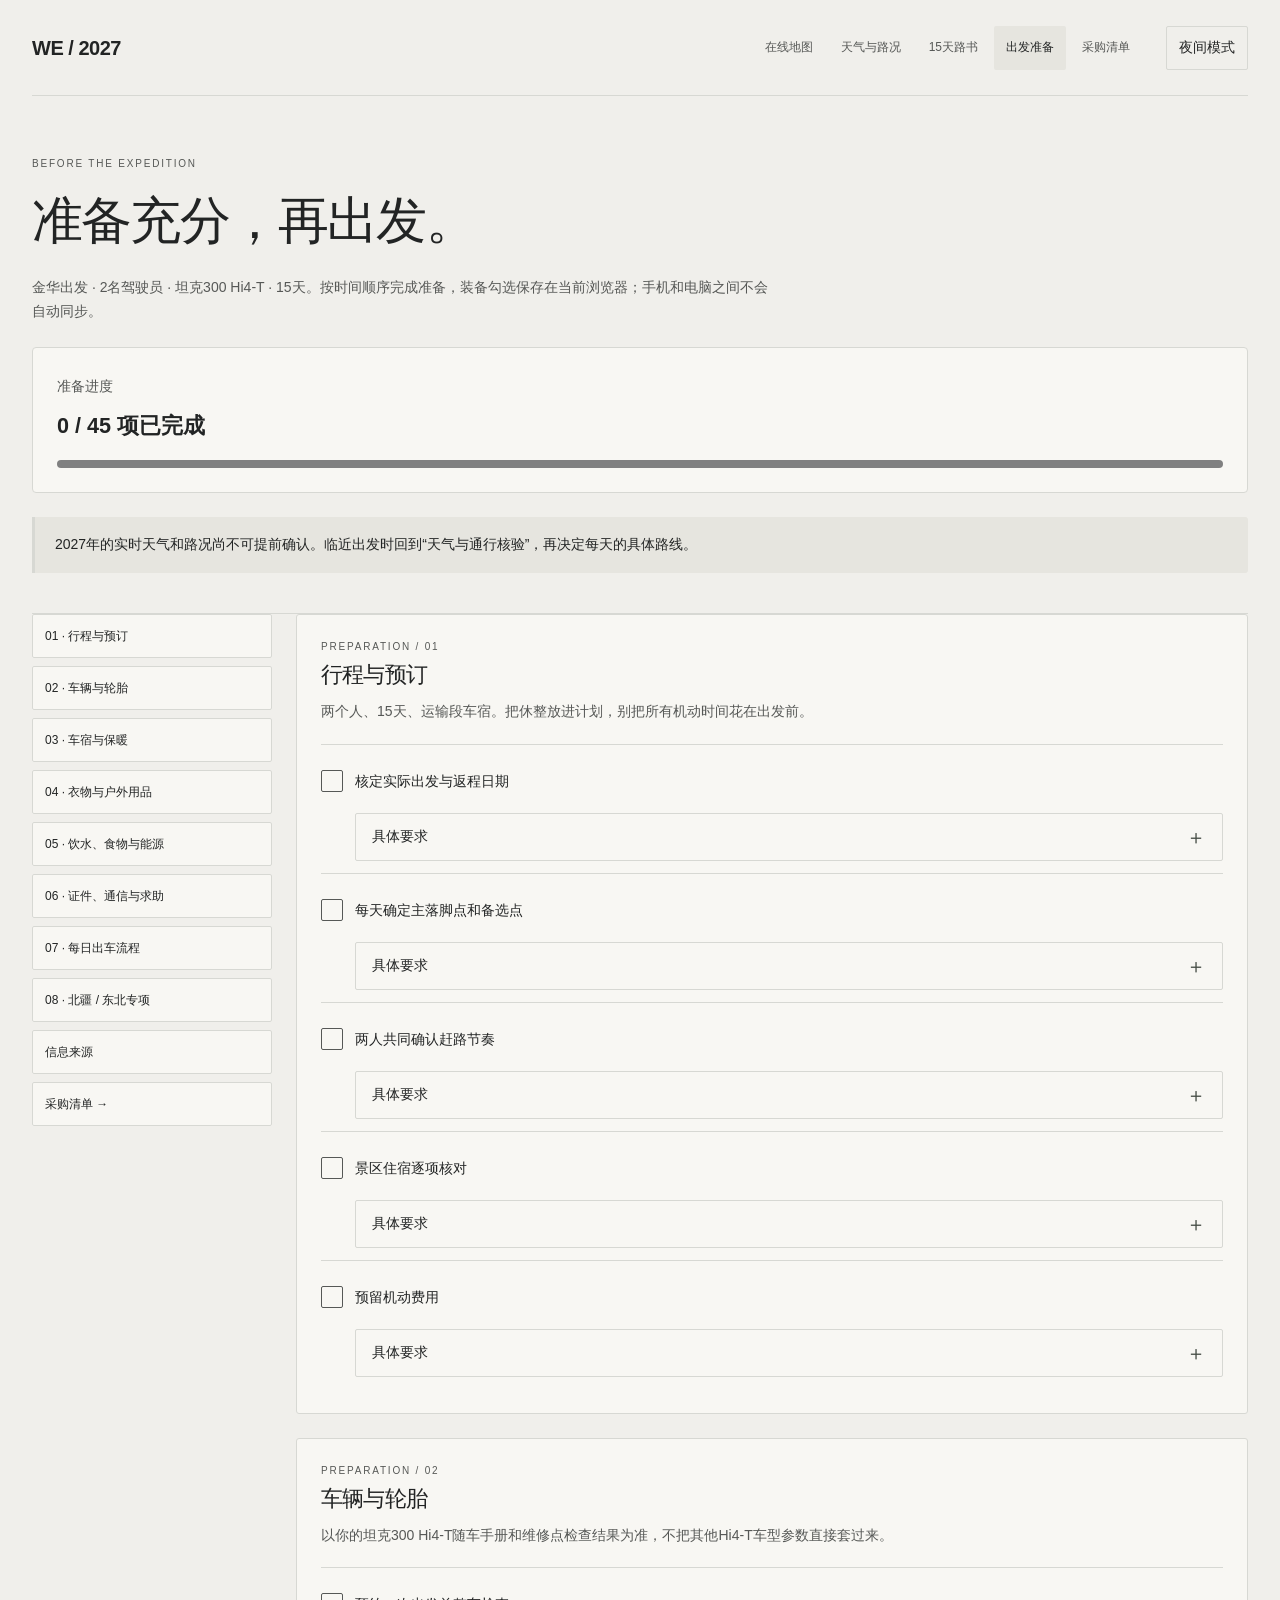
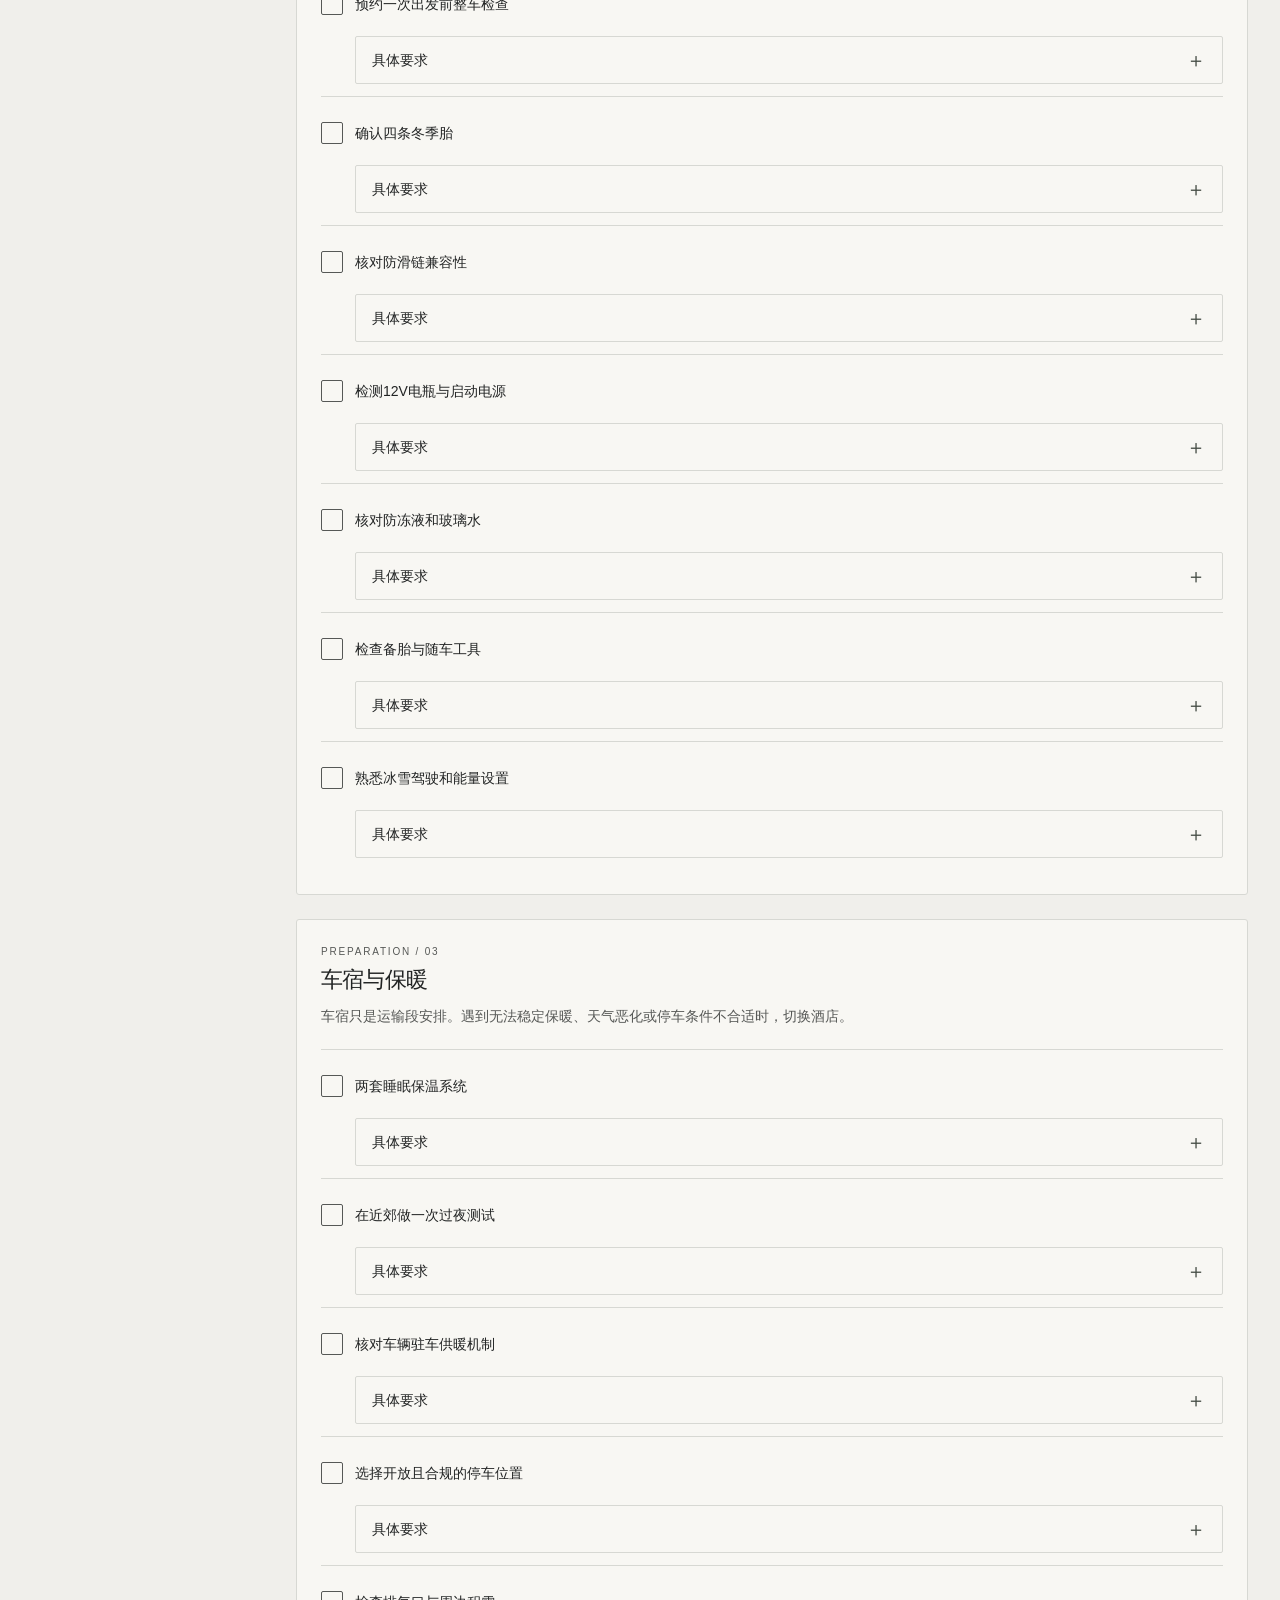
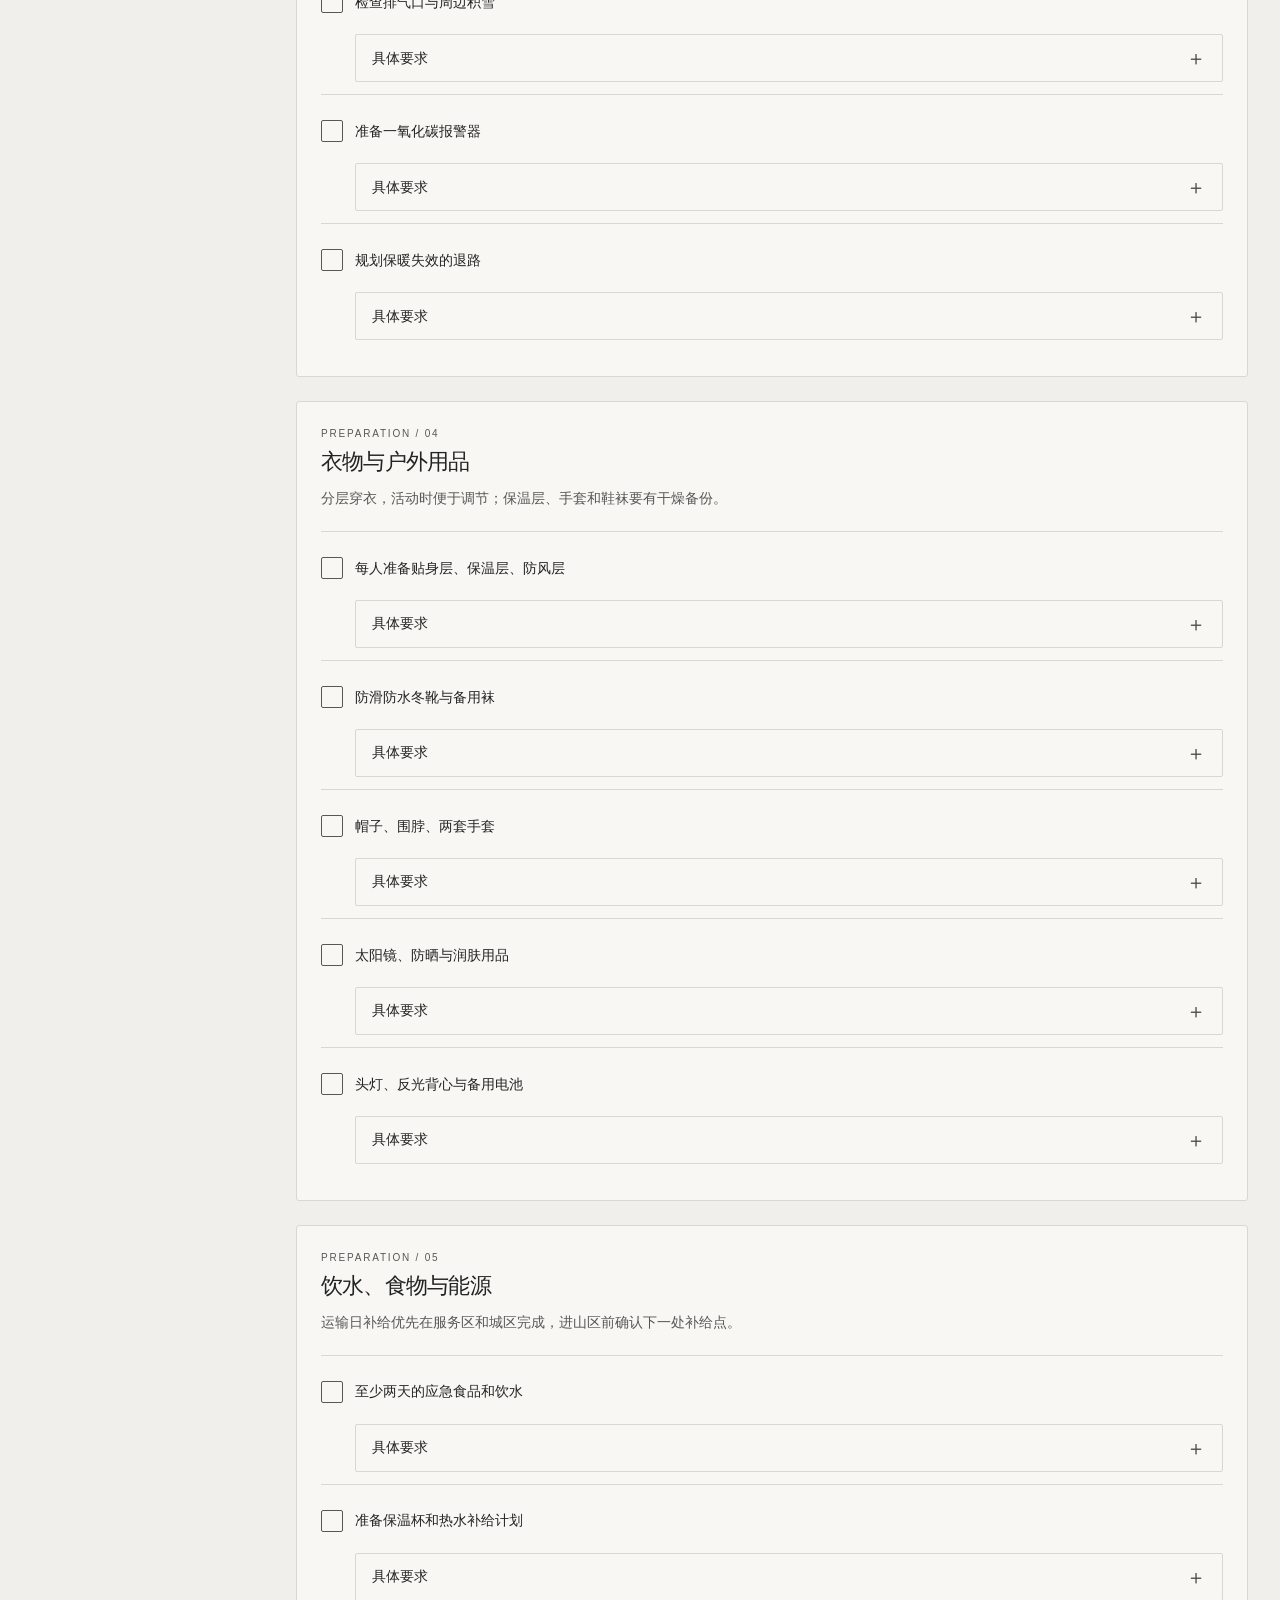
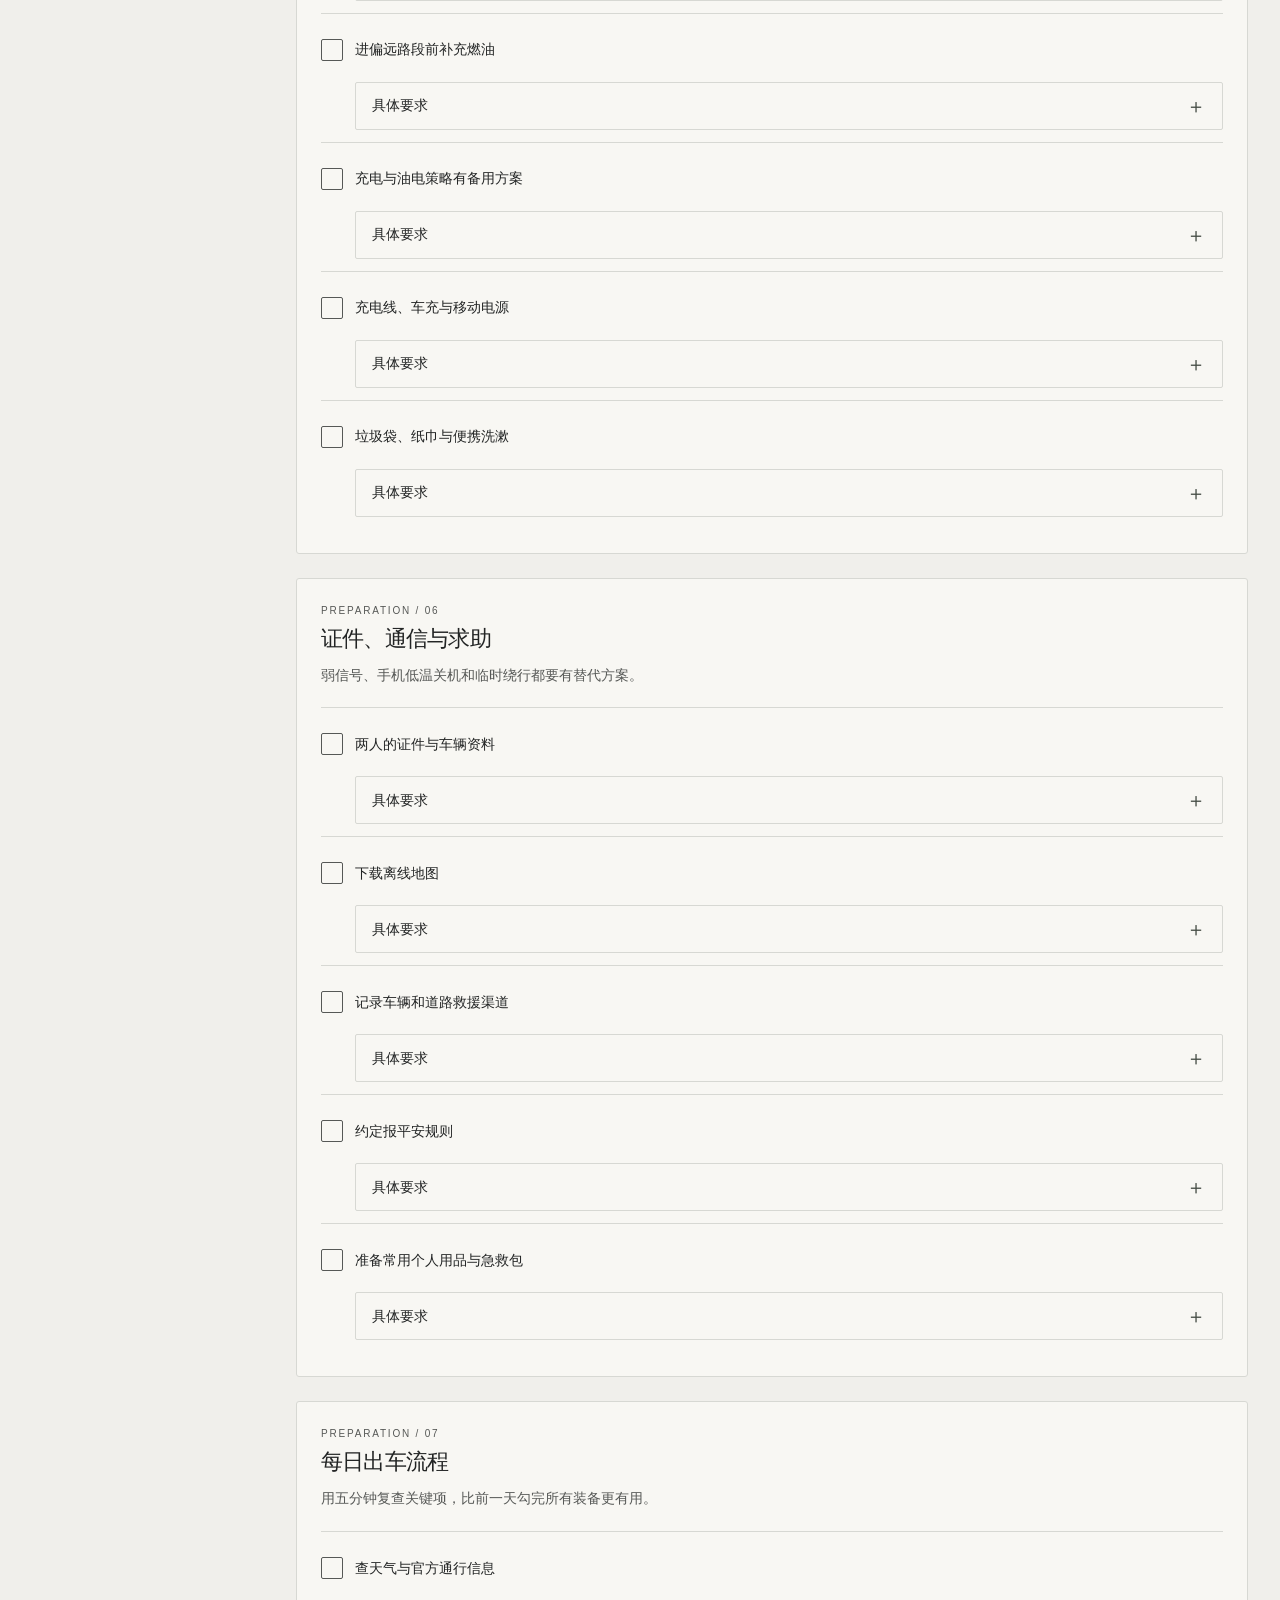
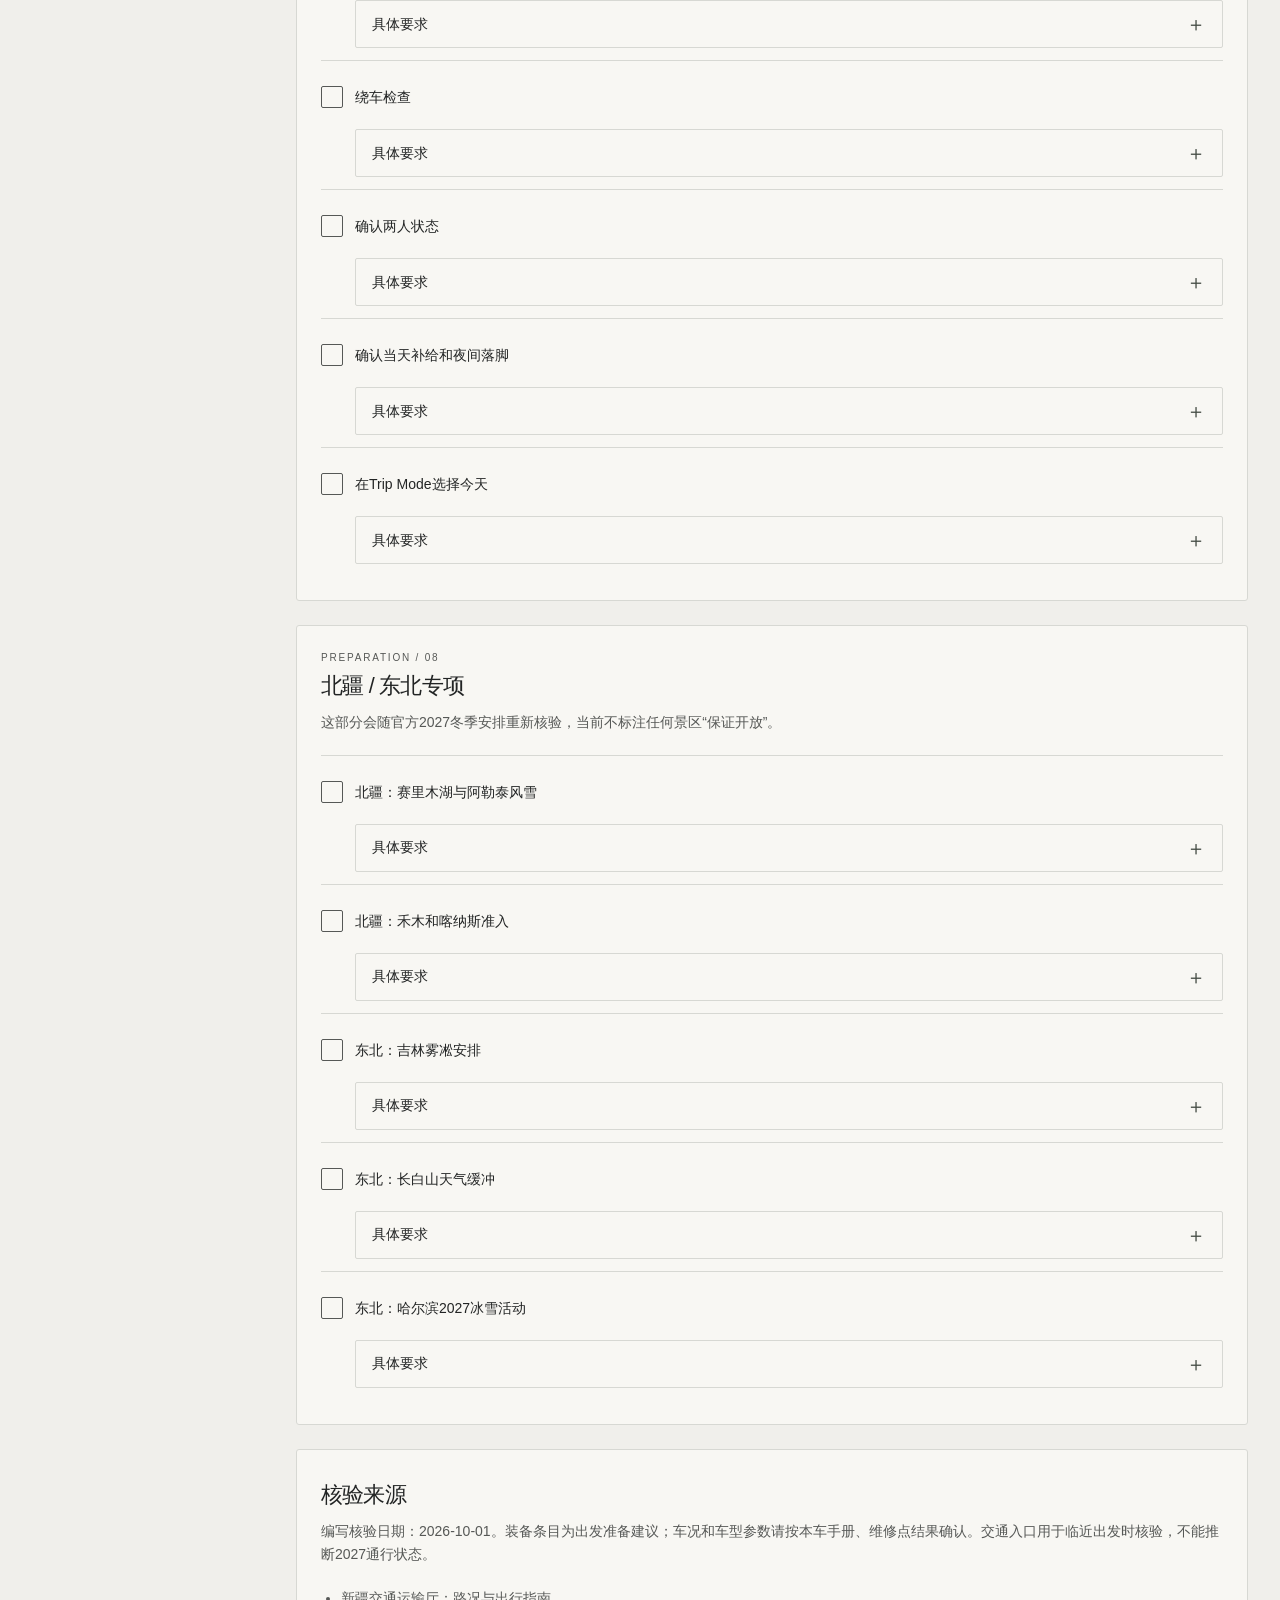
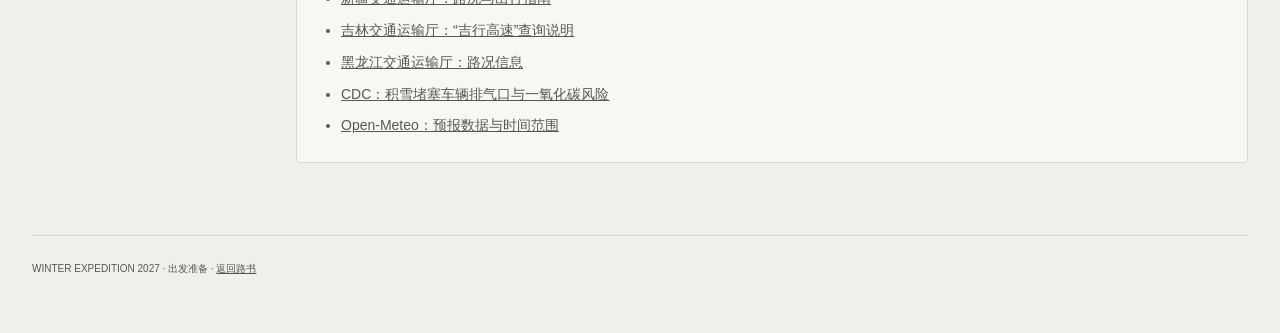
==== prepare.html @ 0adee291 "Migrate winter roadbook with independent portfolio-inspired design" ====
<!DOCTYPE html>
<html lang="zh-CN">
<head>
<meta charset="UTF-8" />
<meta name="viewport" content="width=device-width, initial-scale=1.0" />
<meta name="description" content="Winter Expedition 2027 · 金华出发，北疆与东北双路线，15天冬季自驾路书、Trip Mode与坦克300 Hi4-T出发检查。" />
<link rel="icon" type="image/svg+xml" href="data:image/svg+xml,%3Csvg%20xmlns%3D%22http%3A//www.w3.org/2000/svg%22%20viewBox%3D%220%200%2032%2032%22%3E%3Crect%20width%3D%2232%22%20height%3D%2232%22%20rx%3D%228%22%20fill%3D%22%230b0f14%22/%3E%3Cpath%20d%3D%22M16%204v24M6%2010l20%2012M6%2022l20-12%22%20stroke%3D%22%23b7d9ff%22%20stroke-width%3D%222.5%22/%3E%3Ccircle%20cx%3D%2216%22%20cy%3D%2216%22%20r%3D%224%22%20fill%3D%22%23ff9d2e%22/%3E%3C/svg%3E" />
<title>出发准备 · Winter Expedition 2027</title>
<link rel="stylesheet" href="./vendor/leaflet.css"><link rel="stylesheet" href="./expedition.css">
<script src="./theme.js"></script><script src="./navigation.js" defer></script>
<link rel="stylesheet" href="./portfolio-theme.css?v=1">
</head><body><div class="shell"><nav class="site-nav" aria-label="主导航"><a class="brand" href="./index.html" aria-label="Winter Expedition 2027 首页">WE / 2027</a><div class="nav-actions"><button class="close theme-toggle" type="button" data-theme-toggle aria-label="切换到日间模式" aria-pressed="false">日间模式</button><button class="nav-menu-toggle" type="button" aria-expanded="false" aria-controls="siteNavLinks"><span class="nav-menu-icon" aria-hidden="true"></span><span>菜单</span></button></div><div class="nav-links" id="siteNavLinks"><a href="./index.html#overview">在线地图</a><a href="./index.html#conditions">天气与路况</a><a href="./index.html#roadbook">15天路书</a><a href="./prepare.html" aria-current="page">出发准备</a><a href="./shopping.html">采购清单</a></div></nav><header class="prepare-head"><div class="kicker">BEFORE THE EXPEDITION</div><h1>准备充分，再出发。</h1><p>金华出发 · 2名驾驶员 · 坦克300 Hi4-T · 15天。按时间顺序完成准备，装备勾选保存在当前浏览器；手机和电脑之间不会自动同步。</p><div class="prep-progress"><span class="prep-progress-label">准备进度</span><strong id="prepCount">0 / 45 项已完成</strong><progress id="prepProgress" max="45" value="0" aria-label="准备事项完成进度"></progress></div><div class="notice">2027年的实时天气和路况尚不可提前确认。临近出发时回到“天气与通行核验”，再决定每天的具体路线。</div></header><div class="prep-layout"><aside class="prep-nav" aria-label="准备目录"><a href="#plan">01 · 行程与预订</a><a href="#vehicle">02 · 车辆与轮胎</a><a href="#sleep">03 · 车宿与保暖</a><a href="#clothing">04 · 衣物与户外用品</a><a href="#supplies">05 · 饮水、食物与能源</a><a href="#documents">06 · 证件、通信与求助</a><a href="#daily">07 · 每日出车流程</a><a href="#routes">08 · 北疆 / 东北专项</a><a href="#sources">信息来源</a><a href="./shopping.html">采购清单 →</a></aside><main><section id="plan" class="card prep-section"><div class="kicker">PREPARATION / 01</div><h2>行程与预订</h2><p class="intro">两个人、15天、运输段车宿。把休整放进计划，别把所有机动时间花在出发前。</p><div class="check prep-item"><label class="prep-item-title" for="prep-plan-0"><input id="prep-plan-0" type="checkbox" data-prep="plan-0"><strong>核定实际出发与返程日期</strong></label><details class="prep-item-detail"><summary>具体要求</summary><p>以最终年假安排为准；2027春节交通与景区政策待发布后再核对，不套用2026年的免费时段或门票安排。</p></details></div><div class="check prep-item"><label class="prep-item-title" for="prep-plan-1"><input id="prep-plan-1" type="checkbox" data-prep="plan-1"><strong>每天确定主落脚点和备选点</strong></label><details class="prep-item-detail"><summary>具体要求</summary><p>运输日选择正规服务区；准备一个可临时入住的城区酒店。备选位置写进离线地图。</p></details></div><div class="check prep-item"><label class="prep-item-title" for="prep-plan-2"><input id="prep-plan-2" type="checkbox" data-prep="plan-2"><strong>两人共同确认赶路节奏</strong></label><details class="prep-item-detail"><summary>具体要求</summary><p>轮换不等于可以无限延长驾驶；疲劳、视线差或降雪加剧时优先停止推进。</p></details></div><div class="check prep-item"><label class="prep-item-title" for="prep-plan-3"><input id="prep-plan-3" type="checkbox" data-prep="plan-3"><strong>景区住宿逐项核对</strong></label><details class="prep-item-detail"><summary>具体要求</summary><p>确认暖气、停车、到达时间和取消条款；禾木/喀纳斯、长白山另查冬季车辆准入和接驳安排。</p></details></div><div class="check prep-item"><label class="prep-item-title" for="prep-plan-4"><input id="prep-plan-4" type="checkbox" data-prep="plan-4"><strong>预留机动费用</strong></label><details class="prep-item-detail"><summary>具体要求</summary><p>除燃油、过路费、住宿、门票与餐饮，留出临时多住、车辆救援和调整路线的预算。</p></details></div></section><section id="vehicle" class="card prep-section"><div class="kicker">PREPARATION / 02</div><h2>车辆与轮胎</h2><p class="intro">以你的坦克300 Hi4-T随车手册和维修点检查结果为准，不把其他Hi4-T车型参数直接套过来。</p><div class="check prep-item"><label class="prep-item-title" for="prep-vehicle-0"><input id="prep-vehicle-0" type="checkbox" data-prep="vehicle-0"><strong>预约一次出发前整车检查</strong></label><details class="prep-item-detail"><summary>具体要求</summary><p>检查制动、灯光、雨刷、底盘、油液与保养周期；把已知故障先处理完。</p></details></div><div class="check prep-item"><label class="prep-item-title" for="prep-vehicle-1"><input id="prep-vehicle-1" type="checkbox" data-prep="vehicle-1"><strong>确认四条冬季胎</strong></label><details class="prep-item-detail"><summary>具体要求</summary><p>核对尺寸、负载与速度级别、胎龄、损伤与花纹；冷态胎压按车辆标定和载荷要求设置。</p></details></div><div class="check prep-item"><label class="prep-item-title" for="prep-vehicle-2"><input id="prep-vehicle-2" type="checkbox" data-prep="vehicle-2"><strong>核对防滑链兼容性</strong></label><details class="prep-item-detail"><summary>具体要求</summary><p>确认轮胎尺寸和车辆允许安装的位置、轮拱间隙；出发前实际练习安装，遵守链具速度限制。</p></details></div><div class="check prep-item"><label class="prep-item-title" for="prep-vehicle-3"><input id="prep-vehicle-3" type="checkbox" data-prep="vehicle-3"><strong>检测12V电瓶与启动电源</strong></label><details class="prep-item-detail"><summary>具体要求</summary><p>低温启动电源按其说明书存放、充电和连接；确认搭电点位置。</p></details></div><div class="check prep-item"><label class="prep-item-title" for="prep-vehicle-4"><input id="prep-vehicle-4" type="checkbox" data-prep="vehicle-4"><strong>核对防冻液和玻璃水</strong></label><details class="prep-item-detail"><summary>具体要求</summary><p>冰点要适配预计沿线低温；请维修点确认车型兼容性，不混用不明液体。</p></details></div><div class="check prep-item"><label class="prep-item-title" for="prep-vehicle-5"><input id="prep-vehicle-5" type="checkbox" data-prep="vehicle-5"><strong>检查备胎与随车工具</strong></label><details class="prep-item-detail"><summary>具体要求</summary><p>核对备胎状态、千斤顶和扳手；练习安全停车及更换流程。雪铲、牵引装备固定牢靠。</p></details></div><div class="check prep-item"><label class="prep-item-title" for="prep-vehicle-6"><input id="prep-vehicle-6" type="checkbox" data-prep="vehicle-6"><strong>熟悉冰雪驾驶和能量设置</strong></label><details class="prep-item-detail"><summary>具体要求</summary><p>出发前在安全环境熟悉车辆模式；保电、驻车空调、外放电限制以本车手册为准。</p></details></div></section><section id="sleep" class="card prep-section"><div class="kicker">PREPARATION / 03</div><h2>车宿与保暖</h2><p class="intro">车宿只是运输段安排。遇到无法稳定保暖、天气恶化或停车条件不合适时，切换酒店。</p><div class="check prep-item"><label class="prep-item-title" for="prep-sleep-0"><input id="prep-sleep-0" type="checkbox" data-prep="sleep-0"><strong>两套睡眠保温系统</strong></label><details class="prep-item-detail"><summary>具体要求</summary><p>睡袋按舒适温标选择，配保温垫、帽子和干燥衣物；保暖不能只依赖车辆空调。</p></details></div><div class="check prep-item"><label class="prep-item-title" for="prep-sleep-1"><input id="prep-sleep-1" type="checkbox" data-prep="sleep-1"><strong>在近郊做一次过夜测试</strong></label><details class="prep-item-detail"><summary>具体要求</summary><p>先验证两人躺卧空间、窗户遮挡、冷凝水、实际耗电与取物路径，再决定长途怎么布置。</p></details></div><div class="check prep-item"><label class="prep-item-title" for="prep-sleep-2"><input id="prep-sleep-2" type="checkbox" data-prep="sleep-2"><strong>核对车辆驻车供暖机制</strong></label><details class="prep-item-detail"><summary>具体要求</summary><p>向本车手册或厂家确认发动机会否自动启动、低电量行为与驻车空调限制，不能假设整夜纯电运行。</p></details></div><div class="check prep-item"><label class="prep-item-title" for="prep-sleep-3"><input id="prep-sleep-3" type="checkbox" data-prep="sleep-3"><strong>选择开放且合规的停车位置</strong></label><details class="prep-item-detail"><summary>具体要求</summary><p>确认服务区允许停留；避开封闭空间、积雪围挡、应急车道、道路肩部和可能堵塞出入口的位置。</p></details></div><div class="check prep-item"><label class="prep-item-title" for="prep-sleep-4"><input id="prep-sleep-4" type="checkbox" data-prep="sleep-4"><strong>检查排气口与周边积雪</strong></label><details class="prep-item-detail"><summary>具体要求</summary><p>积雪堵住排气口可能造成一氧化碳进入车内；持续降雪时尤其不能只检查一次就整夜依赖发动机供暖。</p></details></div><div class="check prep-item"><label class="prep-item-title" for="prep-sleep-5"><input id="prep-sleep-5" type="checkbox" data-prep="sleep-5"><strong>准备一氧化碳报警器</strong></label><details class="prep-item-detail"><summary>具体要求</summary><p>核对设备电池、适用温度和自检功能。报警器是补充防护，不能保证运行发动机过夜安全。车内不使用明火、炭火或燃气炉。</p></details></div><div class="check prep-item"><label class="prep-item-title" for="prep-sleep-6"><input id="prep-sleep-6" type="checkbox" data-prep="sleep-6"><strong>规划保暖失效的退路</strong></label><details class="prep-item-detail"><summary>具体要求</summary><p>提前找附近酒店和服务区室内休息点；保暖系统出问题就结束车宿，不把睡袋当作极端天气通行许可。</p></details></div></section><section id="clothing" class="card prep-section"><div class="kicker">PREPARATION / 04</div><h2>衣物与户外用品</h2><p class="intro">分层穿衣，活动时便于调节；保温层、手套和鞋袜要有干燥备份。</p><div class="check prep-item"><label class="prep-item-title" for="prep-clothing-0"><input id="prep-clothing-0" type="checkbox" data-prep="clothing-0"><strong>每人准备贴身层、保温层、防风层</strong></label><details class="prep-item-detail"><summary>具体要求</summary><p>按预计气温与活动时间组合，不靠单件厚衣服完成所有场景。</p></details></div><div class="check prep-item"><label class="prep-item-title" for="prep-clothing-1"><input id="prep-clothing-1" type="checkbox" data-prep="clothing-1"><strong>防滑防水冬靴与备用袜</strong></label><details class="prep-item-detail"><summary>具体要求</summary><p>提前试穿磨合；干燥袜与手套单独装防水袋。</p></details></div><div class="check prep-item"><label class="prep-item-title" for="prep-clothing-2"><input id="prep-clothing-2" type="checkbox" data-prep="clothing-2"><strong>帽子、围脖、两套手套</strong></label><details class="prep-item-detail"><summary>具体要求</summary><p>保留一副方便操作手机、装链和补给的手套；接触金属时保护皮肤。</p></details></div><div class="check prep-item"><label class="prep-item-title" for="prep-clothing-3"><input id="prep-clothing-3" type="checkbox" data-prep="clothing-3"><strong>太阳镜、防晒与润肤用品</strong></label><details class="prep-item-detail"><summary>具体要求</summary><p>雪地反光强，户外观景别忽略眼部和皮肤防护。</p></details></div><div class="check prep-item"><label class="prep-item-title" for="prep-clothing-4"><input id="prep-clothing-4" type="checkbox" data-prep="clothing-4"><strong>头灯、反光背心与备用电池</strong></label><details class="prep-item-detail"><summary>具体要求</summary><p>夜间取物和停车处理需要照明；拍摄与照明电池按说明书做好低温保护。</p></details></div></section><section id="supplies" class="card prep-section"><div class="kicker">PREPARATION / 05</div><h2>饮水、食物与能源</h2><p class="intro">运输日补给优先在服务区和城区完成，进山区前确认下一处补给点。</p><div class="check prep-item"><label class="prep-item-title" for="prep-supplies-0"><input id="prep-supplies-0" type="checkbox" data-prep="supplies-0"><strong>至少两天的应急食品和饮水</strong></label><details class="prep-item-detail"><summary>具体要求</summary><p>两个人分别核对数量；选容易直接食用的食品。饮水放保温环境，别把所有水都留在容易冻住的储物处。</p></details></div><div class="check prep-item"><label class="prep-item-title" for="prep-supplies-1"><input id="prep-supplies-1" type="checkbox" data-prep="supplies-1"><strong>准备保温杯和热水补给计划</strong></label><details class="prep-item-detail"><summary>具体要求</summary><p>在服务区补热水；不在车内开炉烧水。</p></details></div><div class="check prep-item"><label class="prep-item-title" for="prep-supplies-2"><input id="prep-supplies-2" type="checkbox" data-prep="supplies-2"><strong>进偏远路段前补充燃油</strong></label><details class="prep-item-detail"><summary>具体要求</summary><p>核对加油站营业、下一处补给距离；不把最低油量或纯电续航当作冬季极限保证。</p></details></div><div class="check prep-item"><label class="prep-item-title" for="prep-supplies-3"><input id="prep-supplies-3" type="checkbox" data-prep="supplies-3"><strong>充电与油电策略有备用方案</strong></label><details class="prep-item-detail"><summary>具体要求</summary><p>核对充电站是否可用、接口与运营时段；低温下实际续航变化大，保留燃油与电量余量。</p></details></div><div class="check prep-item"><label class="prep-item-title" for="prep-supplies-4"><input id="prep-supplies-4" type="checkbox" data-prep="supplies-4"><strong>充电线、车充与移动电源</strong></label><details class="prep-item-detail"><summary>具体要求</summary><p>两部手机、相机和照明分开补能；外放电设备不超过本车允许功率。</p></details></div><div class="check prep-item"><label class="prep-item-title" for="prep-supplies-5"><input id="prep-supplies-5" type="checkbox" data-prep="supplies-5"><strong>垃圾袋、纸巾与便携洗漱</strong></label><details class="prep-item-detail"><summary>具体要求</summary><p>服务区车宿时保持环境整洁；提前确认厕所、热水和室内开放时间。</p></details></div></section><section id="documents" class="card prep-section"><div class="kicker">PREPARATION / 06</div><h2>证件、通信与求助</h2><p class="intro">弱信号、手机低温关机和临时绕行都要有替代方案。</p><div class="check prep-item"><label class="prep-item-title" for="prep-documents-0"><input id="prep-documents-0" type="checkbox" data-prep="documents-0"><strong>两人的证件与车辆资料</strong></label><details class="prep-item-detail"><summary>具体要求</summary><p>身份证、驾驶证、行驶证、保单与必要授权备齐；电子副本离线保存，纸质信息分开放。</p></details></div><div class="check prep-item"><label class="prep-item-title" for="prep-documents-1"><input id="prep-documents-1" type="checkbox" data-prep="documents-1"><strong>下载离线地图</strong></label><details class="prep-item-detail"><summary>具体要求</summary><p>提前下载运输段与目的地区域；保存酒店、加油站、服务区和备选停车点。</p></details></div><div class="check prep-item"><label class="prep-item-title" for="prep-documents-2"><input id="prep-documents-2" type="checkbox" data-prep="documents-2"><strong>记录车辆和道路救援渠道</strong></label><details class="prep-item-detail"><summary>具体要求</summary><p>把保险救援、厂家服务、沿线高速运营方电话保存到两部手机；新疆高速救援12122，交通咨询12328。</p></details></div><div class="check prep-item"><label class="prep-item-title" for="prep-documents-3"><input id="prep-documents-3" type="checkbox" data-prep="documents-3"><strong>约定报平安规则</strong></label><details class="prep-item-detail"><summary>具体要求</summary><p>向家人共享当日目标与预计抵达时间；弱信号前说明下一次联系时间，不依赖持续在线定位。</p></details></div><div class="check prep-item"><label class="prep-item-title" for="prep-documents-4"><input id="prep-documents-4" type="checkbox" data-prep="documents-4"><strong>准备常用个人用品与急救包</strong></label><details class="prep-item-detail"><summary>具体要求</summary><p>带上本人常用物品、清洁包扎用品；有特定健康需要时提前向专业人员确认长途与低温安排。</p></details></div></section><section id="daily" class="card prep-section"><div class="kicker">PREPARATION / 07</div><h2>每日出车流程</h2><p class="intro">用五分钟复查关键项，比前一天勾完所有装备更有用。</p><div class="check prep-item"><label class="prep-item-title" for="prep-daily-0"><input id="prep-daily-0" type="checkbox" data-prep="daily-0"><strong>查天气与官方通行信息</strong></label><details class="prep-item-detail"><summary>具体要求</summary><p>看下一段目的地天气、降雪、阵风和日落时间；从官方渠道核对高速、支线与景区准入。</p></details></div><div class="check prep-item"><label class="prep-item-title" for="prep-daily-1"><input id="prep-daily-1" type="checkbox" data-prep="daily-1"><strong>绕车检查</strong></label><details class="prep-item-detail"><summary>具体要求</summary><p>观察轮胎、漏液、灯光、窗玻璃和排气口；清除影响视野与行车的积雪。</p></details></div><div class="check prep-item"><label class="prep-item-title" for="prep-daily-2"><input id="prep-daily-2" type="checkbox" data-prep="daily-2"><strong>确认两人状态</strong></label><details class="prep-item-detail"><summary>具体要求</summary><p>任何一人困倦、身体不适或不愿继续时，先休整再决定，不用完成天数作为推进理由。</p></details></div><div class="check prep-item"><label class="prep-item-title" for="prep-daily-3"><input id="prep-daily-3" type="checkbox" data-prep="daily-3"><strong>确认当天补给和夜间落脚</strong></label><details class="prep-item-detail"><summary>具体要求</summary><p>确定加油、餐饮、休息与备选酒店的位置；能见度差时提前收车。</p></details></div><div class="check prep-item"><label class="prep-item-title" for="prep-daily-4"><input id="prep-daily-4" type="checkbox" data-prep="daily-4"><strong>在Trip Mode选择今天</strong></label><details class="prep-item-detail"><summary>具体要求</summary><p>确认路线、预计里程和落脚安排；原型公里数为估算，执行以当天导航为准。</p></details></div></section><section id="routes" class="card prep-section"><div class="kicker">PREPARATION / 08</div><h2>北疆 / 东北专项</h2><p class="intro">这部分会随官方2027冬季安排重新核验，当前不标注任何景区“保证开放”。</p><div class="check prep-item"><label class="prep-item-title" for="prep-routes-0"><input id="prep-routes-0" type="checkbox" data-prep="routes-0"><strong>北疆：赛里木湖与阿勒泰风雪</strong></label><details class="prep-item-detail"><summary>具体要求</summary><p>重点核对G30、G3014、山区支线和景区交通组织；湖区、开阔地的强风不只影响体感，也会影响驾驶。</p></details></div><div class="check prep-item"><label class="prep-item-title" for="prep-routes-1"><input id="prep-routes-1" type="checkbox" data-prep="routes-1"><strong>北疆：禾木和喀纳斯准入</strong></label><details class="prep-item-detail"><summary>具体要求</summary><p>核对是否允许社会车辆、是否需要换乘、雪胎或防滑链要求、停车与住宿可达性。</p></details></div><div class="check prep-item"><label class="prep-item-title" for="prep-routes-2"><input id="prep-routes-2" type="checkbox" data-prep="routes-2"><strong>东北：吉林雾凇安排</strong></label><details class="prep-item-detail"><summary>具体要求</summary><p>雾凇不是每日保证出现；把观景与休整结合，前一晚查天气再决定早晨是否出门。</p></details></div><div class="check prep-item"><label class="prep-item-title" for="prep-routes-3"><input id="prep-routes-3" type="checkbox" data-prep="routes-3"><strong>东北：长白山天气缓冲</strong></label><details class="prep-item-detail"><summary>具体要求</summary><p>留出景区临时关闭时的室内、温泉或城区休整方案；当天开放公告优先于已购票计划。</p></details></div><div class="check prep-item"><label class="prep-item-title" for="prep-routes-4"><input id="prep-routes-4" type="checkbox" data-prep="routes-4"><strong>东北：哈尔滨2027冰雪活动</strong></label><details class="prep-item-detail"><summary>具体要求</summary><p>待2027活动公布后再核对票务、开放时段、接驳和停车，不沿用2026图片中的场地安排。</p></details></div></section><section class="card prep-section" id="sources"><h2>核验来源</h2><p class="intro">编写核验日期：2026-10-01。装备条目为出发准备建议；车况和车型参数请按本车手册、维修点结果确认。交通入口用于临近出发时核验，不能推断2027通行状态。</p><ul class="source-list"><li><a href="https://jtyst.xinjiang.gov.cn/" target="_blank" rel="noopener">新疆交通运输厅：路况与出行指南</a></li><li><a href="https://jtyst.jl.gov.cn/zx_133250/jtyw/202311/t20231108_8832660.html" target="_blank" rel="noopener">吉林交通运输厅：“吉行高速”查询说明</a></li><li><a href="https://jt.hlj.gov.cn/jt/c105225/list.shtml" target="_blank" rel="noopener">黑龙江交通运输厅：路况信息</a></li><li><a href="https://www.cdc.gov/natural-disasters/psa-toolkit/clear-snow-from-tailpipes.html" target="_blank" rel="noopener">CDC：积雪堵塞车辆排气口与一氧化碳风险</a></li><li><a href="https://open-meteo.com/en/docs" target="_blank" rel="noopener">Open-Meteo：预报数据与时间范围</a></li></ul></section></main></div><footer class="footer">WINTER EXPEDITION 2027 · 出发准备 · <a href="./index.html">返回路书</a></footer></div><script src="./prepare.js"></script></body></html>
---- vendor/leaflet.css ----
/* required styles */

.leaflet-pane,
.leaflet-tile,
.leaflet-marker-icon,
.leaflet-marker-shadow,
.leaflet-tile-container,
.leaflet-pane > svg,
.leaflet-pane > canvas,
.leaflet-zoom-box,
.leaflet-image-layer,
.leaflet-layer {
	position: absolute;
	left: 0;
	top: 0;
	}
.leaflet-container {
	overflow: hidden;
	}
.leaflet-tile,
.leaflet-marker-icon,
.leaflet-marker-shadow {
	-webkit-user-select: none;
	   -moz-user-select: none;
	        user-select: none;
	  -webkit-user-drag: none;
	}
/* Prevents IE11 from highlighting tiles in blue */
.leaflet-tile::selection {
	background: transparent;
}
/* Safari renders non-retina tile on retina better with this, but Chrome is worse */
.leaflet-safari .leaflet-tile {
	image-rendering: -webkit-optimize-contrast;
	}
/* hack that prevents hw layers "stretching" when loading new tiles */
.leaflet-safari .leaflet-tile-container {
	width: 1600px;
	height: 1600px;
	-webkit-transform-origin: 0 0;
	}
.leaflet-marker-icon,
.leaflet-marker-shadow {
	display: block;
	}
/* .leaflet-container svg: reset svg max-width decleration shipped in Joomla! (joomla.org) 3.x */
/* .leaflet-container img: map is broken in FF if you have max-width: 100% on tiles */
.leaflet-container .leaflet-overlay-pane svg {
	max-width: none !important;
	max-height: none !important;
	}
.leaflet-container .leaflet-marker-pane img,
.leaflet-container .leaflet-shadow-pane img,
.leaflet-container .leaflet-tile-pane img,
.leaflet-container img.leaflet-image-layer,
.leaflet-container .leaflet-tile {
	max-width: none !important;
	max-height: none !important;
	width: auto;
	padding: 0;
	}

.leaflet-container img.leaflet-tile {
	/* See: https://bugs.chromium.org/p/chromium/issues/detail?id=600120 */
	mix-blend-mode: plus-lighter;
}

.leaflet-container.leaflet-touch-zoom {
	-ms-touch-action: pan-x pan-y;
	touch-action: pan-x pan-y;
	}
.leaflet-container.leaflet-touch-drag {
	-ms-touch-action: pinch-zoom;
	/* Fallback for FF which doesn't support pinch-zoom */
	touch-action: none;
	touch-action: pinch-zoom;
}
.leaflet-container.leaflet-touch-drag.leaflet-touch-zoom {
	-ms-touch-action: none;
	touch-action: none;
}
.leaflet-container {
	-webkit-tap-highlight-color: transparent;
}
.leaflet-container a {
	-webkit-tap-highlight-color: rgba(51, 181, 229, 0.4);
}
.leaflet-tile {
	filter: inherit;
	visibility: hidden;
	}
.leaflet-tile-loaded {
	visibility: inherit;
	}
.leaflet-zoom-box {
	width: 0;
	height: 0;
	-moz-box-sizing: border-box;
	     box-sizing: border-box;
	z-index: 800;
	}
/* workaround for https://bugzilla.mozilla.org/show_bug.cgi?id=888319 */
.leaflet-overlay-pane svg {
	-moz-user-select: none;
	}

.leaflet-pane         { z-index: 400; }

.leaflet-tile-pane    { z-index: 200; }
.leaflet-overlay-pane { z-index: 400; }
.leaflet-shadow-pane  { z-index: 500; }
.leaflet-marker-pane  { z-index: 600; }
.leaflet-tooltip-pane   { z-index: 650; }
.leaflet-popup-pane   { z-index: 700; }

.leaflet-map-pane canvas { z-index: 100; }
.leaflet-map-pane svg    { z-index: 200; }

.leaflet-vml-shape {
	width: 1px;
	height: 1px;
	}
.lvml {
	behavior: url(#default#VML);
	display: inline-block;
	position: absolute;
	}


/* control positioning */

.leaflet-control {
	position: relative;
	z-index: 800;
	pointer-events: visiblePainted; /* IE 9-10 doesn't have auto */
	pointer-events: auto;
	}
.leaflet-top,
.leaflet-bottom {
	position: absolute;
	z-index: 1000;
	pointer-events: none;
	}
.leaflet-top {
	top: 0;
	}
.leaflet-right {
	right: 0;
	}
.leaflet-bottom {
	bottom: 0;
	}
.leaflet-left {
	left: 0;
	}
.leaflet-control {
	float: left;
	clear: both;
	}
.leaflet-right .leaflet-control {
	float: right;
	}
.leaflet-top .leaflet-control {
	margin-top: 10px;
	}
.leaflet-bottom .leaflet-control {
	margin-bottom: 10px;
	}
.leaflet-left .leaflet-control {
	margin-left: 10px;
	}
.leaflet-right .leaflet-control {
	margin-right: 10px;
	}


/* zoom and fade animations */

.leaflet-fade-anim .leaflet-popup {
	opacity: 0;
	-webkit-transition: opacity 0.2s linear;
	   -moz-transition: opacity 0.2s linear;
	        transition: opacity 0.2s linear;
	}
.leaflet-fade-anim .leaflet-map-pane .leaflet-popup {
	opacity: 1;
	}
.leaflet-zoom-animated {
	-webkit-transform-origin: 0 0;
	    -ms-transform-origin: 0 0;
	        transform-origin: 0 0;
	}
svg.leaflet-zoom-animated {
	will-change: transform;
}

.leaflet-zoom-anim .leaflet-zoom-animated {
	-webkit-transition: -webkit-transform 0.25s cubic-bezier(0,0,0.25,1);
	   -moz-transition:    -moz-transform 0.25s cubic-bezier(0,0,0.25,1);
	        transition:         transform 0.25s cubic-bezier(0,0,0.25,1);
	}
.leaflet-zoom-anim .leaflet-tile,
.leaflet-pan-anim .leaflet-tile {
	-webkit-transition: none;
	   -moz-transition: none;
	        transition: none;
	}

.leaflet-zoom-anim .leaflet-zoom-hide {
	visibility: hidden;
	}


/* cursors */

.leaflet-interactive {
	cursor: pointer;
	}
.leaflet-grab {
	cursor: -webkit-grab;
	cursor:    -moz-grab;
	cursor:         grab;
	}
.leaflet-crosshair,
.leaflet-crosshair .leaflet-interactive {
	cursor: crosshair;
	}
.leaflet-popup-pane,
.leaflet-control {
	cursor: auto;
	}
.leaflet-dragging .leaflet-grab,
.leaflet-dragging .leaflet-grab .leaflet-interactive,
.leaflet-dragging .leaflet-marker-draggable {
	cursor: move;
	cursor: -webkit-grabbing;
	cursor:    -moz-grabbing;
	cursor:         grabbing;
	}

/* marker & overlays interactivity */
.leaflet-marker-icon,
.leaflet-marker-shadow,
.leaflet-image-layer,
.leaflet-pane > svg path,
.leaflet-tile-container {
	pointer-events: none;
	}

.leaflet-marker-icon.leaflet-interactive,
.leaflet-image-layer.leaflet-interactive,
.leaflet-pane > svg path.leaflet-interactive,
svg.leaflet-image-layer.leaflet-interactive path {
	pointer-events: visiblePainted; /* IE 9-10 doesn't have auto */
	pointer-events: auto;
	}

/* visual tweaks */

.leaflet-container {
	background: #ddd;
	outline-offset: 1px;
	}
.leaflet-container a {
	color: #0078A8;
	}
.leaflet-zoom-box {
	border: 2px dotted #38f;
	background: rgba(255,255,255,0.5);
	}


/* general typography */
.leaflet-container {
	font-family: "Helvetica Neue", Arial, Helvetica, sans-serif;
	font-size: 12px;
	font-size: 0.75rem;
	line-height: 1.5;
	}


/* general toolbar styles */

.leaflet-bar {
	box-shadow: 0 1px 5px rgba(0,0,0,0.65);
	border-radius: 4px;
	}
.leaflet-bar a {
	background-color: #fff;
	border-bottom: 1px solid #ccc;
	width: 26px;
	height: 26px;
	line-height: 26px;
	display: block;
	text-align: center;
	text-decoration: none;
	color: black;
	}
.leaflet-bar a,
.leaflet-control-layers-toggle {
	background-position: 50% 50%;
	background-repeat: no-repeat;
	display: block;
	}
.leaflet-bar a:hover,
.leaflet-bar a:focus {
	background-color: #f4f4f4;
	}
.leaflet-bar a:first-child {
	border-top-left-radius: 4px;
	border-top-right-radius: 4px;
	}
.leaflet-bar a:last-child {
	border-bottom-left-radius: 4px;
	border-bottom-right-radius: 4px;
	border-bottom: none;
	}
.leaflet-bar a.leaflet-disabled {
	cursor: default;
	background-color: #f4f4f4;
	color: #bbb;
	}

.leaflet-touch .leaflet-bar a {
	width: 30px;
	height: 30px;
	line-height: 30px;
	}
.leaflet-touch .leaflet-bar a:first-child {
	border-top-left-radius: 2px;
	border-top-right-radius: 2px;
	}
.leaflet-touch .leaflet-bar a:last-child {
	border-bottom-left-radius: 2px;
	border-bottom-right-radius: 2px;
	}

/* zoom control */

.leaflet-control-zoom-in,
.leaflet-control-zoom-out {
	font: bold 18px 'Lucida Console', Monaco, monospace;
	text-indent: 1px;
	}

.leaflet-touch .leaflet-control-zoom-in, .leaflet-touch .leaflet-control-zoom-out  {
	font-size: 22px;
	}


/* layers control */

.leaflet-control-layers {
	box-shadow: 0 1px 5px rgba(0,0,0,0.4);
	background: #fff;
	border-radius: 5px;
	}
.leaflet-control-layers-toggle {
	background-image: url(images/layers.png);
	width: 36px;
	height: 36px;
	}
.leaflet-retina .leaflet-control-layers-toggle {
	background-image: url(images/layers-2x.png);
	background-size: 26px 26px;
	}
.leaflet-touch .leaflet-control-layers-toggle {
	width: 44px;
	height: 44px;
	}
.leaflet-control-layers .leaflet-control-layers-list,
.leaflet-control-layers-expanded .leaflet-control-layers-toggle {
	display: none;
	}
.leaflet-control-layers-expanded .leaflet-control-layers-list {
	display: block;
	position: relative;
	}
.leaflet-control-layers-expanded {
	padding: 6px 10px 6px 6px;
	color: #333;
	background: #fff;
	}
.leaflet-control-layers-scrollbar {
	overflow-y: scroll;
	overflow-x: hidden;
	padding-right: 5px;
	}
.leaflet-control-layers-selector {
	margin-top: 2px;
	position: relative;
	top: 1px;
	}
.leaflet-control-layers label {
	display: block;
	font-size: 13px;
	font-size: 1.08333em;
	}
.leaflet-control-layers-separator {
	height: 0;
	border-top: 1px solid #ddd;
	margin: 5px -10px 5px -6px;
	}

/* Default icon URLs */
.leaflet-default-icon-path { /* used only in path-guessing heuristic, see L.Icon.Default */
	background-image: url(images/marker-icon.png);
	}


/* attribution and scale controls */

.leaflet-container .leaflet-control-attribution {
	background: #fff;
	background: rgba(255, 255, 255, 0.8);
	margin: 0;
	}
.leaflet-control-attribution,
.leaflet-control-scale-line {
	padding: 0 5px;
	color: #333;
	line-height: 1.4;
	}
.leaflet-control-attribution a {
	text-decoration: none;
	}
.leaflet-control-attribution a:hover,
.leaflet-control-attribution a:focus {
	text-decoration: underline;
	}
.leaflet-attribution-flag {
	display: inline !important;
	vertical-align: baseline !important;
	width: 1em;
	height: 0.6669em;
	}
.leaflet-left .leaflet-control-scale {
	margin-left: 5px;
	}
.leaflet-bottom .leaflet-control-scale {
	margin-bottom: 5px;
	}
.leaflet-control-scale-line {
	border: 2px solid #777;
	border-top: none;
	line-height: 1.1;
	padding: 2px 5px 1px;
	white-space: nowrap;
	-moz-box-sizing: border-box;
	     box-sizing: border-box;
	background: rgba(255, 255, 255, 0.8);
	text-shadow: 1px 1px #fff;
	}
.leaflet-control-scale-line:not(:first-child) {
	border-top: 2px solid #777;
	border-bottom: none;
	margin-top: -2px;
	}
.leaflet-control-scale-line:not(:first-child):not(:last-child) {
	border-bottom: 2px solid #777;
	}

.leaflet-touch .leaflet-control-attribution,
.leaflet-touch .leaflet-control-layers,
.leaflet-touch .leaflet-bar {
	box-shadow: none;
	}
.leaflet-touch .leaflet-control-layers,
.leaflet-touch .leaflet-bar {
	border: 2px solid rgba(0,0,0,0.2);
	background-clip: padding-box;
	}


/* popup */

.leaflet-popup {
	position: absolute;
	text-align: center;
	margin-bottom: 20px;
	}
.leaflet-popup-content-wrapper {
	padding: 1px;
	text-align: left;
	border-radius: 12px;
	}
.leaflet-popup-content {
	margin: 13px 24px 13px 20px;
	line-height: 1.3;
	font-size: 13px;
	font-size: 1.08333em;
	min-height: 1px;
	}
.leaflet-popup-content p {
	margin: 17px 0;
	margin: 1.3em 0;
	}
.leaflet-popup-tip-container {
	width: 40px;
	height: 20px;
	position: absolute;
	left: 50%;
	margin-top: -1px;
	margin-left: -20px;
	overflow: hidden;
	pointer-events: none;
	}
.leaflet-popup-tip {
	width: 17px;
	height: 17px;
	padding: 1px;

	margin: -10px auto 0;
	pointer-events: auto;

	-webkit-transform: rotate(45deg);
	   -moz-transform: rotate(45deg);
	    -ms-transform: rotate(45deg);
	        transform: rotate(45deg);
	}
.leaflet-popup-content-wrapper,
.leaflet-popup-tip {
	background: white;
	color: #333;
	box-shadow: 0 3px 14px rgba(0,0,0,0.4);
	}
.leaflet-container a.leaflet-popup-close-button {
	position: absolute;
	top: 0;
	right: 0;
	border: none;
	text-align: center;
	width: 24px;
	height: 24px;
	font: 16px/24px Tahoma, Verdana, sans-serif;
	color: #757575;
	text-decoration: none;
	background: transparent;
	}
.leaflet-container a.leaflet-popup-close-button:hover,
.leaflet-container a.leaflet-popup-close-button:focus {
	color: #585858;
	}
.leaflet-popup-scrolled {
	overflow: auto;
	}

.leaflet-oldie .leaflet-popup-content-wrapper {
	-ms-zoom: 1;
	}
.leaflet-oldie .leaflet-popup-tip {
	width: 24px;
	margin: 0 auto;

	-ms-filter: "progid:DXImageTransform.Microsoft.Matrix(M11=0.70710678, M12=0.70710678, M21=-0.70710678, M22=0.70710678)";
	filter: progid:DXImageTransform.Microsoft.Matrix(M11=0.70710678, M12=0.70710678, M21=-0.70710678, M22=0.70710678);
	}

.leaflet-oldie .leaflet-control-zoom,
.leaflet-oldie .leaflet-control-layers,
.leaflet-oldie .leaflet-popup-content-wrapper,
.leaflet-oldie .leaflet-popup-tip {
	border: 1px solid #999;
	}


/* div icon */

.leaflet-div-icon {
	background: #fff;
	border: 1px solid #666;
	}


/* Tooltip */
/* Base styles for the element that has a tooltip */
.leaflet-tooltip {
	position: absolute;
	padding: 6px;
	background-color: #fff;
	border: 1px solid #fff;
	border-radius: 3px;
	color: #222;
	white-space: nowrap;
	-webkit-user-select: none;
	-moz-user-select: none;
	-ms-user-select: none;
	user-select: none;
	pointer-events: none;
	box-shadow: 0 1px 3px rgba(0,0,0,0.4);
	}
.leaflet-tooltip.leaflet-interactive {
	cursor: pointer;
	pointer-events: auto;
	}
.leaflet-tooltip-top:before,
.leaflet-tooltip-bottom:before,
.leaflet-tooltip-left:before,
.leaflet-tooltip-right:before {
	position: absolute;
	pointer-events: none;
	border: 6px solid transparent;
	background: transparent;
	content: "";
	}

/* Directions */

.leaflet-tooltip-bottom {
	margin-top: 6px;
}
.leaflet-tooltip-top {
	margin-top: -6px;
}
.leaflet-tooltip-bottom:before,
.leaflet-tooltip-top:before {
	left: 50%;
	margin-left: -6px;
	}
.leaflet-tooltip-top:before {
	bottom: 0;
	margin-bottom: -12px;
	border-top-color: #fff;
	}
.leaflet-tooltip-bottom:before {
	top: 0;
	margin-top: -12px;
	margin-left: -6px;
	border-bottom-color: #fff;
	}
.leaflet-tooltip-left {
	margin-left: -6px;
}
.leaflet-tooltip-right {
	margin-left: 6px;
}
.leaflet-tooltip-left:before,
.leaflet-tooltip-right:before {
	top: 50%;
	margin-top: -6px;
	}
.leaflet-tooltip-left:before {
	right: 0;
	margin-right: -12px;
	border-left-color: #fff;
	}
.leaflet-tooltip-right:before {
	left: 0;
	margin-left: -12px;
	border-right-color: #fff;
	}

/* Printing */

@media print {
	/* Prevent printers from removing background-images of controls. */
	.leaflet-control {
		-webkit-print-color-adjust: exact;
		print-color-adjust: exact;
		}
	}
---- expedition.css ----
:root {
  --bg:#0b0f14; --panel:#111b27; --panel2:#172332; --text:#f4f7fb;
  --muted:#9aaaba; --line:#293746; --accent:#ff9d2e; --ice:#b7d9ff;
  --good:#8fc7a8; --surface:linear-gradient(125deg,#172536,#0f1721);
  --s1:4px; --s2:8px; --s3:12px; --s4:16px; --s5:20px;
  --s6:24px; --s8:32px; --s12:48px; --s16:64px;
  --r-control:12px; --r-row:12px; --r-panel:20px; --r-hero:28px;
  --f-meta:.75rem; --f-label:.875rem; --f-body:1rem;
  --f-card:1.5rem; --f-section:2.25rem; --f-page:clamp(3rem,7vw,6rem);
  --panel-pad:24px; --page-pad:24px; --section-gap:64px;
}
*{box-sizing:border-box} html{scroll-behavior:smooth;scroll-padding-top:24px}
body{margin:0;background:radial-gradient(circle at 75% 0%,#233a5033,transparent 32%),linear-gradient(180deg,#090d12,#0b1118 45%,#0a0e13);color:var(--text);font:400 var(--f-body)/1.7 Inter,system-ui,-apple-system,"PingFang SC","Microsoft YaHei",sans-serif}
a{color:inherit}button,input,select{font:inherit}button,a,input,summary,select{-webkit-tap-highlight-color:transparent}
button{cursor:pointer}button:disabled{opacity:.45;cursor:default}
button:focus-visible,a:focus-visible,input:focus-visible,summary:focus-visible,select:focus-visible,.day:focus-visible{outline:3px solid var(--ice);outline-offset:4px}
h1,h2,h3,p{margin:0}h1,h2,h3{line-height:1.2;letter-spacing:-.03em}p{line-height:1.7}
.shell{max-width:1280px;margin:auto;padding:var(--page-pad)}
.kicker{font-size:var(--f-meta);line-height:1.5;letter-spacing:.16em;color:var(--ice);text-transform:uppercase}
.mini,.photo-credit{font-size:var(--f-meta);line-height:1.7;color:var(--muted)}
.section{padding-top:var(--section-gap)}.section-head{display:flex;align-items:end;justify-content:space-between;gap:var(--s6);margin-bottom:var(--s6)}
.section h2{font-size:var(--f-section);margin-top:var(--s2)}.section .lead{max-width:720px;color:var(--muted);font-size:var(--f-body);margin-top:var(--s3)}
.card{background:var(--surface);border:1px solid var(--line);border-radius:var(--r-panel);padding:var(--panel-pad);min-width:0}
.grid{display:grid;grid-template-columns:1.2fr .8fr;gap:var(--s6)}.side-stack{display:grid;gap:var(--s6)}


.hero{overflow:hidden;position:relative;border:1px solid var(--line);border-radius:var(--r-hero);background-size:cover;background-position:center;background-color:var(--panel)}
.hero-content{position:relative;min-height:540px;display:flex;flex-direction:column;justify-content:space-between;gap:var(--s8);padding:var(--s8)}
.hero h1{font-size:var(--f-page);line-height:1.05;margin:var(--s3) 0 var(--s4);max-width:950px}.hero-sub{max-width:700px;font-size:var(--f-body);color:#d8e1ea}
.route-switch{display:inline-flex;gap:var(--s1);padding:var(--s1);border:1px solid #ffffff24;border-radius:var(--r-control);background:#060d16c9;margin-top:var(--s6)}
.route-switch button{background:transparent;border:0;border-radius:8px;color:#bdc9d6;min-height:44px;padding:var(--s3) var(--s5);font-size:var(--f-label);font-weight:700}
.route-switch button.active{background:var(--text);color:#111820}.hero-bottom{display:flex;align-items:end;justify-content:space-between;gap:var(--s6)}
.quick-stats{display:grid;grid-template-columns:1.8fr repeat(3,1fr);width:min(100%,760px);background:#09111ab8;border:1px solid #ffffff29;border-radius:var(--r-panel);overflow:hidden;min-width:0}
.stat{border-left:1px solid #ffffff24;padding:var(--s5);display:flex;flex-direction:column;justify-content:center;gap:var(--s2)}
.stat strong{font-size:2rem;line-height:1.1;font-variant-numeric:tabular-nums}.stat span{font-size:var(--f-meta);color:#b9c5d1}.stat-primary{border-left:0}.stat-primary strong{font-size:3rem;letter-spacing:-.03em}
.tag{background:var(--accent);color:#16100a;border-radius:var(--r-control);font-size:var(--f-meta);font-weight:800;padding:var(--s2) var(--s3)}.hero-credit{max-width:260px;margin-top:var(--s3)}.hero-credit a{text-decoration:none}
.close,.link-button{display:inline-flex;align-items:center;justify-content:center;min-height:48px;padding:var(--s3) var(--s4);border:1px solid var(--line);border-radius:var(--r-control);background:var(--panel2);color:var(--text);font-size:var(--f-label);line-height:1.4;text-decoration:none;text-align:center}
.close:hover,.link-button:hover{border-color:#5a7189}.map-card{padding:0;overflow:hidden}
#routeCanvas{height:420px;min-height:420px;z-index:1;background:var(--panel2)}
#mapStatus{padding:var(--s3) var(--panel-pad) 0}.map-tools{display:grid;grid-template-columns:1fr 1fr;gap:var(--s3);padding:var(--s4) var(--panel-pad)}.map-tools>*{width:100%;min-width:0}
.map-card .route-note{padding:var(--panel-pad);border-top:1px solid var(--line)}.big-number{display:flex;gap:var(--s3);align-items:baseline;white-space:nowrap;margin:var(--s3) 0 var(--s4);font-weight:800}
.map-distance-value{font-size:2.75rem;line-height:1.2;letter-spacing:-.03em;font-variant-numeric:tabular-nums}.map-distance-unit{font-size:var(--f-label);font-weight:500;color:var(--muted)}
.leaflet-container{font:14px/1.5 system-ui,sans-serif}.leaflet-popup-content-wrapper{color:#132131}.leaflet-control-attribution{font-size:12px!important}
.mission-card #missionTitle{font-size:var(--f-card);margin:var(--s3) 0 var(--s6)}
.metric-row{display:grid;grid-template-columns:1fr 1fr;border-top:1px solid var(--line)}.metric{padding:var(--s5) 0;border-bottom:1px solid var(--line);display:flex;flex-direction:column;gap:var(--s2)}
.metric:nth-child(2n){border-left:1px solid var(--line);padding-left:var(--s6)}.metric:nth-last-child(-n+2){border-bottom:0}.metric strong{font-size:2rem;line-height:1.1;font-variant-numeric:tabular-nums}.metric span{font-size:var(--f-label);color:var(--muted)}
.risk-card h3{font-size:var(--f-card);margin:var(--s3) 0 var(--s6)}.risk{display:flex;align-items:baseline;gap:var(--s4);padding:var(--s4) 0;border-top:1px solid var(--line);font-size:var(--f-body)}.risk:last-child{padding-bottom:0}.risk-number{font-size:var(--f-meta);color:var(--accent);flex:none}
.conditions-controls{display:grid;grid-template-columns:minmax(220px,1fr) auto auto;gap:var(--s3);max-width:740px;margin-bottom:var(--s3)}.conditions-controls label{display:flex;align-items:center;gap:var(--s3)}.conditions-controls label>span{color:var(--muted);font-size:var(--f-label);white-space:nowrap}
select{background:var(--panel);color:var(--text);border:1px solid var(--line);border-radius:var(--r-control);padding:var(--s3);min-height:48px;font-size:var(--f-body);min-width:0;max-width:100%}.conditions-controls select{flex:1}.conditions-controls button,.conditions-controls a{white-space:nowrap}
#weatherStatus{font-size:var(--f-meta);color:var(--muted)}.error-note{color:#ffc37a!important}
.weather-current{display:grid;grid-template-columns:1fr 1fr;background:var(--surface);border:1px solid var(--line);border-radius:var(--r-panel);overflow:hidden;margin:var(--s4) 0}
.weather-main{padding:var(--panel-pad)}.weather-place{display:flex;align-items:center;justify-content:space-between;gap:var(--s4);font-size:1.125rem;font-weight:700}.weather-place>span{font-size:var(--f-label);color:var(--ice);font-weight:400}
.temperature{font-size:3.75rem;line-height:1.1;letter-spacing:-.04em;font-weight:800;margin:var(--s4) 0 var(--s3);font-variant-numeric:tabular-nums}.temperature>span{font-size:1.5rem;color:var(--ice);margin-left:var(--s2);letter-spacing:0}.weather-feels{font-size:var(--f-label);color:var(--muted)}
.weather-wind{display:flex;align-items:center;gap:var(--s6);padding:var(--panel-pad);border-left:1px solid var(--line)}.weather-wind>div{flex:1;min-width:0}.weather-wind span{font-size:var(--f-label);color:var(--muted)}.weather-wind strong{display:flex;align-items:baseline;gap:var(--s2);font-size:2rem;line-height:1.3;margin-top:var(--s2);white-space:nowrap;font-variant-numeric:tabular-nums}.weather-wind small{font-size:var(--f-label);font-weight:400;color:var(--muted)}
.forecast{display:grid;grid-template-columns:repeat(7,minmax(0,1fr));gap:var(--s2)}.forecast article{background:var(--panel);border:1px solid var(--line);border-radius:var(--r-row);padding:var(--s3);min-width:0}.forecast article strong{font-size:var(--f-label)}.forecast article p{font-size:var(--f-label);margin:var(--s2) 0}
/* Every disclosure uses the same keyboard-accessible full-row control. */
details{font-size:var(--f-label);color:var(--muted)}summary{display:flex;align-items:center;justify-content:space-between;gap:var(--s4);list-style:none;min-height:48px;padding:var(--s3) var(--s4);border:1px solid var(--line);border-radius:var(--r-control);background:#0c162280;color:#cbd7e3;cursor:pointer;font-size:var(--f-label);line-height:1.5}
summary::-webkit-details-marker{display:none}summary::marker{content:''}summary::after{content:'＋';font-size:1.25rem;line-height:1;font-weight:400;color:var(--ice);flex:none}details[open]>summary::after{content:'−'}summary:hover{background:var(--panel2);border-color:#4b6177}details[open]>summary{margin-bottom:var(--s3)}details>p{padding:0 var(--s4);line-height:1.7}details>p a{color:var(--ice)}
.weather-credit{margin-top:var(--s4)}.weather-credit p{font-size:var(--f-meta);max-width:760px}
.road-panel{margin-top:var(--s6)}.road-panel .section-head{align-items:center;margin-bottom:var(--s3)}.road-panel h3{font-size:var(--f-card);margin-top:var(--s2)}.road-intro{color:var(--muted);font-size:var(--f-label);margin-bottom:var(--s5)}.status-pill{display:inline-block;border:1px solid #b47e3e;color:#ffc37a;border-radius:8px;padding:var(--s1) var(--s2);font-size:var(--f-meta);white-space:nowrap}
.road-sources{border-top:1px solid var(--line)}.road-sources article{display:flex;align-items:center;justify-content:space-between;gap:var(--s4);padding:var(--s4) 0;border-bottom:1px solid var(--line)}.source-copy{min-width:0}.source-copy strong{font-size:var(--f-body)}.source-copy p{font-size:var(--f-label);color:var(--muted);margin-top:var(--s1)}.road-sources .link-button{flex:none;color:var(--ice)}
.road-process{margin-top:var(--s5)}.road-plan{display:grid;grid-template-columns:repeat(3,1fr);gap:var(--s3);margin:var(--s3) 0}.road-plan>div{background:var(--panel);border:1px solid var(--line);border-radius:var(--r-row);padding:var(--s4)}.road-plan strong{color:var(--text);font-size:var(--f-label)}.road-plan p{font-size:var(--f-label);margin-top:var(--s2)}
.road-panel .check{margin-top:var(--s4)}#roadCheckedTime{margin-top:var(--s2);font-size:var(--f-meta);color:var(--muted)}
.timeline{display:grid;gap:var(--s3)}.day{display:grid;grid-template-columns:64px 1fr 108px;gap:var(--s4);align-items:center;border:1px solid var(--line);border-radius:var(--r-row);padding:var(--s4);background:var(--panel);cursor:pointer}.day:hover,.day.active{background:var(--panel2);border-color:#526a82}.day strong{font-size:1.125rem;color:var(--ice);font-variant-numeric:tabular-nums}.day-route{font-weight:700;font-size:var(--f-body)}.day-meta{font-size:var(--f-label);color:var(--muted);margin-top:var(--s1)}
.pill{justify-self:end;font-size:var(--f-meta);line-height:1.4;padding:var(--s2) var(--s3);border-radius:8px;border:1px solid var(--line);background:#0c1218;color:#c8d5df;white-space:nowrap}.pill.play{color:#bce3ca;background:#8fc7a81a;border-color:#8fc7a859}.pill.buffer{color:#ffc37a;background:#ff9d2e1a;border-color:#ff9d2e59}
.destinations{display:grid;grid-template-columns:repeat(3,1fr);gap:var(--s6);margin-top:var(--s4)}.destination-photo{background:var(--panel);border:1px solid var(--line);border-radius:var(--r-panel);overflow:hidden;min-width:0}.destination-image{position:relative;aspect-ratio:4/3;overflow:hidden;background:var(--panel2)}.destination-image img{width:100%;height:100%;object-fit:cover;display:block}.destination-image:after{content:'';position:absolute;inset:0;background:linear-gradient(180deg,transparent 25%,#050a10e0);pointer-events:none}.destination-caption{position:absolute;z-index:1;bottom:var(--panel-pad);left:var(--panel-pad);right:var(--panel-pad)}.destination-caption h3{font-size:var(--f-card);margin-top:var(--s2)}.destination-caption .kicker{letter-spacing:.06em;color:#e1ecf5}.destination-body{padding:var(--panel-pad)}.destination-body>p{font-size:var(--f-body);color:#c7d2dc;margin-bottom:var(--s4)}.destination-season{font-size:var(--f-meta);color:var(--ice)}.destination-credit{margin-top:var(--s3)}.destination-credit p{font-size:var(--f-meta)}
.checklist-heading{display:flex;align-items:center;justify-content:space-between;gap:var(--s4);padding-bottom:var(--s4);border-bottom:1px solid var(--line)}.checklist-heading strong{font-size:var(--f-body)}.checklist-heading span{font-size:var(--f-meta);color:var(--ice);white-space:nowrap}.checkgrid{display:grid;grid-template-columns:1fr 1fr;gap:0 var(--s6)}
.check{display:flex;align-items:center;gap:var(--s3);min-height:56px;font-size:var(--f-body);cursor:pointer}.vehicle-card .check{padding:var(--s4) 0;min-height:64px;border-bottom:1px solid var(--line)}.checklist-link{display:flex;width:100%;margin-top:var(--s5);color:var(--ice)}
.check input[type=checkbox],.prep-item-title input[type=checkbox]{appearance:none;-webkit-appearance:none;width:22px;height:22px;min-width:22px;flex:none;border:1.5px solid #60748a;border-radius:6px;background:#0d1723;margin:0;cursor:pointer}
.check input[type=checkbox]:checked,.prep-item-title input[type=checkbox]:checked{background-color:var(--accent);border-color:var(--accent);background-image:url("data:image/svg+xml,%3Csvg xmlns='http://www.w3.org/2000/svg' viewBox='0 0 24 24'%3E%3Cpath d='m6 12 4 4 8-8' fill='none' stroke='%230b0f14' stroke-width='2.5' stroke-linecap='round' stroke-linejoin='round'/%3E%3C/svg%3E");background-size:22px;background-position:center;background-repeat:no-repeat}
.vehicle-card .check:has(input:checked) span,.prep-item:has(input:checked) .prep-item-title strong{color:var(--muted);text-decoration:line-through;text-decoration-color:#617083}
.tripbar{position:sticky;bottom:var(--s2);z-index:20;max-width:900px;margin:var(--s6) auto var(--s2);display:flex;align-items:center;gap:var(--s3);padding:var(--s2) var(--s3);border:1px solid var(--line);border-radius:var(--r-panel);background:#0a0f15ee;backdrop-filter:blur(18px);box-shadow:0 8px 32px #0004}.tripbar>div{flex:1;min-width:0}#tripSummary{display:block;font-size:var(--f-label);white-space:nowrap;overflow:hidden;text-overflow:ellipsis}.tripbar button{flex:none;min-height:44px;border:0;border-radius:var(--r-control);padding:var(--s3) var(--s4);background:var(--accent);color:#16100a;font-size:var(--f-label);font-weight:800;white-space:nowrap}
.trip-mode{display:none;position:fixed;inset:0;z-index:99;background:#080d12;overflow:auto;padding:var(--page-pad)}.trip-mode.open{display:block}.trip-header{display:flex;align-items:center;justify-content:space-between;gap:var(--s4)}.trip-main{max-width:760px;margin:var(--s16) auto 0}.trip-main .today{font-size:var(--f-label);color:var(--muted);letter-spacing:.12em}.trip-main h3{font-size:clamp(2.25rem,7vw,4rem);line-height:1.15;margin:var(--s3) 0 var(--s4)}.trip-main p{font-size:var(--f-body);color:var(--muted)}
.trip-actions{display:grid;grid-template-columns:1fr 1fr;margin-top:var(--s6);background:var(--surface);border:1px solid var(--line);border-radius:var(--r-panel);overflow:hidden}.action{padding:var(--panel-pad);display:flex;flex-direction:column-reverse;gap:var(--s2);border-top:1px solid var(--line);min-width:0}.action strong{font-size:1.25rem;line-height:1.4}.action span{font-size:var(--f-label);color:var(--muted)}.action:first-child{grid-column:1/-1;border-top:0}.action:first-child strong{font-size:2.5rem;line-height:1.2;letter-spacing:-.03em}.action:nth-child(3){border-left:1px solid var(--line)}.action:last-child{grid-column:1/-1}.trip-nav{display:grid;grid-template-columns:1fr 1fr;gap:var(--s3);margin-top:var(--s6)}
.prepare-head{padding:var(--s8) 0}.prepare-head h1{font-size:clamp(2.5rem,6vw,4.5rem);margin:var(--s3) 0 var(--s4)}.prepare-head>p{max-width:760px;font-size:var(--f-body);color:var(--muted)}.prep-progress{background:var(--surface);border:1px solid var(--line);border-radius:var(--r-panel);padding:var(--panel-pad);margin:var(--s6) 0}.prep-progress-label{font-size:var(--f-label);color:var(--muted)}#prepCount{display:block;font-size:var(--f-card);margin:var(--s2) 0 var(--s4);font-variant-numeric:tabular-nums}.prep-progress progress{display:block;width:100%;height:8px;accent-color:var(--accent);border-radius:8px;overflow:hidden}
.notice{border-left:3px solid var(--accent);border-radius:0 var(--r-row) var(--r-row) 0;background:var(--panel2);padding:var(--s4) var(--s5);font-size:var(--f-label);color:#cbd7e3}
.prep-layout{display:grid;grid-template-columns:240px 1fr;gap:var(--s6)}.prep-nav{position:sticky;top:var(--s6);align-self:start;display:flex;flex-direction:column;gap:var(--s2)}.prep-nav a{font-size:var(--f-label);text-decoration:none;min-height:44px;border:1px solid var(--line);border-radius:var(--r-control);background:var(--panel);padding:var(--s3);line-height:1.5}.prep-nav a:hover{border-color:#526a82}.prep-section{scroll-margin-top:var(--s6);margin-bottom:var(--s6)}.prep-section h2{font-size:var(--f-card);margin:var(--s2) 0 var(--s3)}.prep-section .intro{font-size:var(--f-label);color:var(--muted);margin-bottom:var(--s5)}
.prep-section .prep-item{display:block;border-top:1px solid var(--line);padding:var(--s3) 0;cursor:default}.prep-item-title{display:flex;align-items:center;gap:var(--s3);min-height:48px;cursor:pointer}.prep-item-title strong{font-size:var(--f-body);line-height:1.6}.prep-item-detail{margin:var(--s2) 0 0 34px}.prep-item-detail p{font-size:var(--f-label)}.source-list{padding-left:var(--s5);margin:var(--s4) 0 0;font-size:var(--f-label);color:var(--muted)}.source-list li+li{margin-top:var(--s2)}
.footer{padding:var(--section-gap) 0 var(--s6);font-size:var(--f-meta);color:var(--muted)}
@media(max-width:850px){
 :root{--page-pad:16px;--panel-pad:20px;--section-gap:48px;--f-section:2rem;--f-card:1.5rem;--f-page:clamp(2.5rem,10vw,4rem)}
 
 .hero-content{padding:var(--s6);min-height:540px}.hero-bottom{flex-direction:column;align-items:stretch}.route-switch{display:flex}.route-switch button{flex:1;padding:var(--s3)}
 .quick-stats{grid-template-columns:repeat(3,1fr);width:100%}.stat{border-top:1px solid #ffffff24;padding:var(--s4)}.stat:nth-child(2){border-left:0}.stat strong{font-size:1.75rem}.stat-primary{grid-column:1/-1;border-top:0;display:grid;grid-template-columns:1fr auto;gap:var(--s2);padding:var(--panel-pad)}.stat-primary strong{grid-column:1;grid-row:2;font-size:3rem}.stat-primary span:last-child{grid-column:2;grid-row:2;align-self:end;margin-bottom:var(--s1)}.hero-credit{max-width:none}
 .grid{grid-template-columns:1fr}.section-head{align-items:start;flex-direction:column;gap:var(--s4)}#routeCanvas{height:360px;min-height:360px}.map-distance-value{font-size:2.5rem}
 .conditions-controls{grid-template-columns:1fr 1fr;max-width:none}.conditions-controls label{grid-column:1/-1;flex-direction:column;align-items:stretch;gap:var(--s2)}.conditions-controls label>span{font-size:var(--f-meta)}.conditions-controls select{width:100%}.conditions-controls button,.conditions-controls a{width:100%}
 .weather-current{grid-template-columns:1fr}.weather-wind{border-left:0;border-top:1px solid var(--line);padding:var(--s4) var(--panel-pad)}.weather-wind>div+div{padding-left:var(--s6);border-left:1px solid var(--line)}.weather-wind strong{font-size:1.5rem}
 .forecast{display:flex;overflow-x:auto;scroll-snap-type:x proximity;overscroll-behavior-x:contain;padding-bottom:var(--s2)}.forecast article{flex:0 0 140px;scroll-snap-align:start}
 .road-panel .section-head{display:block}.road-panel .status-pill{margin-top:var(--s3)}.road-sources article{align-items:start;gap:var(--s3)}.road-sources .link-button{padding:var(--s3)}.road-plan{grid-template-columns:1fr}.road-panel .check{align-items:start}.road-panel .check input{margin-top:var(--s1)}
 .day{grid-template-columns:48px 1fr;gap:var(--s3)}.day .pill{grid-column:2;justify-self:start}.day-meta{font-size:var(--f-meta)}
 .destinations{grid-template-columns:1fr}.destination-image{aspect-ratio:16/10}.checkgrid{grid-template-columns:1fr}.vehicle-card .check:last-child{border-bottom:0}
 .tripbar{border-radius:var(--r-control);padding:var(--s2) var(--s3)}#tripSummary,.tripbar button{font-size:var(--f-meta)}.tripbar button{padding:var(--s3)}.trip-header{position:sticky;top:0;background:#080d12;padding-bottom:var(--s3);z-index:1}.trip-main{margin-top:var(--s8)}.action:first-child strong{font-size:2.25rem}
 .prep-layout{grid-template-columns:1fr}.prep-nav{position:static;flex-direction:row;flex-wrap:wrap}.prep-nav a{font-size:var(--f-meta)}.prepare-head{padding:var(--s6) 0}.prep-item-title{align-items:start}.prep-item-title input{margin-top:var(--s1)}
 .footer{padding-bottom:96px}
}
@media(prefers-reduced-motion:reduce){html{scroll-behavior:auto}*{transition:none!important}}
@media(forced-colors:active){.check input[type=checkbox],.prep-item-title input[type=checkbox]{appearance:auto;-webkit-appearance:auto}}
/* Shared theme controls and shopping rows use the same component scale. */

.trip-header>.kicker{margin-right:auto}.trip-header{flex-wrap:wrap}
#shoppingCount{display:block;font-size:var(--f-card);margin:var(--s2) 0 var(--s4);font-variant-numeric:tabular-nums}
.shopping-item .prep-item-title strong{flex:1;min-width:0}.shopping-quantity{flex:none;font-size:var(--f-meta);color:var(--ice);background:var(--panel2);border:1px solid var(--line);border-radius:8px;padding:var(--s1) var(--s2);white-space:nowrap}
.hero{color:#f4f7fb}.hero .kicker{color:#b7d9ff}.hero .route-switch button.active{background:#f4f7fb;color:#111820}.hero-credit{color:#bacbdb}.destination-caption{color:#f4f7fb}
:root[data-theme="day"]{--bg:#f1f5f8;--panel:#ffffff;--panel2:#eaf0f6;--text:#152638;--muted:#53677b;--line:#cad6e2;--ice:#245e90;--accent:#ff9d2e;--good:#32664b;--surface:linear-gradient(125deg,#fff,#edf3f8)}
[data-theme="day"] body{background:radial-gradient(circle at 75% 0%,#cfdfec80,transparent 32%),linear-gradient(180deg,#f6f9fc,#edf3f8 45%,#f5f8fb)}
[data-theme="day"] summary{background:#f3f7fb;color:var(--text)}
[data-theme="day"] .notice,[data-theme="day"] .destination-body>p{color:var(--text)}
[data-theme="day"] .check input[type=checkbox]:not(:checked),[data-theme="day"] .prep-item-title input[type=checkbox]:not(:checked){background:#fff;border-color:#637b93}
[data-theme="day"] .tripbar{background:#fffffff2;box-shadow:0 8px 32px #263c5418}
[data-theme="day"] .trip-mode,[data-theme="day"] .trip-header{background:var(--bg)}
[data-theme="day"] .pill{background:#edf3f8;color:#3e556b}
[data-theme="day"] .pill.play{color:#31634a;background:#e7f3eb;border-color:#a7c9b2}
[data-theme="day"] .pill.buffer,[data-theme="day"] .status-pill{color:#875019;background:#fff3e3;border-color:#d7b18a}
[data-theme="day"] .error-note{color:#925016!important}
[data-theme="day"] .day:hover,[data-theme="day"] .day.active{border-color:#7895b0}
[data-theme="day"] button:focus-visible,[data-theme="day"] a:focus-visible,[data-theme="day"] input:focus-visible,[data-theme="day"] summary:focus-visible,[data-theme="day"] select:focus-visible{outline-color:#245e90}
@media(max-width:850px){.shopping-item .prep-item-title{align-items:center}.shopping-item .prep-item-title input{margin-top:0}.shopping-quantity{font-size:var(--f-meta)}}

/* Navigation: one desktop row, one compact mobile header with a disclosure. */
.site-nav{display:grid;grid-template-columns:auto 1fr auto;align-items:center;gap:var(--s6);padding:var(--s2) 0 var(--s6)}
.site-nav a{text-decoration:none;font-size:var(--f-label)}
.site-nav .brand{grid-column:1;grid-row:1;font-size:1.125rem;font-weight:900;letter-spacing:.1em;color:var(--accent);white-space:nowrap}
.site-nav .nav-links{grid-column:2;grid-row:1;display:flex;align-items:center;justify-content:flex-end;gap:var(--s1);min-width:0}
.nav-links a{display:flex;align-items:center;justify-content:center;min-height:44px;padding:var(--s2) var(--s3);border-radius:var(--r-control);white-space:nowrap;color:var(--muted)}
.nav-links a:hover,.nav-links a[aria-current="page"]{background:var(--panel2);color:var(--text)}
.site-nav .nav-actions{grid-column:3;grid-row:1;display:flex;align-items:center;gap:var(--s2)}
.site-nav .theme-toggle{min-height:44px;padding:var(--s2) var(--s3);font-size:var(--f-label);white-space:nowrap}
.nav-menu-toggle{display:none;align-items:center;justify-content:center;gap:var(--s2);min-height:44px;padding:var(--s2) var(--s3);border:1px solid var(--line);border-radius:var(--r-control);background:var(--panel2);color:var(--text);font-size:var(--f-label)}
.nav-menu-icon{width:16px;height:12px;border-top:2px solid currentColor;border-bottom:2px solid currentColor;position:relative}
.nav-menu-icon:after{content:'';position:absolute;left:0;right:0;top:3px;border-top:2px solid currentColor}
.nav-menu-toggle[aria-expanded="true"]{border-color:var(--ice)}
@media(max-width:1000px){
 .site-nav{grid-template-columns:1fr auto;gap:var(--s3);padding:var(--s2) 0 var(--s5)}
 .site-nav .nav-actions{grid-column:2}.nav-menu-toggle{display:inline-flex}
 .site-nav .nav-links{display:none;grid-column:1/-1;grid-row:2;grid-template-columns:1fr 1fr;gap:var(--s2);padding:var(--s3);border:1px solid var(--line);border-radius:var(--r-panel);background:var(--surface)}
 .site-nav .nav-links.is-open{display:grid}.nav-links a{justify-content:flex-start;min-height:48px;padding:var(--s3);background:var(--panel);color:var(--text);white-space:normal}
 .nav-links a:last-child{grid-column:1/-1}.nav-links a[aria-current="page"]{box-shadow:inset 3px 0 var(--accent)}
}
@media(max-width:360px){.site-nav .brand{font-size:1rem;letter-spacing:.05em}.site-nav .theme-toggle,.nav-menu-toggle{padding:var(--s2);font-size:var(--f-label)}.site-nav{gap:var(--s2)}}
/* Trip Mode shares the page's type, spacing and surface hierarchy. */
.trip-main{max-width:980px}.trip-header{position:sticky;top:0;z-index:2;background:var(--bg);padding:var(--s2) 0 var(--s3)}
.trip-actions{grid-template-columns:repeat(2,minmax(0,1fr))}.trip-actions .action{grid-column:auto;flex-direction:column-reverse;border-top:1px solid var(--line)}.trip-actions .action:first-child,.trip-actions .action:nth-child(2){border-top:0}.trip-actions .action:nth-child(even){border-left:1px solid var(--line)}.trip-actions .action:nth-child(3){border-left:0}.trip-actions .action strong,.trip-actions .action:first-child strong{font-size:1.25rem;line-height:1.5;letter-spacing:0}
.trip-selectors{display:grid;grid-template-columns:1fr 1fr;gap:var(--s3);margin-top:var(--s6)}
.trip-jumps{display:flex;flex-wrap:wrap;gap:var(--s2);margin:var(--s4) 0}.trip-jumps a{font-size:var(--f-label);min-height:44px;display:flex;align-items:center;padding:var(--s2) var(--s3);border:1px solid var(--line);border-radius:var(--r-control);background:var(--panel);text-decoration:none}
.trip-storage{margin-bottom:var(--s6)}.trip-section{margin-top:var(--s6);scroll-margin-top:90px}.trip-section h4{font-size:var(--f-card);line-height:1.4;margin:var(--s2) 0 var(--s4)}.trip-section h5{font-size:1.125rem;line-height:1.5;margin:var(--s6) 0 var(--s4)}.trip-section>p{font-size:var(--f-label)}
.trip-section details{margin-top:var(--s4)}.trip-section details>p{margin:var(--s3) 0}.trip-note{font-size:var(--f-label);color:var(--muted);padding:var(--s4);background:var(--panel);border:1px solid var(--line);border-radius:var(--r-row);margin:var(--s4) 0;line-height:1.7}
.trip-steps{list-style:none;padding:0;margin:var(--s5) 0}.trip-steps li{display:flex;gap:var(--s4);padding:var(--s3) 0;border-bottom:1px solid var(--line)}.trip-steps li>span{color:var(--accent);font-size:var(--f-label);font-variant-numeric:tabular-nums}.trip-steps li>div{font-size:var(--f-body)}
.trip-two{display:grid;grid-template-columns:1fr 1fr;gap:var(--s5);margin:var(--s5) 0}.trip-two>div{min-width:0}.trip-label{display:block;font-size:var(--f-label);color:var(--muted);margin-bottom:var(--s2)}.trip-two strong{display:block;font-size:1.125rem}.trip-two p{font-size:var(--f-label);margin-top:var(--s2)}
.trip-form{display:grid;grid-template-columns:1fr 1fr;gap:var(--s4);margin-top:var(--s4)}.trip-field{display:flex;flex-direction:column;gap:var(--s2);min-width:0;font-size:var(--f-label);color:var(--muted)}.trip-field input,.trip-field select{display:block;width:100%;min-width:0;min-height:48px;border:1px solid var(--line);border-radius:var(--r-control);background:var(--panel);color:var(--text);padding:var(--s3);font-size:var(--f-body)}.trip-form button{align-self:end}.trip-full{grid-column:1/-1}
.trip-links,.trip-source-links{display:flex;flex-wrap:wrap;gap:var(--s3);margin:var(--s4) 0}.trip-links>*{flex:1}.trip-count{font-size:var(--f-label);font-weight:400;color:var(--ice);margin-left:var(--s2)}.trip-check-list{padding:0 var(--s3)}.trip-check-list .check{border-bottom:1px solid var(--line);padding:var(--s3) 0}.trip-check-list .check:has(input:checked) span{color:var(--muted);text-decoration:line-through}
.trip-cost-stats{display:grid;grid-template-columns:repeat(3,minmax(0,1fr));gap:var(--s3);margin:var(--s4) 0}.trip-cost-stats>div{padding:var(--s4);border:1px solid var(--line);border-radius:var(--r-row);background:var(--panel);min-width:0}.trip-cost-stats span{display:block;font-size:var(--f-meta);color:var(--muted);line-height:1.6}.trip-cost-stats strong{display:block;font-size:var(--f-card);line-height:1.4;margin-top:var(--s2);overflow-wrap:anywhere;font-variant-numeric:tabular-nums}
.trip-budget-row{display:grid;grid-template-columns:minmax(0,1fr) 90px 90px 130px;align-items:center;gap:var(--s3);padding:var(--s3) 0;border-bottom:1px solid var(--line);font-size:var(--f-label)}.trip-budget-row strong{font-weight:500}.trip-budget-row .check{justify-content:center;min-height:44px}.trip-budget-head{color:var(--muted);font-size:var(--f-meta)}.trip-budget-row>span:not(:first-child){text-align:right;overflow-wrap:anywhere}.trip-budget-row>span:last-child{text-align:center}
.trip-expense-row{display:flex;justify-content:space-between;gap:var(--s4);padding:var(--s4) 0;border-bottom:1px solid var(--line)}.trip-expense-row>div:first-child{min-width:0}.trip-expense-row>div:last-child{display:flex;gap:var(--s2);flex:none}.trip-expense-row p{font-size:var(--f-label);overflow-wrap:anywhere;margin-top:var(--s1)}.trip-expense-row strong{font-size:var(--f-body)}
.trip-all-day{display:grid;grid-template-columns:1fr 90px 100px;gap:var(--s3);align-items:center;border-bottom:1px solid var(--line);padding:var(--s2) 0;font-size:var(--f-label)}.trip-all-day>span:not(:first-child){text-align:right}.trip-day-link{border:0;background:transparent;color:var(--ice);text-align:left;font-size:var(--f-label);min-height:44px;padding:var(--s2) 0}.trip-shopping{padding-top:var(--s5);border-top:1px solid var(--line)}
.trip-weather-grid{display:grid;grid-template-columns:repeat(3,minmax(0,1fr));gap:var(--s3);margin:var(--s4) 0}.trip-weather-grid article{border:1px solid var(--line);border-radius:var(--r-row);background:var(--panel);padding:var(--s4)}.trip-weather-grid article p{font-size:var(--f-label);margin:var(--s2) 0}.trip-weather-grid b{font-size:1.125rem;line-height:1.5}
@media(max-width:850px){.trip-section{margin-top:var(--s5)}.trip-two{grid-template-columns:1fr;gap:var(--s4)}.trip-form{grid-template-columns:1fr}.trip-cost-stats{grid-template-columns:1fr}.trip-cost-stats>div{display:flex;align-items:center;justify-content:space-between;gap:var(--s3)}.trip-cost-stats strong{margin:0;font-size:1.5rem;text-align:right}.trip-cost-stats span{font-size:var(--f-label)}.trip-budget-row{grid-template-columns:minmax(0,1fr) 56px 56px 72px;gap:var(--s2)}.trip-budget-row .check{justify-content:center}.trip-all-day{grid-template-columns:1fr 60px 74px;gap:var(--s2)}.trip-weather-grid{grid-template-columns:1fr}.trip-weather-grid article{padding:var(--s3) var(--s4)}.trip-links{flex-direction:column}.trip-expense-row{flex-direction:column;gap:var(--s3)}.trip-expense-row>div:last-child>*{flex:1}.trip-actions .action{padding:var(--s4)}.trip-header .kicker{font-size:var(--f-meta);letter-spacing:.06em}.trip-jumps{gap:var(--s2)}.trip-jumps a{padding:var(--s2) var(--s3)} }
[hidden]{display:none!important}
.trip-energy-grid{display:grid;grid-template-columns:1fr 1fr;gap:var(--s3);margin:var(--s4) 0}.trip-energy-grid article{padding:var(--s4);background:var(--panel);border:1px solid var(--line);border-radius:var(--r-row)}.trip-energy-grid article strong{font-size:var(--f-body)}.trip-energy-grid article p{font-size:var(--f-label);margin-top:var(--s2)}
@media(max-width:850px){.trip-energy-grid{grid-template-columns:1fr}}
---- portfolio-theme.css ----
/* Independent roadbook theme, informed by Dylan's portfolio. */
:root,:root[data-theme="day"]{--bg:#f0efeb;--panel:#f8f7f3;--panel2:#e6e5df;--text:#222424;--muted:#565856;--line:#d7d8d3;--accent:#343c35;--ice:#444c44;--good:#41634c;--surface:#f8f7f3;--r-control:2px;--r-row:3px;--r-panel:4px;--r-hero:4px;--page-pad:32px;--section-gap:64px;--f-page:clamp(2.8rem,5vw,4.6rem);--f-section:2rem;--f-card:1.35rem}
:root[data-theme="night"]{--bg:#222424;--panel:#292c29;--panel2:#343834;--text:#f0efeb;--muted:#b7b8b5;--line:#464b46;--accent:#d7d8d3;--ice:#d7d8d3;--good:#a9c0a0;--surface:#292c29}
body,[data-theme="day"] body{background:var(--bg);font-family:MiSans,"PingFang SC","Microsoft YaHei",Arial,sans-serif;color:var(--text)}.shell{max-width:1312px;padding-top:0}.site-nav{min-height:96px;border-bottom:1px solid var(--line);padding:20px 0;margin-bottom:32px}.site-nav .brand{color:var(--text);font-size:20px;font-weight:600;letter-spacing:-.5px}.site-nav .nav-links a{font-size:12px}.site-nav .nav-actions .close{border-radius:2px;background:transparent}.kicker{font-size:10px;letter-spacing:1.8px;color:var(--muted)}h1,h2,h3{font-weight:500;letter-spacing:-.035em}.hero{isolation:isolate;border:0;background-image:none!important;overflow:visible;color:var(--text);border-bottom:1px solid var(--line);border-radius:0}.hero:before{content:"";position:absolute;right:0;top:0;width:42%;height:100%;background-image:linear-gradient(#22242410,#22242410),var(--hero-photo);background-size:cover;background-position:center;filter:saturate(.6);border:1px solid var(--line);z-index:-1}.hero-content{min-height:510px;padding:32px 0;gap:36px}.hero h1{max-width:56%;line-height:1.4;margin:22px 0}.hero-sub{max-width:53%;color:var(--muted);font-size:13px;line-height:2}.hero .kicker{color:var(--muted);max-width:53%;font-size:9px}.route-switch{border:1px solid var(--line);background:var(--panel);border-radius:2px;margin-top:25px}.route-switch button{color:var(--muted);font-size:12px;border-radius:1px;font-weight:500}.hero .route-switch button.active{background:var(--text);color:var(--bg)}.hero-bottom{align-items:end}.quick-stats{width:54%;background:var(--panel);border:1px solid var(--line);border-radius:2px;grid-template-columns:1.5fr repeat(3,1fr)}.stat{border-color:var(--line);padding:15px 12px}.stat span{color:var(--muted);font-size:10px}.stat strong{font-weight:500;font-size:24px}.stat-primary strong{font-size:32px}.hero-bottom>div:last-child{background:var(--bg);padding:12px;max-width:34%;border:1px solid var(--line);margin:0 18px 0 0}.tag{background:var(--panel2);color:var(--text);border-radius:0;font-weight:500;font-size:9px;letter-spacing:1px}.hero-credit,.hero-credit a{color:var(--muted);font-size:9px}.section h2{line-height:1.5;margin-top:12px}.section .lead{font-size:13px;line-height:2}.section-head{margin-bottom:28px}.card{box-shadow:none}.close,.link-button{background:var(--panel);font-size:12px}.close:hover,.link-button:hover{border-color:var(--text)}.day{border-radius:2px;background:transparent;padding:18px 20px}.day.active,.day:hover,[data-theme="day"] .day.active,[data-theme="day"] .day:hover{border-color:var(--muted);background:var(--panel2)}.day-route{font-size:14px;font-weight:500}.day-meta{font-size:12px;line-height:1.9}.day strong{font-size:14px}.pill,[data-theme="day"] .pill{background:var(--panel2);color:var(--muted);border-radius:2px}.pill.play,[data-theme="day"] .pill.play{background:var(--panel2);color:var(--good);border-color:var(--line)}.pill.buffer,[data-theme="day"] .pill.buffer,.status-pill,[data-theme="day"] .status-pill{background:var(--panel2);color:var(--text);border-color:var(--line);border-radius:2px}.forecast article{border-radius:2px}.weather-current{background:var(--panel)}summary,[data-theme="day"] summary{background:transparent;color:var(--text);border-radius:2px}.road-intro,.source-copy p,.destination-body>p,[data-theme="day"] .destination-body>p{color:var(--muted);font-size:13px;line-height:1.9}.source-copy strong{font-weight:500;font-size:14px}.check,.prep-item-title strong{font-size:14px;font-weight:400}.check input[type=checkbox],.prep-item-title input[type=checkbox],[data-theme="day"] .check input[type=checkbox]:not(:checked),[data-theme="day"] .prep-item-title input[type=checkbox]:not(:checked){border-color:var(--muted);border-radius:2px;background:var(--panel)}.check input:checked,.prep-item-title input:checked{background:var(--text)!important}.check input:checked:after,.prep-item-title input:checked:after{border-color:var(--bg)}.tripbar,[data-theme="day"] .tripbar{background:var(--panel);border:1px solid var(--line);box-shadow:0 4px 20px #22242412;border-radius:3px}.tripbar button{background:var(--text);color:var(--bg);border-radius:2px}.trip-mode,.trip-header,[data-theme="day"] .trip-mode,[data-theme="day"] .trip-header{background:var(--bg)}.trip-mode .card{background:var(--panel)}.destination-caption{color:#f0efeb}.destination-image{border-radius:0}.destination-body .mini{color:var(--muted)}.notice{background:var(--panel2);border-color:var(--line);color:var(--text)}.prepare-head{padding:28px 0 40px;border-bottom:1px solid var(--line)}.prepare-head h1{font-size:clamp(32px,4vw,54px);font-weight:500;line-height:1.5}.prepare-head p{font-size:14px;max-width:740px}.prep-section{border-radius:3px}.prep-nav a{border-radius:2px;font-size:12px}.shopping-quantity{border-radius:2px}.footer{border-top:1px solid var(--line);margin-top:48px;padding-top:24px;font-size:10px}.trip-header .kicker{font-size:10px}.error-note,[data-theme="day"] .error-note{color:#86502b!important}button:focus-visible,a:focus-visible,input:focus-visible,summary:focus-visible,select:focus-visible,[data-theme="day"] button:focus-visible,[data-theme="day"] a:focus-visible,[data-theme="day"] input:focus-visible,[data-theme="day"] summary:focus-visible,[data-theme="day"] select:focus-visible{outline:2px solid var(--text);outline-offset:4px}
@media(max-width:1000px){.site-nav{min-height:80px}.hero h1{font-size:44px}.quick-stats{grid-template-columns:repeat(2,1fr)}.stat-primary{grid-column:auto;display:flex;border-top:0}.stat:nth-child(3){border-left:0}.hero-bottom{flex-direction:row}.hero-content{min-height:520px}.hero-bottom>div:last-child{max-width:38%}.stat{border-top:1px solid var(--line)}}
@media(max-width:650px){:root{--page-pad:20px;--panel-pad:20px;--section-gap:48px;--f-section:1.75rem;--f-body:.9rem}.site-nav{margin-bottom:22px;min-height:78px;padding:16px 0}.site-nav .brand{font-size:18px}.site-nav .theme-toggle,.nav-menu-toggle{font-size:11px}.hero{padding:0}.hero:before{top:auto;bottom:150px;left:0;right:0;width:100%;height:220px;position:relative;display:block;bottom:auto;margin-top:290px}.hero-content{min-height:0;padding:0;position:static;gap:20px;margin-top:-510px}.hero-content>div:first-child{height:290px}.hero .kicker{max-width:none;letter-spacing:1px;font-size:8px}.hero h1{max-width:none;font-size:38px;margin:18px 0 14px}.hero-sub{max-width:none;font-size:12px;line-height:1.9}.route-switch{margin-top:18px;display:inline-flex}.route-switch button{padding:10px 16px}.hero-bottom{margin-top:220px;display:flex;flex-direction:column;align-items:stretch;gap:14px}.quick-stats{width:100%;grid-template-columns:1.5fr repeat(3,1fr);border-radius:0}.stat{padding:13px 8px;border-top:0}.stat:nth-child(3){border-left:1px solid var(--line)}.stat strong{font-size:20px}.stat-primary strong{font-size:25px}.stat span{font-size:8px}.hero-bottom>div:last-child{max-width:none;width:100%;margin:0;padding:10px 0;border:0;display:flex;gap:12px;align-items:start;background:transparent}.hero-credit{margin:0;font-size:8px}.tag{font-size:8px;white-space:nowrap}.section .lead{font-size:12px}.day{padding:16px 13px}.day-route{font-size:13px}.day-meta{font-size:11px}.close,.link-button{font-size:12px}.trip-header{background:var(--bg)}.prepare-head h1{font-size:34px}.prepare-head p{font-size:13px}.footer{padding-bottom:100px}}
@media(max-width:650px){.hero:before{position:absolute;top:290px;bottom:auto;height:220px;margin:0}.hero-content{position:relative;margin-top:0}.hero-content>div:first-child{height:auto;min-height:270px}.hero-bottom{margin-top:240px}}
.hero-photo-mobile{display:none}@media(max-width:650px){.hero:before{display:none}.hero-content{gap:24px}.hero-content>div:first-child{min-height:0}.hero-photo-mobile{display:block;height:220px;background-image:var(--hero-photo);background-size:cover;background-position:center;filter:saturate(.6);border:1px solid var(--line)}.hero-bottom{margin-top:0}.hero-content{padding-bottom:0}}
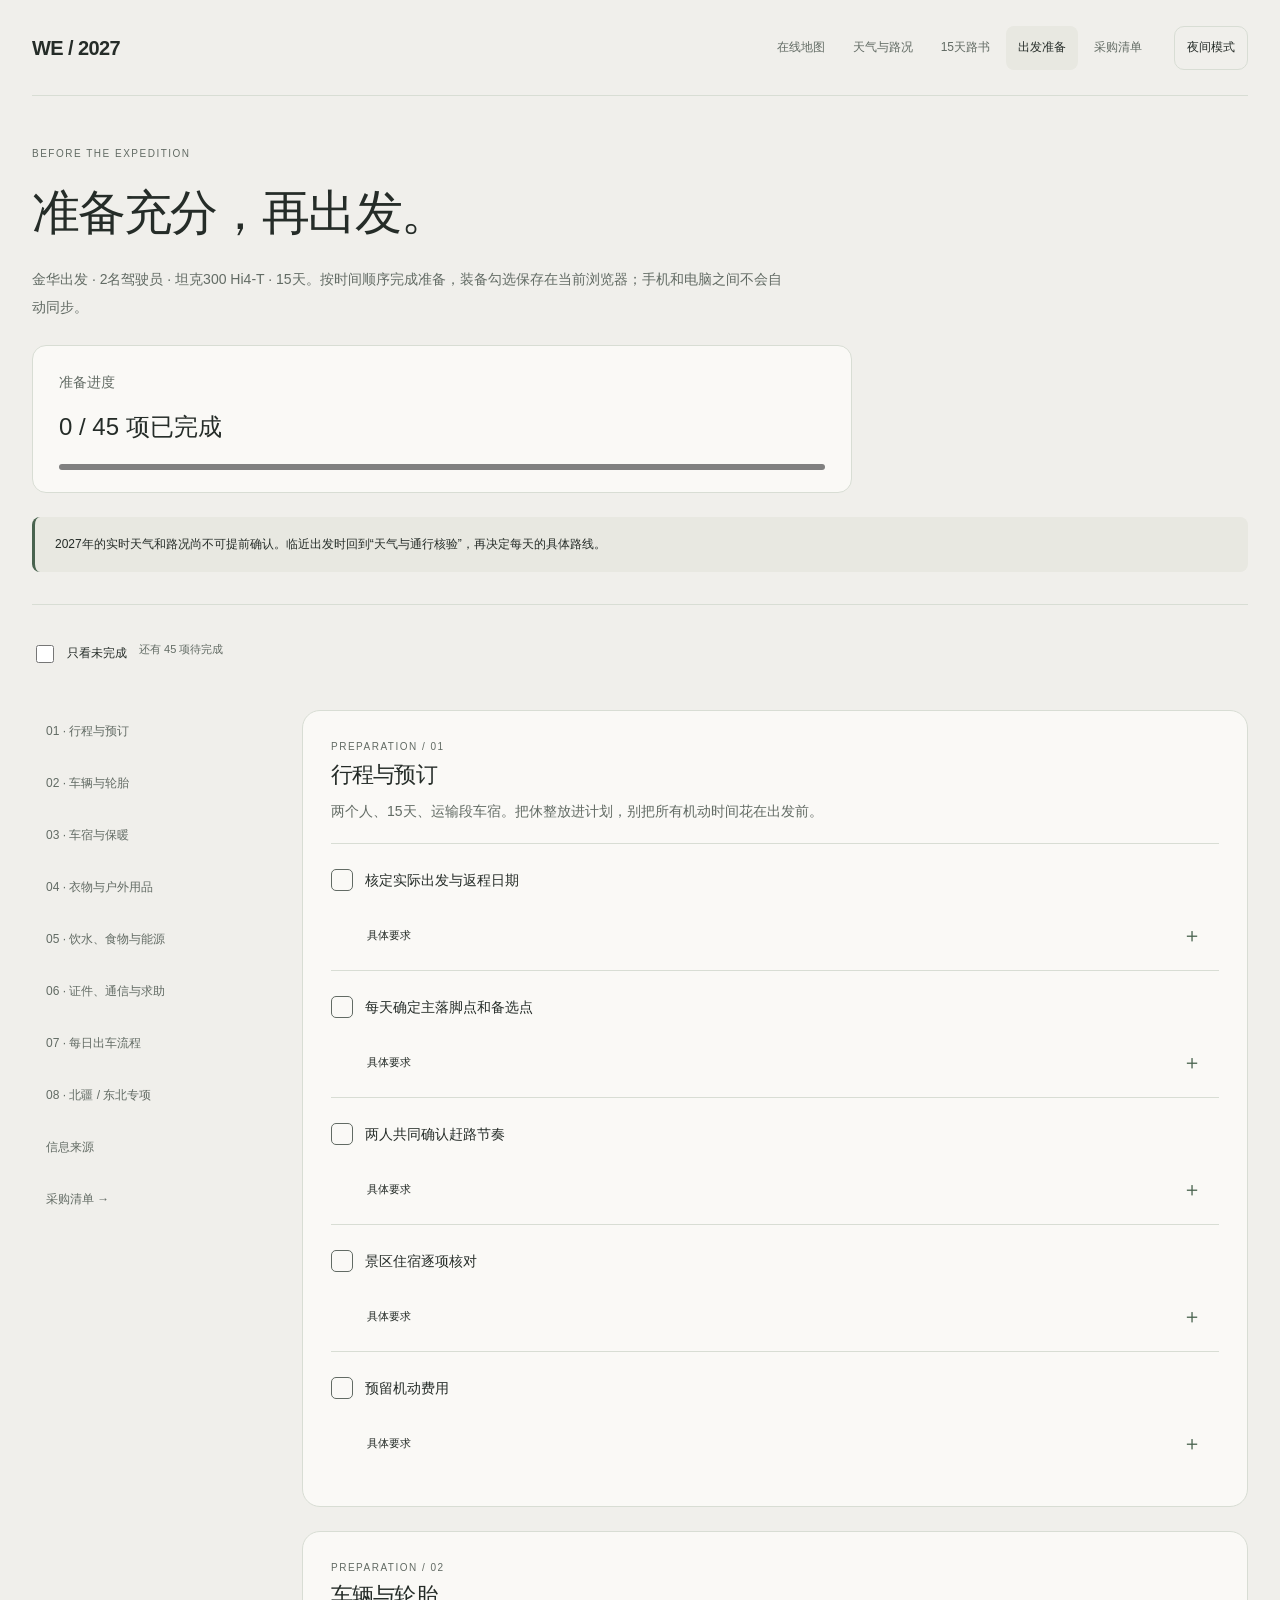
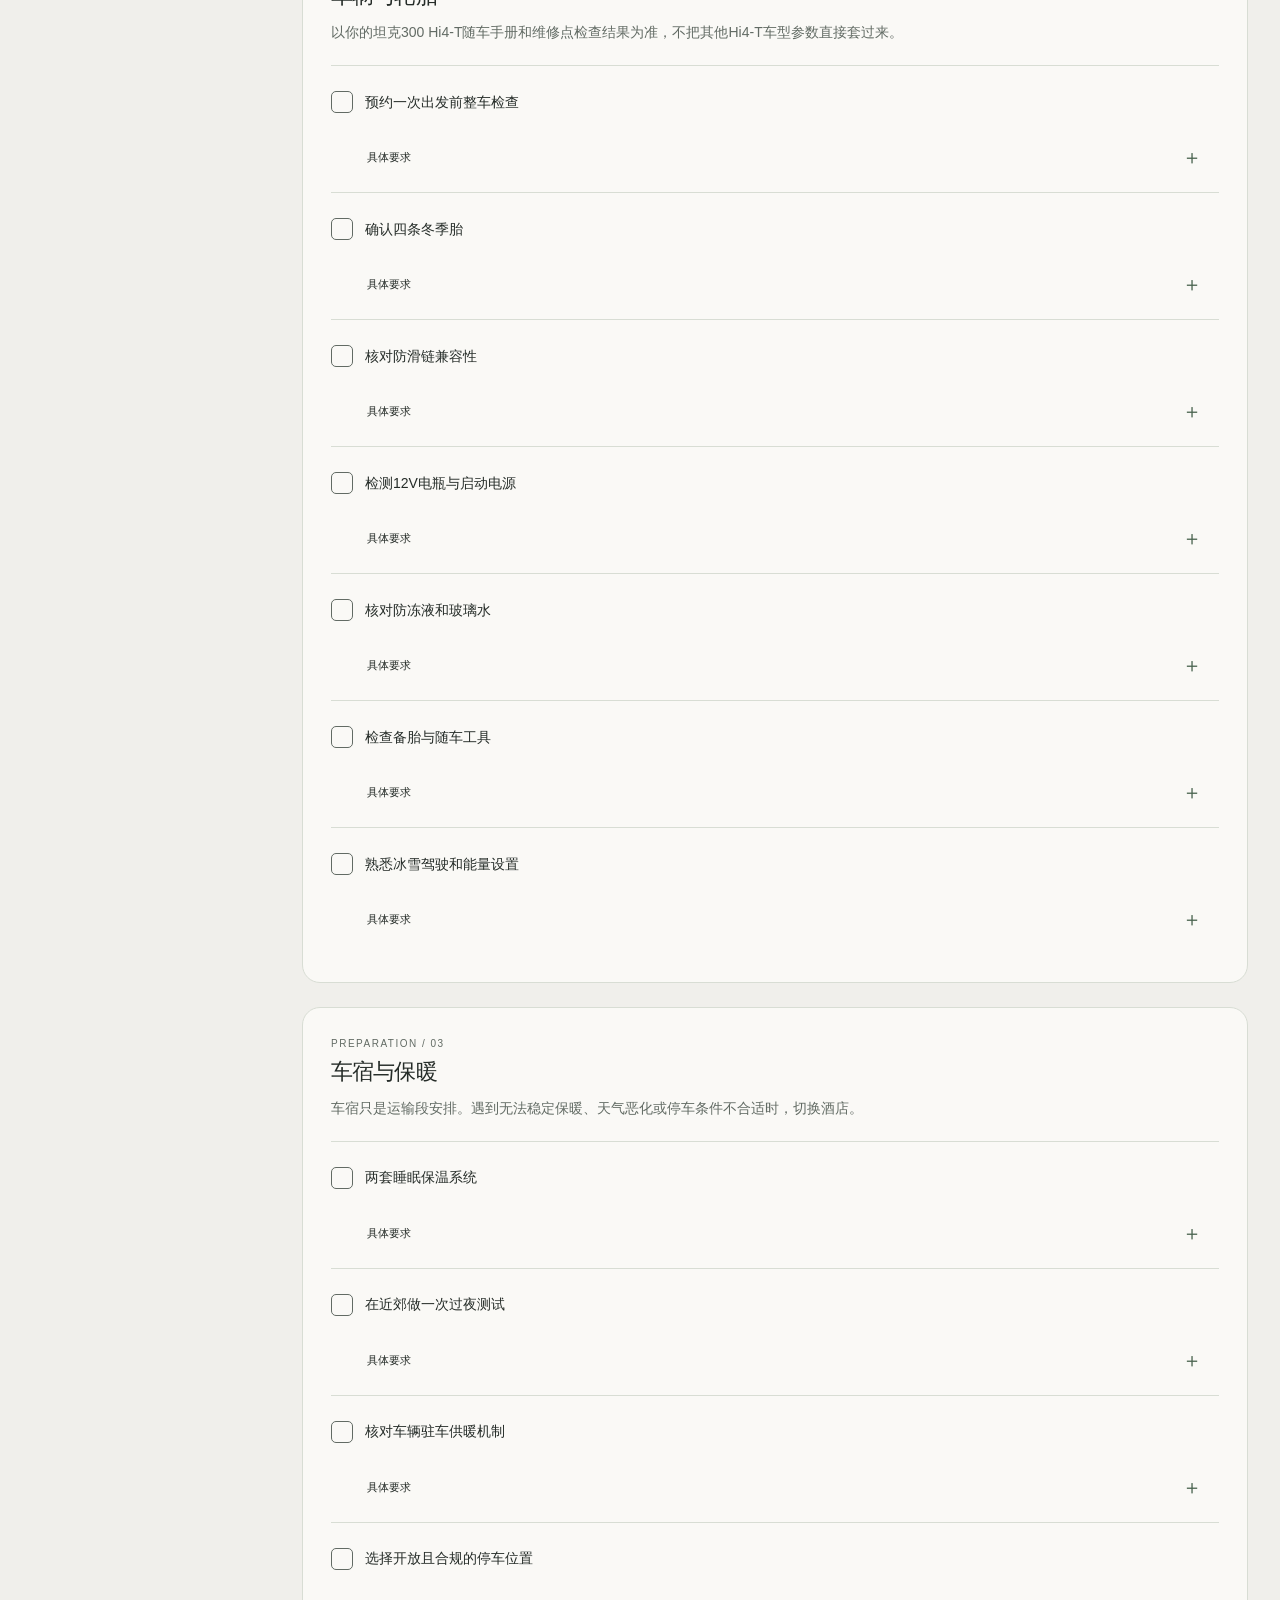
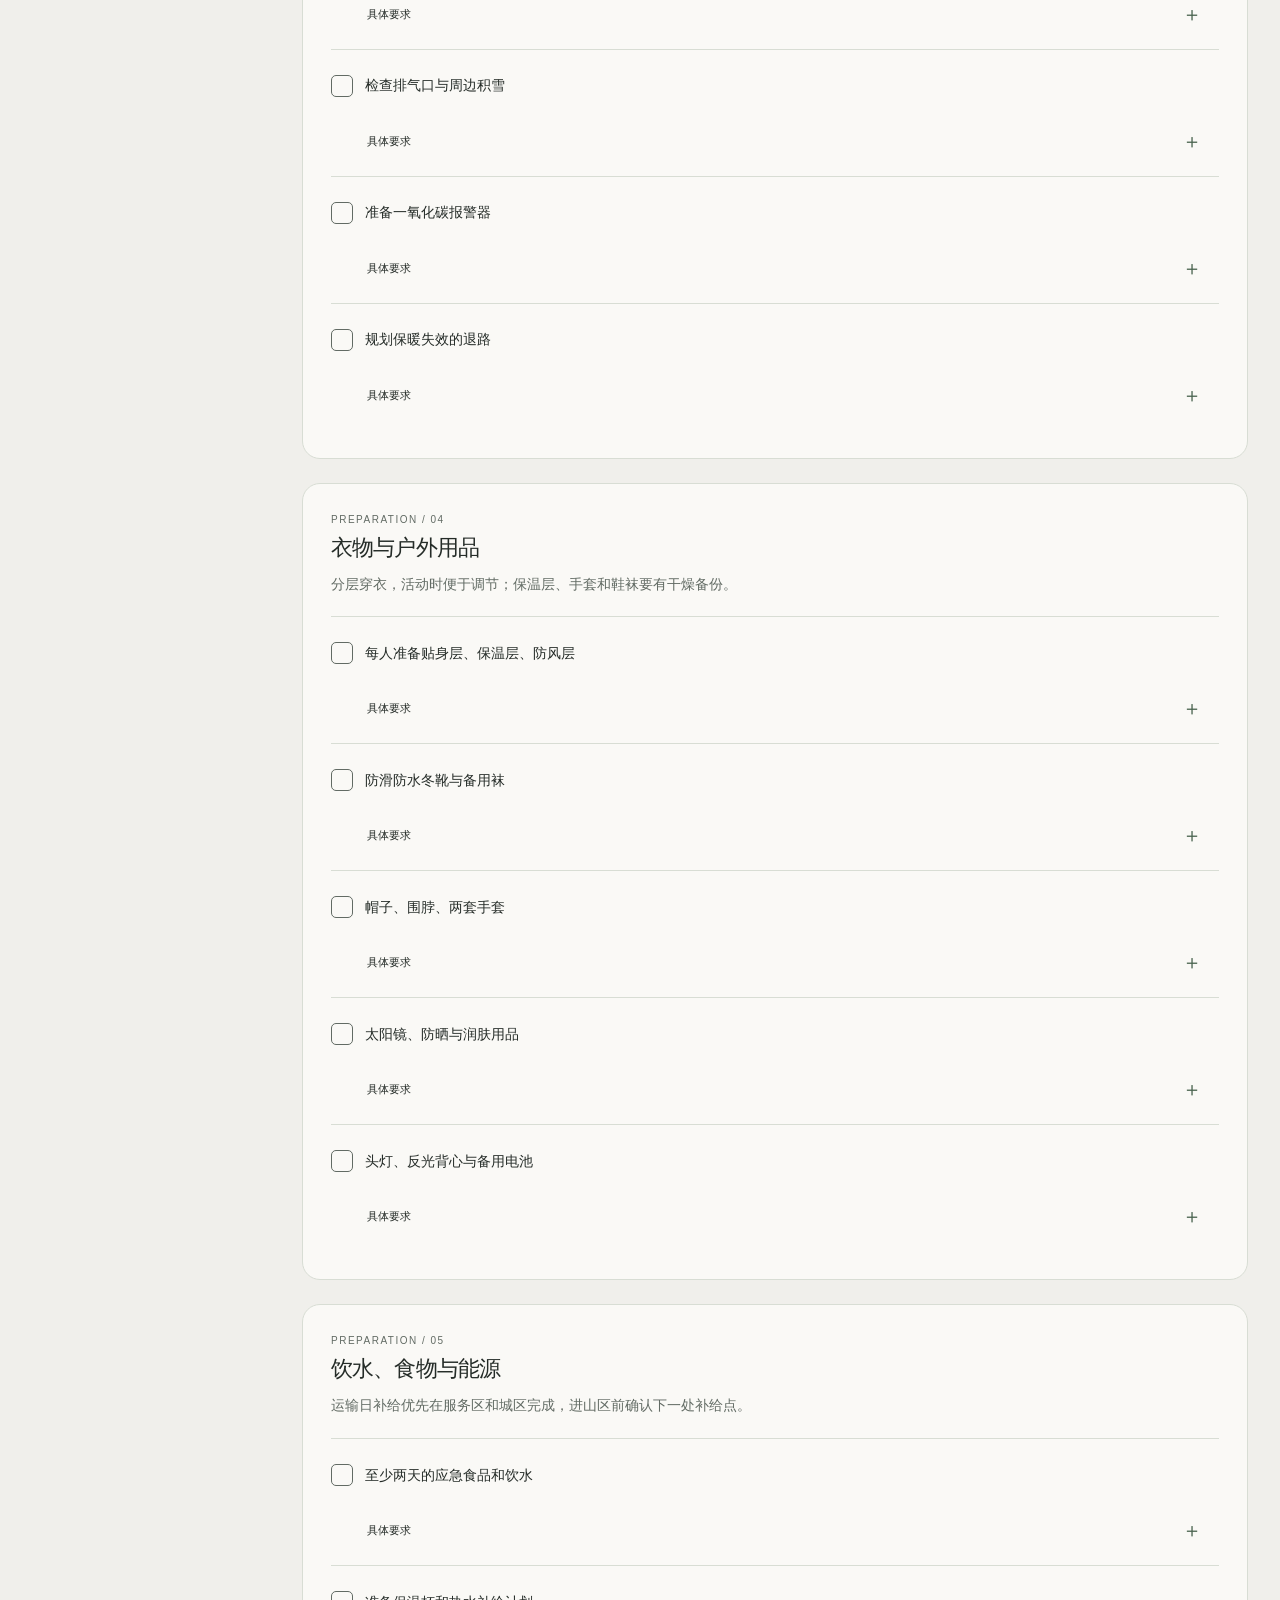
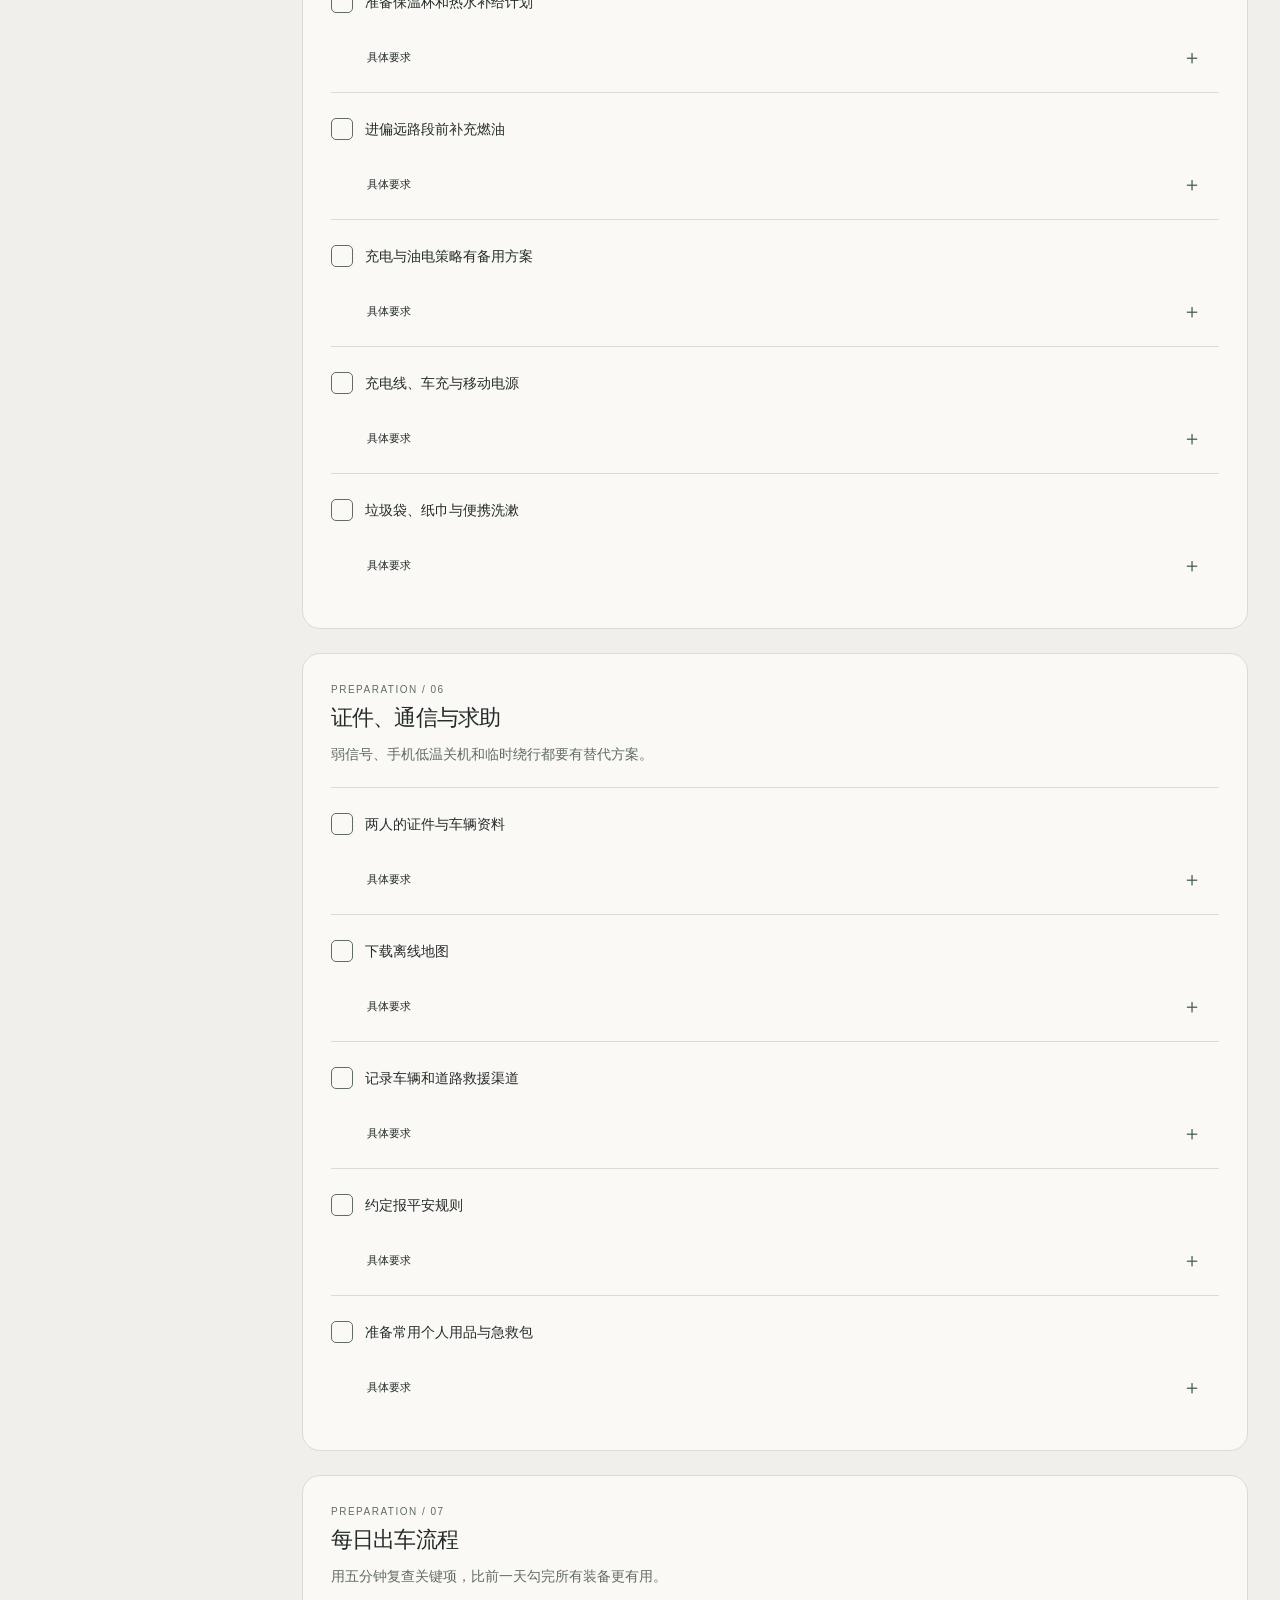
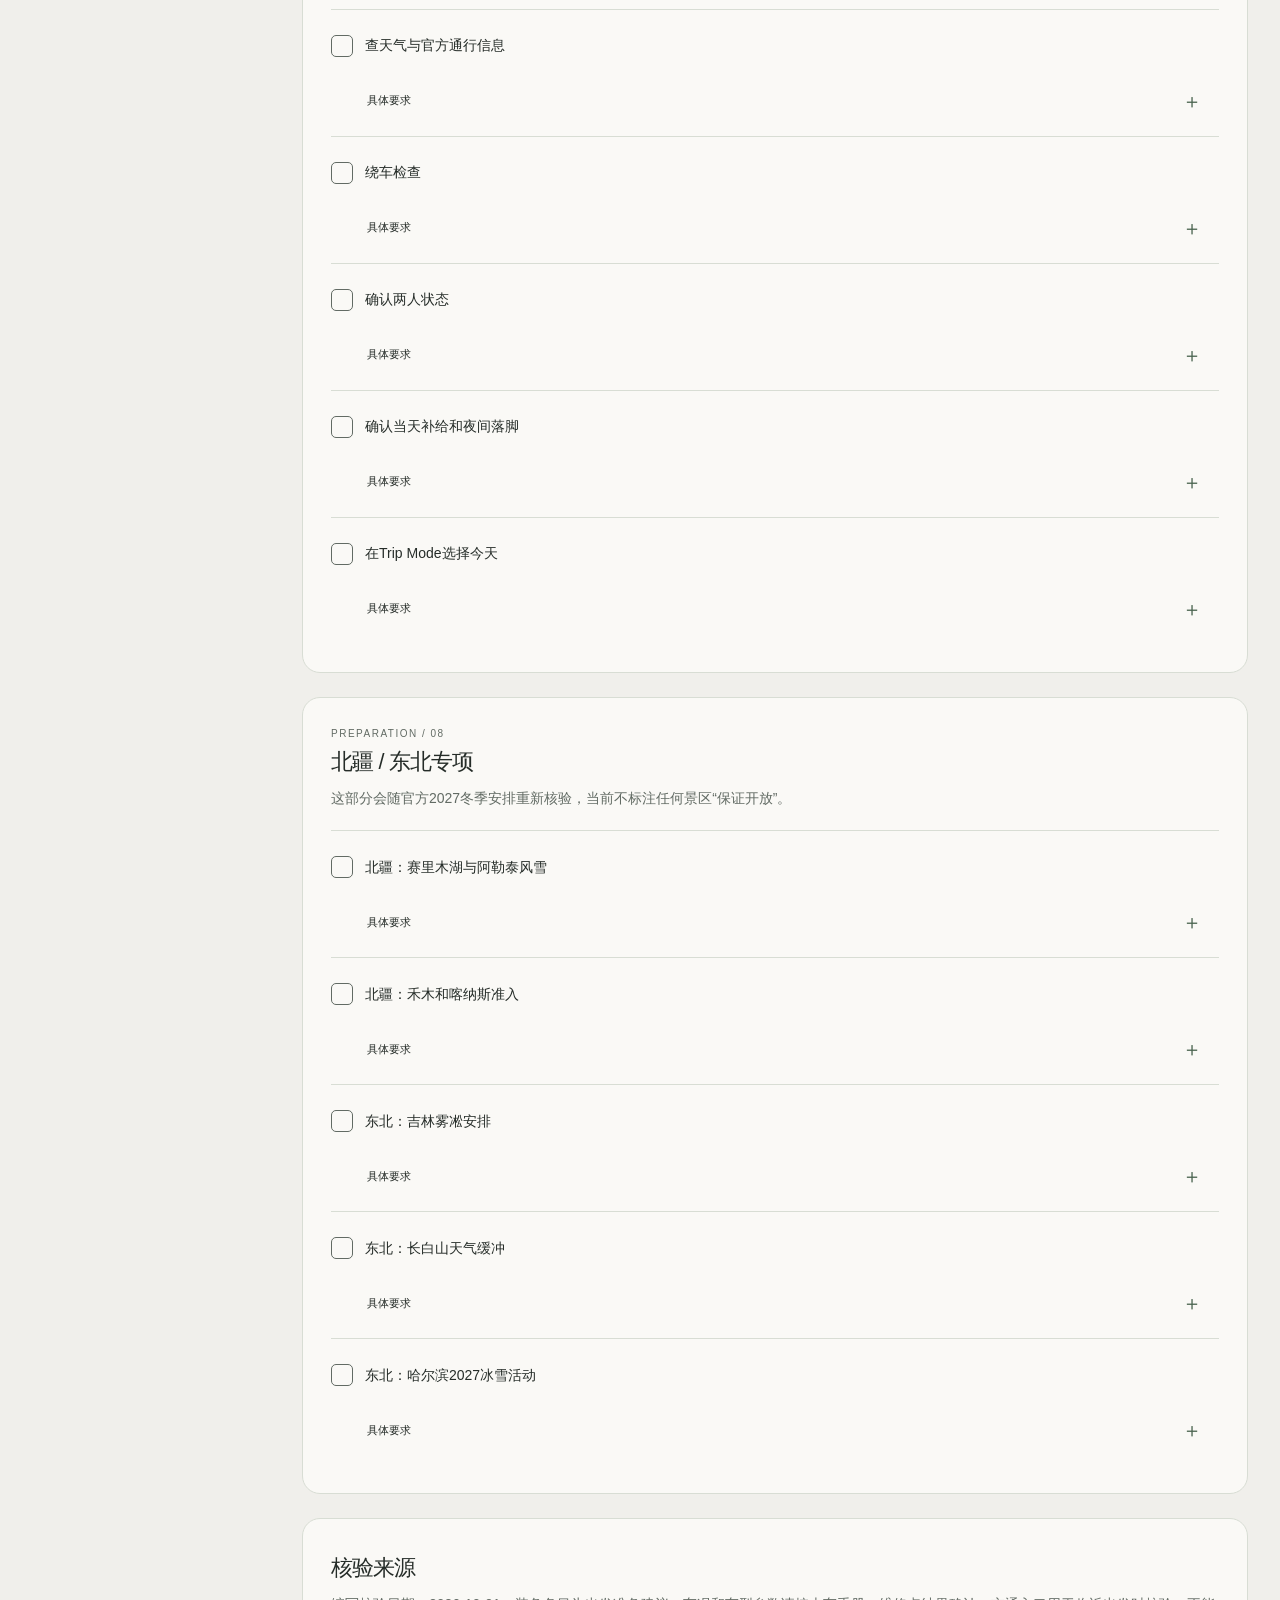
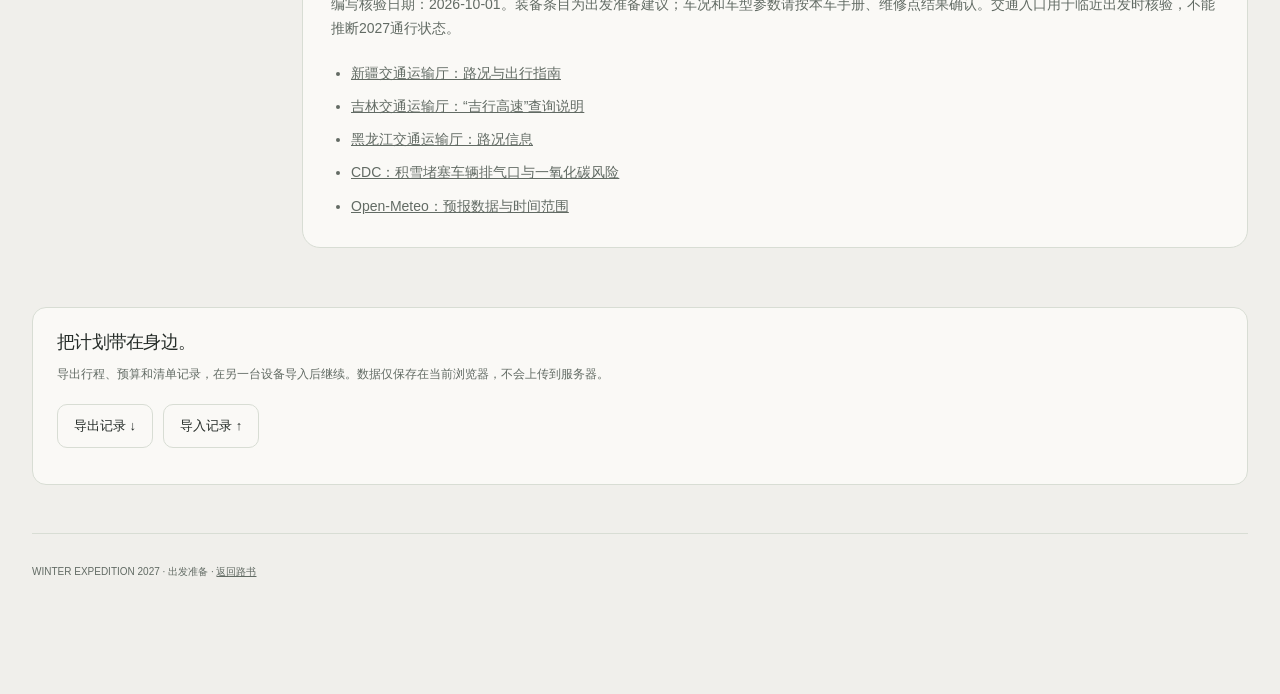
==== commit 23a5a35e: "Refine roadbook layout and add itinerary filters and record backups" ====
--- a/prepare.html
+++ b/prepare.html
@@ -8,5 +8,6 @@
 <title>出发准备 · Winter Expedition 2027</title>
 <link rel="stylesheet" href="./vendor/leaflet.css"><link rel="stylesheet" href="./expedition.css">
 <script src="./theme.js"></script><script src="./navigation.js" defer></script>
-<link rel="stylesheet" href="./portfolio-theme.css?v=1">
-</head><body><div class="shell"><nav class="site-nav" aria-label="主导航"><a class="brand" href="./index.html" aria-label="Winter Expedition 2027 首页">WE / 2027</a><div class="nav-actions"><button class="close theme-toggle" type="button" data-theme-toggle aria-label="切换到日间模式" aria-pressed="false">日间模式</button><button class="nav-menu-toggle" type="button" aria-expanded="false" aria-controls="siteNavLinks"><span class="nav-menu-icon" aria-hidden="true"></span><span>菜单</span></button></div><div class="nav-links" id="siteNavLinks"><a href="./index.html#overview">在线地图</a><a href="./index.html#conditions">天气与路况</a><a href="./index.html#roadbook">15天路书</a><a href="./prepare.html" aria-current="page">出发准备</a><a href="./shopping.html">采购清单</a></div></nav><header class="prepare-head"><div class="kicker">BEFORE THE EXPEDITION</div><h1>准备充分，再出发。</h1><p>金华出发 · 2名驾驶员 · 坦克300 Hi4-T · 15天。按时间顺序完成准备，装备勾选保存在当前浏览器；手机和电脑之间不会自动同步。</p><div class="prep-progress"><span class="prep-progress-label">准备进度</span><strong id="prepCount">0 / 45 项已完成</strong><progress id="prepProgress" max="45" value="0" aria-label="准备事项完成进度"></progress></div><div class="notice">2027年的实时天气和路况尚不可提前确认。临近出发时回到“天气与通行核验”，再决定每天的具体路线。</div></header><div class="prep-layout"><aside class="prep-nav" aria-label="准备目录"><a href="#plan">01 · 行程与预订</a><a href="#vehicle">02 · 车辆与轮胎</a><a href="#sleep">03 · 车宿与保暖</a><a href="#clothing">04 · 衣物与户外用品</a><a href="#supplies">05 · 饮水、食物与能源</a><a href="#documents">06 · 证件、通信与求助</a><a href="#daily">07 · 每日出车流程</a><a href="#routes">08 · 北疆 / 东北专项</a><a href="#sources">信息来源</a><a href="./shopping.html">采购清单 →</a></aside><main><section id="plan" class="card prep-section"><div class="kicker">PREPARATION / 01</div><h2>行程与预订</h2><p class="intro">两个人、15天、运输段车宿。把休整放进计划，别把所有机动时间花在出发前。</p><div class="check prep-item"><label class="prep-item-title" for="prep-plan-0"><input id="prep-plan-0" type="checkbox" data-prep="plan-0"><strong>核定实际出发与返程日期</strong></label><details class="prep-item-detail"><summary>具体要求</summary><p>以最终年假安排为准；2027春节交通与景区政策待发布后再核对，不套用2026年的免费时段或门票安排。</p></details></div><div class="check prep-item"><label class="prep-item-title" for="prep-plan-1"><input id="prep-plan-1" type="checkbox" data-prep="plan-1"><strong>每天确定主落脚点和备选点</strong></label><details class="prep-item-detail"><summary>具体要求</summary><p>运输日选择正规服务区；准备一个可临时入住的城区酒店。备选位置写进离线地图。</p></details></div><div class="check prep-item"><label class="prep-item-title" for="prep-plan-2"><input id="prep-plan-2" type="checkbox" data-prep="plan-2"><strong>两人共同确认赶路节奏</strong></label><details class="prep-item-detail"><summary>具体要求</summary><p>轮换不等于可以无限延长驾驶；疲劳、视线差或降雪加剧时优先停止推进。</p></details></div><div class="check prep-item"><label class="prep-item-title" for="prep-plan-3"><input id="prep-plan-3" type="checkbox" data-prep="plan-3"><strong>景区住宿逐项核对</strong></label><details class="prep-item-detail"><summary>具体要求</summary><p>确认暖气、停车、到达时间和取消条款；禾木/喀纳斯、长白山另查冬季车辆准入和接驳安排。</p></details></div><div class="check prep-item"><label class="prep-item-title" for="prep-plan-4"><input id="prep-plan-4" type="checkbox" data-prep="plan-4"><strong>预留机动费用</strong></label><details class="prep-item-detail"><summary>具体要求</summary><p>除燃油、过路费、住宿、门票与餐饮，留出临时多住、车辆救援和调整路线的预算。</p></details></div></section><section id="vehicle" class="card prep-section"><div class="kicker">PREPARATION / 02</div><h2>车辆与轮胎</h2><p class="intro">以你的坦克300 Hi4-T随车手册和维修点检查结果为准，不把其他Hi4-T车型参数直接套过来。</p><div class="check prep-item"><label class="prep-item-title" for="prep-vehicle-0"><input id="prep-vehicle-0" type="checkbox" data-prep="vehicle-0"><strong>预约一次出发前整车检查</strong></label><details class="prep-item-detail"><summary>具体要求</summary><p>检查制动、灯光、雨刷、底盘、油液与保养周期；把已知故障先处理完。</p></details></div><div class="check prep-item"><label class="prep-item-title" for="prep-vehicle-1"><input id="prep-vehicle-1" type="checkbox" data-prep="vehicle-1"><strong>确认四条冬季胎</strong></label><details class="prep-item-detail"><summary>具体要求</summary><p>核对尺寸、负载与速度级别、胎龄、损伤与花纹；冷态胎压按车辆标定和载荷要求设置。</p></details></div><div class="check prep-item"><label class="prep-item-title" for="prep-vehicle-2"><input id="prep-vehicle-2" type="checkbox" data-prep="vehicle-2"><strong>核对防滑链兼容性</strong></label><details class="prep-item-detail"><summary>具体要求</summary><p>确认轮胎尺寸和车辆允许安装的位置、轮拱间隙；出发前实际练习安装，遵守链具速度限制。</p></details></div><div class="check prep-item"><label class="prep-item-title" for="prep-vehicle-3"><input id="prep-vehicle-3" type="checkbox" data-prep="vehicle-3"><strong>检测12V电瓶与启动电源</strong></label><details class="prep-item-detail"><summary>具体要求</summary><p>低温启动电源按其说明书存放、充电和连接；确认搭电点位置。</p></details></div><div class="check prep-item"><label class="prep-item-title" for="prep-vehicle-4"><input id="prep-vehicle-4" type="checkbox" data-prep="vehicle-4"><strong>核对防冻液和玻璃水</strong></label><details class="prep-item-detail"><summary>具体要求</summary><p>冰点要适配预计沿线低温；请维修点确认车型兼容性，不混用不明液体。</p></details></div><div class="check prep-item"><label class="prep-item-title" for="prep-vehicle-5"><input id="prep-vehicle-5" type="checkbox" data-prep="vehicle-5"><strong>检查备胎与随车工具</strong></label><details class="prep-item-detail"><summary>具体要求</summary><p>核对备胎状态、千斤顶和扳手；练习安全停车及更换流程。雪铲、牵引装备固定牢靠。</p></details></div><div class="check prep-item"><label class="prep-item-title" for="prep-vehicle-6"><input id="prep-vehicle-6" type="checkbox" data-prep="vehicle-6"><strong>熟悉冰雪驾驶和能量设置</strong></label><details class="prep-item-detail"><summary>具体要求</summary><p>出发前在安全环境熟悉车辆模式；保电、驻车空调、外放电限制以本车手册为准。</p></details></div></section><section id="sleep" class="card prep-section"><div class="kicker">PREPARATION / 03</div><h2>车宿与保暖</h2><p class="intro">车宿只是运输段安排。遇到无法稳定保暖、天气恶化或停车条件不合适时，切换酒店。</p><div class="check prep-item"><label class="prep-item-title" for="prep-sleep-0"><input id="prep-sleep-0" type="checkbox" data-prep="sleep-0"><strong>两套睡眠保温系统</strong></label><details class="prep-item-detail"><summary>具体要求</summary><p>睡袋按舒适温标选择，配保温垫、帽子和干燥衣物；保暖不能只依赖车辆空调。</p></details></div><div class="check prep-item"><label class="prep-item-title" for="prep-sleep-1"><input id="prep-sleep-1" type="checkbox" data-prep="sleep-1"><strong>在近郊做一次过夜测试</strong></label><details class="prep-item-detail"><summary>具体要求</summary><p>先验证两人躺卧空间、窗户遮挡、冷凝水、实际耗电与取物路径，再决定长途怎么布置。</p></details></div><div class="check prep-item"><label class="prep-item-title" for="prep-sleep-2"><input id="prep-sleep-2" type="checkbox" data-prep="sleep-2"><strong>核对车辆驻车供暖机制</strong></label><details class="prep-item-detail"><summary>具体要求</summary><p>向本车手册或厂家确认发动机会否自动启动、低电量行为与驻车空调限制，不能假设整夜纯电运行。</p></details></div><div class="check prep-item"><label class="prep-item-title" for="prep-sleep-3"><input id="prep-sleep-3" type="checkbox" data-prep="sleep-3"><strong>选择开放且合规的停车位置</strong></label><details class="prep-item-detail"><summary>具体要求</summary><p>确认服务区允许停留；避开封闭空间、积雪围挡、应急车道、道路肩部和可能堵塞出入口的位置。</p></details></div><div class="check prep-item"><label class="prep-item-title" for="prep-sleep-4"><input id="prep-sleep-4" type="checkbox" data-prep="sleep-4"><strong>检查排气口与周边积雪</strong></label><details class="prep-item-detail"><summary>具体要求</summary><p>积雪堵住排气口可能造成一氧化碳进入车内；持续降雪时尤其不能只检查一次就整夜依赖发动机供暖。</p></details></div><div class="check prep-item"><label class="prep-item-title" for="prep-sleep-5"><input id="prep-sleep-5" type="checkbox" data-prep="sleep-5"><strong>准备一氧化碳报警器</strong></label><details class="prep-item-detail"><summary>具体要求</summary><p>核对设备电池、适用温度和自检功能。报警器是补充防护，不能保证运行发动机过夜安全。车内不使用明火、炭火或燃气炉。</p></details></div><div class="check prep-item"><label class="prep-item-title" for="prep-sleep-6"><input id="prep-sleep-6" type="checkbox" data-prep="sleep-6"><strong>规划保暖失效的退路</strong></label><details class="prep-item-detail"><summary>具体要求</summary><p>提前找附近酒店和服务区室内休息点；保暖系统出问题就结束车宿，不把睡袋当作极端天气通行许可。</p></details></div></section><section id="clothing" class="card prep-section"><div class="kicker">PREPARATION / 04</div><h2>衣物与户外用品</h2><p class="intro">分层穿衣，活动时便于调节；保温层、手套和鞋袜要有干燥备份。</p><div class="check prep-item"><label class="prep-item-title" for="prep-clothing-0"><input id="prep-clothing-0" type="checkbox" data-prep="clothing-0"><strong>每人准备贴身层、保温层、防风层</strong></label><details class="prep-item-detail"><summary>具体要求</summary><p>按预计气温与活动时间组合，不靠单件厚衣服完成所有场景。</p></details></div><div class="check prep-item"><label class="prep-item-title" for="prep-clothing-1"><input id="prep-clothing-1" type="checkbox" data-prep="clothing-1"><strong>防滑防水冬靴与备用袜</strong></label><details class="prep-item-detail"><summary>具体要求</summary><p>提前试穿磨合；干燥袜与手套单独装防水袋。</p></details></div><div class="check prep-item"><label class="prep-item-title" for="prep-clothing-2"><input id="prep-clothing-2" type="checkbox" data-prep="clothing-2"><strong>帽子、围脖、两套手套</strong></label><details class="prep-item-detail"><summary>具体要求</summary><p>保留一副方便操作手机、装链和补给的手套；接触金属时保护皮肤。</p></details></div><div class="check prep-item"><label class="prep-item-title" for="prep-clothing-3"><input id="prep-clothing-3" type="checkbox" data-prep="clothing-3"><strong>太阳镜、防晒与润肤用品</strong></label><details class="prep-item-detail"><summary>具体要求</summary><p>雪地反光强，户外观景别忽略眼部和皮肤防护。</p></details></div><div class="check prep-item"><label class="prep-item-title" for="prep-clothing-4"><input id="prep-clothing-4" type="checkbox" data-prep="clothing-4"><strong>头灯、反光背心与备用电池</strong></label><details class="prep-item-detail"><summary>具体要求</summary><p>夜间取物和停车处理需要照明；拍摄与照明电池按说明书做好低温保护。</p></details></div></section><section id="supplies" class="card prep-section"><div class="kicker">PREPARATION / 05</div><h2>饮水、食物与能源</h2><p class="intro">运输日补给优先在服务区和城区完成，进山区前确认下一处补给点。</p><div class="check prep-item"><label class="prep-item-title" for="prep-supplies-0"><input id="prep-supplies-0" type="checkbox" data-prep="supplies-0"><strong>至少两天的应急食品和饮水</strong></label><details class="prep-item-detail"><summary>具体要求</summary><p>两个人分别核对数量；选容易直接食用的食品。饮水放保温环境，别把所有水都留在容易冻住的储物处。</p></details></div><div class="check prep-item"><label class="prep-item-title" for="prep-supplies-1"><input id="prep-supplies-1" type="checkbox" data-prep="supplies-1"><strong>准备保温杯和热水补给计划</strong></label><details class="prep-item-detail"><summary>具体要求</summary><p>在服务区补热水；不在车内开炉烧水。</p></details></div><div class="check prep-item"><label class="prep-item-title" for="prep-supplies-2"><input id="prep-supplies-2" type="checkbox" data-prep="supplies-2"><strong>进偏远路段前补充燃油</strong></label><details class="prep-item-detail"><summary>具体要求</summary><p>核对加油站营业、下一处补给距离；不把最低油量或纯电续航当作冬季极限保证。</p></details></div><div class="check prep-item"><label class="prep-item-title" for="prep-supplies-3"><input id="prep-supplies-3" type="checkbox" data-prep="supplies-3"><strong>充电与油电策略有备用方案</strong></label><details class="prep-item-detail"><summary>具体要求</summary><p>核对充电站是否可用、接口与运营时段；低温下实际续航变化大，保留燃油与电量余量。</p></details></div><div class="check prep-item"><label class="prep-item-title" for="prep-supplies-4"><input id="prep-supplies-4" type="checkbox" data-prep="supplies-4"><strong>充电线、车充与移动电源</strong></label><details class="prep-item-detail"><summary>具体要求</summary><p>两部手机、相机和照明分开补能；外放电设备不超过本车允许功率。</p></details></div><div class="check prep-item"><label class="prep-item-title" for="prep-supplies-5"><input id="prep-supplies-5" type="checkbox" data-prep="supplies-5"><strong>垃圾袋、纸巾与便携洗漱</strong></label><details class="prep-item-detail"><summary>具体要求</summary><p>服务区车宿时保持环境整洁；提前确认厕所、热水和室内开放时间。</p></details></div></section><section id="documents" class="card prep-section"><div class="kicker">PREPARATION / 06</div><h2>证件、通信与求助</h2><p class="intro">弱信号、手机低温关机和临时绕行都要有替代方案。</p><div class="check prep-item"><label class="prep-item-title" for="prep-documents-0"><input id="prep-documents-0" type="checkbox" data-prep="documents-0"><strong>两人的证件与车辆资料</strong></label><details class="prep-item-detail"><summary>具体要求</summary><p>身份证、驾驶证、行驶证、保单与必要授权备齐；电子副本离线保存，纸质信息分开放。</p></details></div><div class="check prep-item"><label class="prep-item-title" for="prep-documents-1"><input id="prep-documents-1" type="checkbox" data-prep="documents-1"><strong>下载离线地图</strong></label><details class="prep-item-detail"><summary>具体要求</summary><p>提前下载运输段与目的地区域；保存酒店、加油站、服务区和备选停车点。</p></details></div><div class="check prep-item"><label class="prep-item-title" for="prep-documents-2"><input id="prep-documents-2" type="checkbox" data-prep="documents-2"><strong>记录车辆和道路救援渠道</strong></label><details class="prep-item-detail"><summary>具体要求</summary><p>把保险救援、厂家服务、沿线高速运营方电话保存到两部手机；新疆高速救援12122，交通咨询12328。</p></details></div><div class="check prep-item"><label class="prep-item-title" for="prep-documents-3"><input id="prep-documents-3" type="checkbox" data-prep="documents-3"><strong>约定报平安规则</strong></label><details class="prep-item-detail"><summary>具体要求</summary><p>向家人共享当日目标与预计抵达时间；弱信号前说明下一次联系时间，不依赖持续在线定位。</p></details></div><div class="check prep-item"><label class="prep-item-title" for="prep-documents-4"><input id="prep-documents-4" type="checkbox" data-prep="documents-4"><strong>准备常用个人用品与急救包</strong></label><details class="prep-item-detail"><summary>具体要求</summary><p>带上本人常用物品、清洁包扎用品；有特定健康需要时提前向专业人员确认长途与低温安排。</p></details></div></section><section id="daily" class="card prep-section"><div class="kicker">PREPARATION / 07</div><h2>每日出车流程</h2><p class="intro">用五分钟复查关键项，比前一天勾完所有装备更有用。</p><div class="check prep-item"><label class="prep-item-title" for="prep-daily-0"><input id="prep-daily-0" type="checkbox" data-prep="daily-0"><strong>查天气与官方通行信息</strong></label><details class="prep-item-detail"><summary>具体要求</summary><p>看下一段目的地天气、降雪、阵风和日落时间；从官方渠道核对高速、支线与景区准入。</p></details></div><div class="check prep-item"><label class="prep-item-title" for="prep-daily-1"><input id="prep-daily-1" type="checkbox" data-prep="daily-1"><strong>绕车检查</strong></label><details class="prep-item-detail"><summary>具体要求</summary><p>观察轮胎、漏液、灯光、窗玻璃和排气口；清除影响视野与行车的积雪。</p></details></div><div class="check prep-item"><label class="prep-item-title" for="prep-daily-2"><input id="prep-daily-2" type="checkbox" data-prep="daily-2"><strong>确认两人状态</strong></label><details class="prep-item-detail"><summary>具体要求</summary><p>任何一人困倦、身体不适或不愿继续时，先休整再决定，不用完成天数作为推进理由。</p></details></div><div class="check prep-item"><label class="prep-item-title" for="prep-daily-3"><input id="prep-daily-3" type="checkbox" data-prep="daily-3"><strong>确认当天补给和夜间落脚</strong></label><details class="prep-item-detail"><summary>具体要求</summary><p>确定加油、餐饮、休息与备选酒店的位置；能见度差时提前收车。</p></details></div><div class="check prep-item"><label class="prep-item-title" for="prep-daily-4"><input id="prep-daily-4" type="checkbox" data-prep="daily-4"><strong>在Trip Mode选择今天</strong></label><details class="prep-item-detail"><summary>具体要求</summary><p>确认路线、预计里程和落脚安排；原型公里数为估算，执行以当天导航为准。</p></details></div></section><section id="routes" class="card prep-section"><div class="kicker">PREPARATION / 08</div><h2>北疆 / 东北专项</h2><p class="intro">这部分会随官方2027冬季安排重新核验，当前不标注任何景区“保证开放”。</p><div class="check prep-item"><label class="prep-item-title" for="prep-routes-0"><input id="prep-routes-0" type="checkbox" data-prep="routes-0"><strong>北疆：赛里木湖与阿勒泰风雪</strong></label><details class="prep-item-detail"><summary>具体要求</summary><p>重点核对G30、G3014、山区支线和景区交通组织；湖区、开阔地的强风不只影响体感，也会影响驾驶。</p></details></div><div class="check prep-item"><label class="prep-item-title" for="prep-routes-1"><input id="prep-routes-1" type="checkbox" data-prep="routes-1"><strong>北疆：禾木和喀纳斯准入</strong></label><details class="prep-item-detail"><summary>具体要求</summary><p>核对是否允许社会车辆、是否需要换乘、雪胎或防滑链要求、停车与住宿可达性。</p></details></div><div class="check prep-item"><label class="prep-item-title" for="prep-routes-2"><input id="prep-routes-2" type="checkbox" data-prep="routes-2"><strong>东北：吉林雾凇安排</strong></label><details class="prep-item-detail"><summary>具体要求</summary><p>雾凇不是每日保证出现；把观景与休整结合，前一晚查天气再决定早晨是否出门。</p></details></div><div class="check prep-item"><label class="prep-item-title" for="prep-routes-3"><input id="prep-routes-3" type="checkbox" data-prep="routes-3"><strong>东北：长白山天气缓冲</strong></label><details class="prep-item-detail"><summary>具体要求</summary><p>留出景区临时关闭时的室内、温泉或城区休整方案；当天开放公告优先于已购票计划。</p></details></div><div class="check prep-item"><label class="prep-item-title" for="prep-routes-4"><input id="prep-routes-4" type="checkbox" data-prep="routes-4"><strong>东北：哈尔滨2027冰雪活动</strong></label><details class="prep-item-detail"><summary>具体要求</summary><p>待2027活动公布后再核对票务、开放时段、接驳和停车，不沿用2026图片中的场地安排。</p></details></div></section><section class="card prep-section" id="sources"><h2>核验来源</h2><p class="intro">编写核验日期：2026-10-01。装备条目为出发准备建议；车况和车型参数请按本车手册、维修点结果确认。交通入口用于临近出发时核验，不能推断2027通行状态。</p><ul class="source-list"><li><a href="https://jtyst.xinjiang.gov.cn/" target="_blank" rel="noopener">新疆交通运输厅：路况与出行指南</a></li><li><a href="https://jtyst.jl.gov.cn/zx_133250/jtyw/202311/t20231108_8832660.html" target="_blank" rel="noopener">吉林交通运输厅：“吉行高速”查询说明</a></li><li><a href="https://jt.hlj.gov.cn/jt/c105225/list.shtml" target="_blank" rel="noopener">黑龙江交通运输厅：路况信息</a></li><li><a href="https://www.cdc.gov/natural-disasters/psa-toolkit/clear-snow-from-tailpipes.html" target="_blank" rel="noopener">CDC：积雪堵塞车辆排气口与一氧化碳风险</a></li><li><a href="https://open-meteo.com/en/docs" target="_blank" rel="noopener">Open-Meteo：预报数据与时间范围</a></li></ul></section></main></div><footer class="footer">WINTER EXPEDITION 2027 · 出发准备 · <a href="./index.html">返回路书</a></footer></div><script src="./prepare.js"></script></body></html>+<link rel="stylesheet" href="./portfolio-theme.css?v=4b7438be3546">
+</head><body><div class="shell"><nav class="site-nav" aria-label="主导航"><a class="brand" href="./index.html" aria-label="Winter Expedition 2027 首页">WE / 2027</a><div class="nav-actions"><button class="close theme-toggle" type="button" data-theme-toggle aria-label="切换到日间模式" aria-pressed="false">日间模式</button><button class="nav-menu-toggle" type="button" aria-expanded="false" aria-controls="siteNavLinks"><span class="nav-menu-icon" aria-hidden="true"></span><span>菜单</span></button></div><div class="nav-links" id="siteNavLinks"><a href="./index.html#overview">在线地图</a><a href="./index.html#conditions">天气与路况</a><a href="./index.html#roadbook">15天路书</a><a href="./prepare.html" aria-current="page">出发准备</a><a href="./shopping.html">采购清单</a></div></nav><header class="prepare-head"><div class="kicker">BEFORE THE EXPEDITION</div><h1>准备充分，再出发。</h1><p>金华出发 · 2名驾驶员 · 坦克300 Hi4-T · 15天。按时间顺序完成准备，装备勾选保存在当前浏览器；手机和电脑之间不会自动同步。</p><div class="prep-progress"><span class="prep-progress-label">准备进度</span><strong id="prepCount">0 / 45 项已完成</strong><progress id="prepProgress" max="45" value="0" aria-label="准备事项完成进度"></progress></div><div class="notice">2027年的实时天气和路况尚不可提前确认。临近出发时回到“天气与通行核验”，再决定每天的具体路线。</div></header><div class="prep-layout"><aside class="prep-nav" aria-label="准备目录"><a href="#plan">01 · 行程与预订</a><a href="#vehicle">02 · 车辆与轮胎</a><a href="#sleep">03 · 车宿与保暖</a><a href="#clothing">04 · 衣物与户外用品</a><a href="#supplies">05 · 饮水、食物与能源</a><a href="#documents">06 · 证件、通信与求助</a><a href="#daily">07 · 每日出车流程</a><a href="#routes">08 · 北疆 / 东北专项</a><a href="#sources">信息来源</a><a href="./shopping.html">采购清单 →</a></aside><main><section id="plan" class="card prep-section"><div class="kicker">PREPARATION / 01</div><h2>行程与预订</h2><p class="intro">两个人、15天、运输段车宿。把休整放进计划，别把所有机动时间花在出发前。</p><div class="check prep-item"><label class="prep-item-title" for="prep-plan-0"><input id="prep-plan-0" type="checkbox" data-prep="plan-0"><strong>核定实际出发与返程日期</strong></label><details class="prep-item-detail"><summary>具体要求</summary><p>以最终年假安排为准；2027春节交通与景区政策待发布后再核对，不套用2026年的免费时段或门票安排。</p></details></div><div class="check prep-item"><label class="prep-item-title" for="prep-plan-1"><input id="prep-plan-1" type="checkbox" data-prep="plan-1"><strong>每天确定主落脚点和备选点</strong></label><details class="prep-item-detail"><summary>具体要求</summary><p>运输日选择正规服务区；准备一个可临时入住的城区酒店。备选位置写进离线地图。</p></details></div><div class="check prep-item"><label class="prep-item-title" for="prep-plan-2"><input id="prep-plan-2" type="checkbox" data-prep="plan-2"><strong>两人共同确认赶路节奏</strong></label><details class="prep-item-detail"><summary>具体要求</summary><p>轮换不等于可以无限延长驾驶；疲劳、视线差或降雪加剧时优先停止推进。</p></details></div><div class="check prep-item"><label class="prep-item-title" for="prep-plan-3"><input id="prep-plan-3" type="checkbox" data-prep="plan-3"><strong>景区住宿逐项核对</strong></label><details class="prep-item-detail"><summary>具体要求</summary><p>确认暖气、停车、到达时间和取消条款；禾木/喀纳斯、长白山另查冬季车辆准入和接驳安排。</p></details></div><div class="check prep-item"><label class="prep-item-title" for="prep-plan-4"><input id="prep-plan-4" type="checkbox" data-prep="plan-4"><strong>预留机动费用</strong></label><details class="prep-item-detail"><summary>具体要求</summary><p>除燃油、过路费、住宿、门票与餐饮，留出临时多住、车辆救援和调整路线的预算。</p></details></div></section><section id="vehicle" class="card prep-section"><div class="kicker">PREPARATION / 02</div><h2>车辆与轮胎</h2><p class="intro">以你的坦克300 Hi4-T随车手册和维修点检查结果为准，不把其他Hi4-T车型参数直接套过来。</p><div class="check prep-item"><label class="prep-item-title" for="prep-vehicle-0"><input id="prep-vehicle-0" type="checkbox" data-prep="vehicle-0"><strong>预约一次出发前整车检查</strong></label><details class="prep-item-detail"><summary>具体要求</summary><p>检查制动、灯光、雨刷、底盘、油液与保养周期；把已知故障先处理完。</p></details></div><div class="check prep-item"><label class="prep-item-title" for="prep-vehicle-1"><input id="prep-vehicle-1" type="checkbox" data-prep="vehicle-1"><strong>确认四条冬季胎</strong></label><details class="prep-item-detail"><summary>具体要求</summary><p>核对尺寸、负载与速度级别、胎龄、损伤与花纹；冷态胎压按车辆标定和载荷要求设置。</p></details></div><div class="check prep-item"><label class="prep-item-title" for="prep-vehicle-2"><input id="prep-vehicle-2" type="checkbox" data-prep="vehicle-2"><strong>核对防滑链兼容性</strong></label><details class="prep-item-detail"><summary>具体要求</summary><p>确认轮胎尺寸和车辆允许安装的位置、轮拱间隙；出发前实际练习安装，遵守链具速度限制。</p></details></div><div class="check prep-item"><label class="prep-item-title" for="prep-vehicle-3"><input id="prep-vehicle-3" type="checkbox" data-prep="vehicle-3"><strong>检测12V电瓶与启动电源</strong></label><details class="prep-item-detail"><summary>具体要求</summary><p>低温启动电源按其说明书存放、充电和连接；确认搭电点位置。</p></details></div><div class="check prep-item"><label class="prep-item-title" for="prep-vehicle-4"><input id="prep-vehicle-4" type="checkbox" data-prep="vehicle-4"><strong>核对防冻液和玻璃水</strong></label><details class="prep-item-detail"><summary>具体要求</summary><p>冰点要适配预计沿线低温；请维修点确认车型兼容性，不混用不明液体。</p></details></div><div class="check prep-item"><label class="prep-item-title" for="prep-vehicle-5"><input id="prep-vehicle-5" type="checkbox" data-prep="vehicle-5"><strong>检查备胎与随车工具</strong></label><details class="prep-item-detail"><summary>具体要求</summary><p>核对备胎状态、千斤顶和扳手；练习安全停车及更换流程。雪铲、牵引装备固定牢靠。</p></details></div><div class="check prep-item"><label class="prep-item-title" for="prep-vehicle-6"><input id="prep-vehicle-6" type="checkbox" data-prep="vehicle-6"><strong>熟悉冰雪驾驶和能量设置</strong></label><details class="prep-item-detail"><summary>具体要求</summary><p>出发前在安全环境熟悉车辆模式；保电、驻车空调、外放电限制以本车手册为准。</p></details></div></section><section id="sleep" class="card prep-section"><div class="kicker">PREPARATION / 03</div><h2>车宿与保暖</h2><p class="intro">车宿只是运输段安排。遇到无法稳定保暖、天气恶化或停车条件不合适时，切换酒店。</p><div class="check prep-item"><label class="prep-item-title" for="prep-sleep-0"><input id="prep-sleep-0" type="checkbox" data-prep="sleep-0"><strong>两套睡眠保温系统</strong></label><details class="prep-item-detail"><summary>具体要求</summary><p>睡袋按舒适温标选择，配保温垫、帽子和干燥衣物；保暖不能只依赖车辆空调。</p></details></div><div class="check prep-item"><label class="prep-item-title" for="prep-sleep-1"><input id="prep-sleep-1" type="checkbox" data-prep="sleep-1"><strong>在近郊做一次过夜测试</strong></label><details class="prep-item-detail"><summary>具体要求</summary><p>先验证两人躺卧空间、窗户遮挡、冷凝水、实际耗电与取物路径，再决定长途怎么布置。</p></details></div><div class="check prep-item"><label class="prep-item-title" for="prep-sleep-2"><input id="prep-sleep-2" type="checkbox" data-prep="sleep-2"><strong>核对车辆驻车供暖机制</strong></label><details class="prep-item-detail"><summary>具体要求</summary><p>向本车手册或厂家确认发动机会否自动启动、低电量行为与驻车空调限制，不能假设整夜纯电运行。</p></details></div><div class="check prep-item"><label class="prep-item-title" for="prep-sleep-3"><input id="prep-sleep-3" type="checkbox" data-prep="sleep-3"><strong>选择开放且合规的停车位置</strong></label><details class="prep-item-detail"><summary>具体要求</summary><p>确认服务区允许停留；避开封闭空间、积雪围挡、应急车道、道路肩部和可能堵塞出入口的位置。</p></details></div><div class="check prep-item"><label class="prep-item-title" for="prep-sleep-4"><input id="prep-sleep-4" type="checkbox" data-prep="sleep-4"><strong>检查排气口与周边积雪</strong></label><details class="prep-item-detail"><summary>具体要求</summary><p>积雪堵住排气口可能造成一氧化碳进入车内；持续降雪时尤其不能只检查一次就整夜依赖发动机供暖。</p></details></div><div class="check prep-item"><label class="prep-item-title" for="prep-sleep-5"><input id="prep-sleep-5" type="checkbox" data-prep="sleep-5"><strong>准备一氧化碳报警器</strong></label><details class="prep-item-detail"><summary>具体要求</summary><p>核对设备电池、适用温度和自检功能。报警器是补充防护，不能保证运行发动机过夜安全。车内不使用明火、炭火或燃气炉。</p></details></div><div class="check prep-item"><label class="prep-item-title" for="prep-sleep-6"><input id="prep-sleep-6" type="checkbox" data-prep="sleep-6"><strong>规划保暖失效的退路</strong></label><details class="prep-item-detail"><summary>具体要求</summary><p>提前找附近酒店和服务区室内休息点；保暖系统出问题就结束车宿，不把睡袋当作极端天气通行许可。</p></details></div></section><section id="clothing" class="card prep-section"><div class="kicker">PREPARATION / 04</div><h2>衣物与户外用品</h2><p class="intro">分层穿衣，活动时便于调节；保温层、手套和鞋袜要有干燥备份。</p><div class="check prep-item"><label class="prep-item-title" for="prep-clothing-0"><input id="prep-clothing-0" type="checkbox" data-prep="clothing-0"><strong>每人准备贴身层、保温层、防风层</strong></label><details class="prep-item-detail"><summary>具体要求</summary><p>按预计气温与活动时间组合，不靠单件厚衣服完成所有场景。</p></details></div><div class="check prep-item"><label class="prep-item-title" for="prep-clothing-1"><input id="prep-clothing-1" type="checkbox" data-prep="clothing-1"><strong>防滑防水冬靴与备用袜</strong></label><details class="prep-item-detail"><summary>具体要求</summary><p>提前试穿磨合；干燥袜与手套单独装防水袋。</p></details></div><div class="check prep-item"><label class="prep-item-title" for="prep-clothing-2"><input id="prep-clothing-2" type="checkbox" data-prep="clothing-2"><strong>帽子、围脖、两套手套</strong></label><details class="prep-item-detail"><summary>具体要求</summary><p>保留一副方便操作手机、装链和补给的手套；接触金属时保护皮肤。</p></details></div><div class="check prep-item"><label class="prep-item-title" for="prep-clothing-3"><input id="prep-clothing-3" type="checkbox" data-prep="clothing-3"><strong>太阳镜、防晒与润肤用品</strong></label><details class="prep-item-detail"><summary>具体要求</summary><p>雪地反光强，户外观景别忽略眼部和皮肤防护。</p></details></div><div class="check prep-item"><label class="prep-item-title" for="prep-clothing-4"><input id="prep-clothing-4" type="checkbox" data-prep="clothing-4"><strong>头灯、反光背心与备用电池</strong></label><details class="prep-item-detail"><summary>具体要求</summary><p>夜间取物和停车处理需要照明；拍摄与照明电池按说明书做好低温保护。</p></details></div></section><section id="supplies" class="card prep-section"><div class="kicker">PREPARATION / 05</div><h2>饮水、食物与能源</h2><p class="intro">运输日补给优先在服务区和城区完成，进山区前确认下一处补给点。</p><div class="check prep-item"><label class="prep-item-title" for="prep-supplies-0"><input id="prep-supplies-0" type="checkbox" data-prep="supplies-0"><strong>至少两天的应急食品和饮水</strong></label><details class="prep-item-detail"><summary>具体要求</summary><p>两个人分别核对数量；选容易直接食用的食品。饮水放保温环境，别把所有水都留在容易冻住的储物处。</p></details></div><div class="check prep-item"><label class="prep-item-title" for="prep-supplies-1"><input id="prep-supplies-1" type="checkbox" data-prep="supplies-1"><strong>准备保温杯和热水补给计划</strong></label><details class="prep-item-detail"><summary>具体要求</summary><p>在服务区补热水；不在车内开炉烧水。</p></details></div><div class="check prep-item"><label class="prep-item-title" for="prep-supplies-2"><input id="prep-supplies-2" type="checkbox" data-prep="supplies-2"><strong>进偏远路段前补充燃油</strong></label><details class="prep-item-detail"><summary>具体要求</summary><p>核对加油站营业、下一处补给距离；不把最低油量或纯电续航当作冬季极限保证。</p></details></div><div class="check prep-item"><label class="prep-item-title" for="prep-supplies-3"><input id="prep-supplies-3" type="checkbox" data-prep="supplies-3"><strong>充电与油电策略有备用方案</strong></label><details class="prep-item-detail"><summary>具体要求</summary><p>核对充电站是否可用、接口与运营时段；低温下实际续航变化大，保留燃油与电量余量。</p></details></div><div class="check prep-item"><label class="prep-item-title" for="prep-supplies-4"><input id="prep-supplies-4" type="checkbox" data-prep="supplies-4"><strong>充电线、车充与移动电源</strong></label><details class="prep-item-detail"><summary>具体要求</summary><p>两部手机、相机和照明分开补能；外放电设备不超过本车允许功率。</p></details></div><div class="check prep-item"><label class="prep-item-title" for="prep-supplies-5"><input id="prep-supplies-5" type="checkbox" data-prep="supplies-5"><strong>垃圾袋、纸巾与便携洗漱</strong></label><details class="prep-item-detail"><summary>具体要求</summary><p>服务区车宿时保持环境整洁；提前确认厕所、热水和室内开放时间。</p></details></div></section><section id="documents" class="card prep-section"><div class="kicker">PREPARATION / 06</div><h2>证件、通信与求助</h2><p class="intro">弱信号、手机低温关机和临时绕行都要有替代方案。</p><div class="check prep-item"><label class="prep-item-title" for="prep-documents-0"><input id="prep-documents-0" type="checkbox" data-prep="documents-0"><strong>两人的证件与车辆资料</strong></label><details class="prep-item-detail"><summary>具体要求</summary><p>身份证、驾驶证、行驶证、保单与必要授权备齐；电子副本离线保存，纸质信息分开放。</p></details></div><div class="check prep-item"><label class="prep-item-title" for="prep-documents-1"><input id="prep-documents-1" type="checkbox" data-prep="documents-1"><strong>下载离线地图</strong></label><details class="prep-item-detail"><summary>具体要求</summary><p>提前下载运输段与目的地区域；保存酒店、加油站、服务区和备选停车点。</p></details></div><div class="check prep-item"><label class="prep-item-title" for="prep-documents-2"><input id="prep-documents-2" type="checkbox" data-prep="documents-2"><strong>记录车辆和道路救援渠道</strong></label><details class="prep-item-detail"><summary>具体要求</summary><p>把保险救援、厂家服务、沿线高速运营方电话保存到两部手机；新疆高速救援12122，交通咨询12328。</p></details></div><div class="check prep-item"><label class="prep-item-title" for="prep-documents-3"><input id="prep-documents-3" type="checkbox" data-prep="documents-3"><strong>约定报平安规则</strong></label><details class="prep-item-detail"><summary>具体要求</summary><p>向家人共享当日目标与预计抵达时间；弱信号前说明下一次联系时间，不依赖持续在线定位。</p></details></div><div class="check prep-item"><label class="prep-item-title" for="prep-documents-4"><input id="prep-documents-4" type="checkbox" data-prep="documents-4"><strong>准备常用个人用品与急救包</strong></label><details class="prep-item-detail"><summary>具体要求</summary><p>带上本人常用物品、清洁包扎用品；有特定健康需要时提前向专业人员确认长途与低温安排。</p></details></div></section><section id="daily" class="card prep-section"><div class="kicker">PREPARATION / 07</div><h2>每日出车流程</h2><p class="intro">用五分钟复查关键项，比前一天勾完所有装备更有用。</p><div class="check prep-item"><label class="prep-item-title" for="prep-daily-0"><input id="prep-daily-0" type="checkbox" data-prep="daily-0"><strong>查天气与官方通行信息</strong></label><details class="prep-item-detail"><summary>具体要求</summary><p>看下一段目的地天气、降雪、阵风和日落时间；从官方渠道核对高速、支线与景区准入。</p></details></div><div class="check prep-item"><label class="prep-item-title" for="prep-daily-1"><input id="prep-daily-1" type="checkbox" data-prep="daily-1"><strong>绕车检查</strong></label><details class="prep-item-detail"><summary>具体要求</summary><p>观察轮胎、漏液、灯光、窗玻璃和排气口；清除影响视野与行车的积雪。</p></details></div><div class="check prep-item"><label class="prep-item-title" for="prep-daily-2"><input id="prep-daily-2" type="checkbox" data-prep="daily-2"><strong>确认两人状态</strong></label><details class="prep-item-detail"><summary>具体要求</summary><p>任何一人困倦、身体不适或不愿继续时，先休整再决定，不用完成天数作为推进理由。</p></details></div><div class="check prep-item"><label class="prep-item-title" for="prep-daily-3"><input id="prep-daily-3" type="checkbox" data-prep="daily-3"><strong>确认当天补给和夜间落脚</strong></label><details class="prep-item-detail"><summary>具体要求</summary><p>确定加油、餐饮、休息与备选酒店的位置；能见度差时提前收车。</p></details></div><div class="check prep-item"><label class="prep-item-title" for="prep-daily-4"><input id="prep-daily-4" type="checkbox" data-prep="daily-4"><strong>在Trip Mode选择今天</strong></label><details class="prep-item-detail"><summary>具体要求</summary><p>确认路线、预计里程和落脚安排；原型公里数为估算，执行以当天导航为准。</p></details></div></section><section id="routes" class="card prep-section"><div class="kicker">PREPARATION / 08</div><h2>北疆 / 东北专项</h2><p class="intro">这部分会随官方2027冬季安排重新核验，当前不标注任何景区“保证开放”。</p><div class="check prep-item"><label class="prep-item-title" for="prep-routes-0"><input id="prep-routes-0" type="checkbox" data-prep="routes-0"><strong>北疆：赛里木湖与阿勒泰风雪</strong></label><details class="prep-item-detail"><summary>具体要求</summary><p>重点核对G30、G3014、山区支线和景区交通组织；湖区、开阔地的强风不只影响体感，也会影响驾驶。</p></details></div><div class="check prep-item"><label class="prep-item-title" for="prep-routes-1"><input id="prep-routes-1" type="checkbox" data-prep="routes-1"><strong>北疆：禾木和喀纳斯准入</strong></label><details class="prep-item-detail"><summary>具体要求</summary><p>核对是否允许社会车辆、是否需要换乘、雪胎或防滑链要求、停车与住宿可达性。</p></details></div><div class="check prep-item"><label class="prep-item-title" for="prep-routes-2"><input id="prep-routes-2" type="checkbox" data-prep="routes-2"><strong>东北：吉林雾凇安排</strong></label><details class="prep-item-detail"><summary>具体要求</summary><p>雾凇不是每日保证出现；把观景与休整结合，前一晚查天气再决定早晨是否出门。</p></details></div><div class="check prep-item"><label class="prep-item-title" for="prep-routes-3"><input id="prep-routes-3" type="checkbox" data-prep="routes-3"><strong>东北：长白山天气缓冲</strong></label><details class="prep-item-detail"><summary>具体要求</summary><p>留出景区临时关闭时的室内、温泉或城区休整方案；当天开放公告优先于已购票计划。</p></details></div><div class="check prep-item"><label class="prep-item-title" for="prep-routes-4"><input id="prep-routes-4" type="checkbox" data-prep="routes-4"><strong>东北：哈尔滨2027冰雪活动</strong></label><details class="prep-item-detail"><summary>具体要求</summary><p>待2027活动公布后再核对票务、开放时段、接驳和停车，不沿用2026图片中的场地安排。</p></details></div></section><section class="card prep-section" id="sources"><h2>核验来源</h2><p class="intro">编写核验日期：2026-10-01。装备条目为出发准备建议；车况和车型参数请按本车手册、维修点结果确认。交通入口用于临近出发时核验，不能推断2027通行状态。</p><ul class="source-list"><li><a href="https://jtyst.xinjiang.gov.cn/" target="_blank" rel="noopener">新疆交通运输厅：路况与出行指南</a></li><li><a href="https://jtyst.jl.gov.cn/zx_133250/jtyw/202311/t20231108_8832660.html" target="_blank" rel="noopener">吉林交通运输厅：“吉行高速”查询说明</a></li><li><a href="https://jt.hlj.gov.cn/jt/c105225/list.shtml" target="_blank" rel="noopener">黑龙江交通运输厅：路况信息</a></li><li><a href="https://www.cdc.gov/natural-disasters/psa-toolkit/clear-snow-from-tailpipes.html" target="_blank" rel="noopener">CDC：积雪堵塞车辆排气口与一氧化碳风险</a></li><li><a href="https://open-meteo.com/en/docs" target="_blank" rel="noopener">Open-Meteo：预报数据与时间范围</a></li></ul></section></main></div><footer class="footer">WINTER EXPEDITION 2027 · 出发准备 · <a href="./index.html">返回路书</a></footer></div><script src="./prepare.js"></script><script src="./experience.js?v=1e01f81921ed"></script>
+</body></html>
--- a/portfolio-theme.css
+++ b/portfolio-theme.css
@@ -1,8 +1,40 @@
-/* Independent roadbook theme, informed by Dylan's portfolio. */
-:root,:root[data-theme="day"]{--bg:#f0efeb;--panel:#f8f7f3;--panel2:#e6e5df;--text:#222424;--muted:#565856;--line:#d7d8d3;--accent:#343c35;--ice:#444c44;--good:#41634c;--surface:#f8f7f3;--r-control:2px;--r-row:3px;--r-panel:4px;--r-hero:4px;--page-pad:32px;--section-gap:64px;--f-page:clamp(2.8rem,5vw,4.6rem);--f-section:2rem;--f-card:1.35rem}
-:root[data-theme="night"]{--bg:#222424;--panel:#292c29;--panel2:#343834;--text:#f0efeb;--muted:#b7b8b5;--line:#464b46;--accent:#d7d8d3;--ice:#d7d8d3;--good:#a9c0a0;--surface:#292c29}
-body,[data-theme="day"] body{background:var(--bg);font-family:MiSans,"PingFang SC","Microsoft YaHei",Arial,sans-serif;color:var(--text)}.shell{max-width:1312px;padding-top:0}.site-nav{min-height:96px;border-bottom:1px solid var(--line);padding:20px 0;margin-bottom:32px}.site-nav .brand{color:var(--text);font-size:20px;font-weight:600;letter-spacing:-.5px}.site-nav .nav-links a{font-size:12px}.site-nav .nav-actions .close{border-radius:2px;background:transparent}.kicker{font-size:10px;letter-spacing:1.8px;color:var(--muted)}h1,h2,h3{font-weight:500;letter-spacing:-.035em}.hero{isolation:isolate;border:0;background-image:none!important;overflow:visible;color:var(--text);border-bottom:1px solid var(--line);border-radius:0}.hero:before{content:"";position:absolute;right:0;top:0;width:42%;height:100%;background-image:linear-gradient(#22242410,#22242410),var(--hero-photo);background-size:cover;background-position:center;filter:saturate(.6);border:1px solid var(--line);z-index:-1}.hero-content{min-height:510px;padding:32px 0;gap:36px}.hero h1{max-width:56%;line-height:1.4;margin:22px 0}.hero-sub{max-width:53%;color:var(--muted);font-size:13px;line-height:2}.hero .kicker{color:var(--muted);max-width:53%;font-size:9px}.route-switch{border:1px solid var(--line);background:var(--panel);border-radius:2px;margin-top:25px}.route-switch button{color:var(--muted);font-size:12px;border-radius:1px;font-weight:500}.hero .route-switch button.active{background:var(--text);color:var(--bg)}.hero-bottom{align-items:end}.quick-stats{width:54%;background:var(--panel);border:1px solid var(--line);border-radius:2px;grid-template-columns:1.5fr repeat(3,1fr)}.stat{border-color:var(--line);padding:15px 12px}.stat span{color:var(--muted);font-size:10px}.stat strong{font-weight:500;font-size:24px}.stat-primary strong{font-size:32px}.hero-bottom>div:last-child{background:var(--bg);padding:12px;max-width:34%;border:1px solid var(--line);margin:0 18px 0 0}.tag{background:var(--panel2);color:var(--text);border-radius:0;font-weight:500;font-size:9px;letter-spacing:1px}.hero-credit,.hero-credit a{color:var(--muted);font-size:9px}.section h2{line-height:1.5;margin-top:12px}.section .lead{font-size:13px;line-height:2}.section-head{margin-bottom:28px}.card{box-shadow:none}.close,.link-button{background:var(--panel);font-size:12px}.close:hover,.link-button:hover{border-color:var(--text)}.day{border-radius:2px;background:transparent;padding:18px 20px}.day.active,.day:hover,[data-theme="day"] .day.active,[data-theme="day"] .day:hover{border-color:var(--muted);background:var(--panel2)}.day-route{font-size:14px;font-weight:500}.day-meta{font-size:12px;line-height:1.9}.day strong{font-size:14px}.pill,[data-theme="day"] .pill{background:var(--panel2);color:var(--muted);border-radius:2px}.pill.play,[data-theme="day"] .pill.play{background:var(--panel2);color:var(--good);border-color:var(--line)}.pill.buffer,[data-theme="day"] .pill.buffer,.status-pill,[data-theme="day"] .status-pill{background:var(--panel2);color:var(--text);border-color:var(--line);border-radius:2px}.forecast article{border-radius:2px}.weather-current{background:var(--panel)}summary,[data-theme="day"] summary{background:transparent;color:var(--text);border-radius:2px}.road-intro,.source-copy p,.destination-body>p,[data-theme="day"] .destination-body>p{color:var(--muted);font-size:13px;line-height:1.9}.source-copy strong{font-weight:500;font-size:14px}.check,.prep-item-title strong{font-size:14px;font-weight:400}.check input[type=checkbox],.prep-item-title input[type=checkbox],[data-theme="day"] .check input[type=checkbox]:not(:checked),[data-theme="day"] .prep-item-title input[type=checkbox]:not(:checked){border-color:var(--muted);border-radius:2px;background:var(--panel)}.check input:checked,.prep-item-title input:checked{background:var(--text)!important}.check input:checked:after,.prep-item-title input:checked:after{border-color:var(--bg)}.tripbar,[data-theme="day"] .tripbar{background:var(--panel);border:1px solid var(--line);box-shadow:0 4px 20px #22242412;border-radius:3px}.tripbar button{background:var(--text);color:var(--bg);border-radius:2px}.trip-mode,.trip-header,[data-theme="day"] .trip-mode,[data-theme="day"] .trip-header{background:var(--bg)}.trip-mode .card{background:var(--panel)}.destination-caption{color:#f0efeb}.destination-image{border-radius:0}.destination-body .mini{color:var(--muted)}.notice{background:var(--panel2);border-color:var(--line);color:var(--text)}.prepare-head{padding:28px 0 40px;border-bottom:1px solid var(--line)}.prepare-head h1{font-size:clamp(32px,4vw,54px);font-weight:500;line-height:1.5}.prepare-head p{font-size:14px;max-width:740px}.prep-section{border-radius:3px}.prep-nav a{border-radius:2px;font-size:12px}.shopping-quantity{border-radius:2px}.footer{border-top:1px solid var(--line);margin-top:48px;padding-top:24px;font-size:10px}.trip-header .kicker{font-size:10px}.error-note,[data-theme="day"] .error-note{color:#86502b!important}button:focus-visible,a:focus-visible,input:focus-visible,summary:focus-visible,select:focus-visible,[data-theme="day"] button:focus-visible,[data-theme="day"] a:focus-visible,[data-theme="day"] input:focus-visible,[data-theme="day"] summary:focus-visible,[data-theme="day"] select:focus-visible{outline:2px solid var(--text);outline-offset:4px}
-@media(max-width:1000px){.site-nav{min-height:80px}.hero h1{font-size:44px}.quick-stats{grid-template-columns:repeat(2,1fr)}.stat-primary{grid-column:auto;display:flex;border-top:0}.stat:nth-child(3){border-left:0}.hero-bottom{flex-direction:row}.hero-content{min-height:520px}.hero-bottom>div:last-child{max-width:38%}.stat{border-top:1px solid var(--line)}}
-@media(max-width:650px){:root{--page-pad:20px;--panel-pad:20px;--section-gap:48px;--f-section:1.75rem;--f-body:.9rem}.site-nav{margin-bottom:22px;min-height:78px;padding:16px 0}.site-nav .brand{font-size:18px}.site-nav .theme-toggle,.nav-menu-toggle{font-size:11px}.hero{padding:0}.hero:before{top:auto;bottom:150px;left:0;right:0;width:100%;height:220px;position:relative;display:block;bottom:auto;margin-top:290px}.hero-content{min-height:0;padding:0;position:static;gap:20px;margin-top:-510px}.hero-content>div:first-child{height:290px}.hero .kicker{max-width:none;letter-spacing:1px;font-size:8px}.hero h1{max-width:none;font-size:38px;margin:18px 0 14px}.hero-sub{max-width:none;font-size:12px;line-height:1.9}.route-switch{margin-top:18px;display:inline-flex}.route-switch button{padding:10px 16px}.hero-bottom{margin-top:220px;display:flex;flex-direction:column;align-items:stretch;gap:14px}.quick-stats{width:100%;grid-template-columns:1.5fr repeat(3,1fr);border-radius:0}.stat{padding:13px 8px;border-top:0}.stat:nth-child(3){border-left:1px solid var(--line)}.stat strong{font-size:20px}.stat-primary strong{font-size:25px}.stat span{font-size:8px}.hero-bottom>div:last-child{max-width:none;width:100%;margin:0;padding:10px 0;border:0;display:flex;gap:12px;align-items:start;background:transparent}.hero-credit{margin:0;font-size:8px}.tag{font-size:8px;white-space:nowrap}.section .lead{font-size:12px}.day{padding:16px 13px}.day-route{font-size:13px}.day-meta{font-size:11px}.close,.link-button{font-size:12px}.trip-header{background:var(--bg)}.prepare-head h1{font-size:34px}.prepare-head p{font-size:13px}.footer{padding-bottom:100px}}
-@media(max-width:650px){.hero:before{position:absolute;top:290px;bottom:auto;height:220px;margin:0}.hero-content{position:relative;margin-top:0}.hero-content>div:first-child{height:auto;min-height:270px}.hero-bottom{margin-top:240px}}
-.hero-photo-mobile{display:none}@media(max-width:650px){.hero:before{display:none}.hero-content{gap:24px}.hero-content>div:first-child{min-height:0}.hero-photo-mobile{display:block;height:220px;background-image:var(--hero-photo);background-size:cover;background-position:center;filter:saturate(.6);border:1px solid var(--line)}.hero-bottom{margin-top:0}.hero-content{padding-bottom:0}}
+/* Winter Roadbook: shared rhythm, independent from the portfolio site. */
+:root,:root[data-theme="day"]{
+ --bg:#f0efeb;--panel:#faf9f6;--panel2:#e8e8e1;--text:#252c28;--muted:#626b64;--line:#d8ddd4;
+ --accent:#49634f;--ice:#49634f;--good:#3e694e;--surface:#faf9f6;
+ --r-control:10px;--r-row:12px;--r-panel:18px;--r-hero:24px;
+ --page-pad:32px;--panel-pad:28px;--section-gap:64px;
+ --f-page:clamp(2.5rem,4vw,3.7rem);--f-section:1.9rem;--f-card:1.35rem;
+}
+:root[data-theme="night"]{--bg:#1d2420;--panel:#252f28;--panel2:#303e33;--text:#f0f2eb;--muted:#b4c0b5;--line:#415045;--accent:#aec5a7;--ice:#aec5a7;--good:#aec5a7;--surface:#252f28}
+[hidden]{display:none!important}html{scroll-padding-top:28px}body,[data-theme="day"] body{background:var(--bg);color:var(--text);font-family:MiSans,"PingFang SC","Microsoft YaHei",Arial,sans-serif;line-height:1.8}
+.shell{max-width:1280px;padding-top:0;padding-bottom:112px}.site-nav{min-height:96px;padding:22px 0;margin-bottom:26px;gap:20px;border-bottom:1px solid var(--line)}
+.site-nav .brand{color:var(--text);font-size:20px;font-weight:650;letter-spacing:-.6px}.site-nav .nav-links a{font-size:12px;border-radius:8px}.site-nav .theme-toggle{font-size:12px;background:transparent}
+.kicker{font-size:10px;letter-spacing:1.5px;color:var(--muted)}h1,h2,h3{font-weight:550;letter-spacing:-.04em}.section h2{line-height:1.5;margin-top:10px}.section .lead{font-size:14px;line-height:1.95}.section-head{margin-bottom:26px}.mini{line-height:1.85}
+.hero{border:1px solid var(--line);background:var(--panel)!important;background-image:none!important;color:var(--text);padding:40px;overflow:hidden;box-shadow:0 8px 32px #25332a04}
+.hero:before{content:none}.hero-content{display:grid;grid-template-columns:1.12fr 1fr;grid-template-areas:"copy visual" "stats visual";gap:32px 40px;min-height:0;padding:0;align-items:start}
+.hero-content>div:first-child{grid-area:copy;padding:10px 0 0}.hero h1{font-size:var(--f-page);max-width:none;line-height:1.35;margin:22px 0 16px}.hero-sub{max-width:510px;font-size:13px;color:var(--muted);line-height:2}.hero .kicker{color:var(--muted);font-size:9px}
+.hero-photo-mobile{grid-area:visual;display:block;min-height:460px;height:100%;background-image:var(--hero-photo);background-size:cover;background-position:center;border-radius:14px;filter:saturate(.72)}
+.hero-bottom{grid-area:stats;display:flex;flex-direction:column;align-items:stretch;gap:18px}.route-switch{background:var(--panel2);border:1px solid var(--line);border-radius:30px;margin-top:24px;padding:4px;gap:4px;display:inline-flex}
+.route-switch button{color:var(--muted);font-size:12px;padding:10px 20px;border-radius:24px;font-weight:500}.hero .route-switch button.active{background:var(--text);color:var(--bg)}
+.quick-stats{width:100%;display:grid;grid-template-columns:1.45fr repeat(3,1fr);background:transparent;border:0;border-top:1px solid var(--line);border-bottom:1px solid var(--line);border-radius:0}
+.stat{border-color:var(--line);padding:18px 12px;gap:9px;border-top:0}.stat:first-child{padding-left:0}.stat span{color:var(--muted);font-size:10px}.stat strong{font-size:23px;font-weight:500}.stat-primary strong{font-size:31px}.hero-bottom>div:last-child{display:flex;align-items:start;gap:12px}.tag{background:var(--panel2);color:var(--text);border-radius:5px;letter-spacing:.8px;font-size:8px;font-weight:500;flex:none;padding:6px 9px}
+.hero-credit{margin:0;max-width:none;font-size:9px;color:var(--muted);line-height:1.8}.hero-credit a{color:var(--muted)}
+.card{background:var(--panel);box-shadow:none}.close,.link-button{background:var(--panel);font-size:13px;border-radius:var(--r-control);min-height:44px;padding:11px 16px;transition:background .15s,border-color .15s}
+.close:hover,.link-button:hover{background:var(--panel2);border-color:var(--muted)}.close:active,.link-button:active{transform:translateY(1px)}.grid{gap:24px}.map-card{padding:0}.map-tools{gap:12px}.map-distance-value{font-size:36px;font-weight:500}
+.metric strong{font-size:28px;font-weight:500}.risk{font-size:13px;line-height:1.9}.risk-number{color:var(--accent)}.mission-card #missionTitle,.risk-card h3{font-weight:500}
+.weather-current{background:var(--panel);border-radius:16px}.weather-place{font-size:15px}.temperature{font-weight:500}.forecast article{border-radius:10px}.forecast article p{font-size:12px}.weather-credit{margin-top:16px}
+summary,[data-theme="day"] summary{background:transparent;color:var(--text);border-radius:9px;font-size:12px}summary:hover{background:var(--panel2)}.road-intro,.source-copy p,.destination-body>p,[data-theme="day"] .destination-body>p{color:var(--muted);font-size:13px;line-height:1.95}.source-copy strong{font-size:14px;font-weight:550}.status-pill,[data-theme="day"] .status-pill{background:var(--panel2);color:var(--muted);border-color:var(--line);border-radius:6px;font-size:10px}
+.timeline{gap:10px}.day{background:var(--panel);border-radius:12px;padding:20px 22px;border:1px solid var(--line);transition:background .15s,border-color .15s}.day.active,.day:hover,[data-theme="day"] .day.active,[data-theme="day"] .day:hover{background:var(--panel2);border-color:var(--accent)}.day strong{font-size:14px}.day-route{font-size:15px;font-weight:550}.day-meta{font-size:12px;line-height:1.9}.pill,[data-theme="day"] .pill{border-radius:20px;background:var(--panel2);color:var(--muted);font-size:10px}.pill.play,[data-theme="day"] .pill.play{color:var(--good);background:var(--panel2);border-color:var(--line)}.pill.buffer,[data-theme="day"] .pill.buffer{color:var(--text);background:var(--panel2);border-color:var(--line)}
+.destination-image{border-radius:0}.destination-caption{color:#f4f6ef}.destination-caption h3{font-size:23px}.destination-body{padding:24px}.destination-body .mini{color:var(--muted)}
+.check,.prep-item-title strong{font-size:14px;font-weight:450;line-height:1.9}.check input[type=checkbox],.prep-item-title input[type=checkbox],[data-theme="day"] .check input[type=checkbox]:not(:checked),[data-theme="day"] .prep-item-title input[type=checkbox]:not(:checked){border-color:var(--muted);border-radius:5px;background:var(--panel)}.check input:checked,.prep-item-title input:checked{background:var(--accent)!important}.check input:checked:after,.prep-item-title input:checked:after{border-color:var(--bg)}
+.tripbar,[data-theme="day"] .tripbar{position:fixed;left:50%;transform:translateX(-50%);bottom:20px;width:min(800px,calc(100% - 48px));margin:0;z-index:30;border-radius:14px;background:var(--panel);box-shadow:0 8px 35px #25332a22;border:1px solid var(--line);padding:10px 12px 10px 20px}.tripbar button{background:var(--text);color:var(--bg);border-radius:9px;font-weight:500}#tripSummary{font-size:12px}
+.trip-mode,[data-theme="day"] .trip-mode{background:var(--bg);padding:0 32px 40px}.trip-header,[data-theme="day"] .trip-header{background:var(--bg);max-width:1120px;margin:auto;padding:16px 0;border-bottom:1px solid var(--line);gap:12px;top:0}.trip-main{max-width:1040px;margin:36px auto 0}.trip-main h3{font-size:clamp(28px,4vw,46px);font-weight:500;line-height:1.5;max-width:900px}.trip-main>p{font-size:14px;line-height:1.9}.trip-actions{border-radius:14px;overflow:hidden;background:var(--panel);margin-top:24px}.action{padding:24px}.action strong{font-size:19px!important;font-weight:500;line-height:1.7}.action span{font-size:11px}.trip-mode .card{background:var(--panel)}.trip-section h4{font-weight:550;font-size:20px}.trip-section>p,.trip-section li,.trip-section .trip-note{font-size:13px;line-height:1.9}.trip-jumps{gap:8px}.trip-jumps a{border-radius:24px;font-size:12px;min-height:40px;padding:8px 16px}.trip-jumps a:hover{background:var(--panel2)}.trip-field{font-size:12px}.trip-field input,.trip-field select{border-radius:8px;font-size:14px}.trip-cost-stats>div{background:var(--panel2);border:0;border-radius:10px}.trip-cost-stats strong{font-weight:500}.trip-note{border-radius:8px;background:var(--panel2)}.trip-nav{position:sticky;bottom:0;padding:15px 0;background:var(--bg);border-top:1px solid var(--line);margin-top:28px;z-index:3}
+.prepare-head{padding:24px 0 32px;border-bottom:1px solid var(--line)}.prepare-head h1{font-size:clamp(32px,4vw,48px);font-weight:500;line-height:1.5;margin:16px 0}.prepare-head>p{font-size:14px;line-height:2;max-width:760px}.prep-progress{border-radius:14px;padding:22px 26px;max-width:820px}.prep-progress progress{height:6px;accent-color:var(--accent)}#prepCount,#shoppingCount{font-weight:500;font-size:24px}.notice{border-radius:8px;background:var(--panel2);border-color:var(--accent);font-size:12px;color:var(--text);line-height:1.9}.prep-layout{margin-top:30px;gap:30px}.prep-nav{gap:8px;top:22px}.prep-nav a{border:0;background:transparent;border-radius:8px;padding:12px 14px;font-size:12px;color:var(--muted)}.prep-nav a:hover{background:var(--panel2);color:var(--text)}.prep-section h2{font-weight:500}.prep-item-detail{margin-left:35px}.prep-item-detail summary{font-size:11px;min-height:40px;border-color:transparent;padding-left:0}.prep-item-detail summary:hover{padding-left:12px}.shopping-quantity{border-radius:6px;font-size:10px}.footer{margin-top:48px;padding:28px 0 0;border-top:1px solid var(--line);font-size:10px;line-height:2}
+.roadbook-tools,.checklist-tools{display:flex;align-items:center;gap:12px;flex-wrap:wrap;margin:24px 0 16px}.roadbook-tools input[type=search]{flex:1;min-width:180px;min-height:46px;border:1px solid var(--line);border-radius:10px;background:var(--panel);color:var(--text);padding:10px 16px;font-size:13px}.roadbook-tools select{font-size:12px;min-height:46px;border-radius:10px}.tool-hint{font-size:11px;color:var(--muted);line-height:1.9;margin:10px 0 20px}.empty-result{padding:35px 20px;border:1px dashed var(--line);border-radius:12px;text-align:center;color:var(--muted);font-size:13px}.tool-check{display:flex;align-items:center;gap:10px;font-size:12px;cursor:pointer}.tool-check input{width:18px;height:18px;accent-color:var(--accent)}.backup-tools{margin-top:35px;padding:24px;border:1px solid var(--line);border-radius:14px;background:var(--panel)}.backup-tools h2{font-size:18px;margin:0 0 10px;font-weight:500}.backup-tools p{font-size:12px;color:var(--muted);line-height:1.9}.backup-actions{display:flex;gap:10px;flex-wrap:wrap;margin-top:18px}.backup-status{margin-top:12px!important}.completed-item .prep-item-title>strong{color:var(--muted)}.save-toast{position:fixed;bottom:105px;left:50%;transform:translateX(-50%);background:var(--text);color:var(--bg);padding:10px 20px;border-radius:25px;font-size:12px;z-index:120;box-shadow:0 4px 20px #0002;max-width:90vw;text-align:center}.error-note,[data-theme="day"] .error-note{color:#96582e!important}
+button:focus-visible,a:focus-visible,input:focus-visible,summary:focus-visible,select:focus-visible,[data-theme="day"] button:focus-visible,[data-theme="day"] a:focus-visible,[data-theme="day"] input:focus-visible,[data-theme="day"] summary:focus-visible,[data-theme="day"] select:focus-visible{outline:2px solid var(--accent);outline-offset:4px}
+@media(max-width:1000px){.site-nav{min-height:80px}.hero{padding:30px}.hero-content{gap:25px}.hero h1{font-size:42px}.hero-photo-mobile{min-height:430px}.stat{padding:16px 8px}.stat strong{font-size:20px}.stat-primary strong{font-size:28px}}
+@media(max-width:850px){:root{--page-pad:24px;--panel-pad:22px;--section-gap:48px}.hero-content{grid-template-columns:1fr;grid-template-areas:"copy" "visual" "stats";gap:26px}.hero{padding:28px}.hero-photo-mobile{height:260px;min-height:0}.hero h1{font-size:42px;margin-top:18px}.hero-bottom{gap:15px}.hero-content>div:first-child{padding:0}.quick-stats{grid-template-columns:1.45fr repeat(3,1fr)}.stat-primary{grid-column:auto;display:flex}.stat:nth-child(2){border-left:1px solid var(--line)}.stat-primary strong{grid-column:auto;grid-row:auto}.stat-primary span:last-child{align-self:auto;margin:0}.hero-bottom>div:last-child{display:block}.hero-credit{margin-top:8px}.section-head{gap:14px}.trip-actions .action{padding:20px}.prep-nav{gap:6px}.prep-nav a{background:var(--panel2);font-size:11px;min-height:40px;padding:9px 12px}.prep-layout{gap:20px}.trip-main{margin-top:25px}.trip-mode{padding:0 24px 24px}.trip-header{padding:14px 0}.footer{padding-bottom:0}.weather-wind strong{font-size:24px}.forecast{scrollbar-width:thin}.trip-cost-stats>div{padding:16px}.trip-budget-row{font-size:12px}}
+@media(max-width:480px){:root{--page-pad:18px;--panel-pad:20px;--f-section:1.65rem;--f-body:.9rem}.shell{padding-bottom:110px}.site-nav{gap:10px;min-height:78px;margin-bottom:20px}.site-nav .brand{font-size:18px}.site-nav .theme-toggle,.nav-menu-toggle{font-size:11px;min-height:42px;padding:9px 10px}.hero{padding:24px 20px;border-radius:18px}.hero h1{font-size:35px;line-height:1.4;margin:18px 0 14px}.hero-sub{font-size:12px}.hero .kicker{font-size:8px;letter-spacing:1px}.hero-photo-mobile{height:220px;border-radius:10px}.hero-content{gap:24px}.route-switch{margin-top:20px;display:flex;width:100%;justify-content:center}.route-switch button{flex:1;padding:10px 12px;font-size:12px}.stat{padding:15px 7px}.stat strong{font-size:20px}.stat-primary strong{font-size:27px}.stat span{font-size:9px;line-height:1.7}.tag{font-size:8px}.hero-credit{font-size:9px}.hero-bottom{gap:14px}.section .lead{font-size:12px}.section-head{margin-bottom:20px}.grid{gap:18px}.map-tools{padding:16px;gap:10px}.day{padding:17px 14px;grid-template-columns:42px 1fr;gap:12px}.day-route{font-size:13px;line-height:1.8}.day-meta{font-size:11px}.day .pill{font-size:9px;padding:5px 10px}.tripbar,[data-theme="day"] .tripbar{bottom:max(12px,env(safe-area-inset-bottom));width:calc(100% - 28px);padding:8px 9px 8px 14px;border-radius:12px}.tripbar button{font-size:11px;padding:10px 12px;min-height:42px}#tripSummary{font-size:10px}.roadbook-tools{gap:10px}.roadbook-tools input[type=search]{width:100%;flex-basis:100%;font-size:12px}.roadbook-tools select{flex:1;font-size:12px}.tool-hint{font-size:10px}.trip-mode{padding:0 18px 18px}.trip-header .kicker{font-size:9px;letter-spacing:.5px}.trip-header>.close{font-size:11px;padding:8px 12px}.trip-main h3{font-size:29px}.trip-main>p{font-size:12px}.trip-actions .action{padding:16px}.action strong{font-size:16px!important}.action span{font-size:10px}.trip-jumps{gap:6px}.trip-jumps a{font-size:11px;padding:8px 12px}.trip-section h4{font-size:18px}.trip-section>p,.trip-section li,.trip-section .trip-note{font-size:12px}.trip-expense-row{padding:14px 0}.trip-nav{padding:12px 0 calc(12px + env(safe-area-inset-bottom))}.prepare-head{padding:16px 0 26px}.prepare-head h1{font-size:32px}.prepare-head>p{font-size:12px}.prep-progress{padding:20px}.prep-item-title strong{font-size:13px}.prep-item-detail{margin-left:32px}.prep-nav{gap:7px}.prep-nav a{font-size:10px}.checklist-tools{gap:14px}.backup-tools{padding:20px}.backup-tools h2{font-size:17px}.backup-tools p{font-size:11px}.backup-actions .close{flex:1;font-size:12px}.source-copy strong{font-size:13px}.source-copy p{font-size:12px}.road-sources .link-button{font-size:11px}.destination-body>p{font-size:13px}.footer{font-size:9px}}
+@media(prefers-reduced-motion:reduce){html{scroll-behavior:auto}*{transition:none!important}}
+@media(max-width:480px){.quick-stats{grid-template-columns:1fr 1fr}.stat{padding:16px}.stat:first-child{padding-left:16px}.stat:nth-child(3){border-left:0;border-top:1px solid var(--line)}.stat:nth-child(4){border-top:1px solid var(--line)}.stat span{font-size:10px}.stat-primary strong{font-size:27px}}
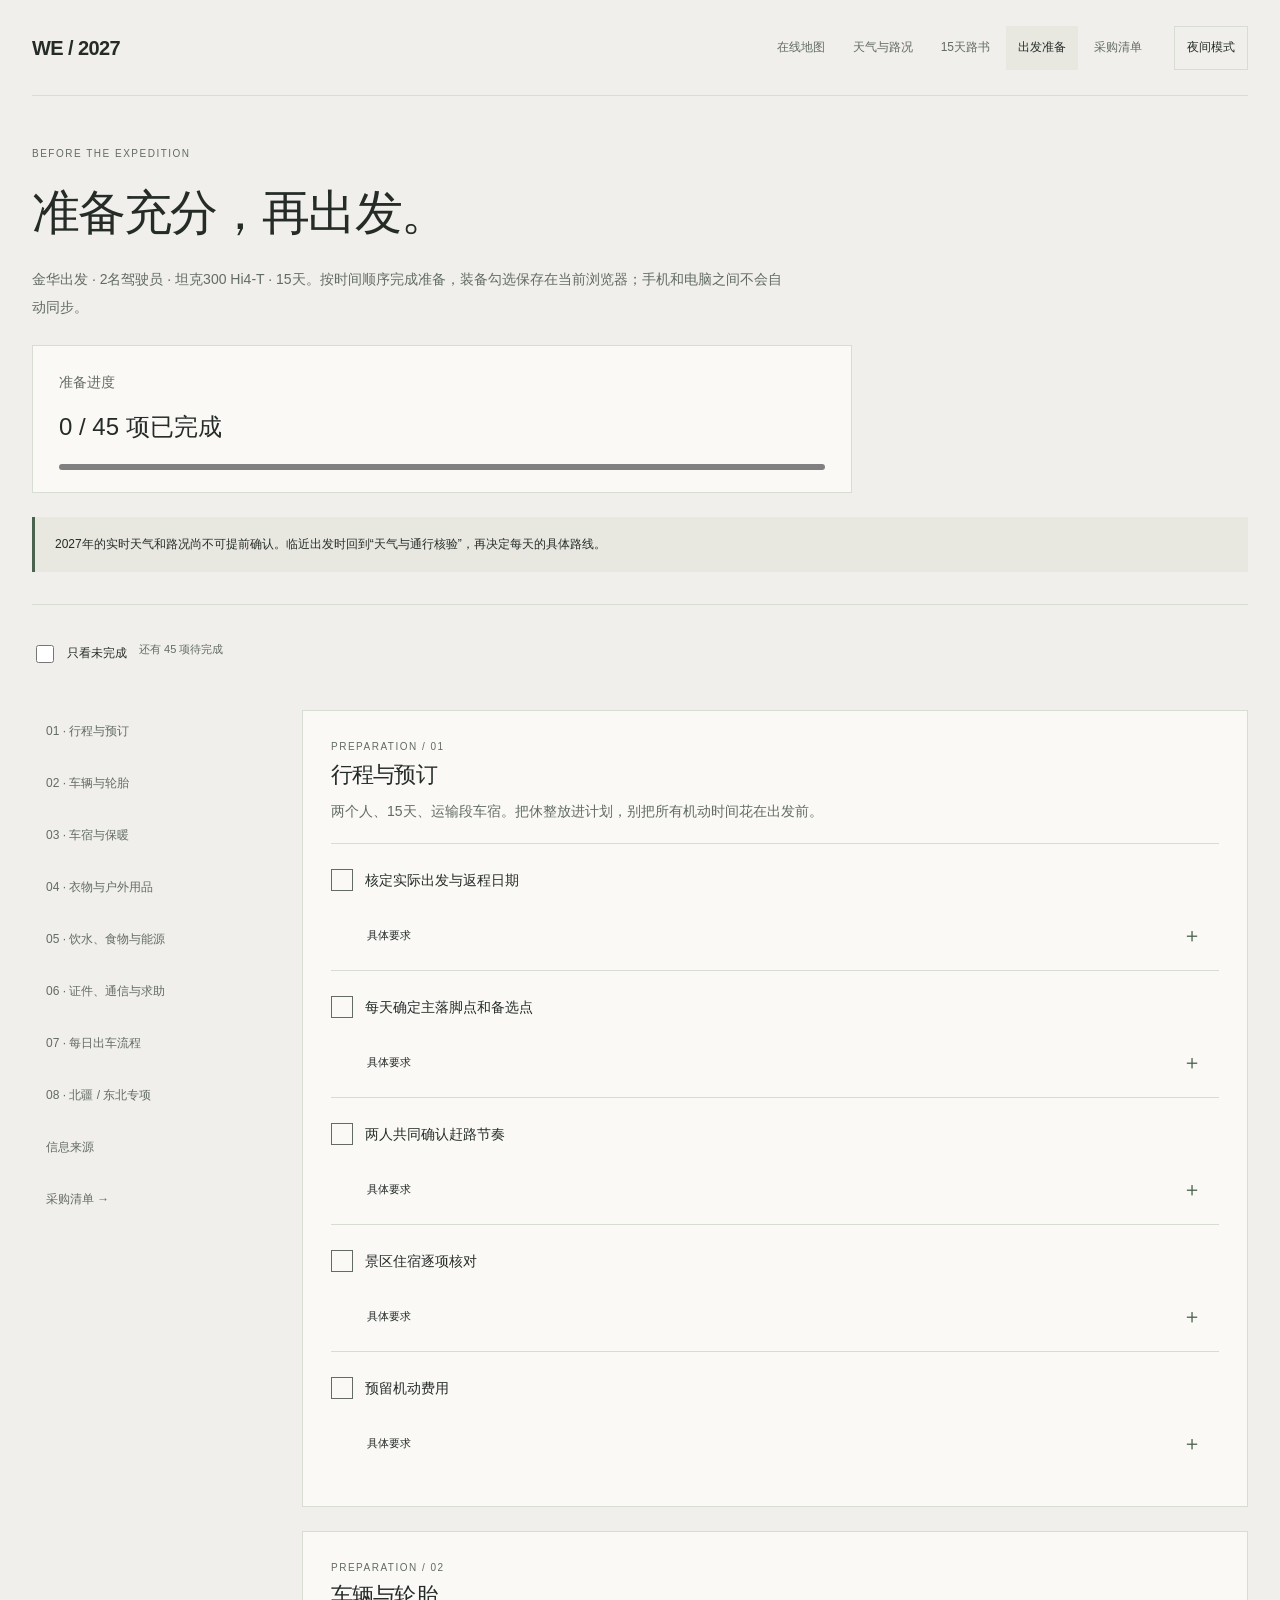
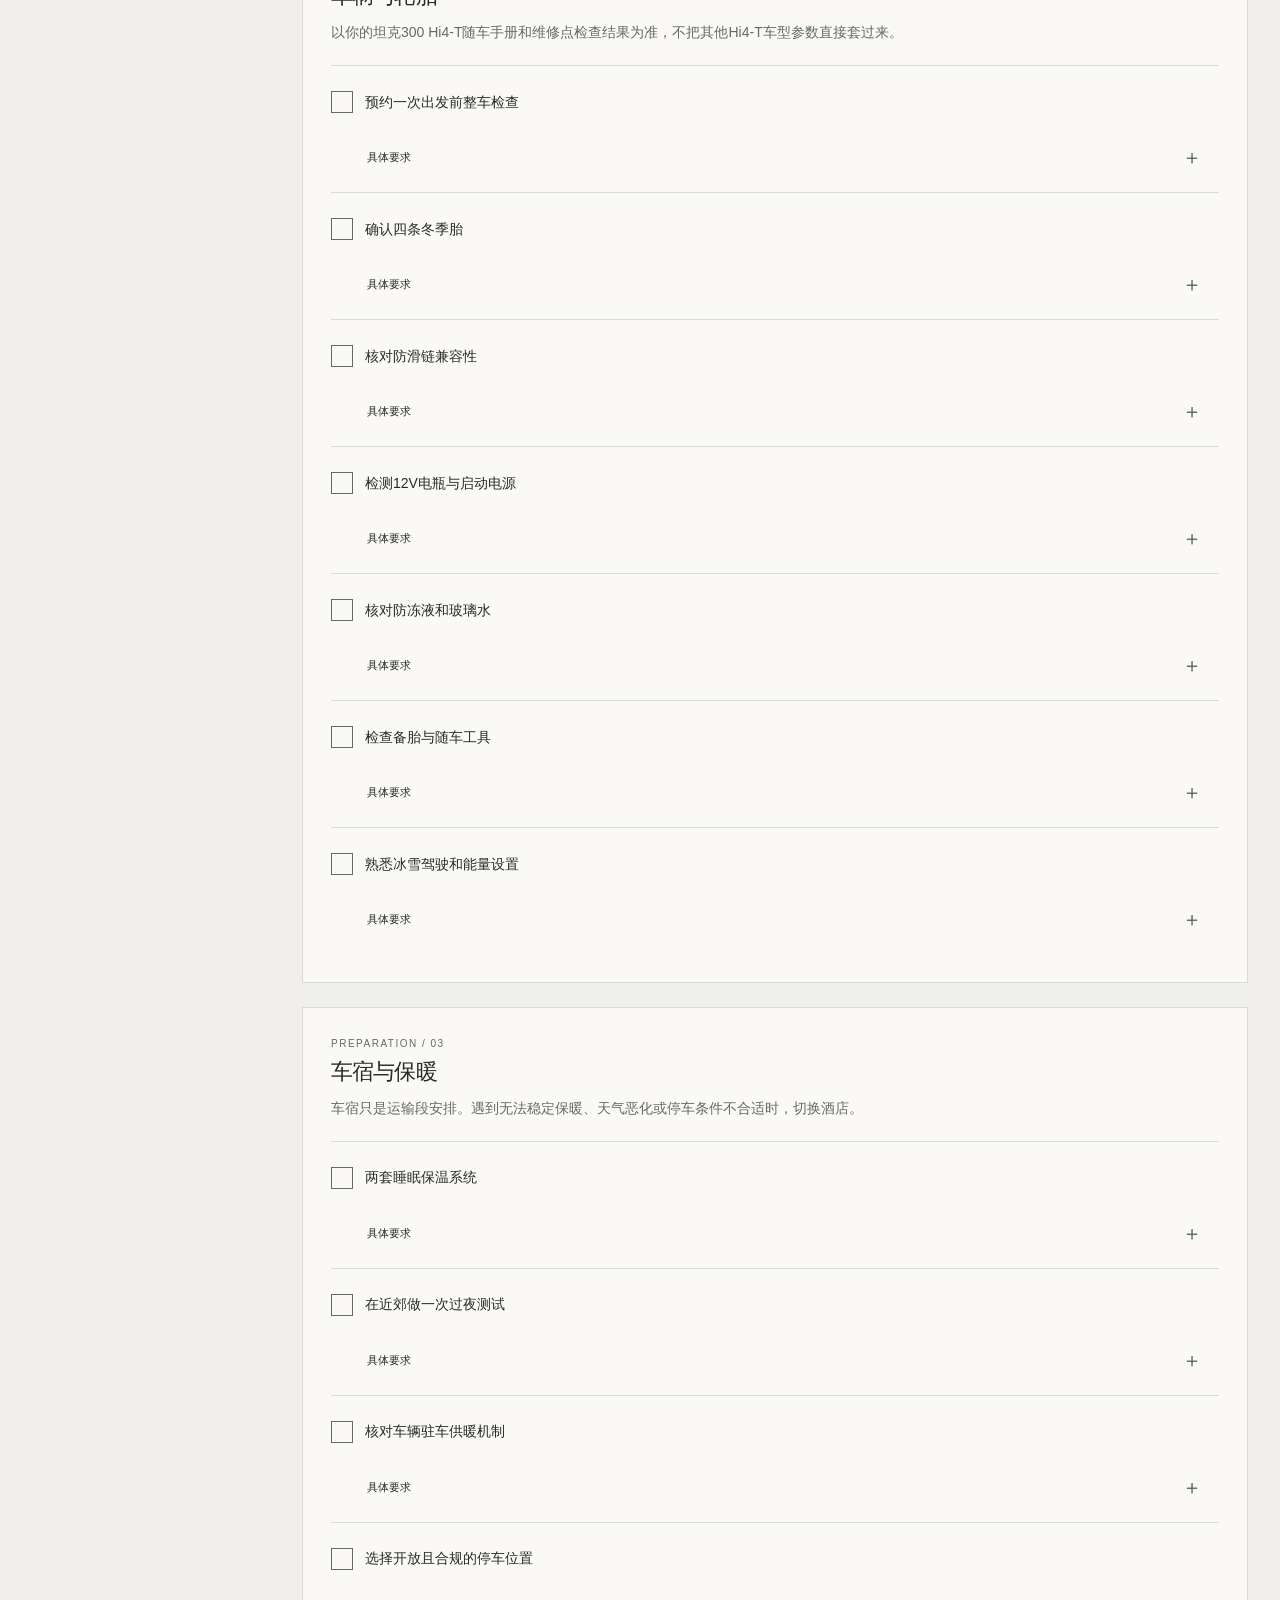
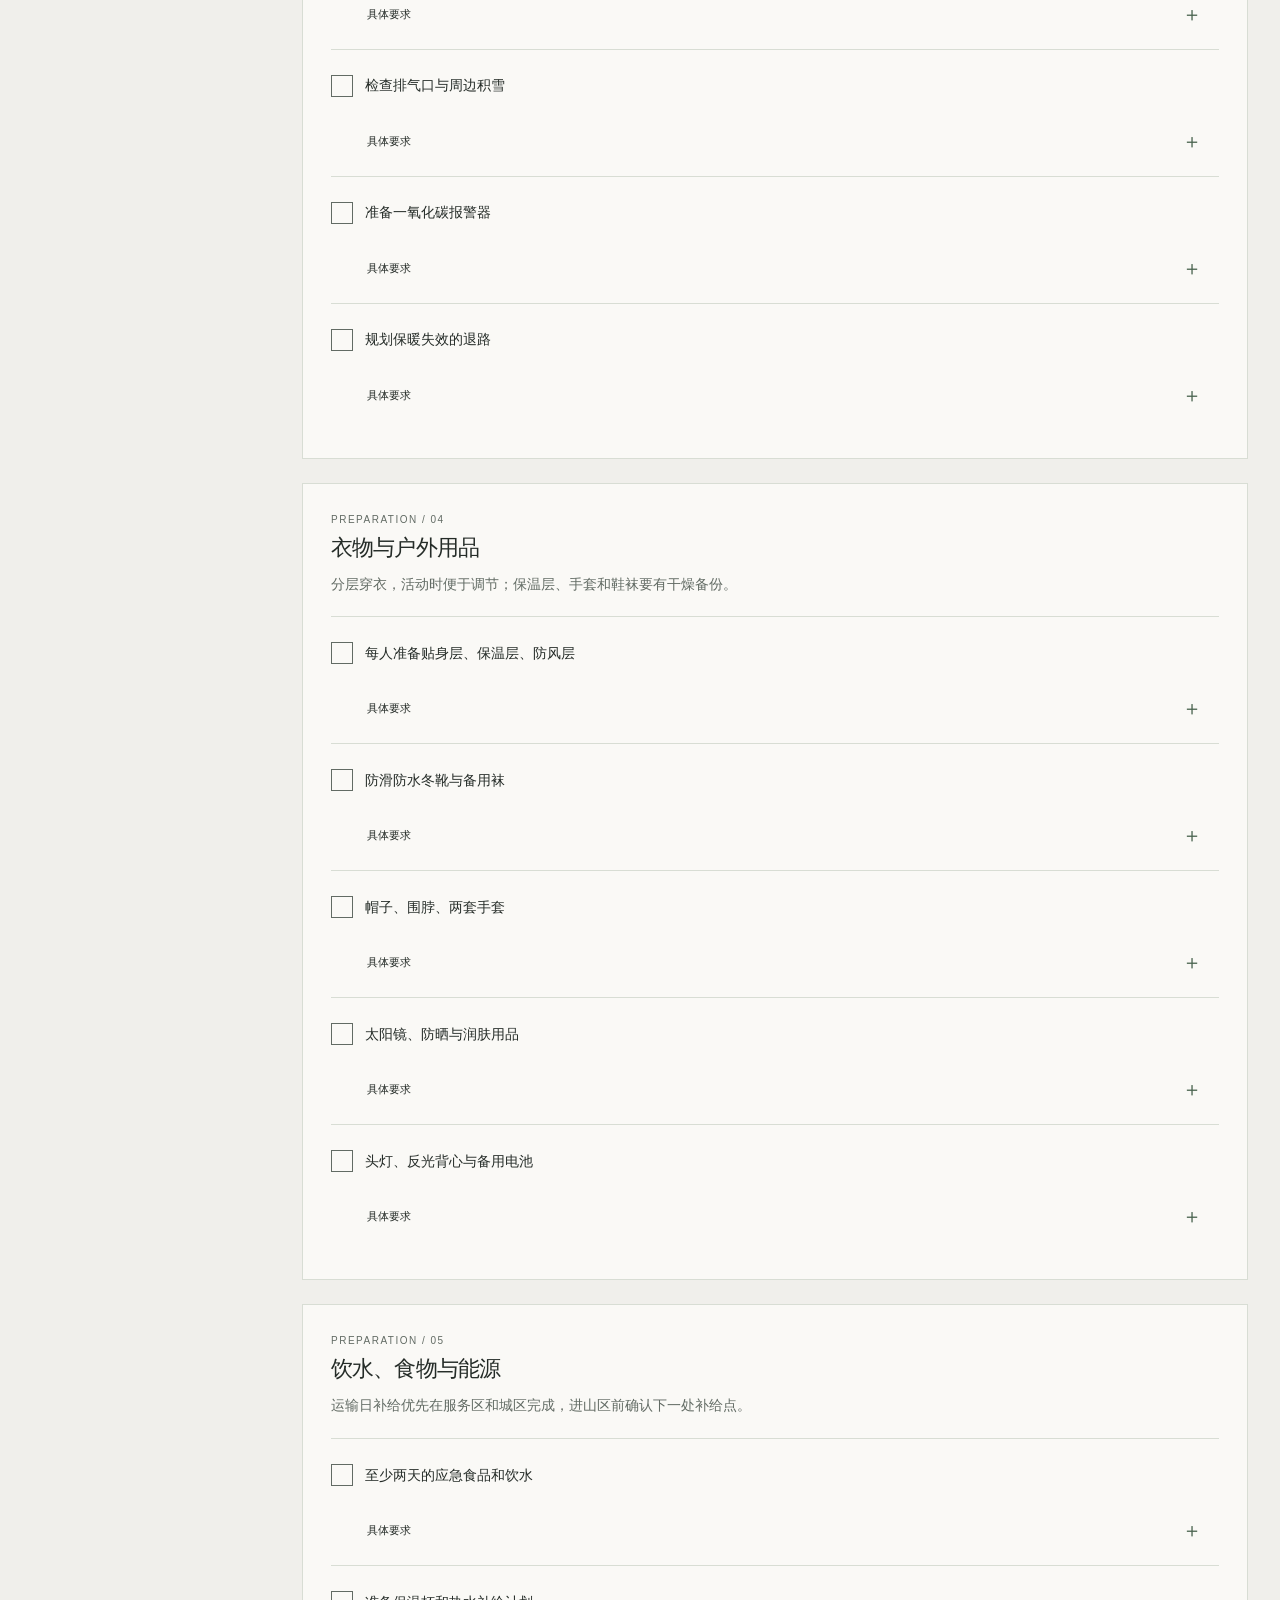
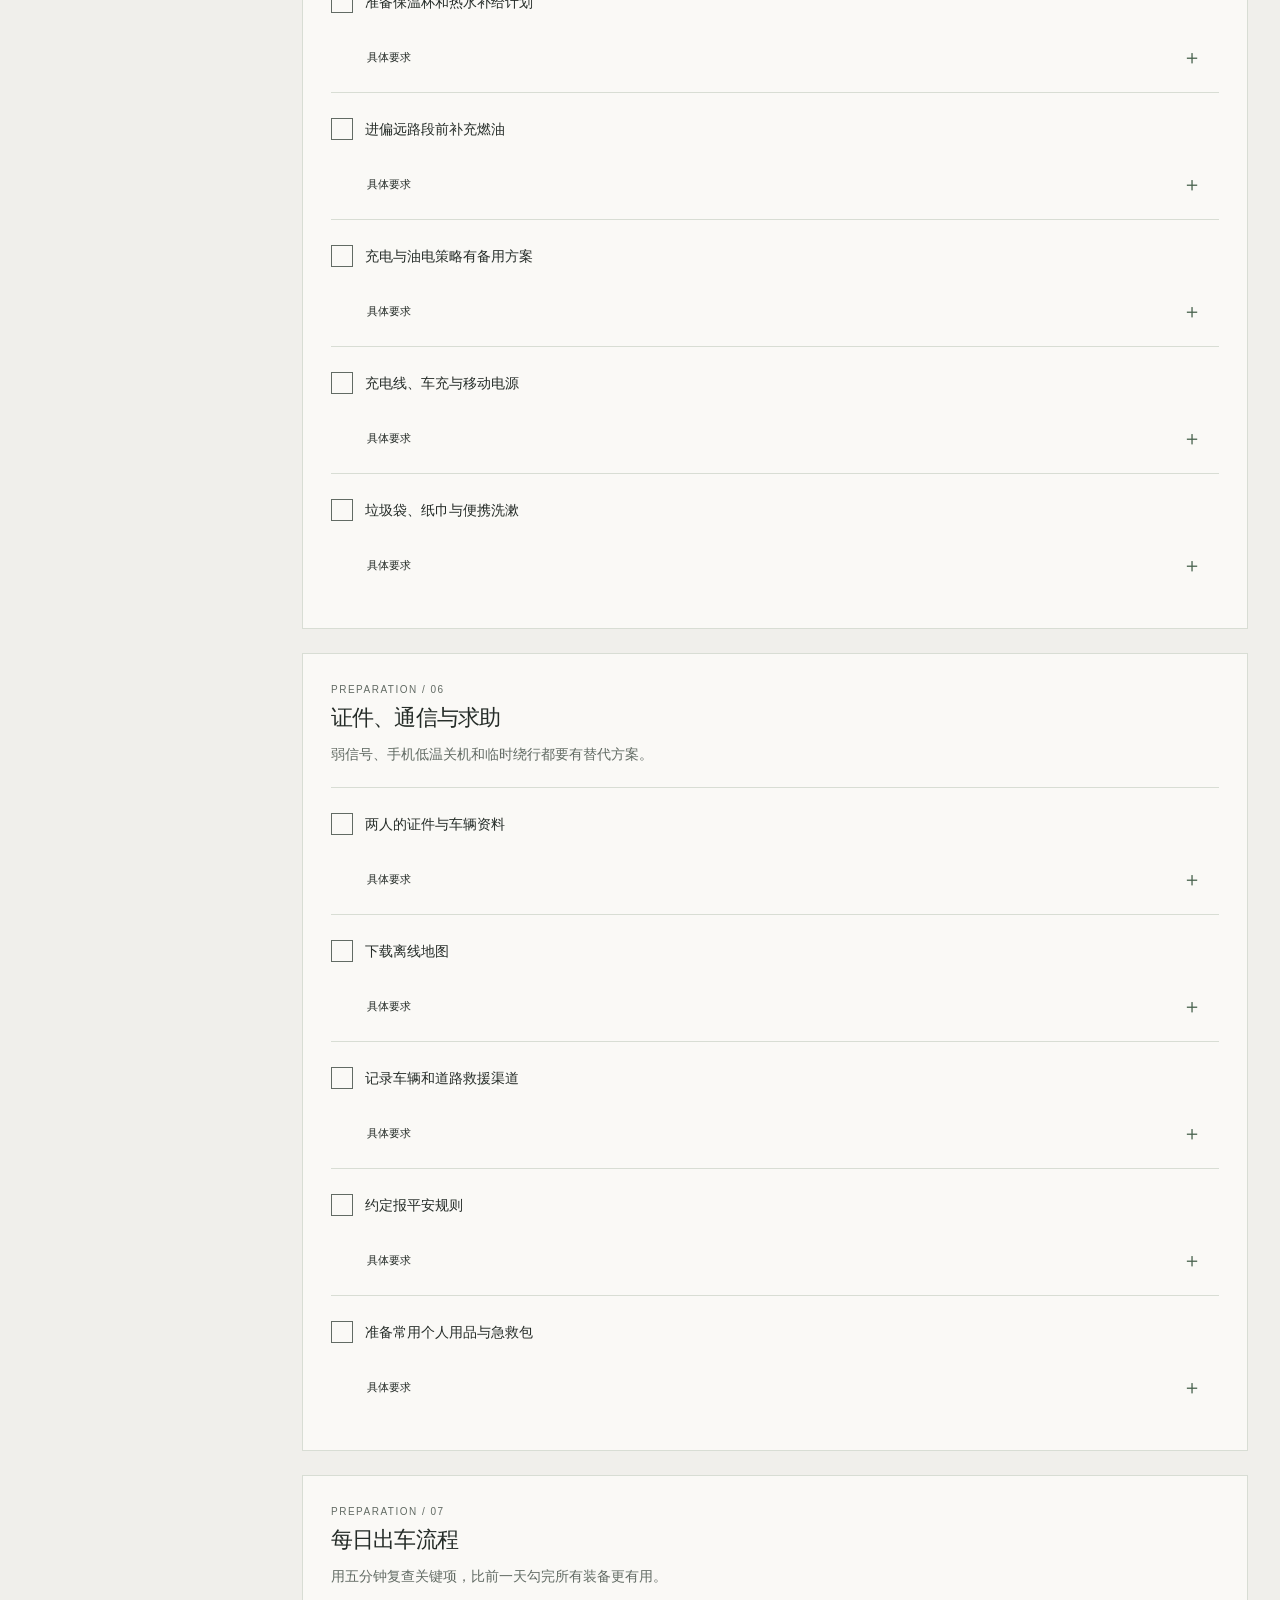
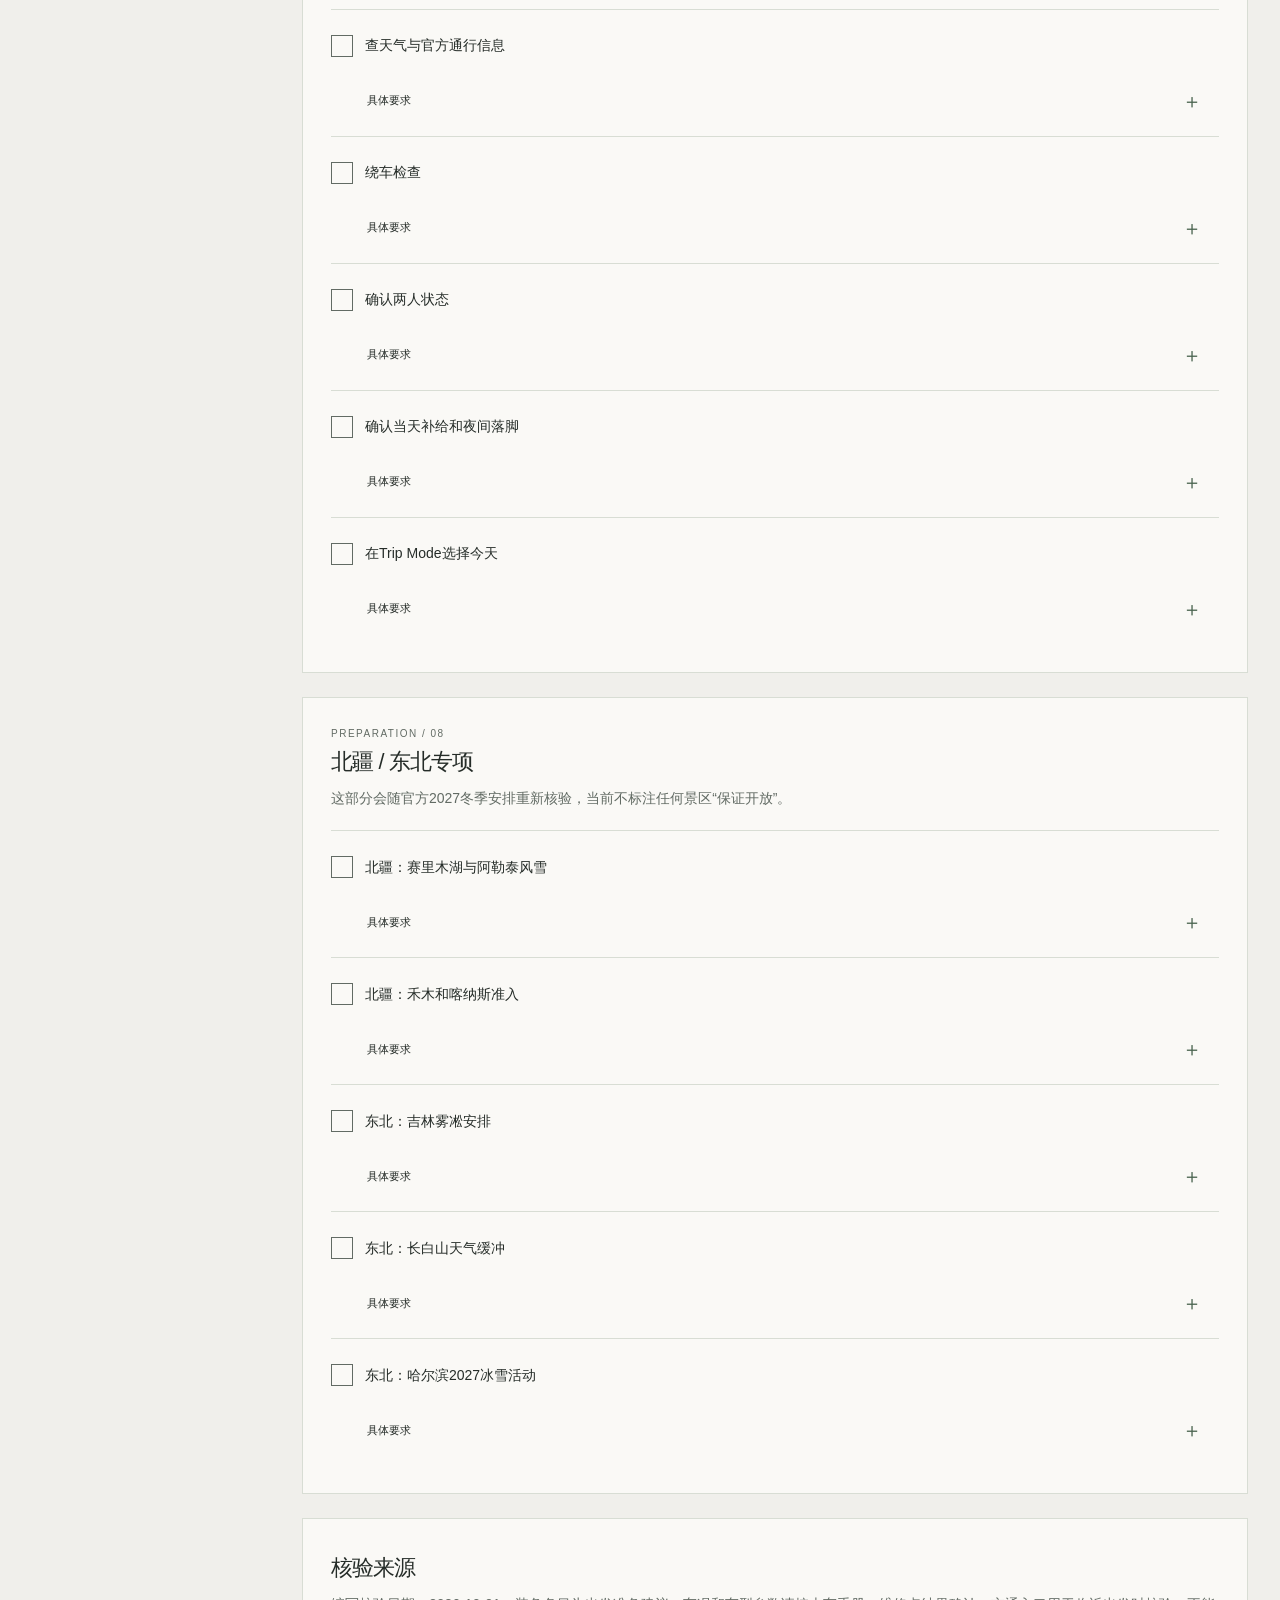
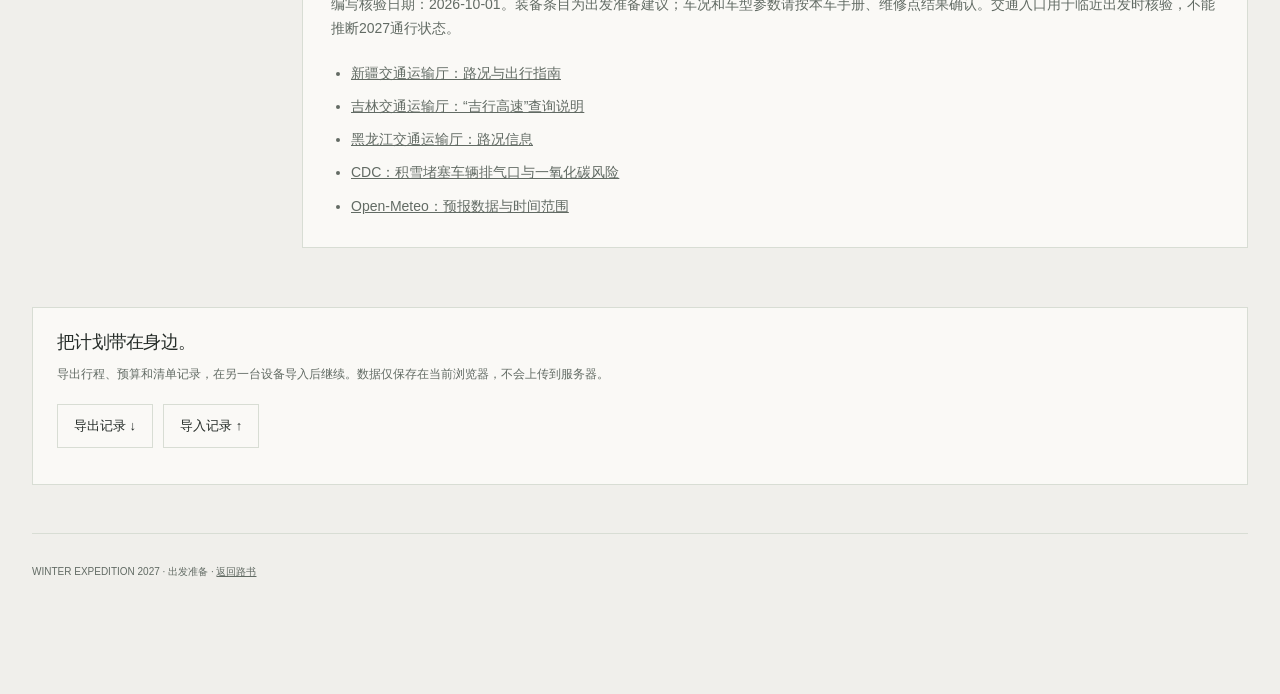
==== commit 21179f00: "Restore square roadbook styling consistent with portfolio" ====
--- a/prepare.html
+++ b/prepare.html
@@ -4,10 +4,12 @@
 <meta charset="UTF-8" />
 <meta name="viewport" content="width=device-width, initial-scale=1.0" />
 <meta name="description" content="Winter Expedition 2027 · 金华出发，北疆与东北双路线，15天冬季自驾路书、Trip Mode与坦克300 Hi4-T出发检查。" />
-<link rel="icon" type="image/svg+xml" href="data:image/svg+xml,%3Csvg%20xmlns%3D%22http%3A//www.w3.org/2000/svg%22%20viewBox%3D%220%200%2032%2032%22%3E%3Crect%20width%3D%2232%22%20height%3D%2232%22%20rx%3D%228%22%20fill%3D%22%230b0f14%22/%3E%3Cpath%20d%3D%22M16%204v24M6%2010l20%2012M6%2022l20-12%22%20stroke%3D%22%23b7d9ff%22%20stroke-width%3D%222.5%22/%3E%3Ccircle%20cx%3D%2216%22%20cy%3D%2216%22%20r%3D%224%22%20fill%3D%22%23ff9d2e%22/%3E%3C/svg%3E" />
 <title>出发准备 · Winter Expedition 2027</title>
 <link rel="stylesheet" href="./vendor/leaflet.css"><link rel="stylesheet" href="./expedition.css">
 <script src="./theme.js"></script><script src="./navigation.js" defer></script>
-<link rel="stylesheet" href="./portfolio-theme.css?v=4b7438be3546">
+<link rel="stylesheet" href="./portfolio-theme.css?v=317485df8f6e">
+<link rel="icon" href="./assets/favicon.svg?v=b72dc2a48f" type="image/svg+xml">
+<link rel="icon" href="./favicon.ico?v=b72dc2a48f" sizes="any">
+<link rel="apple-touch-icon" href="./assets/apple-touch-icon.png?v=b72dc2a48f">
 </head><body><div class="shell"><nav class="site-nav" aria-label="主导航"><a class="brand" href="./index.html" aria-label="Winter Expedition 2027 首页">WE / 2027</a><div class="nav-actions"><button class="close theme-toggle" type="button" data-theme-toggle aria-label="切换到日间模式" aria-pressed="false">日间模式</button><button class="nav-menu-toggle" type="button" aria-expanded="false" aria-controls="siteNavLinks"><span class="nav-menu-icon" aria-hidden="true"></span><span>菜单</span></button></div><div class="nav-links" id="siteNavLinks"><a href="./index.html#overview">在线地图</a><a href="./index.html#conditions">天气与路况</a><a href="./index.html#roadbook">15天路书</a><a href="./prepare.html" aria-current="page">出发准备</a><a href="./shopping.html">采购清单</a></div></nav><header class="prepare-head"><div class="kicker">BEFORE THE EXPEDITION</div><h1>准备充分，再出发。</h1><p>金华出发 · 2名驾驶员 · 坦克300 Hi4-T · 15天。按时间顺序完成准备，装备勾选保存在当前浏览器；手机和电脑之间不会自动同步。</p><div class="prep-progress"><span class="prep-progress-label">准备进度</span><strong id="prepCount">0 / 45 项已完成</strong><progress id="prepProgress" max="45" value="0" aria-label="准备事项完成进度"></progress></div><div class="notice">2027年的实时天气和路况尚不可提前确认。临近出发时回到“天气与通行核验”，再决定每天的具体路线。</div></header><div class="prep-layout"><aside class="prep-nav" aria-label="准备目录"><a href="#plan">01 · 行程与预订</a><a href="#vehicle">02 · 车辆与轮胎</a><a href="#sleep">03 · 车宿与保暖</a><a href="#clothing">04 · 衣物与户外用品</a><a href="#supplies">05 · 饮水、食物与能源</a><a href="#documents">06 · 证件、通信与求助</a><a href="#daily">07 · 每日出车流程</a><a href="#routes">08 · 北疆 / 东北专项</a><a href="#sources">信息来源</a><a href="./shopping.html">采购清单 →</a></aside><main><section id="plan" class="card prep-section"><div class="kicker">PREPARATION / 01</div><h2>行程与预订</h2><p class="intro">两个人、15天、运输段车宿。把休整放进计划，别把所有机动时间花在出发前。</p><div class="check prep-item"><label class="prep-item-title" for="prep-plan-0"><input id="prep-plan-0" type="checkbox" data-prep="plan-0"><strong>核定实际出发与返程日期</strong></label><details class="prep-item-detail"><summary>具体要求</summary><p>以最终年假安排为准；2027春节交通与景区政策待发布后再核对，不套用2026年的免费时段或门票安排。</p></details></div><div class="check prep-item"><label class="prep-item-title" for="prep-plan-1"><input id="prep-plan-1" type="checkbox" data-prep="plan-1"><strong>每天确定主落脚点和备选点</strong></label><details class="prep-item-detail"><summary>具体要求</summary><p>运输日选择正规服务区；准备一个可临时入住的城区酒店。备选位置写进离线地图。</p></details></div><div class="check prep-item"><label class="prep-item-title" for="prep-plan-2"><input id="prep-plan-2" type="checkbox" data-prep="plan-2"><strong>两人共同确认赶路节奏</strong></label><details class="prep-item-detail"><summary>具体要求</summary><p>轮换不等于可以无限延长驾驶；疲劳、视线差或降雪加剧时优先停止推进。</p></details></div><div class="check prep-item"><label class="prep-item-title" for="prep-plan-3"><input id="prep-plan-3" type="checkbox" data-prep="plan-3"><strong>景区住宿逐项核对</strong></label><details class="prep-item-detail"><summary>具体要求</summary><p>确认暖气、停车、到达时间和取消条款；禾木/喀纳斯、长白山另查冬季车辆准入和接驳安排。</p></details></div><div class="check prep-item"><label class="prep-item-title" for="prep-plan-4"><input id="prep-plan-4" type="checkbox" data-prep="plan-4"><strong>预留机动费用</strong></label><details class="prep-item-detail"><summary>具体要求</summary><p>除燃油、过路费、住宿、门票与餐饮，留出临时多住、车辆救援和调整路线的预算。</p></details></div></section><section id="vehicle" class="card prep-section"><div class="kicker">PREPARATION / 02</div><h2>车辆与轮胎</h2><p class="intro">以你的坦克300 Hi4-T随车手册和维修点检查结果为准，不把其他Hi4-T车型参数直接套过来。</p><div class="check prep-item"><label class="prep-item-title" for="prep-vehicle-0"><input id="prep-vehicle-0" type="checkbox" data-prep="vehicle-0"><strong>预约一次出发前整车检查</strong></label><details class="prep-item-detail"><summary>具体要求</summary><p>检查制动、灯光、雨刷、底盘、油液与保养周期；把已知故障先处理完。</p></details></div><div class="check prep-item"><label class="prep-item-title" for="prep-vehicle-1"><input id="prep-vehicle-1" type="checkbox" data-prep="vehicle-1"><strong>确认四条冬季胎</strong></label><details class="prep-item-detail"><summary>具体要求</summary><p>核对尺寸、负载与速度级别、胎龄、损伤与花纹；冷态胎压按车辆标定和载荷要求设置。</p></details></div><div class="check prep-item"><label class="prep-item-title" for="prep-vehicle-2"><input id="prep-vehicle-2" type="checkbox" data-prep="vehicle-2"><strong>核对防滑链兼容性</strong></label><details class="prep-item-detail"><summary>具体要求</summary><p>确认轮胎尺寸和车辆允许安装的位置、轮拱间隙；出发前实际练习安装，遵守链具速度限制。</p></details></div><div class="check prep-item"><label class="prep-item-title" for="prep-vehicle-3"><input id="prep-vehicle-3" type="checkbox" data-prep="vehicle-3"><strong>检测12V电瓶与启动电源</strong></label><details class="prep-item-detail"><summary>具体要求</summary><p>低温启动电源按其说明书存放、充电和连接；确认搭电点位置。</p></details></div><div class="check prep-item"><label class="prep-item-title" for="prep-vehicle-4"><input id="prep-vehicle-4" type="checkbox" data-prep="vehicle-4"><strong>核对防冻液和玻璃水</strong></label><details class="prep-item-detail"><summary>具体要求</summary><p>冰点要适配预计沿线低温；请维修点确认车型兼容性，不混用不明液体。</p></details></div><div class="check prep-item"><label class="prep-item-title" for="prep-vehicle-5"><input id="prep-vehicle-5" type="checkbox" data-prep="vehicle-5"><strong>检查备胎与随车工具</strong></label><details class="prep-item-detail"><summary>具体要求</summary><p>核对备胎状态、千斤顶和扳手；练习安全停车及更换流程。雪铲、牵引装备固定牢靠。</p></details></div><div class="check prep-item"><label class="prep-item-title" for="prep-vehicle-6"><input id="prep-vehicle-6" type="checkbox" data-prep="vehicle-6"><strong>熟悉冰雪驾驶和能量设置</strong></label><details class="prep-item-detail"><summary>具体要求</summary><p>出发前在安全环境熟悉车辆模式；保电、驻车空调、外放电限制以本车手册为准。</p></details></div></section><section id="sleep" class="card prep-section"><div class="kicker">PREPARATION / 03</div><h2>车宿与保暖</h2><p class="intro">车宿只是运输段安排。遇到无法稳定保暖、天气恶化或停车条件不合适时，切换酒店。</p><div class="check prep-item"><label class="prep-item-title" for="prep-sleep-0"><input id="prep-sleep-0" type="checkbox" data-prep="sleep-0"><strong>两套睡眠保温系统</strong></label><details class="prep-item-detail"><summary>具体要求</summary><p>睡袋按舒适温标选择，配保温垫、帽子和干燥衣物；保暖不能只依赖车辆空调。</p></details></div><div class="check prep-item"><label class="prep-item-title" for="prep-sleep-1"><input id="prep-sleep-1" type="checkbox" data-prep="sleep-1"><strong>在近郊做一次过夜测试</strong></label><details class="prep-item-detail"><summary>具体要求</summary><p>先验证两人躺卧空间、窗户遮挡、冷凝水、实际耗电与取物路径，再决定长途怎么布置。</p></details></div><div class="check prep-item"><label class="prep-item-title" for="prep-sleep-2"><input id="prep-sleep-2" type="checkbox" data-prep="sleep-2"><strong>核对车辆驻车供暖机制</strong></label><details class="prep-item-detail"><summary>具体要求</summary><p>向本车手册或厂家确认发动机会否自动启动、低电量行为与驻车空调限制，不能假设整夜纯电运行。</p></details></div><div class="check prep-item"><label class="prep-item-title" for="prep-sleep-3"><input id="prep-sleep-3" type="checkbox" data-prep="sleep-3"><strong>选择开放且合规的停车位置</strong></label><details class="prep-item-detail"><summary>具体要求</summary><p>确认服务区允许停留；避开封闭空间、积雪围挡、应急车道、道路肩部和可能堵塞出入口的位置。</p></details></div><div class="check prep-item"><label class="prep-item-title" for="prep-sleep-4"><input id="prep-sleep-4" type="checkbox" data-prep="sleep-4"><strong>检查排气口与周边积雪</strong></label><details class="prep-item-detail"><summary>具体要求</summary><p>积雪堵住排气口可能造成一氧化碳进入车内；持续降雪时尤其不能只检查一次就整夜依赖发动机供暖。</p></details></div><div class="check prep-item"><label class="prep-item-title" for="prep-sleep-5"><input id="prep-sleep-5" type="checkbox" data-prep="sleep-5"><strong>准备一氧化碳报警器</strong></label><details class="prep-item-detail"><summary>具体要求</summary><p>核对设备电池、适用温度和自检功能。报警器是补充防护，不能保证运行发动机过夜安全。车内不使用明火、炭火或燃气炉。</p></details></div><div class="check prep-item"><label class="prep-item-title" for="prep-sleep-6"><input id="prep-sleep-6" type="checkbox" data-prep="sleep-6"><strong>规划保暖失效的退路</strong></label><details class="prep-item-detail"><summary>具体要求</summary><p>提前找附近酒店和服务区室内休息点；保暖系统出问题就结束车宿，不把睡袋当作极端天气通行许可。</p></details></div></section><section id="clothing" class="card prep-section"><div class="kicker">PREPARATION / 04</div><h2>衣物与户外用品</h2><p class="intro">分层穿衣，活动时便于调节；保温层、手套和鞋袜要有干燥备份。</p><div class="check prep-item"><label class="prep-item-title" for="prep-clothing-0"><input id="prep-clothing-0" type="checkbox" data-prep="clothing-0"><strong>每人准备贴身层、保温层、防风层</strong></label><details class="prep-item-detail"><summary>具体要求</summary><p>按预计气温与活动时间组合，不靠单件厚衣服完成所有场景。</p></details></div><div class="check prep-item"><label class="prep-item-title" for="prep-clothing-1"><input id="prep-clothing-1" type="checkbox" data-prep="clothing-1"><strong>防滑防水冬靴与备用袜</strong></label><details class="prep-item-detail"><summary>具体要求</summary><p>提前试穿磨合；干燥袜与手套单独装防水袋。</p></details></div><div class="check prep-item"><label class="prep-item-title" for="prep-clothing-2"><input id="prep-clothing-2" type="checkbox" data-prep="clothing-2"><strong>帽子、围脖、两套手套</strong></label><details class="prep-item-detail"><summary>具体要求</summary><p>保留一副方便操作手机、装链和补给的手套；接触金属时保护皮肤。</p></details></div><div class="check prep-item"><label class="prep-item-title" for="prep-clothing-3"><input id="prep-clothing-3" type="checkbox" data-prep="clothing-3"><strong>太阳镜、防晒与润肤用品</strong></label><details class="prep-item-detail"><summary>具体要求</summary><p>雪地反光强，户外观景别忽略眼部和皮肤防护。</p></details></div><div class="check prep-item"><label class="prep-item-title" for="prep-clothing-4"><input id="prep-clothing-4" type="checkbox" data-prep="clothing-4"><strong>头灯、反光背心与备用电池</strong></label><details class="prep-item-detail"><summary>具体要求</summary><p>夜间取物和停车处理需要照明；拍摄与照明电池按说明书做好低温保护。</p></details></div></section><section id="supplies" class="card prep-section"><div class="kicker">PREPARATION / 05</div><h2>饮水、食物与能源</h2><p class="intro">运输日补给优先在服务区和城区完成，进山区前确认下一处补给点。</p><div class="check prep-item"><label class="prep-item-title" for="prep-supplies-0"><input id="prep-supplies-0" type="checkbox" data-prep="supplies-0"><strong>至少两天的应急食品和饮水</strong></label><details class="prep-item-detail"><summary>具体要求</summary><p>两个人分别核对数量；选容易直接食用的食品。饮水放保温环境，别把所有水都留在容易冻住的储物处。</p></details></div><div class="check prep-item"><label class="prep-item-title" for="prep-supplies-1"><input id="prep-supplies-1" type="checkbox" data-prep="supplies-1"><strong>准备保温杯和热水补给计划</strong></label><details class="prep-item-detail"><summary>具体要求</summary><p>在服务区补热水；不在车内开炉烧水。</p></details></div><div class="check prep-item"><label class="prep-item-title" for="prep-supplies-2"><input id="prep-supplies-2" type="checkbox" data-prep="supplies-2"><strong>进偏远路段前补充燃油</strong></label><details class="prep-item-detail"><summary>具体要求</summary><p>核对加油站营业、下一处补给距离；不把最低油量或纯电续航当作冬季极限保证。</p></details></div><div class="check prep-item"><label class="prep-item-title" for="prep-supplies-3"><input id="prep-supplies-3" type="checkbox" data-prep="supplies-3"><strong>充电与油电策略有备用方案</strong></label><details class="prep-item-detail"><summary>具体要求</summary><p>核对充电站是否可用、接口与运营时段；低温下实际续航变化大，保留燃油与电量余量。</p></details></div><div class="check prep-item"><label class="prep-item-title" for="prep-supplies-4"><input id="prep-supplies-4" type="checkbox" data-prep="supplies-4"><strong>充电线、车充与移动电源</strong></label><details class="prep-item-detail"><summary>具体要求</summary><p>两部手机、相机和照明分开补能；外放电设备不超过本车允许功率。</p></details></div><div class="check prep-item"><label class="prep-item-title" for="prep-supplies-5"><input id="prep-supplies-5" type="checkbox" data-prep="supplies-5"><strong>垃圾袋、纸巾与便携洗漱</strong></label><details class="prep-item-detail"><summary>具体要求</summary><p>服务区车宿时保持环境整洁；提前确认厕所、热水和室内开放时间。</p></details></div></section><section id="documents" class="card prep-section"><div class="kicker">PREPARATION / 06</div><h2>证件、通信与求助</h2><p class="intro">弱信号、手机低温关机和临时绕行都要有替代方案。</p><div class="check prep-item"><label class="prep-item-title" for="prep-documents-0"><input id="prep-documents-0" type="checkbox" data-prep="documents-0"><strong>两人的证件与车辆资料</strong></label><details class="prep-item-detail"><summary>具体要求</summary><p>身份证、驾驶证、行驶证、保单与必要授权备齐；电子副本离线保存，纸质信息分开放。</p></details></div><div class="check prep-item"><label class="prep-item-title" for="prep-documents-1"><input id="prep-documents-1" type="checkbox" data-prep="documents-1"><strong>下载离线地图</strong></label><details class="prep-item-detail"><summary>具体要求</summary><p>提前下载运输段与目的地区域；保存酒店、加油站、服务区和备选停车点。</p></details></div><div class="check prep-item"><label class="prep-item-title" for="prep-documents-2"><input id="prep-documents-2" type="checkbox" data-prep="documents-2"><strong>记录车辆和道路救援渠道</strong></label><details class="prep-item-detail"><summary>具体要求</summary><p>把保险救援、厂家服务、沿线高速运营方电话保存到两部手机；新疆高速救援12122，交通咨询12328。</p></details></div><div class="check prep-item"><label class="prep-item-title" for="prep-documents-3"><input id="prep-documents-3" type="checkbox" data-prep="documents-3"><strong>约定报平安规则</strong></label><details class="prep-item-detail"><summary>具体要求</summary><p>向家人共享当日目标与预计抵达时间；弱信号前说明下一次联系时间，不依赖持续在线定位。</p></details></div><div class="check prep-item"><label class="prep-item-title" for="prep-documents-4"><input id="prep-documents-4" type="checkbox" data-prep="documents-4"><strong>准备常用个人用品与急救包</strong></label><details class="prep-item-detail"><summary>具体要求</summary><p>带上本人常用物品、清洁包扎用品；有特定健康需要时提前向专业人员确认长途与低温安排。</p></details></div></section><section id="daily" class="card prep-section"><div class="kicker">PREPARATION / 07</div><h2>每日出车流程</h2><p class="intro">用五分钟复查关键项，比前一天勾完所有装备更有用。</p><div class="check prep-item"><label class="prep-item-title" for="prep-daily-0"><input id="prep-daily-0" type="checkbox" data-prep="daily-0"><strong>查天气与官方通行信息</strong></label><details class="prep-item-detail"><summary>具体要求</summary><p>看下一段目的地天气、降雪、阵风和日落时间；从官方渠道核对高速、支线与景区准入。</p></details></div><div class="check prep-item"><label class="prep-item-title" for="prep-daily-1"><input id="prep-daily-1" type="checkbox" data-prep="daily-1"><strong>绕车检查</strong></label><details class="prep-item-detail"><summary>具体要求</summary><p>观察轮胎、漏液、灯光、窗玻璃和排气口；清除影响视野与行车的积雪。</p></details></div><div class="check prep-item"><label class="prep-item-title" for="prep-daily-2"><input id="prep-daily-2" type="checkbox" data-prep="daily-2"><strong>确认两人状态</strong></label><details class="prep-item-detail"><summary>具体要求</summary><p>任何一人困倦、身体不适或不愿继续时，先休整再决定，不用完成天数作为推进理由。</p></details></div><div class="check prep-item"><label class="prep-item-title" for="prep-daily-3"><input id="prep-daily-3" type="checkbox" data-prep="daily-3"><strong>确认当天补给和夜间落脚</strong></label><details class="prep-item-detail"><summary>具体要求</summary><p>确定加油、餐饮、休息与备选酒店的位置；能见度差时提前收车。</p></details></div><div class="check prep-item"><label class="prep-item-title" for="prep-daily-4"><input id="prep-daily-4" type="checkbox" data-prep="daily-4"><strong>在Trip Mode选择今天</strong></label><details class="prep-item-detail"><summary>具体要求</summary><p>确认路线、预计里程和落脚安排；原型公里数为估算，执行以当天导航为准。</p></details></div></section><section id="routes" class="card prep-section"><div class="kicker">PREPARATION / 08</div><h2>北疆 / 东北专项</h2><p class="intro">这部分会随官方2027冬季安排重新核验，当前不标注任何景区“保证开放”。</p><div class="check prep-item"><label class="prep-item-title" for="prep-routes-0"><input id="prep-routes-0" type="checkbox" data-prep="routes-0"><strong>北疆：赛里木湖与阿勒泰风雪</strong></label><details class="prep-item-detail"><summary>具体要求</summary><p>重点核对G30、G3014、山区支线和景区交通组织；湖区、开阔地的强风不只影响体感，也会影响驾驶。</p></details></div><div class="check prep-item"><label class="prep-item-title" for="prep-routes-1"><input id="prep-routes-1" type="checkbox" data-prep="routes-1"><strong>北疆：禾木和喀纳斯准入</strong></label><details class="prep-item-detail"><summary>具体要求</summary><p>核对是否允许社会车辆、是否需要换乘、雪胎或防滑链要求、停车与住宿可达性。</p></details></div><div class="check prep-item"><label class="prep-item-title" for="prep-routes-2"><input id="prep-routes-2" type="checkbox" data-prep="routes-2"><strong>东北：吉林雾凇安排</strong></label><details class="prep-item-detail"><summary>具体要求</summary><p>雾凇不是每日保证出现；把观景与休整结合，前一晚查天气再决定早晨是否出门。</p></details></div><div class="check prep-item"><label class="prep-item-title" for="prep-routes-3"><input id="prep-routes-3" type="checkbox" data-prep="routes-3"><strong>东北：长白山天气缓冲</strong></label><details class="prep-item-detail"><summary>具体要求</summary><p>留出景区临时关闭时的室内、温泉或城区休整方案；当天开放公告优先于已购票计划。</p></details></div><div class="check prep-item"><label class="prep-item-title" for="prep-routes-4"><input id="prep-routes-4" type="checkbox" data-prep="routes-4"><strong>东北：哈尔滨2027冰雪活动</strong></label><details class="prep-item-detail"><summary>具体要求</summary><p>待2027活动公布后再核对票务、开放时段、接驳和停车，不沿用2026图片中的场地安排。</p></details></div></section><section class="card prep-section" id="sources"><h2>核验来源</h2><p class="intro">编写核验日期：2026-10-01。装备条目为出发准备建议；车况和车型参数请按本车手册、维修点结果确认。交通入口用于临近出发时核验，不能推断2027通行状态。</p><ul class="source-list"><li><a href="https://jtyst.xinjiang.gov.cn/" target="_blank" rel="noopener">新疆交通运输厅：路况与出行指南</a></li><li><a href="https://jtyst.jl.gov.cn/zx_133250/jtyw/202311/t20231108_8832660.html" target="_blank" rel="noopener">吉林交通运输厅：“吉行高速”查询说明</a></li><li><a href="https://jt.hlj.gov.cn/jt/c105225/list.shtml" target="_blank" rel="noopener">黑龙江交通运输厅：路况信息</a></li><li><a href="https://www.cdc.gov/natural-disasters/psa-toolkit/clear-snow-from-tailpipes.html" target="_blank" rel="noopener">CDC：积雪堵塞车辆排气口与一氧化碳风险</a></li><li><a href="https://open-meteo.com/en/docs" target="_blank" rel="noopener">Open-Meteo：预报数据与时间范围</a></li></ul></section></main></div><footer class="footer">WINTER EXPEDITION 2027 · 出发准备 · <a href="./index.html">返回路书</a></footer></div><script src="./prepare.js"></script><script src="./experience.js?v=1e01f81921ed"></script>
 </body></html>
--- a/portfolio-theme.css
+++ b/portfolio-theme.css
@@ -2,39 +2,41 @@
 :root,:root[data-theme="day"]{
  --bg:#f0efeb;--panel:#faf9f6;--panel2:#e8e8e1;--text:#252c28;--muted:#626b64;--line:#d8ddd4;
  --accent:#49634f;--ice:#49634f;--good:#3e694e;--surface:#faf9f6;
- --r-control:10px;--r-row:12px;--r-panel:18px;--r-hero:24px;
+ --r-control:0px;--r-row:0px;--r-panel:0px;--r-hero:0px;
  --page-pad:32px;--panel-pad:28px;--section-gap:64px;
  --f-page:clamp(2.5rem,4vw,3.7rem);--f-section:1.9rem;--f-card:1.35rem;
 }
 :root[data-theme="night"]{--bg:#1d2420;--panel:#252f28;--panel2:#303e33;--text:#f0f2eb;--muted:#b4c0b5;--line:#415045;--accent:#aec5a7;--ice:#aec5a7;--good:#aec5a7;--surface:#252f28}
 [hidden]{display:none!important}html{scroll-padding-top:28px}body,[data-theme="day"] body{background:var(--bg);color:var(--text);font-family:MiSans,"PingFang SC","Microsoft YaHei",Arial,sans-serif;line-height:1.8}
 .shell{max-width:1280px;padding-top:0;padding-bottom:112px}.site-nav{min-height:96px;padding:22px 0;margin-bottom:26px;gap:20px;border-bottom:1px solid var(--line)}
-.site-nav .brand{color:var(--text);font-size:20px;font-weight:650;letter-spacing:-.6px}.site-nav .nav-links a{font-size:12px;border-radius:8px}.site-nav .theme-toggle{font-size:12px;background:transparent}
+.site-nav .brand{color:var(--text);font-size:20px;font-weight:650;letter-spacing:-.6px}.site-nav .nav-links a{font-size:12px;border-radius:0}.site-nav .theme-toggle{font-size:12px;background:transparent}
 .kicker{font-size:10px;letter-spacing:1.5px;color:var(--muted)}h1,h2,h3{font-weight:550;letter-spacing:-.04em}.section h2{line-height:1.5;margin-top:10px}.section .lead{font-size:14px;line-height:1.95}.section-head{margin-bottom:26px}.mini{line-height:1.85}
 .hero{border:1px solid var(--line);background:var(--panel)!important;background-image:none!important;color:var(--text);padding:40px;overflow:hidden;box-shadow:0 8px 32px #25332a04}
 .hero:before{content:none}.hero-content{display:grid;grid-template-columns:1.12fr 1fr;grid-template-areas:"copy visual" "stats visual";gap:32px 40px;min-height:0;padding:0;align-items:start}
 .hero-content>div:first-child{grid-area:copy;padding:10px 0 0}.hero h1{font-size:var(--f-page);max-width:none;line-height:1.35;margin:22px 0 16px}.hero-sub{max-width:510px;font-size:13px;color:var(--muted);line-height:2}.hero .kicker{color:var(--muted);font-size:9px}
-.hero-photo-mobile{grid-area:visual;display:block;min-height:460px;height:100%;background-image:var(--hero-photo);background-size:cover;background-position:center;border-radius:14px;filter:saturate(.72)}
-.hero-bottom{grid-area:stats;display:flex;flex-direction:column;align-items:stretch;gap:18px}.route-switch{background:var(--panel2);border:1px solid var(--line);border-radius:30px;margin-top:24px;padding:4px;gap:4px;display:inline-flex}
-.route-switch button{color:var(--muted);font-size:12px;padding:10px 20px;border-radius:24px;font-weight:500}.hero .route-switch button.active{background:var(--text);color:var(--bg)}
+.hero-photo-mobile{grid-area:visual;display:block;min-height:460px;height:100%;background-image:var(--hero-photo);background-size:cover;background-position:center;border-radius:0;filter:saturate(.72)}
+.hero-bottom{grid-area:stats;display:flex;flex-direction:column;align-items:stretch;gap:18px}.route-switch{background:var(--panel2);border:1px solid var(--line);border-radius:0;margin-top:24px;padding:4px;gap:4px;display:inline-flex}
+.route-switch button{color:var(--muted);font-size:12px;padding:10px 20px;border-radius:0;font-weight:500}.hero .route-switch button.active{background:var(--text);color:var(--bg)}
 .quick-stats{width:100%;display:grid;grid-template-columns:1.45fr repeat(3,1fr);background:transparent;border:0;border-top:1px solid var(--line);border-bottom:1px solid var(--line);border-radius:0}
-.stat{border-color:var(--line);padding:18px 12px;gap:9px;border-top:0}.stat:first-child{padding-left:0}.stat span{color:var(--muted);font-size:10px}.stat strong{font-size:23px;font-weight:500}.stat-primary strong{font-size:31px}.hero-bottom>div:last-child{display:flex;align-items:start;gap:12px}.tag{background:var(--panel2);color:var(--text);border-radius:5px;letter-spacing:.8px;font-size:8px;font-weight:500;flex:none;padding:6px 9px}
+.stat{border-color:var(--line);padding:18px 12px;gap:9px;border-top:0}.stat:first-child{padding-left:0}.stat span{color:var(--muted);font-size:10px}.stat strong{font-size:23px;font-weight:500}.stat-primary strong{font-size:31px}.hero-bottom>div:last-child{display:flex;align-items:start;gap:12px}.tag{background:var(--panel2);color:var(--text);border-radius:0;letter-spacing:.8px;font-size:8px;font-weight:500;flex:none;padding:6px 9px}
 .hero-credit{margin:0;max-width:none;font-size:9px;color:var(--muted);line-height:1.8}.hero-credit a{color:var(--muted)}
-.card{background:var(--panel);box-shadow:none}.close,.link-button{background:var(--panel);font-size:13px;border-radius:var(--r-control);min-height:44px;padding:11px 16px;transition:background .15s,border-color .15s}
+.card{background:var(--panel);box-shadow:none}.close,.link-button{background:var(--panel);font-size:13px;border-radius:0;min-height:44px;padding:11px 16px;transition:background .15s,border-color .15s}
 .close:hover,.link-button:hover{background:var(--panel2);border-color:var(--muted)}.close:active,.link-button:active{transform:translateY(1px)}.grid{gap:24px}.map-card{padding:0}.map-tools{gap:12px}.map-distance-value{font-size:36px;font-weight:500}
 .metric strong{font-size:28px;font-weight:500}.risk{font-size:13px;line-height:1.9}.risk-number{color:var(--accent)}.mission-card #missionTitle,.risk-card h3{font-weight:500}
-.weather-current{background:var(--panel);border-radius:16px}.weather-place{font-size:15px}.temperature{font-weight:500}.forecast article{border-radius:10px}.forecast article p{font-size:12px}.weather-credit{margin-top:16px}
-summary,[data-theme="day"] summary{background:transparent;color:var(--text);border-radius:9px;font-size:12px}summary:hover{background:var(--panel2)}.road-intro,.source-copy p,.destination-body>p,[data-theme="day"] .destination-body>p{color:var(--muted);font-size:13px;line-height:1.95}.source-copy strong{font-size:14px;font-weight:550}.status-pill,[data-theme="day"] .status-pill{background:var(--panel2);color:var(--muted);border-color:var(--line);border-radius:6px;font-size:10px}
-.timeline{gap:10px}.day{background:var(--panel);border-radius:12px;padding:20px 22px;border:1px solid var(--line);transition:background .15s,border-color .15s}.day.active,.day:hover,[data-theme="day"] .day.active,[data-theme="day"] .day:hover{background:var(--panel2);border-color:var(--accent)}.day strong{font-size:14px}.day-route{font-size:15px;font-weight:550}.day-meta{font-size:12px;line-height:1.9}.pill,[data-theme="day"] .pill{border-radius:20px;background:var(--panel2);color:var(--muted);font-size:10px}.pill.play,[data-theme="day"] .pill.play{color:var(--good);background:var(--panel2);border-color:var(--line)}.pill.buffer,[data-theme="day"] .pill.buffer{color:var(--text);background:var(--panel2);border-color:var(--line)}
+.weather-current{background:var(--panel);border-radius:0}.weather-place{font-size:15px}.temperature{font-weight:500}.forecast article{border-radius:0}.forecast article p{font-size:12px}.weather-credit{margin-top:16px}
+summary,[data-theme="day"] summary{background:transparent;color:var(--text);border-radius:0;font-size:12px}summary:hover{background:var(--panel2)}.road-intro,.source-copy p,.destination-body>p,[data-theme="day"] .destination-body>p{color:var(--muted);font-size:13px;line-height:1.95}.source-copy strong{font-size:14px;font-weight:550}.status-pill,[data-theme="day"] .status-pill{background:var(--panel2);color:var(--muted);border-color:var(--line);border-radius:0;font-size:10px}
+.timeline{gap:10px}.day{background:var(--panel);border-radius:0;padding:20px 22px;border:1px solid var(--line);transition:background .15s,border-color .15s}.day.active,.day:hover,[data-theme="day"] .day.active,[data-theme="day"] .day:hover{background:var(--panel2);border-color:var(--accent)}.day strong{font-size:14px}.day-route{font-size:15px;font-weight:550}.day-meta{font-size:12px;line-height:1.9}.pill,[data-theme="day"] .pill{border-radius:0;background:var(--panel2);color:var(--muted);font-size:10px}.pill.play,[data-theme="day"] .pill.play{color:var(--good);background:var(--panel2);border-color:var(--line)}.pill.buffer,[data-theme="day"] .pill.buffer{color:var(--text);background:var(--panel2);border-color:var(--line)}
 .destination-image{border-radius:0}.destination-caption{color:#f4f6ef}.destination-caption h3{font-size:23px}.destination-body{padding:24px}.destination-body .mini{color:var(--muted)}
-.check,.prep-item-title strong{font-size:14px;font-weight:450;line-height:1.9}.check input[type=checkbox],.prep-item-title input[type=checkbox],[data-theme="day"] .check input[type=checkbox]:not(:checked),[data-theme="day"] .prep-item-title input[type=checkbox]:not(:checked){border-color:var(--muted);border-radius:5px;background:var(--panel)}.check input:checked,.prep-item-title input:checked{background:var(--accent)!important}.check input:checked:after,.prep-item-title input:checked:after{border-color:var(--bg)}
-.tripbar,[data-theme="day"] .tripbar{position:fixed;left:50%;transform:translateX(-50%);bottom:20px;width:min(800px,calc(100% - 48px));margin:0;z-index:30;border-radius:14px;background:var(--panel);box-shadow:0 8px 35px #25332a22;border:1px solid var(--line);padding:10px 12px 10px 20px}.tripbar button{background:var(--text);color:var(--bg);border-radius:9px;font-weight:500}#tripSummary{font-size:12px}
-.trip-mode,[data-theme="day"] .trip-mode{background:var(--bg);padding:0 32px 40px}.trip-header,[data-theme="day"] .trip-header{background:var(--bg);max-width:1120px;margin:auto;padding:16px 0;border-bottom:1px solid var(--line);gap:12px;top:0}.trip-main{max-width:1040px;margin:36px auto 0}.trip-main h3{font-size:clamp(28px,4vw,46px);font-weight:500;line-height:1.5;max-width:900px}.trip-main>p{font-size:14px;line-height:1.9}.trip-actions{border-radius:14px;overflow:hidden;background:var(--panel);margin-top:24px}.action{padding:24px}.action strong{font-size:19px!important;font-weight:500;line-height:1.7}.action span{font-size:11px}.trip-mode .card{background:var(--panel)}.trip-section h4{font-weight:550;font-size:20px}.trip-section>p,.trip-section li,.trip-section .trip-note{font-size:13px;line-height:1.9}.trip-jumps{gap:8px}.trip-jumps a{border-radius:24px;font-size:12px;min-height:40px;padding:8px 16px}.trip-jumps a:hover{background:var(--panel2)}.trip-field{font-size:12px}.trip-field input,.trip-field select{border-radius:8px;font-size:14px}.trip-cost-stats>div{background:var(--panel2);border:0;border-radius:10px}.trip-cost-stats strong{font-weight:500}.trip-note{border-radius:8px;background:var(--panel2)}.trip-nav{position:sticky;bottom:0;padding:15px 0;background:var(--bg);border-top:1px solid var(--line);margin-top:28px;z-index:3}
-.prepare-head{padding:24px 0 32px;border-bottom:1px solid var(--line)}.prepare-head h1{font-size:clamp(32px,4vw,48px);font-weight:500;line-height:1.5;margin:16px 0}.prepare-head>p{font-size:14px;line-height:2;max-width:760px}.prep-progress{border-radius:14px;padding:22px 26px;max-width:820px}.prep-progress progress{height:6px;accent-color:var(--accent)}#prepCount,#shoppingCount{font-weight:500;font-size:24px}.notice{border-radius:8px;background:var(--panel2);border-color:var(--accent);font-size:12px;color:var(--text);line-height:1.9}.prep-layout{margin-top:30px;gap:30px}.prep-nav{gap:8px;top:22px}.prep-nav a{border:0;background:transparent;border-radius:8px;padding:12px 14px;font-size:12px;color:var(--muted)}.prep-nav a:hover{background:var(--panel2);color:var(--text)}.prep-section h2{font-weight:500}.prep-item-detail{margin-left:35px}.prep-item-detail summary{font-size:11px;min-height:40px;border-color:transparent;padding-left:0}.prep-item-detail summary:hover{padding-left:12px}.shopping-quantity{border-radius:6px;font-size:10px}.footer{margin-top:48px;padding:28px 0 0;border-top:1px solid var(--line);font-size:10px;line-height:2}
-.roadbook-tools,.checklist-tools{display:flex;align-items:center;gap:12px;flex-wrap:wrap;margin:24px 0 16px}.roadbook-tools input[type=search]{flex:1;min-width:180px;min-height:46px;border:1px solid var(--line);border-radius:10px;background:var(--panel);color:var(--text);padding:10px 16px;font-size:13px}.roadbook-tools select{font-size:12px;min-height:46px;border-radius:10px}.tool-hint{font-size:11px;color:var(--muted);line-height:1.9;margin:10px 0 20px}.empty-result{padding:35px 20px;border:1px dashed var(--line);border-radius:12px;text-align:center;color:var(--muted);font-size:13px}.tool-check{display:flex;align-items:center;gap:10px;font-size:12px;cursor:pointer}.tool-check input{width:18px;height:18px;accent-color:var(--accent)}.backup-tools{margin-top:35px;padding:24px;border:1px solid var(--line);border-radius:14px;background:var(--panel)}.backup-tools h2{font-size:18px;margin:0 0 10px;font-weight:500}.backup-tools p{font-size:12px;color:var(--muted);line-height:1.9}.backup-actions{display:flex;gap:10px;flex-wrap:wrap;margin-top:18px}.backup-status{margin-top:12px!important}.completed-item .prep-item-title>strong{color:var(--muted)}.save-toast{position:fixed;bottom:105px;left:50%;transform:translateX(-50%);background:var(--text);color:var(--bg);padding:10px 20px;border-radius:25px;font-size:12px;z-index:120;box-shadow:0 4px 20px #0002;max-width:90vw;text-align:center}.error-note,[data-theme="day"] .error-note{color:#96582e!important}
+.check,.prep-item-title strong{font-size:14px;font-weight:450;line-height:1.9}.check input[type=checkbox],.prep-item-title input[type=checkbox],[data-theme="day"] .check input[type=checkbox]:not(:checked),[data-theme="day"] .prep-item-title input[type=checkbox]:not(:checked){border-color:var(--muted);border-radius:0;background:var(--panel)}.check input:checked,.prep-item-title input:checked{background:var(--accent)!important}.check input:checked:after,.prep-item-title input:checked:after{border-color:var(--bg)}
+.tripbar,[data-theme="day"] .tripbar{position:fixed;left:50%;transform:translateX(-50%);bottom:20px;width:min(800px,calc(100% - 48px));margin:0;z-index:30;border-radius:0;background:var(--panel);box-shadow:0 8px 35px #25332a22;border:1px solid var(--line);padding:10px 12px 10px 20px}.tripbar button{background:var(--text);color:var(--bg);border-radius:0;font-weight:500}#tripSummary{font-size:12px}
+.trip-mode,[data-theme="day"] .trip-mode{background:var(--bg);padding:0 32px 40px}.trip-header,[data-theme="day"] .trip-header{background:var(--bg);max-width:1120px;margin:auto;padding:16px 0;border-bottom:1px solid var(--line);gap:12px;top:0}.trip-main{max-width:1040px;margin:36px auto 0}.trip-main h3{font-size:clamp(28px,4vw,46px);font-weight:500;line-height:1.5;max-width:900px}.trip-main>p{font-size:14px;line-height:1.9}.trip-actions{border-radius:0;overflow:hidden;background:var(--panel);margin-top:24px}.action{padding:24px}.action strong{font-size:19px!important;font-weight:500;line-height:1.7}.action span{font-size:11px}.trip-mode .card{background:var(--panel)}.trip-section h4{font-weight:550;font-size:20px}.trip-section>p,.trip-section li,.trip-section .trip-note{font-size:13px;line-height:1.9}.trip-jumps{gap:8px}.trip-jumps a{border-radius:0;font-size:12px;min-height:40px;padding:8px 16px}.trip-jumps a:hover{background:var(--panel2)}.trip-field{font-size:12px}.trip-field input,.trip-field select{border-radius:0;font-size:14px}.trip-cost-stats>div{background:var(--panel2);border:0;border-radius:0}.trip-cost-stats strong{font-weight:500}.trip-note{border-radius:0;background:var(--panel2)}.trip-nav{position:sticky;bottom:0;padding:15px 0;background:var(--bg);border-top:1px solid var(--line);margin-top:28px;z-index:3}
+.prepare-head{padding:24px 0 32px;border-bottom:1px solid var(--line)}.prepare-head h1{font-size:clamp(32px,4vw,48px);font-weight:500;line-height:1.5;margin:16px 0}.prepare-head>p{font-size:14px;line-height:2;max-width:760px}.prep-progress{border-radius:0;padding:22px 26px;max-width:820px}.prep-progress progress{height:6px;accent-color:var(--accent)}#prepCount,#shoppingCount{font-weight:500;font-size:24px}.notice{border-radius:0;background:var(--panel2);border-color:var(--accent);font-size:12px;color:var(--text);line-height:1.9}.prep-layout{margin-top:30px;gap:30px}.prep-nav{gap:8px;top:22px}.prep-nav a{border:0;background:transparent;border-radius:0;padding:12px 14px;font-size:12px;color:var(--muted)}.prep-nav a:hover{background:var(--panel2);color:var(--text)}.prep-section h2{font-weight:500}.prep-item-detail{margin-left:35px}.prep-item-detail summary{font-size:11px;min-height:40px;border-color:transparent;padding-left:0}.prep-item-detail summary:hover{padding-left:12px}.shopping-quantity{border-radius:0;font-size:10px}.footer{margin-top:48px;padding:28px 0 0;border-top:1px solid var(--line);font-size:10px;line-height:2}
+.roadbook-tools,.checklist-tools{display:flex;align-items:center;gap:12px;flex-wrap:wrap;margin:24px 0 16px}.roadbook-tools input[type=search]{flex:1;min-width:180px;min-height:46px;border:1px solid var(--line);border-radius:0;background:var(--panel);color:var(--text);padding:10px 16px;font-size:13px}.roadbook-tools select{font-size:12px;min-height:46px;border-radius:0}.tool-hint{font-size:11px;color:var(--muted);line-height:1.9;margin:10px 0 20px}.empty-result{padding:35px 20px;border:1px dashed var(--line);border-radius:0;text-align:center;color:var(--muted);font-size:13px}.tool-check{display:flex;align-items:center;gap:10px;font-size:12px;cursor:pointer}.tool-check input{width:18px;height:18px;accent-color:var(--accent)}.backup-tools{margin-top:35px;padding:24px;border:1px solid var(--line);border-radius:0;background:var(--panel)}.backup-tools h2{font-size:18px;margin:0 0 10px;font-weight:500}.backup-tools p{font-size:12px;color:var(--muted);line-height:1.9}.backup-actions{display:flex;gap:10px;flex-wrap:wrap;margin-top:18px}.backup-status{margin-top:12px!important}.completed-item .prep-item-title>strong{color:var(--muted)}.save-toast{position:fixed;bottom:105px;left:50%;transform:translateX(-50%);background:var(--text);color:var(--bg);padding:10px 20px;border-radius:0;font-size:12px;z-index:120;box-shadow:0 4px 20px #0002;max-width:90vw;text-align:center}.error-note,[data-theme="day"] .error-note{color:#96582e!important}
 button:focus-visible,a:focus-visible,input:focus-visible,summary:focus-visible,select:focus-visible,[data-theme="day"] button:focus-visible,[data-theme="day"] a:focus-visible,[data-theme="day"] input:focus-visible,[data-theme="day"] summary:focus-visible,[data-theme="day"] select:focus-visible{outline:2px solid var(--accent);outline-offset:4px}
 @media(max-width:1000px){.site-nav{min-height:80px}.hero{padding:30px}.hero-content{gap:25px}.hero h1{font-size:42px}.hero-photo-mobile{min-height:430px}.stat{padding:16px 8px}.stat strong{font-size:20px}.stat-primary strong{font-size:28px}}
 @media(max-width:850px){:root{--page-pad:24px;--panel-pad:22px;--section-gap:48px}.hero-content{grid-template-columns:1fr;grid-template-areas:"copy" "visual" "stats";gap:26px}.hero{padding:28px}.hero-photo-mobile{height:260px;min-height:0}.hero h1{font-size:42px;margin-top:18px}.hero-bottom{gap:15px}.hero-content>div:first-child{padding:0}.quick-stats{grid-template-columns:1.45fr repeat(3,1fr)}.stat-primary{grid-column:auto;display:flex}.stat:nth-child(2){border-left:1px solid var(--line)}.stat-primary strong{grid-column:auto;grid-row:auto}.stat-primary span:last-child{align-self:auto;margin:0}.hero-bottom>div:last-child{display:block}.hero-credit{margin-top:8px}.section-head{gap:14px}.trip-actions .action{padding:20px}.prep-nav{gap:6px}.prep-nav a{background:var(--panel2);font-size:11px;min-height:40px;padding:9px 12px}.prep-layout{gap:20px}.trip-main{margin-top:25px}.trip-mode{padding:0 24px 24px}.trip-header{padding:14px 0}.footer{padding-bottom:0}.weather-wind strong{font-size:24px}.forecast{scrollbar-width:thin}.trip-cost-stats>div{padding:16px}.trip-budget-row{font-size:12px}}
-@media(max-width:480px){:root{--page-pad:18px;--panel-pad:20px;--f-section:1.65rem;--f-body:.9rem}.shell{padding-bottom:110px}.site-nav{gap:10px;min-height:78px;margin-bottom:20px}.site-nav .brand{font-size:18px}.site-nav .theme-toggle,.nav-menu-toggle{font-size:11px;min-height:42px;padding:9px 10px}.hero{padding:24px 20px;border-radius:18px}.hero h1{font-size:35px;line-height:1.4;margin:18px 0 14px}.hero-sub{font-size:12px}.hero .kicker{font-size:8px;letter-spacing:1px}.hero-photo-mobile{height:220px;border-radius:10px}.hero-content{gap:24px}.route-switch{margin-top:20px;display:flex;width:100%;justify-content:center}.route-switch button{flex:1;padding:10px 12px;font-size:12px}.stat{padding:15px 7px}.stat strong{font-size:20px}.stat-primary strong{font-size:27px}.stat span{font-size:9px;line-height:1.7}.tag{font-size:8px}.hero-credit{font-size:9px}.hero-bottom{gap:14px}.section .lead{font-size:12px}.section-head{margin-bottom:20px}.grid{gap:18px}.map-tools{padding:16px;gap:10px}.day{padding:17px 14px;grid-template-columns:42px 1fr;gap:12px}.day-route{font-size:13px;line-height:1.8}.day-meta{font-size:11px}.day .pill{font-size:9px;padding:5px 10px}.tripbar,[data-theme="day"] .tripbar{bottom:max(12px,env(safe-area-inset-bottom));width:calc(100% - 28px);padding:8px 9px 8px 14px;border-radius:12px}.tripbar button{font-size:11px;padding:10px 12px;min-height:42px}#tripSummary{font-size:10px}.roadbook-tools{gap:10px}.roadbook-tools input[type=search]{width:100%;flex-basis:100%;font-size:12px}.roadbook-tools select{flex:1;font-size:12px}.tool-hint{font-size:10px}.trip-mode{padding:0 18px 18px}.trip-header .kicker{font-size:9px;letter-spacing:.5px}.trip-header>.close{font-size:11px;padding:8px 12px}.trip-main h3{font-size:29px}.trip-main>p{font-size:12px}.trip-actions .action{padding:16px}.action strong{font-size:16px!important}.action span{font-size:10px}.trip-jumps{gap:6px}.trip-jumps a{font-size:11px;padding:8px 12px}.trip-section h4{font-size:18px}.trip-section>p,.trip-section li,.trip-section .trip-note{font-size:12px}.trip-expense-row{padding:14px 0}.trip-nav{padding:12px 0 calc(12px + env(safe-area-inset-bottom))}.prepare-head{padding:16px 0 26px}.prepare-head h1{font-size:32px}.prepare-head>p{font-size:12px}.prep-progress{padding:20px}.prep-item-title strong{font-size:13px}.prep-item-detail{margin-left:32px}.prep-nav{gap:7px}.prep-nav a{font-size:10px}.checklist-tools{gap:14px}.backup-tools{padding:20px}.backup-tools h2{font-size:17px}.backup-tools p{font-size:11px}.backup-actions .close{flex:1;font-size:12px}.source-copy strong{font-size:13px}.source-copy p{font-size:12px}.road-sources .link-button{font-size:11px}.destination-body>p{font-size:13px}.footer{font-size:9px}}
+@media(max-width:480px){:root{--page-pad:18px;--panel-pad:20px;--f-section:1.65rem;--f-body:.9rem}.shell{padding-bottom:110px}.site-nav{gap:10px;min-height:78px;margin-bottom:20px}.site-nav .brand{font-size:18px}.site-nav .theme-toggle,.nav-menu-toggle{font-size:11px;min-height:42px;padding:9px 10px}.hero{padding:24px 20px;border-radius:0}.hero h1{font-size:35px;line-height:1.4;margin:18px 0 14px}.hero-sub{font-size:12px}.hero .kicker{font-size:8px;letter-spacing:1px}.hero-photo-mobile{height:220px;border-radius:0}.hero-content{gap:24px}.route-switch{margin-top:20px;display:flex;width:100%;justify-content:center}.route-switch button{flex:1;padding:10px 12px;font-size:12px}.stat{padding:15px 7px}.stat strong{font-size:20px}.stat-primary strong{font-size:27px}.stat span{font-size:9px;line-height:1.7}.tag{font-size:8px}.hero-credit{font-size:9px}.hero-bottom{gap:14px}.section .lead{font-size:12px}.section-head{margin-bottom:20px}.grid{gap:18px}.map-tools{padding:16px;gap:10px}.day{padding:17px 14px;grid-template-columns:42px 1fr;gap:12px}.day-route{font-size:13px;line-height:1.8}.day-meta{font-size:11px}.day .pill{font-size:9px;padding:5px 10px}.tripbar,[data-theme="day"] .tripbar{bottom:max(12px,env(safe-area-inset-bottom));width:calc(100% - 28px);padding:8px 9px 8px 14px;border-radius:0}.tripbar button{font-size:11px;padding:10px 12px;min-height:42px}#tripSummary{font-size:10px}.roadbook-tools{gap:10px}.roadbook-tools input[type=search]{width:100%;flex-basis:100%;font-size:12px}.roadbook-tools select{flex:1;font-size:12px}.tool-hint{font-size:10px}.trip-mode{padding:0 18px 18px}.trip-header .kicker{font-size:9px;letter-spacing:.5px}.trip-header>.close{font-size:11px;padding:8px 12px}.trip-main h3{font-size:29px}.trip-main>p{font-size:12px}.trip-actions .action{padding:16px}.action strong{font-size:16px!important}.action span{font-size:10px}.trip-jumps{gap:6px}.trip-jumps a{font-size:11px;padding:8px 12px}.trip-section h4{font-size:18px}.trip-section>p,.trip-section li,.trip-section .trip-note{font-size:12px}.trip-expense-row{padding:14px 0}.trip-nav{padding:12px 0 calc(12px + env(safe-area-inset-bottom))}.prepare-head{padding:16px 0 26px}.prepare-head h1{font-size:32px}.prepare-head>p{font-size:12px}.prep-progress{padding:20px}.prep-item-title strong{font-size:13px}.prep-item-detail{margin-left:32px}.prep-nav{gap:7px}.prep-nav a{font-size:10px}.checklist-tools{gap:14px}.backup-tools{padding:20px}.backup-tools h2{font-size:17px}.backup-tools p{font-size:11px}.backup-actions .close{flex:1;font-size:12px}.source-copy strong{font-size:13px}.source-copy p{font-size:12px}.road-sources .link-button{font-size:11px}.destination-body>p{font-size:13px}.footer{font-size:9px}}
 @media(prefers-reduced-motion:reduce){html{scroll-behavior:auto}*{transition:none!important}}
 @media(max-width:480px){.quick-stats{grid-template-columns:1fr 1fr}.stat{padding:16px}.stat:first-child{padding-left:16px}.stat:nth-child(3){border-left:0;border-top:1px solid var(--line)}.stat:nth-child(4){border-top:1px solid var(--line)}.stat span{font-size:10px}.stat-primary strong{font-size:27px}}
+/* Keep all roadbook controls consistent with the portfolio's square geometry. */
+button,input,select,textarea,.nav-menu-toggle,.trip-nav,.trip-expense-row{border-radius:0!important}
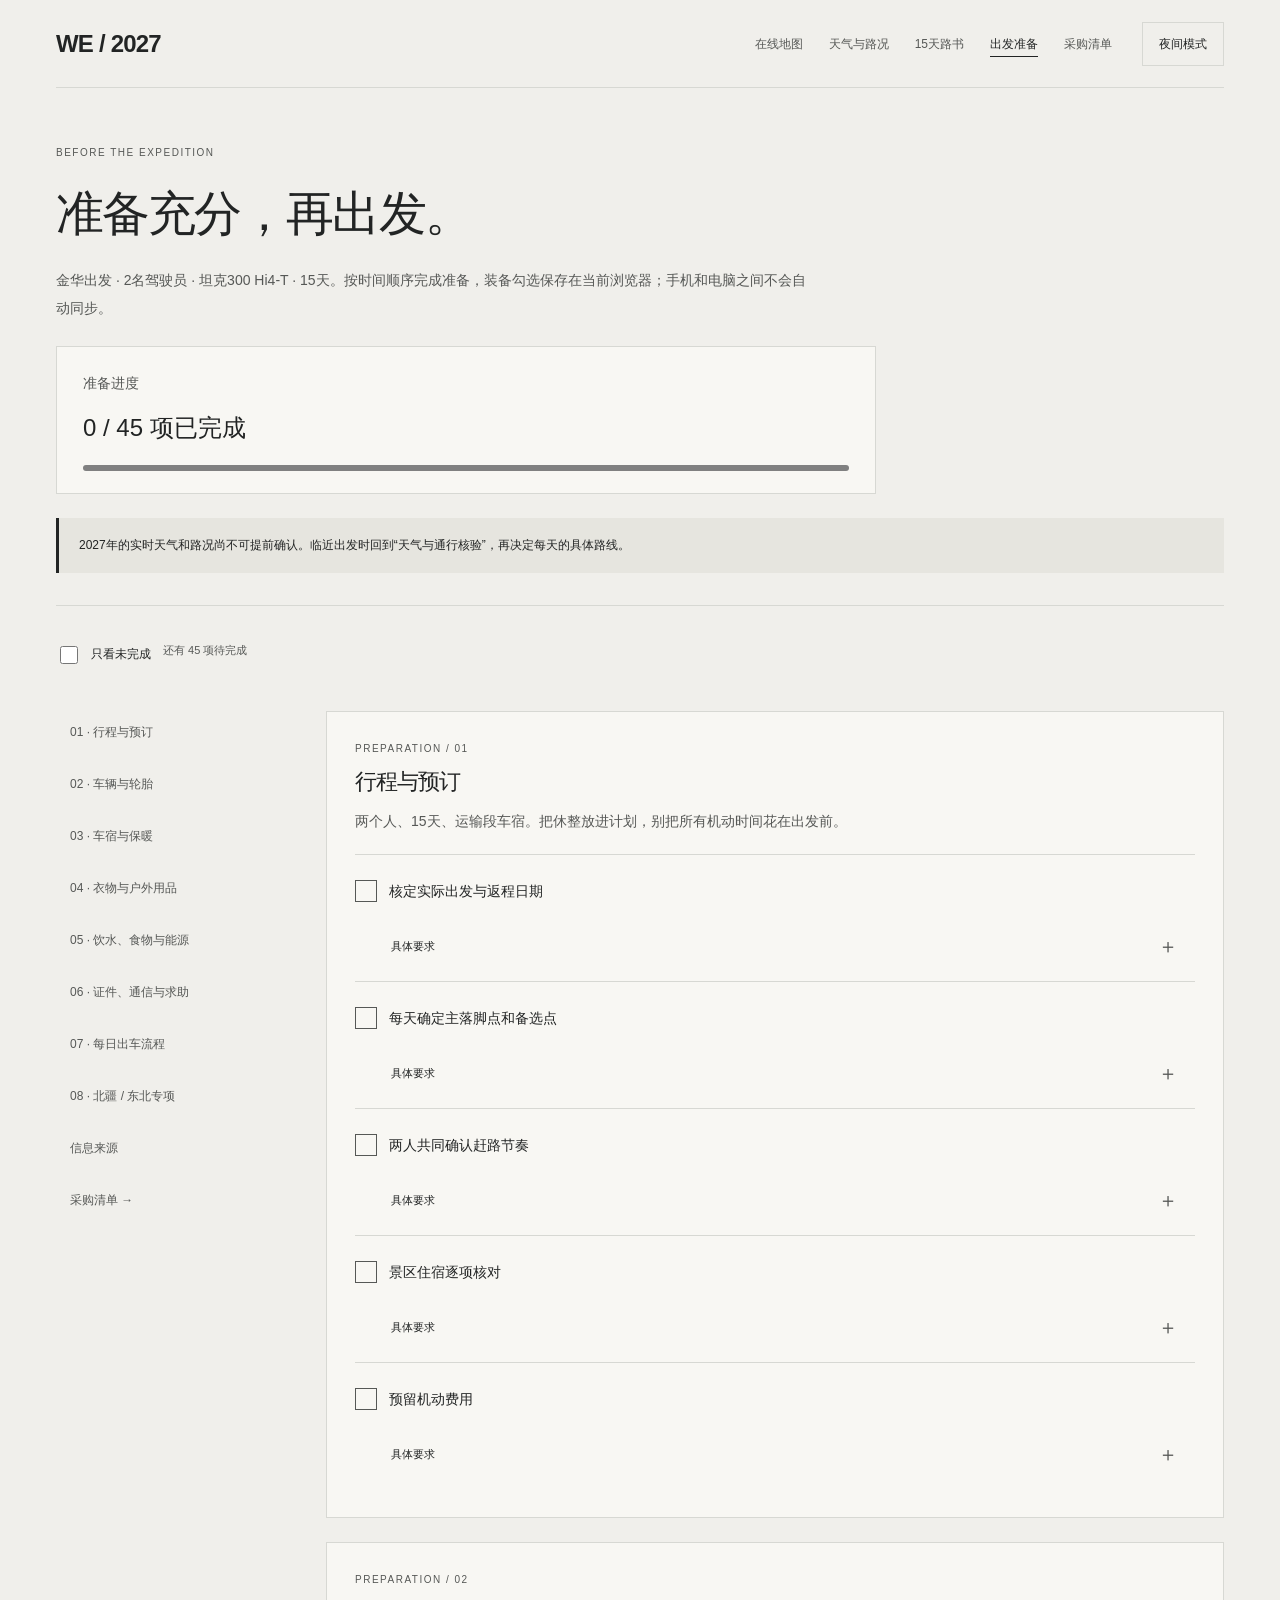
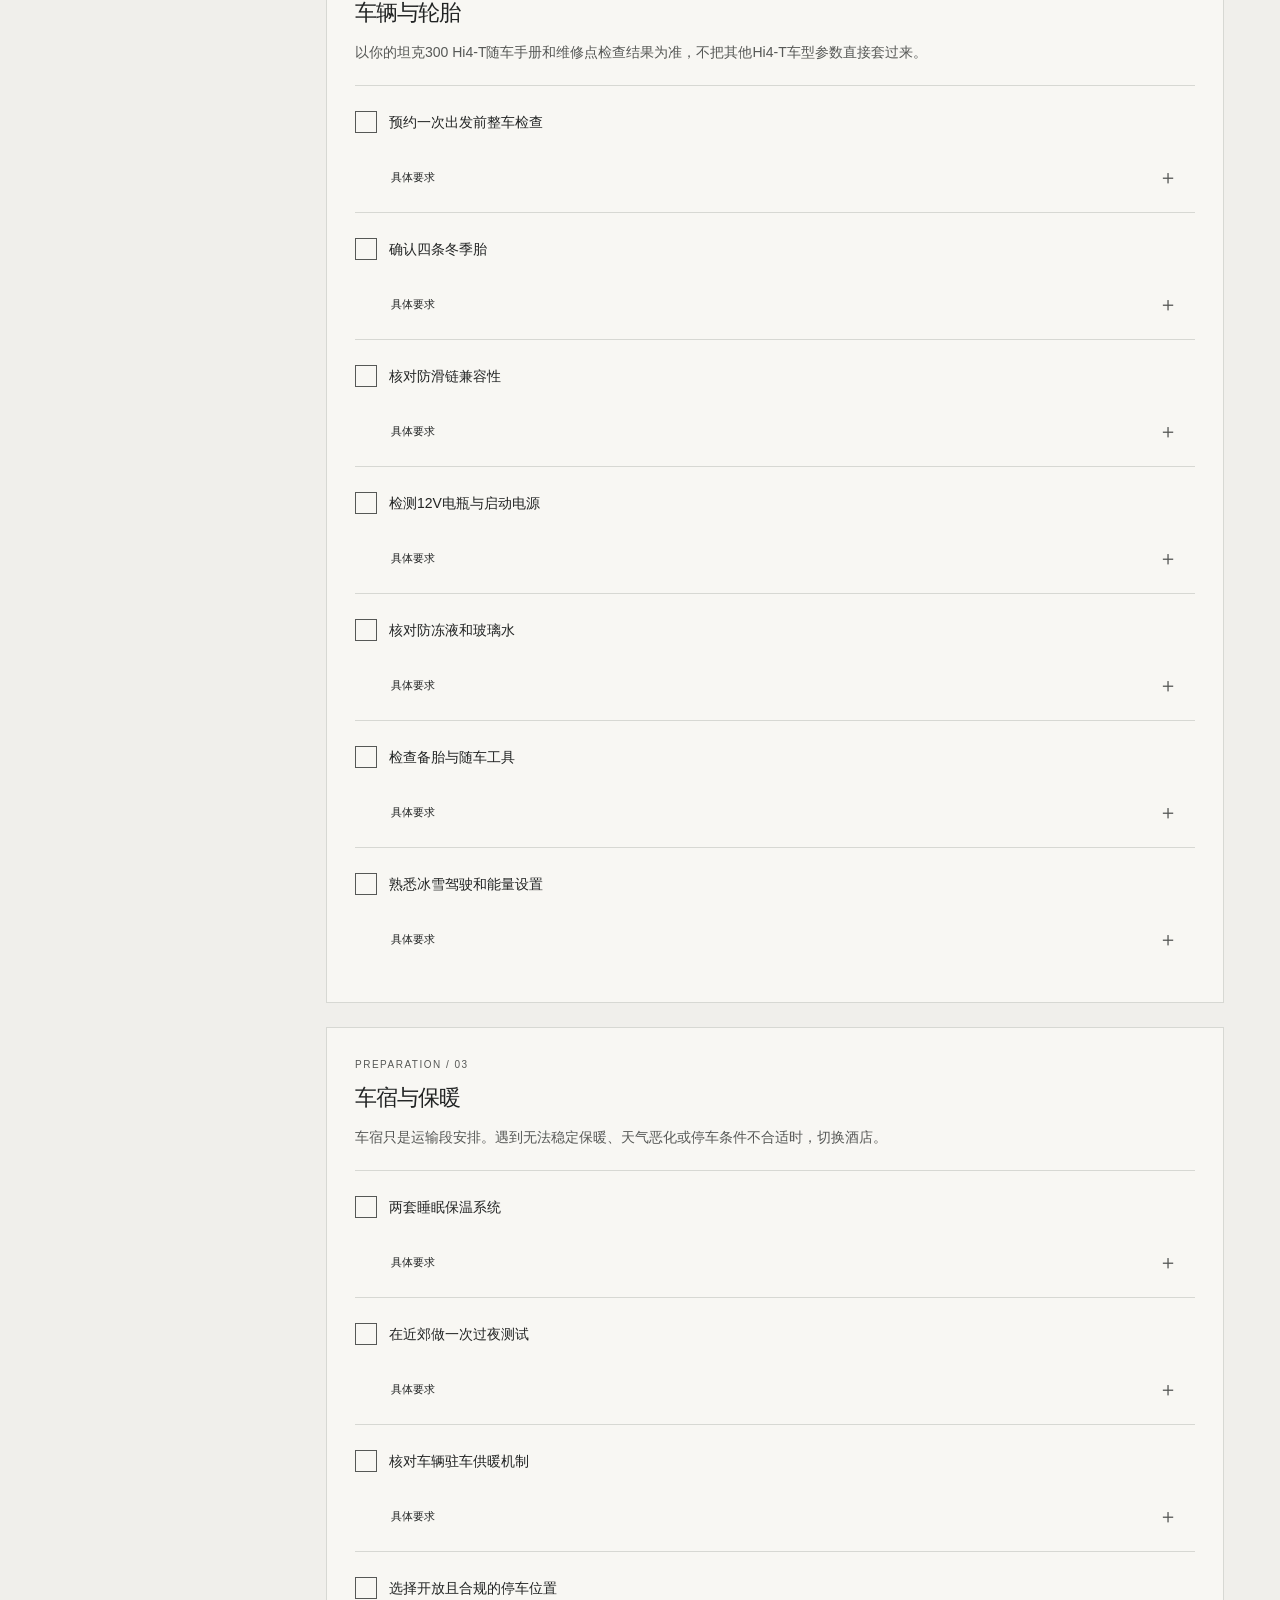
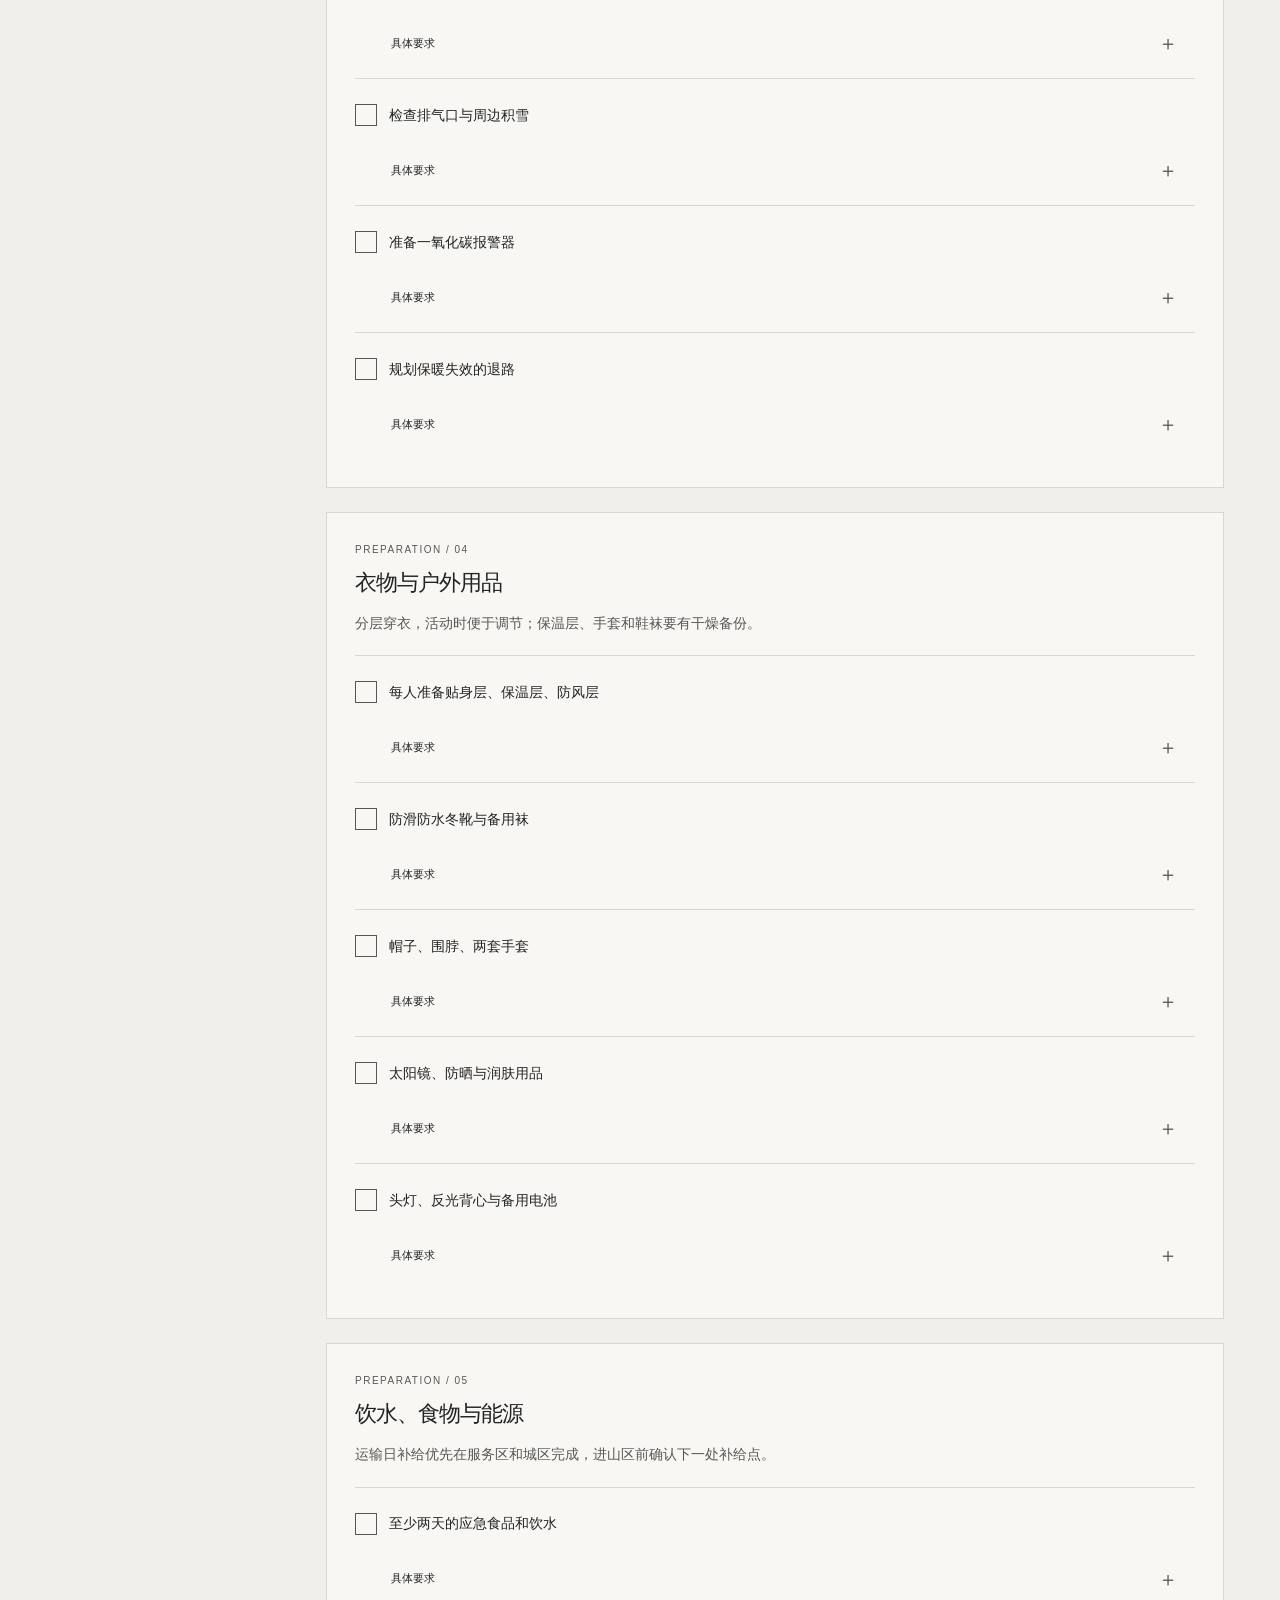
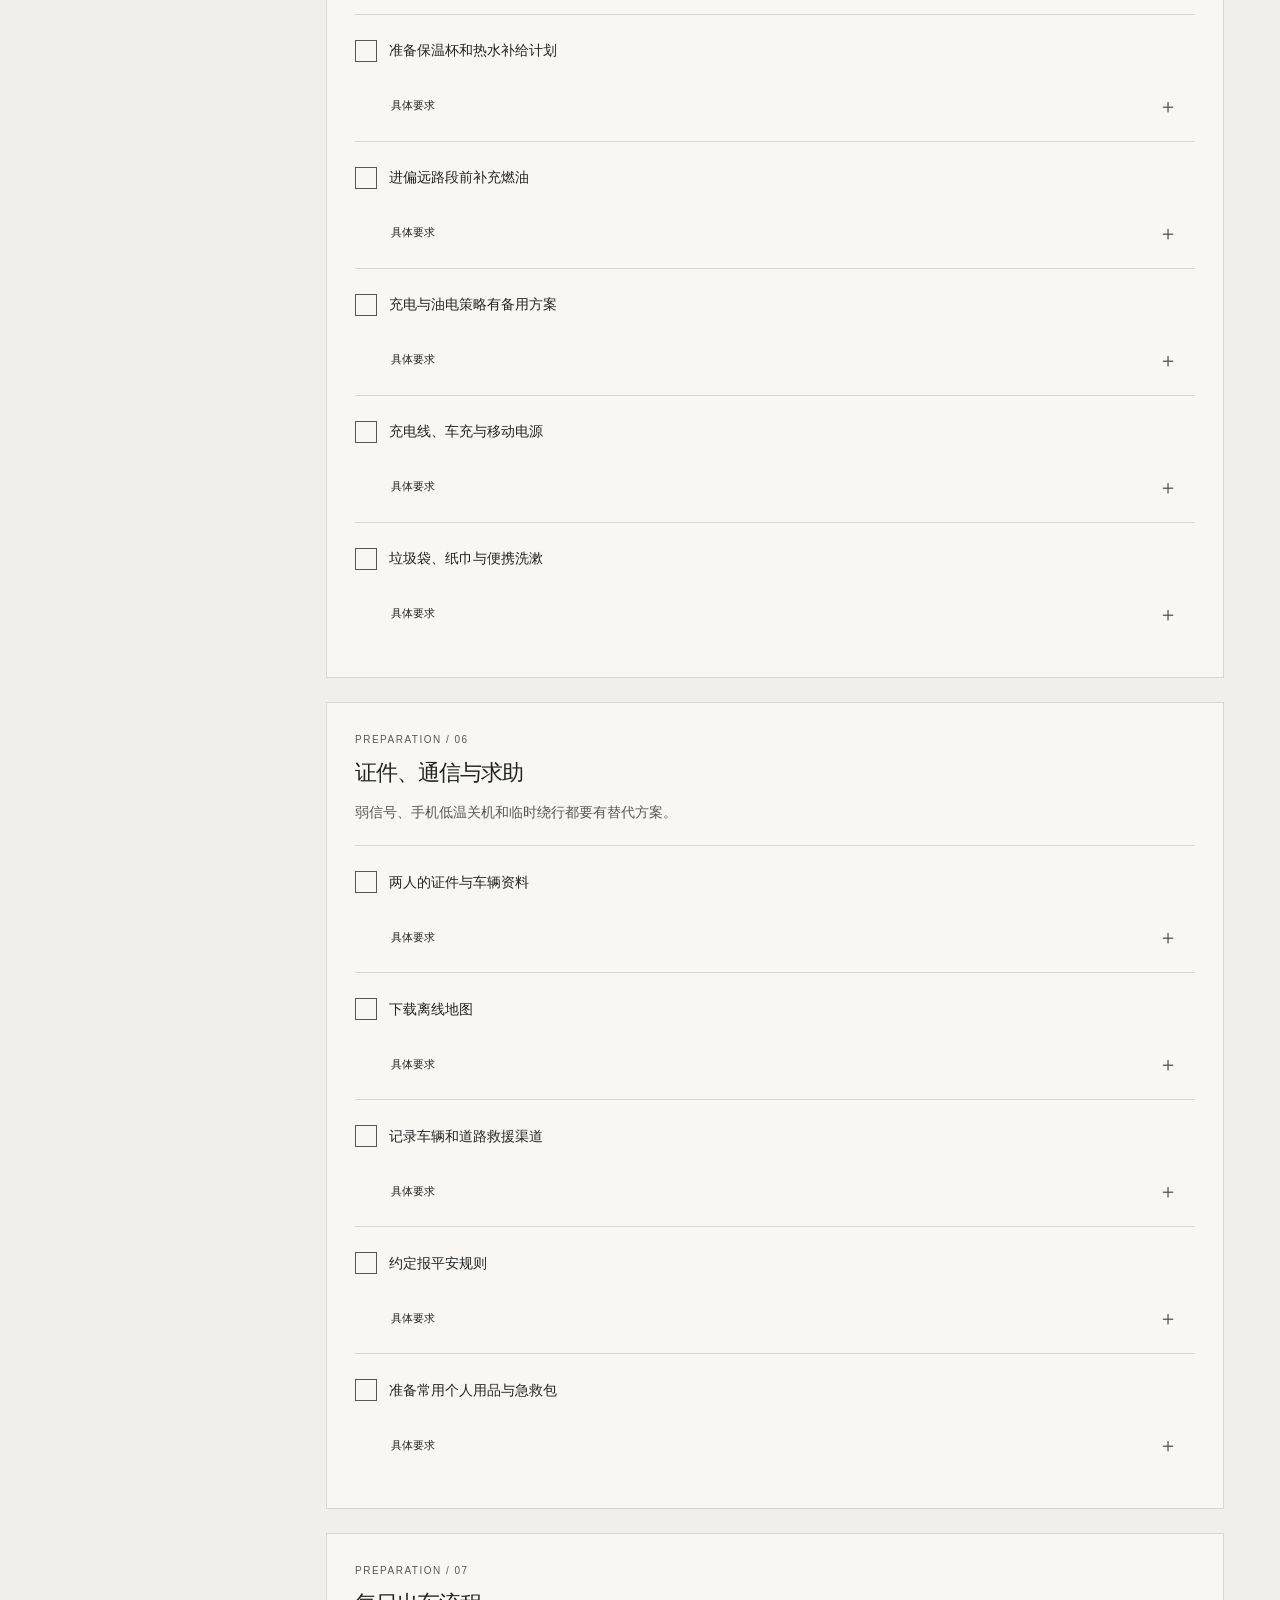
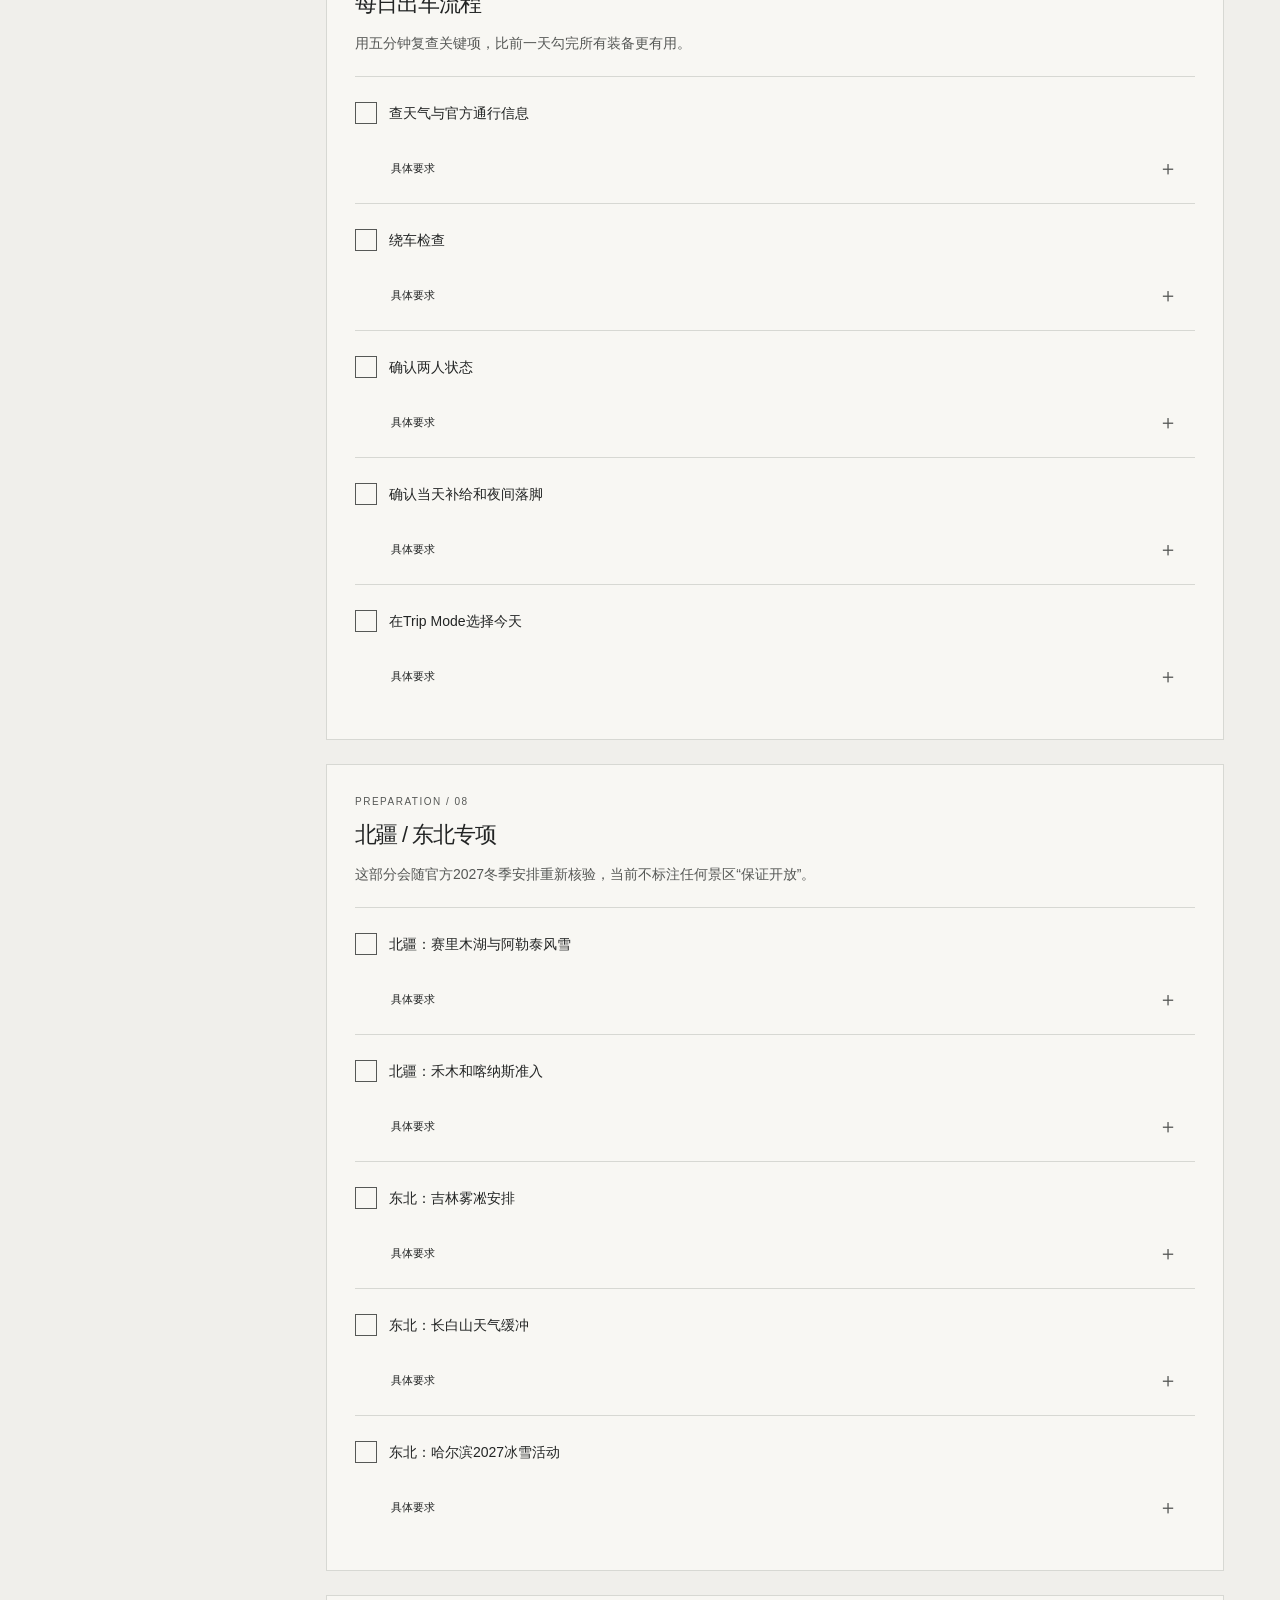
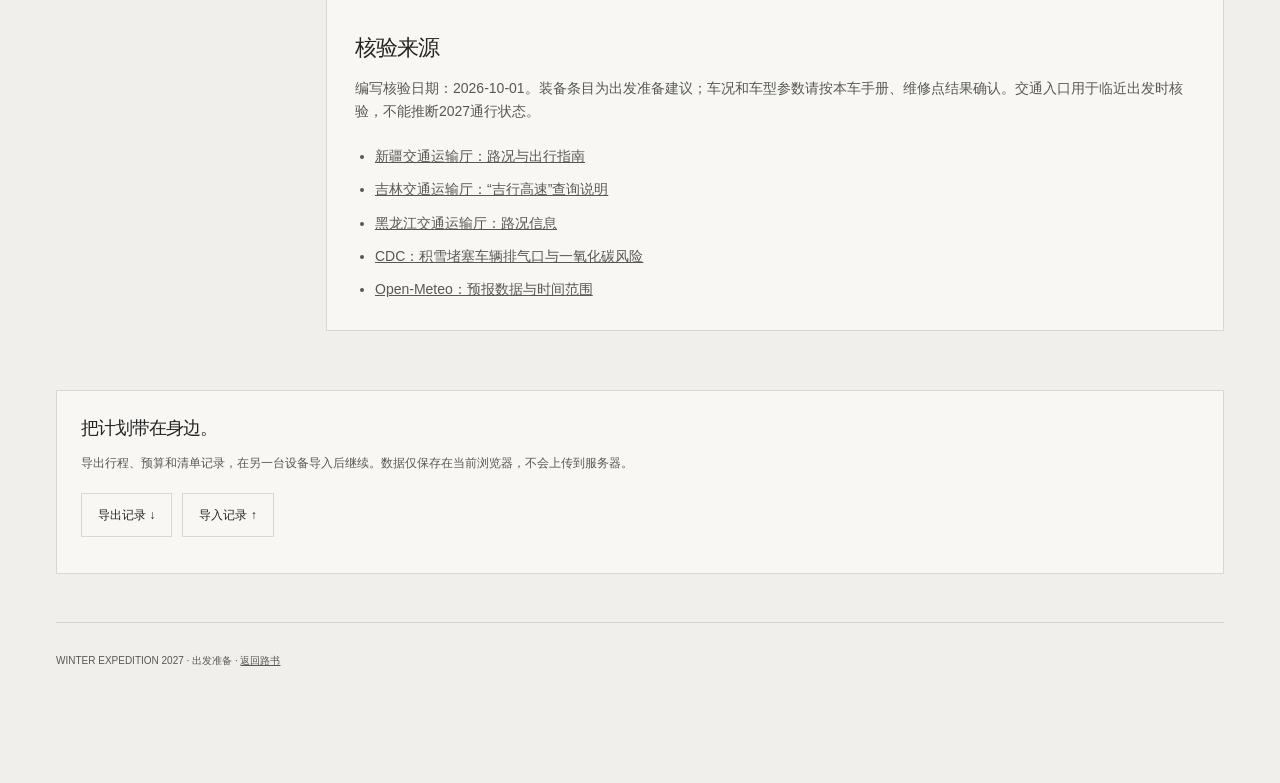
==== commit 29fa1960: "Align roadbook design system and theme preference with portfolio" ====
--- a/prepare.html
+++ b/prepare.html
@@ -6,10 +6,11 @@
 <meta name="description" content="Winter Expedition 2027 · 金华出发，北疆与东北双路线，15天冬季自驾路书、Trip Mode与坦克300 Hi4-T出发检查。" />
 <title>出发准备 · Winter Expedition 2027</title>
 <link rel="stylesheet" href="./vendor/leaflet.css"><link rel="stylesheet" href="./expedition.css">
-<script src="./theme.js"></script><script src="./navigation.js" defer></script>
+<script src="./theme.js?v=85f102bc352b"></script><script src="./navigation.js?v=a35bf11ab918" defer></script>
 <link rel="stylesheet" href="./portfolio-theme.css?v=317485df8f6e">
 <link rel="icon" href="./assets/favicon.svg?v=b72dc2a48f" type="image/svg+xml">
 <link rel="icon" href="./favicon.ico?v=b72dc2a48f" sizes="any">
 <link rel="apple-touch-icon" href="./assets/apple-touch-icon.png?v=b72dc2a48f">
+<link rel="stylesheet" href="./design-system.css?v=9c5ab07e9051">
 </head><body><div class="shell"><nav class="site-nav" aria-label="主导航"><a class="brand" href="./index.html" aria-label="Winter Expedition 2027 首页">WE / 2027</a><div class="nav-actions"><button class="close theme-toggle" type="button" data-theme-toggle aria-label="切换到日间模式" aria-pressed="false">日间模式</button><button class="nav-menu-toggle" type="button" aria-expanded="false" aria-controls="siteNavLinks"><span class="nav-menu-icon" aria-hidden="true"></span><span>菜单</span></button></div><div class="nav-links" id="siteNavLinks"><a href="./index.html#overview">在线地图</a><a href="./index.html#conditions">天气与路况</a><a href="./index.html#roadbook">15天路书</a><a href="./prepare.html" aria-current="page">出发准备</a><a href="./shopping.html">采购清单</a></div></nav><header class="prepare-head"><div class="kicker">BEFORE THE EXPEDITION</div><h1>准备充分，再出发。</h1><p>金华出发 · 2名驾驶员 · 坦克300 Hi4-T · 15天。按时间顺序完成准备，装备勾选保存在当前浏览器；手机和电脑之间不会自动同步。</p><div class="prep-progress"><span class="prep-progress-label">准备进度</span><strong id="prepCount">0 / 45 项已完成</strong><progress id="prepProgress" max="45" value="0" aria-label="准备事项完成进度"></progress></div><div class="notice">2027年的实时天气和路况尚不可提前确认。临近出发时回到“天气与通行核验”，再决定每天的具体路线。</div></header><div class="prep-layout"><aside class="prep-nav" aria-label="准备目录"><a href="#plan">01 · 行程与预订</a><a href="#vehicle">02 · 车辆与轮胎</a><a href="#sleep">03 · 车宿与保暖</a><a href="#clothing">04 · 衣物与户外用品</a><a href="#supplies">05 · 饮水、食物与能源</a><a href="#documents">06 · 证件、通信与求助</a><a href="#daily">07 · 每日出车流程</a><a href="#routes">08 · 北疆 / 东北专项</a><a href="#sources">信息来源</a><a href="./shopping.html">采购清单 →</a></aside><main><section id="plan" class="card prep-section"><div class="kicker">PREPARATION / 01</div><h2>行程与预订</h2><p class="intro">两个人、15天、运输段车宿。把休整放进计划，别把所有机动时间花在出发前。</p><div class="check prep-item"><label class="prep-item-title" for="prep-plan-0"><input id="prep-plan-0" type="checkbox" data-prep="plan-0"><strong>核定实际出发与返程日期</strong></label><details class="prep-item-detail"><summary>具体要求</summary><p>以最终年假安排为准；2027春节交通与景区政策待发布后再核对，不套用2026年的免费时段或门票安排。</p></details></div><div class="check prep-item"><label class="prep-item-title" for="prep-plan-1"><input id="prep-plan-1" type="checkbox" data-prep="plan-1"><strong>每天确定主落脚点和备选点</strong></label><details class="prep-item-detail"><summary>具体要求</summary><p>运输日选择正规服务区；准备一个可临时入住的城区酒店。备选位置写进离线地图。</p></details></div><div class="check prep-item"><label class="prep-item-title" for="prep-plan-2"><input id="prep-plan-2" type="checkbox" data-prep="plan-2"><strong>两人共同确认赶路节奏</strong></label><details class="prep-item-detail"><summary>具体要求</summary><p>轮换不等于可以无限延长驾驶；疲劳、视线差或降雪加剧时优先停止推进。</p></details></div><div class="check prep-item"><label class="prep-item-title" for="prep-plan-3"><input id="prep-plan-3" type="checkbox" data-prep="plan-3"><strong>景区住宿逐项核对</strong></label><details class="prep-item-detail"><summary>具体要求</summary><p>确认暖气、停车、到达时间和取消条款；禾木/喀纳斯、长白山另查冬季车辆准入和接驳安排。</p></details></div><div class="check prep-item"><label class="prep-item-title" for="prep-plan-4"><input id="prep-plan-4" type="checkbox" data-prep="plan-4"><strong>预留机动费用</strong></label><details class="prep-item-detail"><summary>具体要求</summary><p>除燃油、过路费、住宿、门票与餐饮，留出临时多住、车辆救援和调整路线的预算。</p></details></div></section><section id="vehicle" class="card prep-section"><div class="kicker">PREPARATION / 02</div><h2>车辆与轮胎</h2><p class="intro">以你的坦克300 Hi4-T随车手册和维修点检查结果为准，不把其他Hi4-T车型参数直接套过来。</p><div class="check prep-item"><label class="prep-item-title" for="prep-vehicle-0"><input id="prep-vehicle-0" type="checkbox" data-prep="vehicle-0"><strong>预约一次出发前整车检查</strong></label><details class="prep-item-detail"><summary>具体要求</summary><p>检查制动、灯光、雨刷、底盘、油液与保养周期；把已知故障先处理完。</p></details></div><div class="check prep-item"><label class="prep-item-title" for="prep-vehicle-1"><input id="prep-vehicle-1" type="checkbox" data-prep="vehicle-1"><strong>确认四条冬季胎</strong></label><details class="prep-item-detail"><summary>具体要求</summary><p>核对尺寸、负载与速度级别、胎龄、损伤与花纹；冷态胎压按车辆标定和载荷要求设置。</p></details></div><div class="check prep-item"><label class="prep-item-title" for="prep-vehicle-2"><input id="prep-vehicle-2" type="checkbox" data-prep="vehicle-2"><strong>核对防滑链兼容性</strong></label><details class="prep-item-detail"><summary>具体要求</summary><p>确认轮胎尺寸和车辆允许安装的位置、轮拱间隙；出发前实际练习安装，遵守链具速度限制。</p></details></div><div class="check prep-item"><label class="prep-item-title" for="prep-vehicle-3"><input id="prep-vehicle-3" type="checkbox" data-prep="vehicle-3"><strong>检测12V电瓶与启动电源</strong></label><details class="prep-item-detail"><summary>具体要求</summary><p>低温启动电源按其说明书存放、充电和连接；确认搭电点位置。</p></details></div><div class="check prep-item"><label class="prep-item-title" for="prep-vehicle-4"><input id="prep-vehicle-4" type="checkbox" data-prep="vehicle-4"><strong>核对防冻液和玻璃水</strong></label><details class="prep-item-detail"><summary>具体要求</summary><p>冰点要适配预计沿线低温；请维修点确认车型兼容性，不混用不明液体。</p></details></div><div class="check prep-item"><label class="prep-item-title" for="prep-vehicle-5"><input id="prep-vehicle-5" type="checkbox" data-prep="vehicle-5"><strong>检查备胎与随车工具</strong></label><details class="prep-item-detail"><summary>具体要求</summary><p>核对备胎状态、千斤顶和扳手；练习安全停车及更换流程。雪铲、牵引装备固定牢靠。</p></details></div><div class="check prep-item"><label class="prep-item-title" for="prep-vehicle-6"><input id="prep-vehicle-6" type="checkbox" data-prep="vehicle-6"><strong>熟悉冰雪驾驶和能量设置</strong></label><details class="prep-item-detail"><summary>具体要求</summary><p>出发前在安全环境熟悉车辆模式；保电、驻车空调、外放电限制以本车手册为准。</p></details></div></section><section id="sleep" class="card prep-section"><div class="kicker">PREPARATION / 03</div><h2>车宿与保暖</h2><p class="intro">车宿只是运输段安排。遇到无法稳定保暖、天气恶化或停车条件不合适时，切换酒店。</p><div class="check prep-item"><label class="prep-item-title" for="prep-sleep-0"><input id="prep-sleep-0" type="checkbox" data-prep="sleep-0"><strong>两套睡眠保温系统</strong></label><details class="prep-item-detail"><summary>具体要求</summary><p>睡袋按舒适温标选择，配保温垫、帽子和干燥衣物；保暖不能只依赖车辆空调。</p></details></div><div class="check prep-item"><label class="prep-item-title" for="prep-sleep-1"><input id="prep-sleep-1" type="checkbox" data-prep="sleep-1"><strong>在近郊做一次过夜测试</strong></label><details class="prep-item-detail"><summary>具体要求</summary><p>先验证两人躺卧空间、窗户遮挡、冷凝水、实际耗电与取物路径，再决定长途怎么布置。</p></details></div><div class="check prep-item"><label class="prep-item-title" for="prep-sleep-2"><input id="prep-sleep-2" type="checkbox" data-prep="sleep-2"><strong>核对车辆驻车供暖机制</strong></label><details class="prep-item-detail"><summary>具体要求</summary><p>向本车手册或厂家确认发动机会否自动启动、低电量行为与驻车空调限制，不能假设整夜纯电运行。</p></details></div><div class="check prep-item"><label class="prep-item-title" for="prep-sleep-3"><input id="prep-sleep-3" type="checkbox" data-prep="sleep-3"><strong>选择开放且合规的停车位置</strong></label><details class="prep-item-detail"><summary>具体要求</summary><p>确认服务区允许停留；避开封闭空间、积雪围挡、应急车道、道路肩部和可能堵塞出入口的位置。</p></details></div><div class="check prep-item"><label class="prep-item-title" for="prep-sleep-4"><input id="prep-sleep-4" type="checkbox" data-prep="sleep-4"><strong>检查排气口与周边积雪</strong></label><details class="prep-item-detail"><summary>具体要求</summary><p>积雪堵住排气口可能造成一氧化碳进入车内；持续降雪时尤其不能只检查一次就整夜依赖发动机供暖。</p></details></div><div class="check prep-item"><label class="prep-item-title" for="prep-sleep-5"><input id="prep-sleep-5" type="checkbox" data-prep="sleep-5"><strong>准备一氧化碳报警器</strong></label><details class="prep-item-detail"><summary>具体要求</summary><p>核对设备电池、适用温度和自检功能。报警器是补充防护，不能保证运行发动机过夜安全。车内不使用明火、炭火或燃气炉。</p></details></div><div class="check prep-item"><label class="prep-item-title" for="prep-sleep-6"><input id="prep-sleep-6" type="checkbox" data-prep="sleep-6"><strong>规划保暖失效的退路</strong></label><details class="prep-item-detail"><summary>具体要求</summary><p>提前找附近酒店和服务区室内休息点；保暖系统出问题就结束车宿，不把睡袋当作极端天气通行许可。</p></details></div></section><section id="clothing" class="card prep-section"><div class="kicker">PREPARATION / 04</div><h2>衣物与户外用品</h2><p class="intro">分层穿衣，活动时便于调节；保温层、手套和鞋袜要有干燥备份。</p><div class="check prep-item"><label class="prep-item-title" for="prep-clothing-0"><input id="prep-clothing-0" type="checkbox" data-prep="clothing-0"><strong>每人准备贴身层、保温层、防风层</strong></label><details class="prep-item-detail"><summary>具体要求</summary><p>按预计气温与活动时间组合，不靠单件厚衣服完成所有场景。</p></details></div><div class="check prep-item"><label class="prep-item-title" for="prep-clothing-1"><input id="prep-clothing-1" type="checkbox" data-prep="clothing-1"><strong>防滑防水冬靴与备用袜</strong></label><details class="prep-item-detail"><summary>具体要求</summary><p>提前试穿磨合；干燥袜与手套单独装防水袋。</p></details></div><div class="check prep-item"><label class="prep-item-title" for="prep-clothing-2"><input id="prep-clothing-2" type="checkbox" data-prep="clothing-2"><strong>帽子、围脖、两套手套</strong></label><details class="prep-item-detail"><summary>具体要求</summary><p>保留一副方便操作手机、装链和补给的手套；接触金属时保护皮肤。</p></details></div><div class="check prep-item"><label class="prep-item-title" for="prep-clothing-3"><input id="prep-clothing-3" type="checkbox" data-prep="clothing-3"><strong>太阳镜、防晒与润肤用品</strong></label><details class="prep-item-detail"><summary>具体要求</summary><p>雪地反光强，户外观景别忽略眼部和皮肤防护。</p></details></div><div class="check prep-item"><label class="prep-item-title" for="prep-clothing-4"><input id="prep-clothing-4" type="checkbox" data-prep="clothing-4"><strong>头灯、反光背心与备用电池</strong></label><details class="prep-item-detail"><summary>具体要求</summary><p>夜间取物和停车处理需要照明；拍摄与照明电池按说明书做好低温保护。</p></details></div></section><section id="supplies" class="card prep-section"><div class="kicker">PREPARATION / 05</div><h2>饮水、食物与能源</h2><p class="intro">运输日补给优先在服务区和城区完成，进山区前确认下一处补给点。</p><div class="check prep-item"><label class="prep-item-title" for="prep-supplies-0"><input id="prep-supplies-0" type="checkbox" data-prep="supplies-0"><strong>至少两天的应急食品和饮水</strong></label><details class="prep-item-detail"><summary>具体要求</summary><p>两个人分别核对数量；选容易直接食用的食品。饮水放保温环境，别把所有水都留在容易冻住的储物处。</p></details></div><div class="check prep-item"><label class="prep-item-title" for="prep-supplies-1"><input id="prep-supplies-1" type="checkbox" data-prep="supplies-1"><strong>准备保温杯和热水补给计划</strong></label><details class="prep-item-detail"><summary>具体要求</summary><p>在服务区补热水；不在车内开炉烧水。</p></details></div><div class="check prep-item"><label class="prep-item-title" for="prep-supplies-2"><input id="prep-supplies-2" type="checkbox" data-prep="supplies-2"><strong>进偏远路段前补充燃油</strong></label><details class="prep-item-detail"><summary>具体要求</summary><p>核对加油站营业、下一处补给距离；不把最低油量或纯电续航当作冬季极限保证。</p></details></div><div class="check prep-item"><label class="prep-item-title" for="prep-supplies-3"><input id="prep-supplies-3" type="checkbox" data-prep="supplies-3"><strong>充电与油电策略有备用方案</strong></label><details class="prep-item-detail"><summary>具体要求</summary><p>核对充电站是否可用、接口与运营时段；低温下实际续航变化大，保留燃油与电量余量。</p></details></div><div class="check prep-item"><label class="prep-item-title" for="prep-supplies-4"><input id="prep-supplies-4" type="checkbox" data-prep="supplies-4"><strong>充电线、车充与移动电源</strong></label><details class="prep-item-detail"><summary>具体要求</summary><p>两部手机、相机和照明分开补能；外放电设备不超过本车允许功率。</p></details></div><div class="check prep-item"><label class="prep-item-title" for="prep-supplies-5"><input id="prep-supplies-5" type="checkbox" data-prep="supplies-5"><strong>垃圾袋、纸巾与便携洗漱</strong></label><details class="prep-item-detail"><summary>具体要求</summary><p>服务区车宿时保持环境整洁；提前确认厕所、热水和室内开放时间。</p></details></div></section><section id="documents" class="card prep-section"><div class="kicker">PREPARATION / 06</div><h2>证件、通信与求助</h2><p class="intro">弱信号、手机低温关机和临时绕行都要有替代方案。</p><div class="check prep-item"><label class="prep-item-title" for="prep-documents-0"><input id="prep-documents-0" type="checkbox" data-prep="documents-0"><strong>两人的证件与车辆资料</strong></label><details class="prep-item-detail"><summary>具体要求</summary><p>身份证、驾驶证、行驶证、保单与必要授权备齐；电子副本离线保存，纸质信息分开放。</p></details></div><div class="check prep-item"><label class="prep-item-title" for="prep-documents-1"><input id="prep-documents-1" type="checkbox" data-prep="documents-1"><strong>下载离线地图</strong></label><details class="prep-item-detail"><summary>具体要求</summary><p>提前下载运输段与目的地区域；保存酒店、加油站、服务区和备选停车点。</p></details></div><div class="check prep-item"><label class="prep-item-title" for="prep-documents-2"><input id="prep-documents-2" type="checkbox" data-prep="documents-2"><strong>记录车辆和道路救援渠道</strong></label><details class="prep-item-detail"><summary>具体要求</summary><p>把保险救援、厂家服务、沿线高速运营方电话保存到两部手机；新疆高速救援12122，交通咨询12328。</p></details></div><div class="check prep-item"><label class="prep-item-title" for="prep-documents-3"><input id="prep-documents-3" type="checkbox" data-prep="documents-3"><strong>约定报平安规则</strong></label><details class="prep-item-detail"><summary>具体要求</summary><p>向家人共享当日目标与预计抵达时间；弱信号前说明下一次联系时间，不依赖持续在线定位。</p></details></div><div class="check prep-item"><label class="prep-item-title" for="prep-documents-4"><input id="prep-documents-4" type="checkbox" data-prep="documents-4"><strong>准备常用个人用品与急救包</strong></label><details class="prep-item-detail"><summary>具体要求</summary><p>带上本人常用物品、清洁包扎用品；有特定健康需要时提前向专业人员确认长途与低温安排。</p></details></div></section><section id="daily" class="card prep-section"><div class="kicker">PREPARATION / 07</div><h2>每日出车流程</h2><p class="intro">用五分钟复查关键项，比前一天勾完所有装备更有用。</p><div class="check prep-item"><label class="prep-item-title" for="prep-daily-0"><input id="prep-daily-0" type="checkbox" data-prep="daily-0"><strong>查天气与官方通行信息</strong></label><details class="prep-item-detail"><summary>具体要求</summary><p>看下一段目的地天气、降雪、阵风和日落时间；从官方渠道核对高速、支线与景区准入。</p></details></div><div class="check prep-item"><label class="prep-item-title" for="prep-daily-1"><input id="prep-daily-1" type="checkbox" data-prep="daily-1"><strong>绕车检查</strong></label><details class="prep-item-detail"><summary>具体要求</summary><p>观察轮胎、漏液、灯光、窗玻璃和排气口；清除影响视野与行车的积雪。</p></details></div><div class="check prep-item"><label class="prep-item-title" for="prep-daily-2"><input id="prep-daily-2" type="checkbox" data-prep="daily-2"><strong>确认两人状态</strong></label><details class="prep-item-detail"><summary>具体要求</summary><p>任何一人困倦、身体不适或不愿继续时，先休整再决定，不用完成天数作为推进理由。</p></details></div><div class="check prep-item"><label class="prep-item-title" for="prep-daily-3"><input id="prep-daily-3" type="checkbox" data-prep="daily-3"><strong>确认当天补给和夜间落脚</strong></label><details class="prep-item-detail"><summary>具体要求</summary><p>确定加油、餐饮、休息与备选酒店的位置；能见度差时提前收车。</p></details></div><div class="check prep-item"><label class="prep-item-title" for="prep-daily-4"><input id="prep-daily-4" type="checkbox" data-prep="daily-4"><strong>在Trip Mode选择今天</strong></label><details class="prep-item-detail"><summary>具体要求</summary><p>确认路线、预计里程和落脚安排；原型公里数为估算，执行以当天导航为准。</p></details></div></section><section id="routes" class="card prep-section"><div class="kicker">PREPARATION / 08</div><h2>北疆 / 东北专项</h2><p class="intro">这部分会随官方2027冬季安排重新核验，当前不标注任何景区“保证开放”。</p><div class="check prep-item"><label class="prep-item-title" for="prep-routes-0"><input id="prep-routes-0" type="checkbox" data-prep="routes-0"><strong>北疆：赛里木湖与阿勒泰风雪</strong></label><details class="prep-item-detail"><summary>具体要求</summary><p>重点核对G30、G3014、山区支线和景区交通组织；湖区、开阔地的强风不只影响体感，也会影响驾驶。</p></details></div><div class="check prep-item"><label class="prep-item-title" for="prep-routes-1"><input id="prep-routes-1" type="checkbox" data-prep="routes-1"><strong>北疆：禾木和喀纳斯准入</strong></label><details class="prep-item-detail"><summary>具体要求</summary><p>核对是否允许社会车辆、是否需要换乘、雪胎或防滑链要求、停车与住宿可达性。</p></details></div><div class="check prep-item"><label class="prep-item-title" for="prep-routes-2"><input id="prep-routes-2" type="checkbox" data-prep="routes-2"><strong>东北：吉林雾凇安排</strong></label><details class="prep-item-detail"><summary>具体要求</summary><p>雾凇不是每日保证出现；把观景与休整结合，前一晚查天气再决定早晨是否出门。</p></details></div><div class="check prep-item"><label class="prep-item-title" for="prep-routes-3"><input id="prep-routes-3" type="checkbox" data-prep="routes-3"><strong>东北：长白山天气缓冲</strong></label><details class="prep-item-detail"><summary>具体要求</summary><p>留出景区临时关闭时的室内、温泉或城区休整方案；当天开放公告优先于已购票计划。</p></details></div><div class="check prep-item"><label class="prep-item-title" for="prep-routes-4"><input id="prep-routes-4" type="checkbox" data-prep="routes-4"><strong>东北：哈尔滨2027冰雪活动</strong></label><details class="prep-item-detail"><summary>具体要求</summary><p>待2027活动公布后再核对票务、开放时段、接驳和停车，不沿用2026图片中的场地安排。</p></details></div></section><section class="card prep-section" id="sources"><h2>核验来源</h2><p class="intro">编写核验日期：2026-10-01。装备条目为出发准备建议；车况和车型参数请按本车手册、维修点结果确认。交通入口用于临近出发时核验，不能推断2027通行状态。</p><ul class="source-list"><li><a href="https://jtyst.xinjiang.gov.cn/" target="_blank" rel="noopener">新疆交通运输厅：路况与出行指南</a></li><li><a href="https://jtyst.jl.gov.cn/zx_133250/jtyw/202311/t20231108_8832660.html" target="_blank" rel="noopener">吉林交通运输厅：“吉行高速”查询说明</a></li><li><a href="https://jt.hlj.gov.cn/jt/c105225/list.shtml" target="_blank" rel="noopener">黑龙江交通运输厅：路况信息</a></li><li><a href="https://www.cdc.gov/natural-disasters/psa-toolkit/clear-snow-from-tailpipes.html" target="_blank" rel="noopener">CDC：积雪堵塞车辆排气口与一氧化碳风险</a></li><li><a href="https://open-meteo.com/en/docs" target="_blank" rel="noopener">Open-Meteo：预报数据与时间范围</a></li></ul></section></main></div><footer class="footer">WINTER EXPEDITION 2027 · 出发准备 · <a href="./index.html">返回路书</a></footer></div><script src="./prepare.js"></script><script src="./experience.js?v=1e01f81921ed"></script>
 </body></html>
--- a/design-system.css
+++ b/design-system.css
@@ -0,0 +1,25 @@
+/* Shared visual foundation: identical in design and winter repositories. */
+:root,:root[data-theme="day"]{--site-bg:#f0efeb;--site-surface:#f8f7f3;--site-soft:#e6e5df;--site-text:#222424;--site-muted:#565856;--site-line:#d7d8d3;--site-font:MiSans,"PingFang SC","Microsoft YaHei",Arial,sans-serif;--site-control:12px;--site-section:34px;--site-gap:64px;--paper:var(--site-bg);--ink:var(--site-text);--secondary:var(--site-muted);--bg:var(--site-bg);--panel:var(--site-surface);--panel2:var(--site-soft);--text:var(--site-text);--muted:var(--site-muted);--line:var(--site-line);--accent:var(--site-text);--ice:var(--site-muted);--surface:var(--site-surface);--good:var(--site-text)}
+:root[data-theme="night"]{--site-bg:#222424;--site-surface:#2a2c2c;--site-soft:#343636;--site-text:#f0efeb;--site-muted:#b7b8b5;--site-line:#4a4c4a;--paper:var(--site-bg);--ink:var(--site-text);--secondary:var(--site-muted);--bg:var(--site-bg);--panel:var(--site-surface);--panel2:var(--site-soft);--text:var(--site-text);--muted:var(--site-muted);--line:var(--site-line);--accent:var(--site-text);--ice:var(--site-muted);--surface:var(--site-surface);--good:var(--site-text)}
+body,[data-theme="day"] body{background:var(--site-bg);color:var(--site-text);font-family:var(--site-font);-webkit-font-smoothing:antialiased}
+button,input,select,textarea,summary,.card,.hero,.day,.route-switch,.pill,.tripbar,.prep-progress,.backup-tools,.destination-photo{border-radius:0!important;box-shadow:none!important}
+.button,.close,.link-button,.theme-toggle,.menu-toggle,.nav-menu-toggle,.work-filters button,.roadbook-tools select{min-height:44px;font-size:var(--site-control);font-weight:400;border-radius:0;line-height:1.5}
+.button{padding:14px 20px;background:var(--site-text);color:var(--site-bg)}.close,.link-button,.theme-toggle,.menu-toggle,.nav-menu-toggle{padding:11px 16px;border:1px solid var(--site-line);background:transparent;color:var(--site-text)}
+.button:hover{background:var(--site-muted)}.close:hover,.link-button:hover,.theme-toggle:hover,.menu-toggle:hover,.nav-menu-toggle:hover{background:var(--site-soft);border-color:var(--site-muted)}
+a:focus-visible,button:focus-visible,input:focus-visible,select:focus-visible,summary:focus-visible{outline:2px solid var(--site-text);outline-offset:4px}
+.site-actions{display:flex;align-items:center;gap:10px;order:3}.nav .wordmark{order:1}.nav #main-nav{order:2;margin-left:auto}.nav{gap:30px}.nav,.site-nav{height:88px;min-height:88px;padding-top:0;padding-bottom:0;align-items:center;background:var(--site-bg);border-bottom:1px solid var(--site-line)}
+.nav .wordmark,.site-nav .brand{font-size:24px;font-weight:600;letter-spacing:-.8px;color:var(--site-text)}.nav nav,.site-nav .nav-links{gap:26px}.nav nav a,.site-nav .nav-links a{font-size:12px;font-weight:400;color:var(--site-muted);padding:12px 0;min-height:44px;line-height:20px}.nav nav a:hover,.site-nav .nav-links a:hover{color:var(--site-text);background:transparent}.nav-links a[aria-current="page"]{background:transparent;color:var(--site-text);text-decoration:underline;text-underline-offset:8px}
+.wrap{max-width:1248px;width:calc(100% - 112px)}.shell{max-width:1360px;padding-left:56px;padding-right:56px;margin:auto}.section h2,h2{font-size:var(--site-section);font-weight:500;line-height:1.5;letter-spacing:-1px}.section .lead{font-size:13px;line-height:2}.eyebrow,.kicker{font-size:10px;letter-spacing:1.5px;font-weight:400;line-height:1.8;color:var(--site-muted)}.section{padding-top:64px}
+.site-nav{position:relative;margin-bottom:32px}.site-nav .nav-actions{gap:10px}.site-nav .theme-toggle{font-size:12px;padding:11px 16px}.site-nav .brand{letter-spacing:-.8px}.hero{box-shadow:none!important}.hero-photo-mobile{border-radius:0!important;filter:saturate(.65)}.route-switch{background:transparent;padding:4px}.route-switch button{min-height:44px;font-size:12px;font-weight:400}.hero .route-switch button.active{background:var(--site-text);color:var(--site-bg)}.hero .kicker{font-size:10px}.hero h1{font-weight:500;line-height:1.4}.hero-sub{font-size:13px;line-height:2}.card{border:1px solid var(--site-line);background:var(--site-surface)}.tripbar,[data-theme="day"] .tripbar{box-shadow:none;background:var(--site-surface)}.tripbar button{background:var(--site-text);color:var(--site-bg);font-weight:400}.day,.day.active,[data-theme="day"] .day.active{background:var(--site-surface)}.day:hover,[data-theme="day"] .day:hover{background:var(--site-soft)}.pill,.pill.play,.pill.buffer,[data-theme="day"] .pill,[data-theme="day"] .pill.play,[data-theme="day"] .pill.buffer{color:var(--site-muted);background:var(--site-soft);border-color:var(--site-line)}
+.hero-art{background:#f0efeb;color:#222424}.hero-art .image-caption{background:#f0efeb;color:#565856}.brand-stage>span{color:#565856}.contact{background:#222424;color:#f0efeb}.contact .email,.contact h2{color:#f0efeb}.contact .serif{color:#f0efeb}.contact .eyebrow{color:#b7b8b5}.contact .button{background:#f0efeb;color:#222424}
+.about-band{background:var(--site-soft)}.empty-canvas,.application-placeholder>div,.orbit-features>div{background:var(--site-soft);border-color:var(--site-line)}.empty-canvas .slot-cross,.slot-number,.slot-state{color:var(--site-muted)}.work-filters button{background:transparent;color:var(--site-muted)}.work-filters button[aria-pressed="true"]{background:var(--site-text);color:var(--site-bg)}.principles span,.specs>div,.system-title{border-color:var(--site-line)}
+/* Formal black brand artwork stays on an intentional light proofing surface. */
+.construction-card,.orbit-art{background:#fff}.construction-card figcaption{color:#222424}.construction-card figcaption small{color:#565856}.brand-stage>p{color:#222424}
+@media(min-width:801px){.site-nav{grid-template-columns:auto 1fr auto;gap:30px}.site-nav .nav-links{display:flex;grid-column:2;grid-row:1;justify-content:flex-end;border:0;padding:0;background:transparent}.site-nav .nav-actions{grid-column:3;grid-row:1}.site-nav .nav-menu-toggle{display:none}.nav .menu-toggle{display:none}.nav #main-nav{display:flex;position:static;background:transparent;box-shadow:none;border:0;padding:0}}
+@media(max-width:1000px){.wrap{width:calc(100% - 64px)}.shell{padding-left:32px;padding-right:32px}.nav,.site-nav{gap:18px}.nav nav,.site-nav .nav-links{gap:18px}.nav .wordmark span{display:none}}
+@media(max-width:800px){.nav,.site-nav{height:auto;min-height:78px}.nav .site-actions{margin-left:auto}.nav .menu-toggle{display:flex}.nav #main-nav{display:none;position:absolute;top:77px;left:0;right:0;margin:0;padding:12px 0 18px;grid-template-columns:1fr 1fr;border-bottom:1px solid var(--site-line);background:var(--site-bg);box-shadow:none;z-index:25}.nav.menu-open #main-nav{display:grid}.nav nav a{display:block!important;padding:12px}.site-nav{grid-template-columns:1fr auto;gap:12px}.site-nav .nav-actions{grid-column:2;grid-row:1}.site-nav .nav-menu-toggle{display:inline-flex}.site-nav .nav-links{display:none;grid-column:1/-1;grid-row:2;grid-template-columns:1fr 1fr;gap:8px;padding:12px;border:1px solid var(--site-line);background:var(--site-bg)}.site-nav .nav-links.is-open{display:grid}.site-nav .nav-links a{padding:12px;justify-content:flex-start;background:transparent}.nav .wordmark,.site-nav .brand{font-size:21px}.site-nav .brand{grid-column:1;grid-row:1}.section h2,h2{font-size:28px}}
+@media(max-width:600px){.wrap{width:calc(100% - 40px)}.shell{padding-left:20px;padding-right:20px}.nav .site-actions{gap:8px}.theme-toggle,.menu-toggle,.nav-menu-toggle,.site-nav .theme-toggle{font-size:11px;padding:10px 12px;min-height:44px}.site-nav .nav-actions{gap:8px}.nav,.site-nav{min-height:78px;gap:10px}.nav #main-nav{left:0;right:0}.nav .wordmark{font-size:20px}.wordmark span{display:none}.eyebrow,.kicker,.hero .kicker{font-size:9px;letter-spacing:1px}.section{padding-top:48px}.section h2,h2{font-size:27px}.hero h1{font-size:35px}.hero-sub{font-size:12px}.button,.close,.link-button{font-size:12px}.shell .hero{padding:24px 20px}.hero-content{gap:24px}}
+@media(prefers-reduced-motion:reduce){html{scroll-behavior:auto}*{transition:none!important}}
+
+/* Both sites use the same sticky header and menu affordance. */
+.site-nav{position:sticky;top:0;z-index:40}.nav-menu-icon{width:auto;height:auto;border:0;font-size:15px;line-height:1}.nav-menu-icon:after{content:"＋";position:static;border:0}.nav-menu-toggle[aria-expanded="true"] .nav-menu-icon{transform:rotate(45deg)}
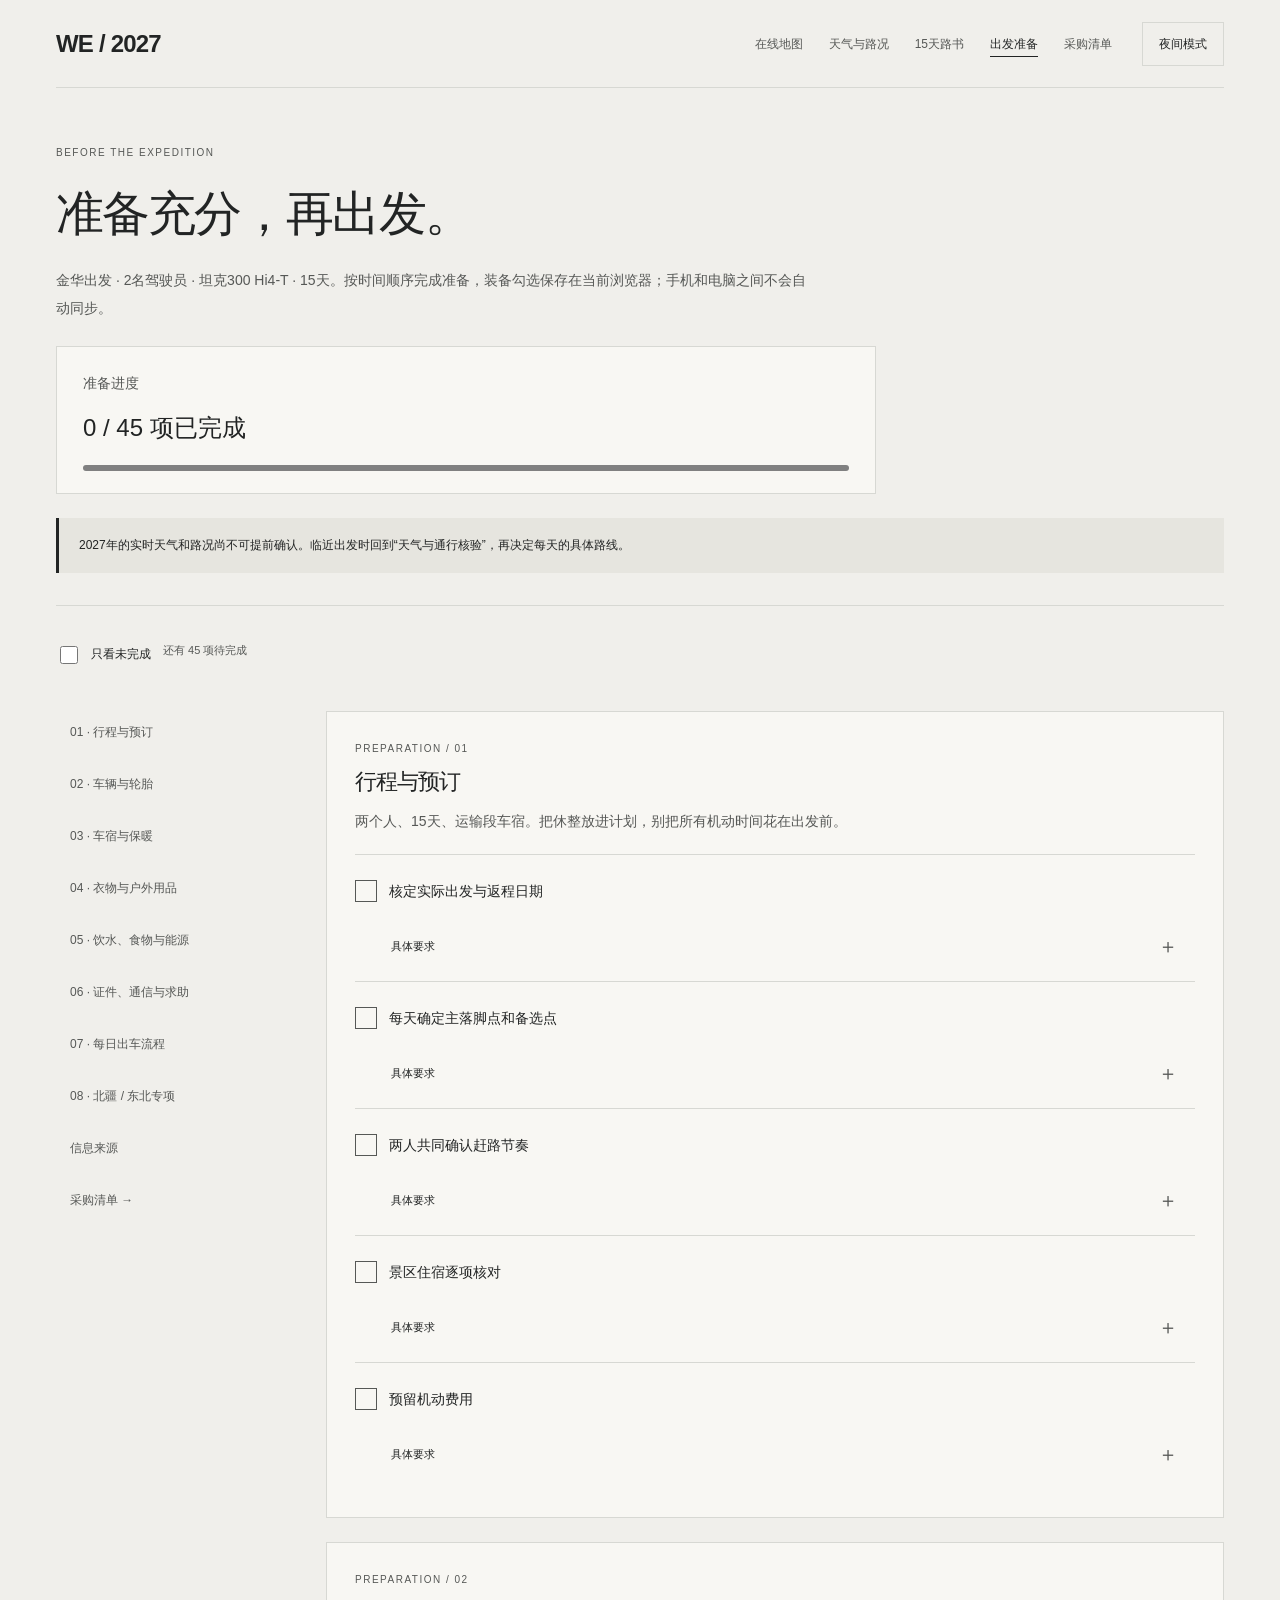
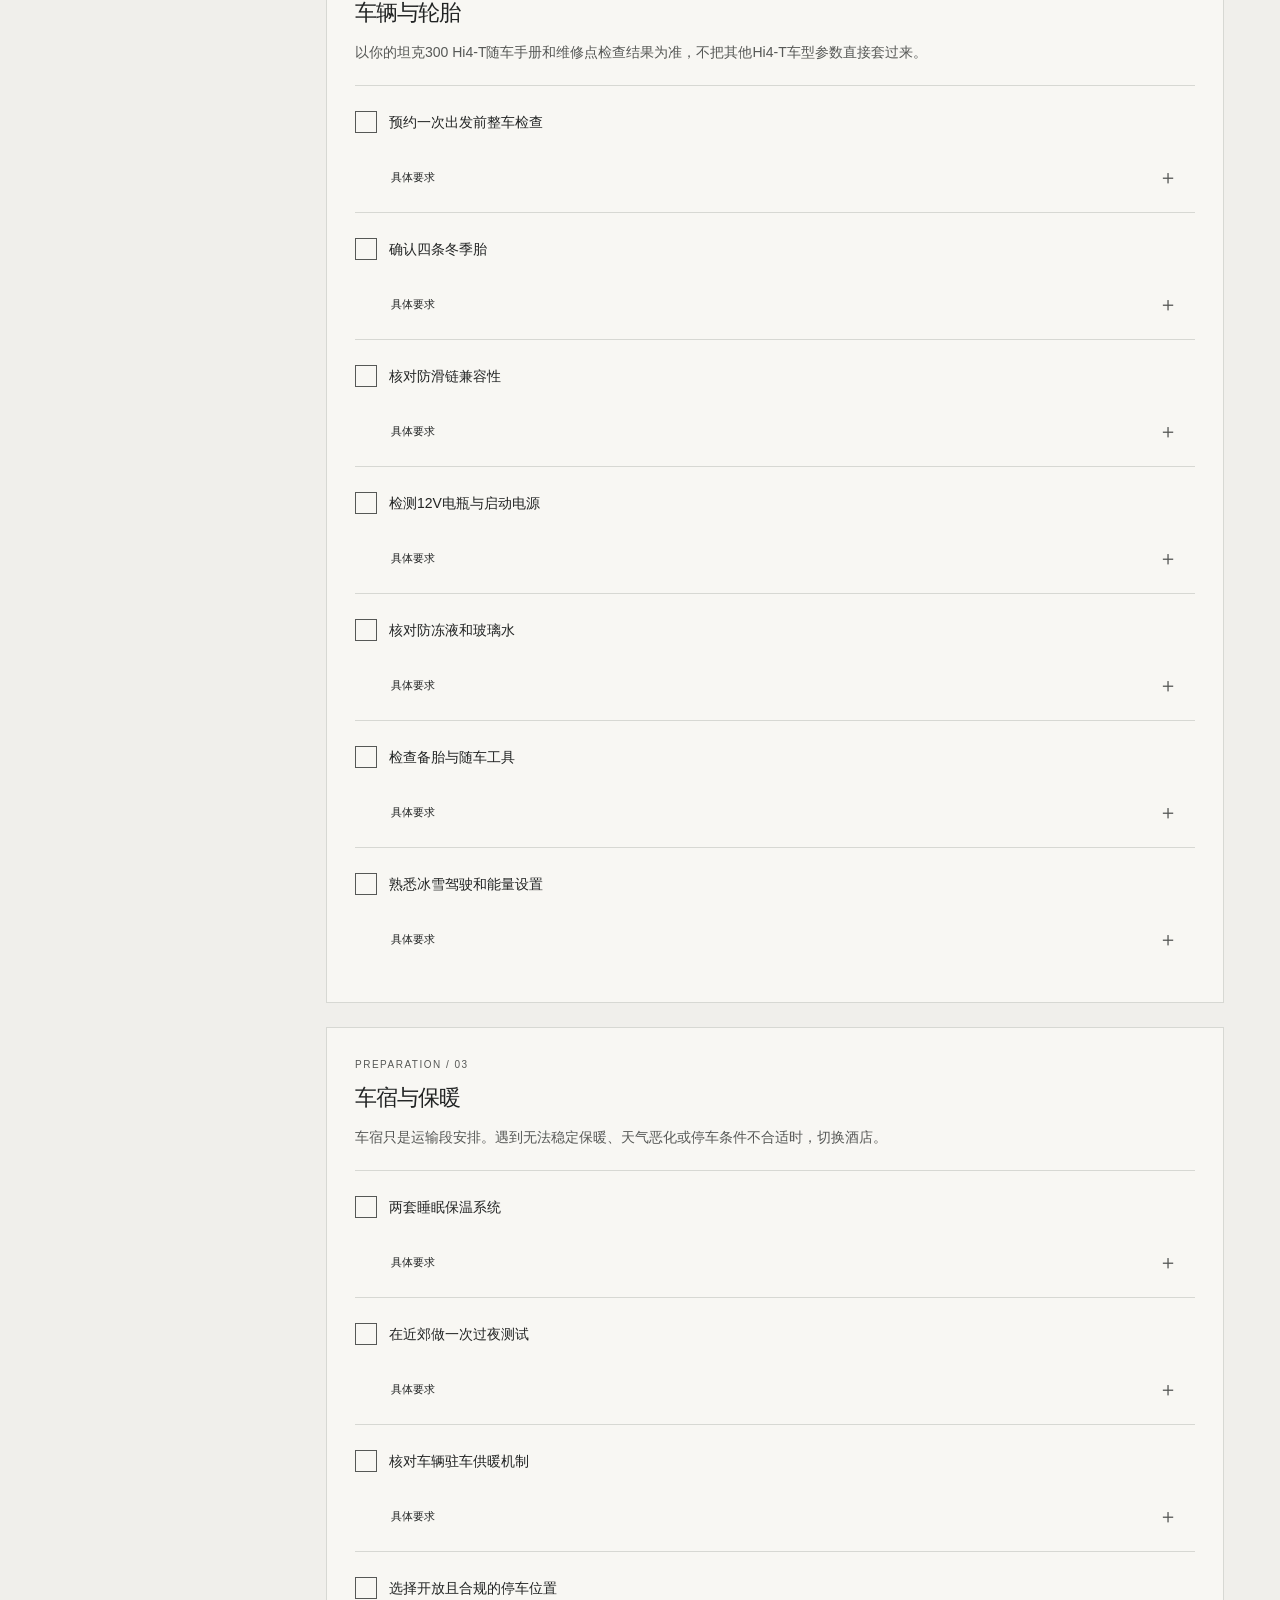
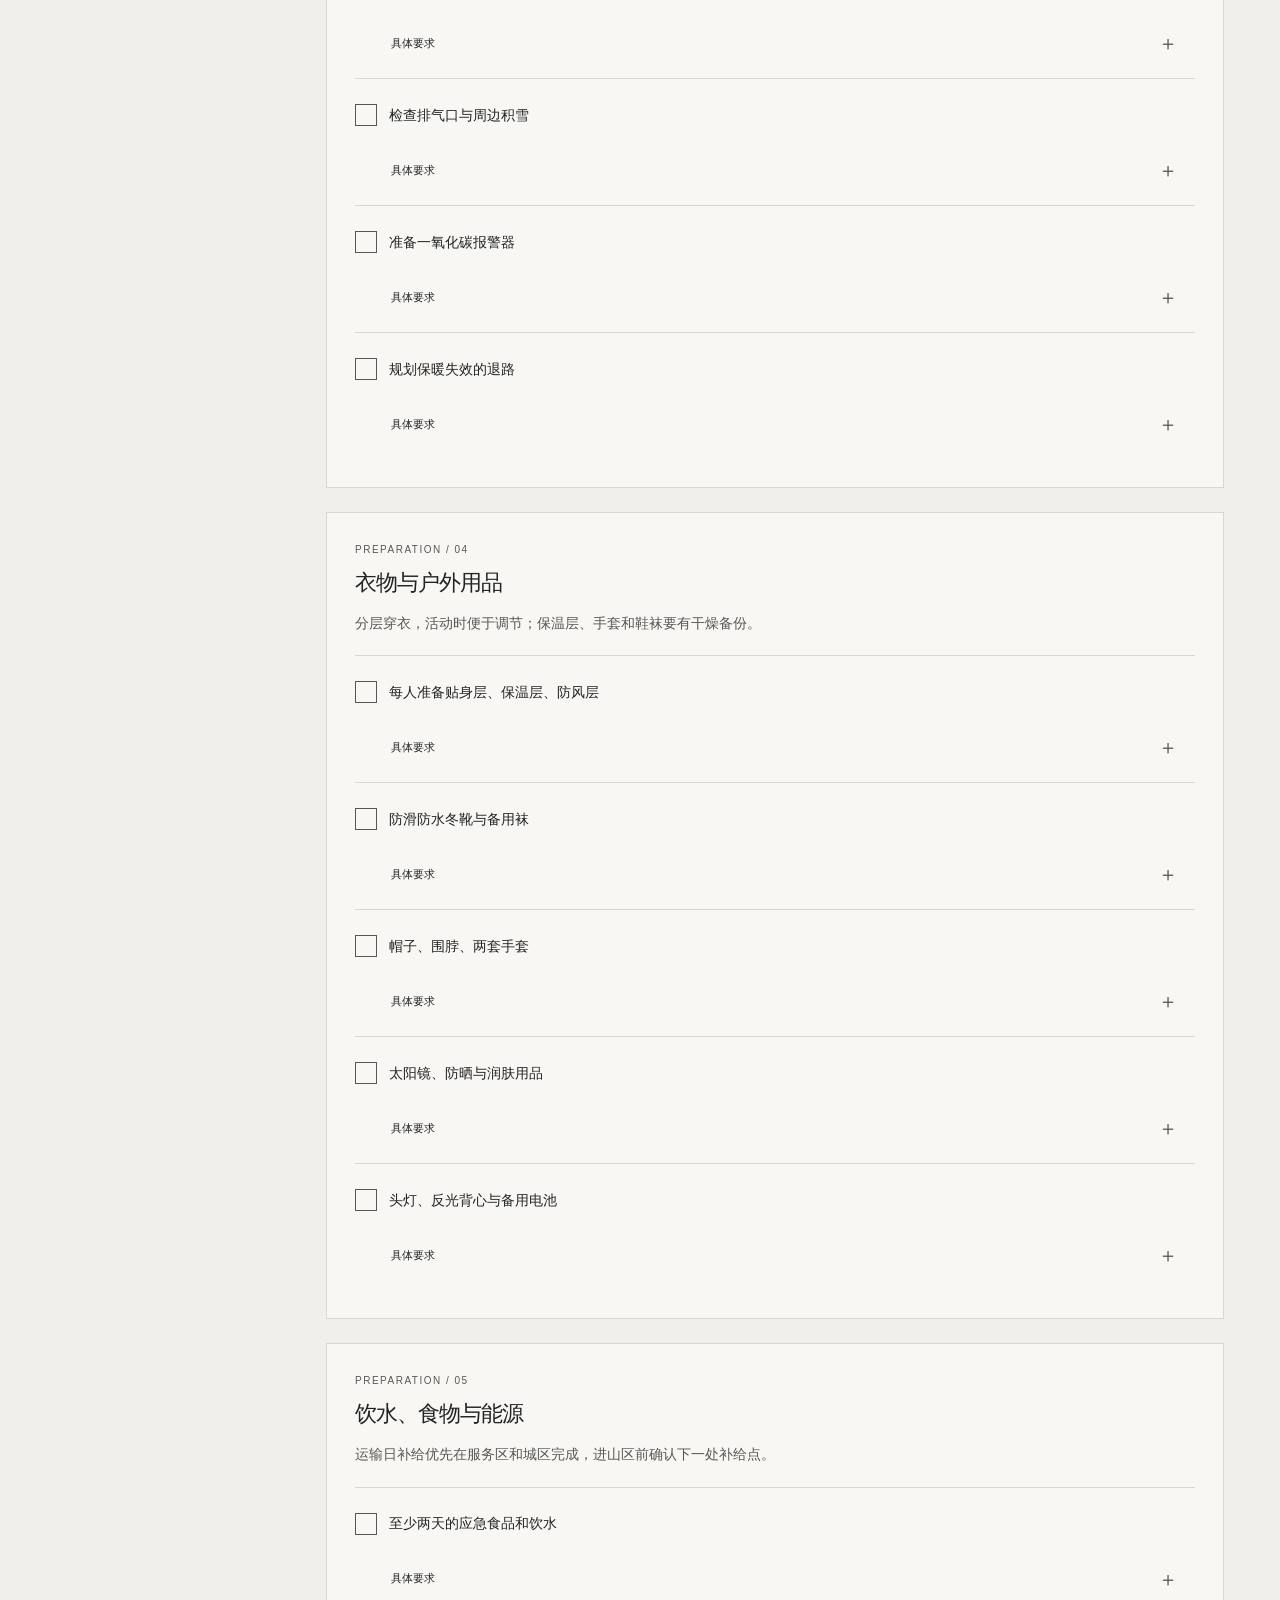
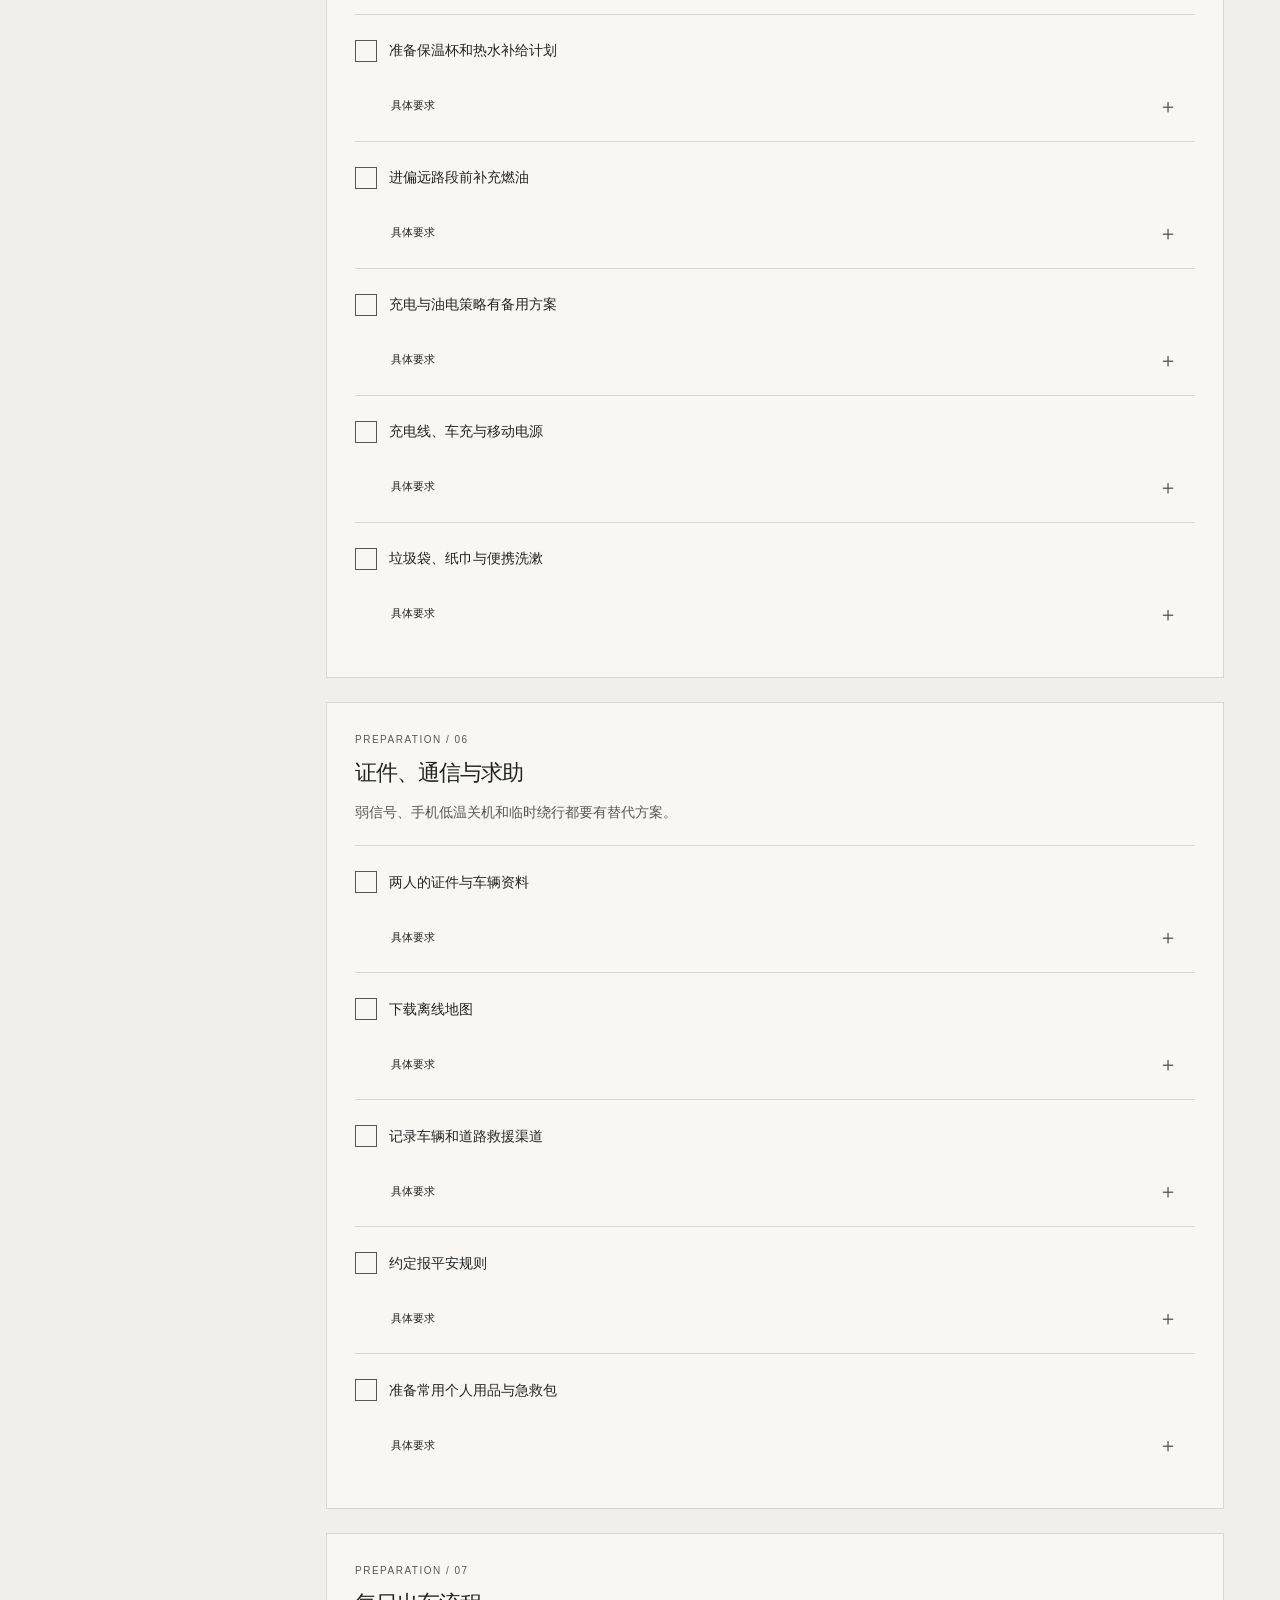
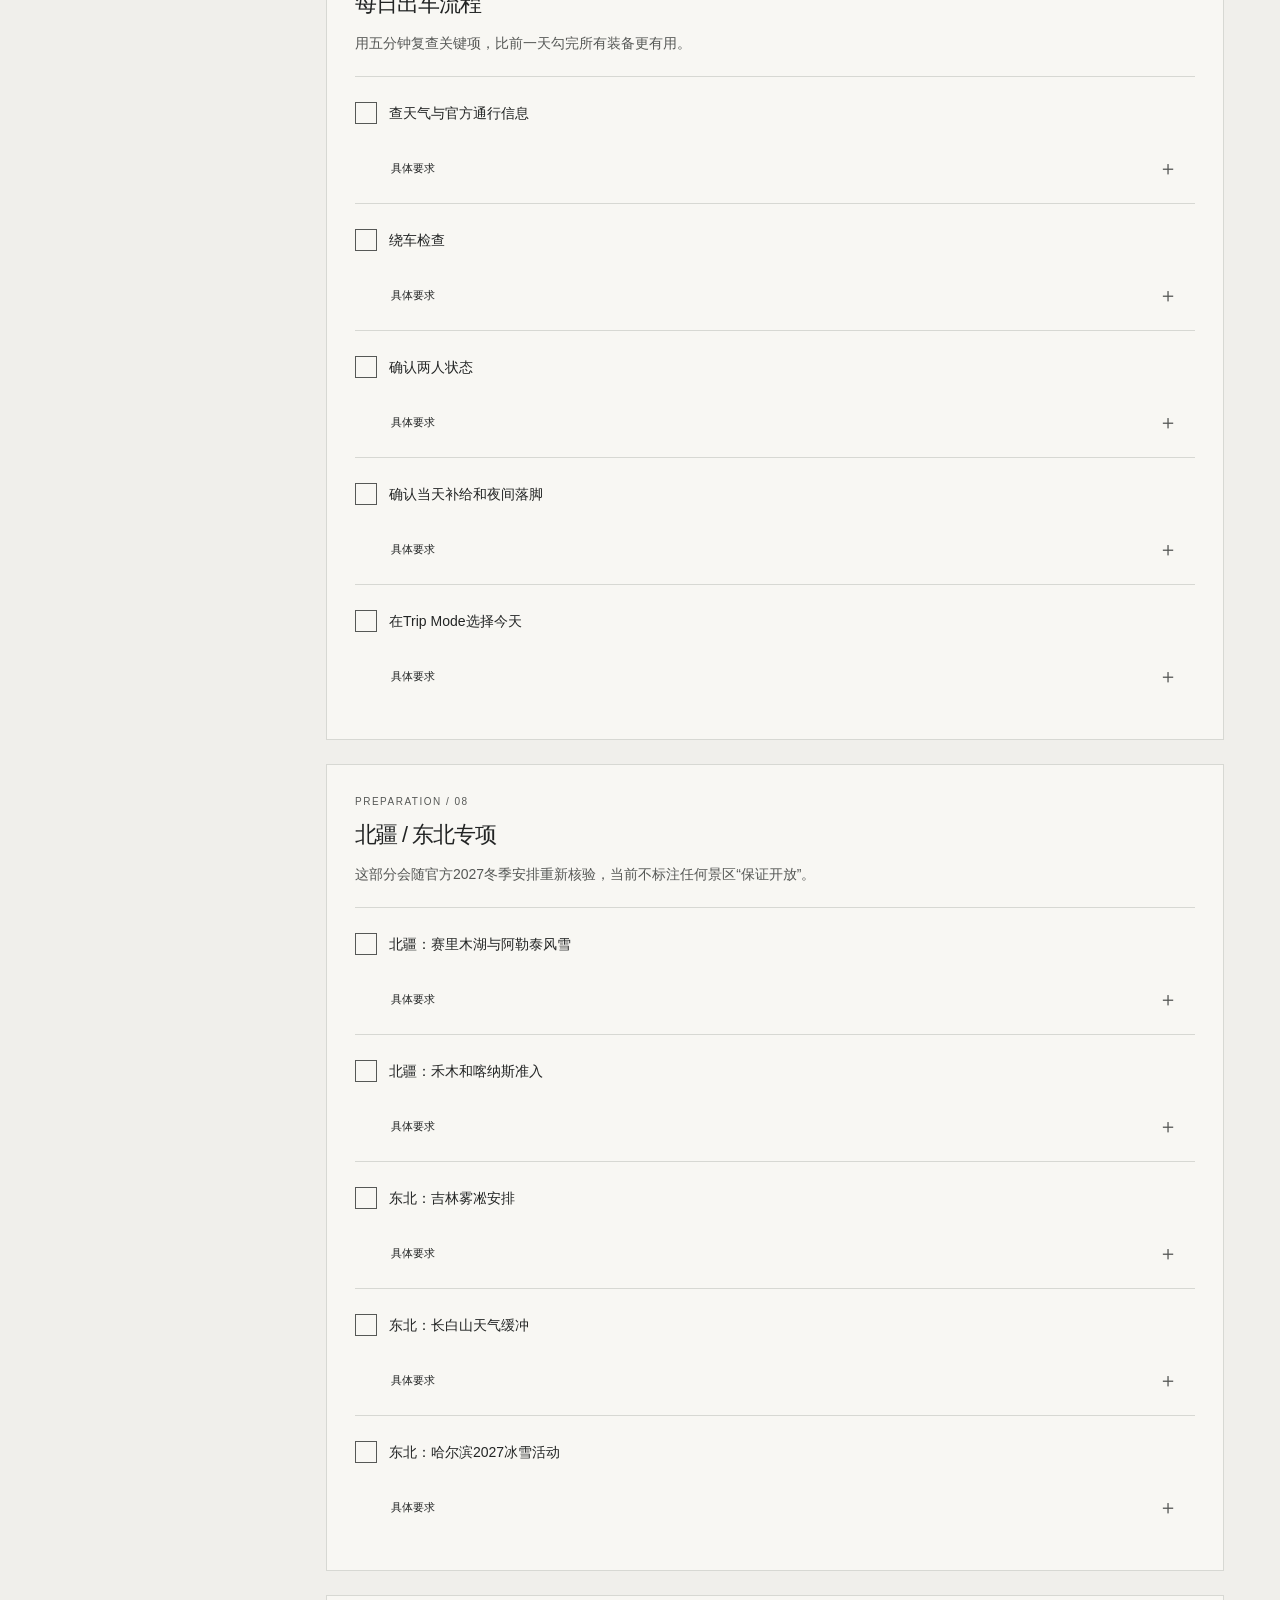
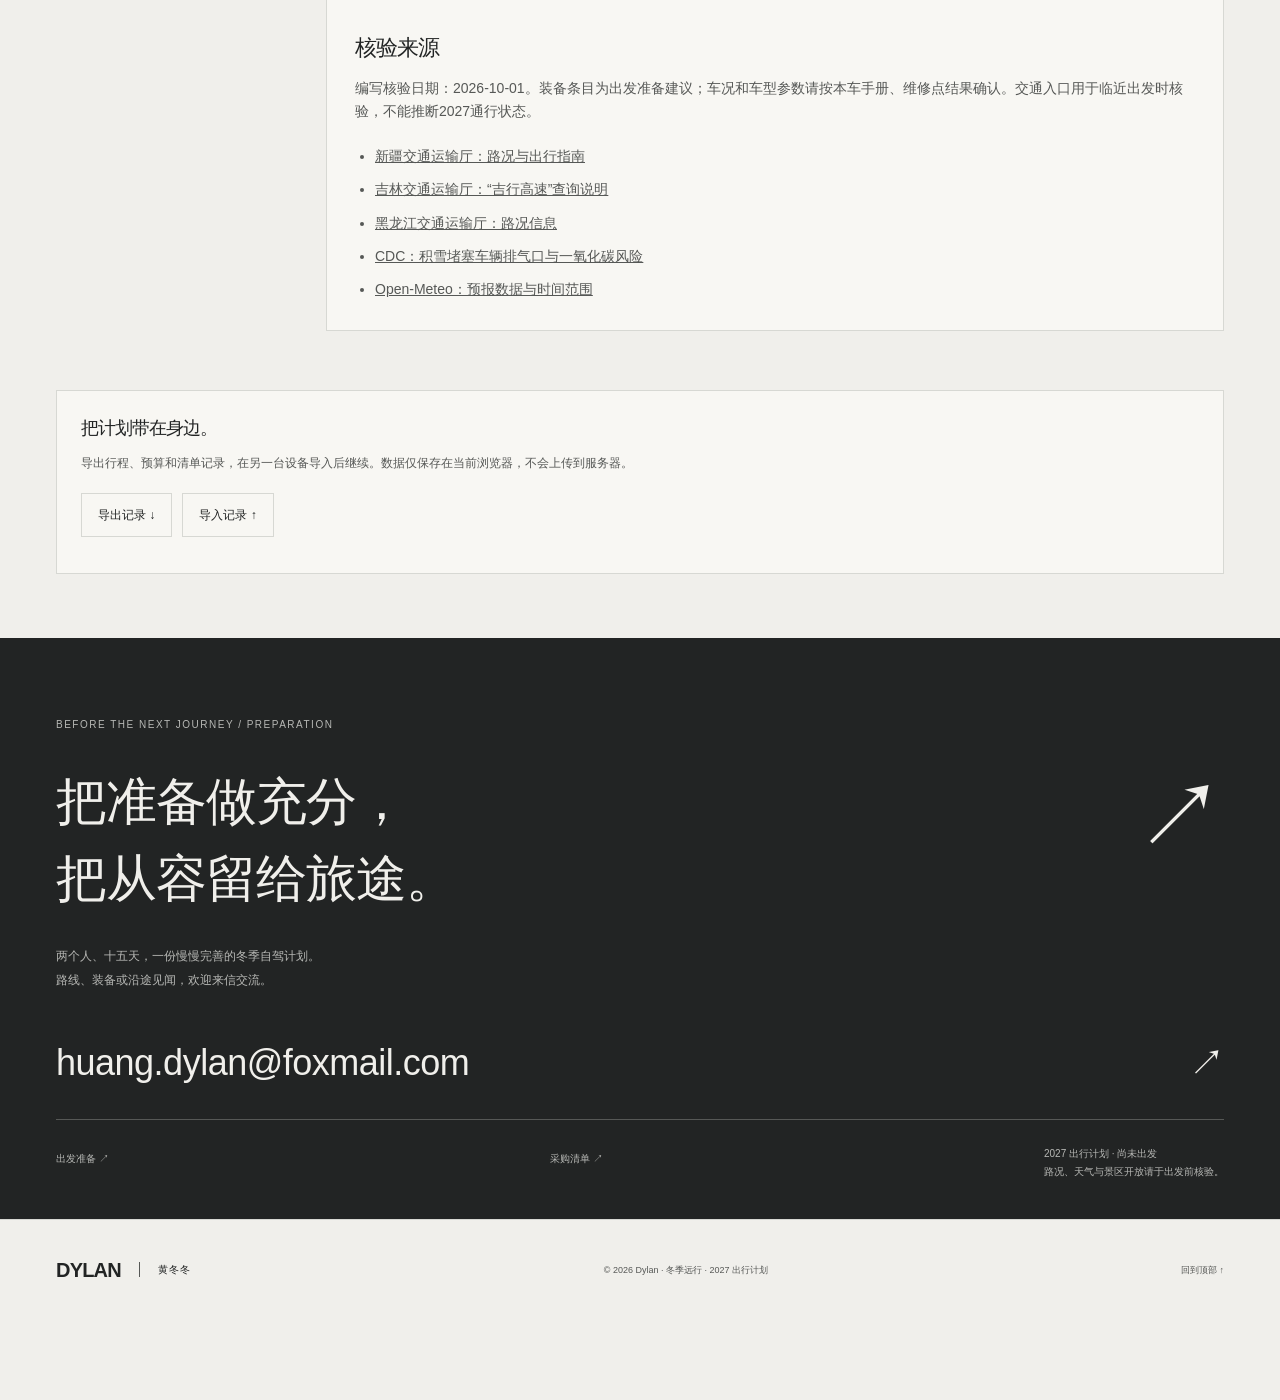
==== commit 4944f501: "Unify closing layout with portfolio reference and restore day/night tonal separation" ====
--- a/prepare.html
+++ b/prepare.html
@@ -6,11 +6,12 @@
 <meta name="description" content="Winter Expedition 2027 · 金华出发，北疆与东北双路线，15天冬季自驾路书、Trip Mode与坦克300 Hi4-T出发检查。" />
 <title>出发准备 · Winter Expedition 2027</title>
 <link rel="stylesheet" href="./vendor/leaflet.css"><link rel="stylesheet" href="./expedition.css">
-<script src="./theme.js?v=85f102bc352b"></script><script src="./navigation.js?v=a35bf11ab918" defer></script>
+<script src="./theme.js?v=62fed0d8c7ee"></script><script src="./navigation.js?v=a35bf11ab918" defer></script>
 <link rel="stylesheet" href="./portfolio-theme.css?v=317485df8f6e">
 <link rel="icon" href="./assets/favicon.svg?v=b72dc2a48f" type="image/svg+xml">
 <link rel="icon" href="./favicon.ico?v=b72dc2a48f" sizes="any">
 <link rel="apple-touch-icon" href="./assets/apple-touch-icon.png?v=b72dc2a48f">
-<link rel="stylesheet" href="./design-system.css?v=9c5ab07e9051">
-</head><body><div class="shell"><nav class="site-nav" aria-label="主导航"><a class="brand" href="./index.html" aria-label="Winter Expedition 2027 首页">WE / 2027</a><div class="nav-actions"><button class="close theme-toggle" type="button" data-theme-toggle aria-label="切换到日间模式" aria-pressed="false">日间模式</button><button class="nav-menu-toggle" type="button" aria-expanded="false" aria-controls="siteNavLinks"><span class="nav-menu-icon" aria-hidden="true"></span><span>菜单</span></button></div><div class="nav-links" id="siteNavLinks"><a href="./index.html#overview">在线地图</a><a href="./index.html#conditions">天气与路况</a><a href="./index.html#roadbook">15天路书</a><a href="./prepare.html" aria-current="page">出发准备</a><a href="./shopping.html">采购清单</a></div></nav><header class="prepare-head"><div class="kicker">BEFORE THE EXPEDITION</div><h1>准备充分，再出发。</h1><p>金华出发 · 2名驾驶员 · 坦克300 Hi4-T · 15天。按时间顺序完成准备，装备勾选保存在当前浏览器；手机和电脑之间不会自动同步。</p><div class="prep-progress"><span class="prep-progress-label">准备进度</span><strong id="prepCount">0 / 45 项已完成</strong><progress id="prepProgress" max="45" value="0" aria-label="准备事项完成进度"></progress></div><div class="notice">2027年的实时天气和路况尚不可提前确认。临近出发时回到“天气与通行核验”，再决定每天的具体路线。</div></header><div class="prep-layout"><aside class="prep-nav" aria-label="准备目录"><a href="#plan">01 · 行程与预订</a><a href="#vehicle">02 · 车辆与轮胎</a><a href="#sleep">03 · 车宿与保暖</a><a href="#clothing">04 · 衣物与户外用品</a><a href="#supplies">05 · 饮水、食物与能源</a><a href="#documents">06 · 证件、通信与求助</a><a href="#daily">07 · 每日出车流程</a><a href="#routes">08 · 北疆 / 东北专项</a><a href="#sources">信息来源</a><a href="./shopping.html">采购清单 →</a></aside><main><section id="plan" class="card prep-section"><div class="kicker">PREPARATION / 01</div><h2>行程与预订</h2><p class="intro">两个人、15天、运输段车宿。把休整放进计划，别把所有机动时间花在出发前。</p><div class="check prep-item"><label class="prep-item-title" for="prep-plan-0"><input id="prep-plan-0" type="checkbox" data-prep="plan-0"><strong>核定实际出发与返程日期</strong></label><details class="prep-item-detail"><summary>具体要求</summary><p>以最终年假安排为准；2027春节交通与景区政策待发布后再核对，不套用2026年的免费时段或门票安排。</p></details></div><div class="check prep-item"><label class="prep-item-title" for="prep-plan-1"><input id="prep-plan-1" type="checkbox" data-prep="plan-1"><strong>每天确定主落脚点和备选点</strong></label><details class="prep-item-detail"><summary>具体要求</summary><p>运输日选择正规服务区；准备一个可临时入住的城区酒店。备选位置写进离线地图。</p></details></div><div class="check prep-item"><label class="prep-item-title" for="prep-plan-2"><input id="prep-plan-2" type="checkbox" data-prep="plan-2"><strong>两人共同确认赶路节奏</strong></label><details class="prep-item-detail"><summary>具体要求</summary><p>轮换不等于可以无限延长驾驶；疲劳、视线差或降雪加剧时优先停止推进。</p></details></div><div class="check prep-item"><label class="prep-item-title" for="prep-plan-3"><input id="prep-plan-3" type="checkbox" data-prep="plan-3"><strong>景区住宿逐项核对</strong></label><details class="prep-item-detail"><summary>具体要求</summary><p>确认暖气、停车、到达时间和取消条款；禾木/喀纳斯、长白山另查冬季车辆准入和接驳安排。</p></details></div><div class="check prep-item"><label class="prep-item-title" for="prep-plan-4"><input id="prep-plan-4" type="checkbox" data-prep="plan-4"><strong>预留机动费用</strong></label><details class="prep-item-detail"><summary>具体要求</summary><p>除燃油、过路费、住宿、门票与餐饮，留出临时多住、车辆救援和调整路线的预算。</p></details></div></section><section id="vehicle" class="card prep-section"><div class="kicker">PREPARATION / 02</div><h2>车辆与轮胎</h2><p class="intro">以你的坦克300 Hi4-T随车手册和维修点检查结果为准，不把其他Hi4-T车型参数直接套过来。</p><div class="check prep-item"><label class="prep-item-title" for="prep-vehicle-0"><input id="prep-vehicle-0" type="checkbox" data-prep="vehicle-0"><strong>预约一次出发前整车检查</strong></label><details class="prep-item-detail"><summary>具体要求</summary><p>检查制动、灯光、雨刷、底盘、油液与保养周期；把已知故障先处理完。</p></details></div><div class="check prep-item"><label class="prep-item-title" for="prep-vehicle-1"><input id="prep-vehicle-1" type="checkbox" data-prep="vehicle-1"><strong>确认四条冬季胎</strong></label><details class="prep-item-detail"><summary>具体要求</summary><p>核对尺寸、负载与速度级别、胎龄、损伤与花纹；冷态胎压按车辆标定和载荷要求设置。</p></details></div><div class="check prep-item"><label class="prep-item-title" for="prep-vehicle-2"><input id="prep-vehicle-2" type="checkbox" data-prep="vehicle-2"><strong>核对防滑链兼容性</strong></label><details class="prep-item-detail"><summary>具体要求</summary><p>确认轮胎尺寸和车辆允许安装的位置、轮拱间隙；出发前实际练习安装，遵守链具速度限制。</p></details></div><div class="check prep-item"><label class="prep-item-title" for="prep-vehicle-3"><input id="prep-vehicle-3" type="checkbox" data-prep="vehicle-3"><strong>检测12V电瓶与启动电源</strong></label><details class="prep-item-detail"><summary>具体要求</summary><p>低温启动电源按其说明书存放、充电和连接；确认搭电点位置。</p></details></div><div class="check prep-item"><label class="prep-item-title" for="prep-vehicle-4"><input id="prep-vehicle-4" type="checkbox" data-prep="vehicle-4"><strong>核对防冻液和玻璃水</strong></label><details class="prep-item-detail"><summary>具体要求</summary><p>冰点要适配预计沿线低温；请维修点确认车型兼容性，不混用不明液体。</p></details></div><div class="check prep-item"><label class="prep-item-title" for="prep-vehicle-5"><input id="prep-vehicle-5" type="checkbox" data-prep="vehicle-5"><strong>检查备胎与随车工具</strong></label><details class="prep-item-detail"><summary>具体要求</summary><p>核对备胎状态、千斤顶和扳手；练习安全停车及更换流程。雪铲、牵引装备固定牢靠。</p></details></div><div class="check prep-item"><label class="prep-item-title" for="prep-vehicle-6"><input id="prep-vehicle-6" type="checkbox" data-prep="vehicle-6"><strong>熟悉冰雪驾驶和能量设置</strong></label><details class="prep-item-detail"><summary>具体要求</summary><p>出发前在安全环境熟悉车辆模式；保电、驻车空调、外放电限制以本车手册为准。</p></details></div></section><section id="sleep" class="card prep-section"><div class="kicker">PREPARATION / 03</div><h2>车宿与保暖</h2><p class="intro">车宿只是运输段安排。遇到无法稳定保暖、天气恶化或停车条件不合适时，切换酒店。</p><div class="check prep-item"><label class="prep-item-title" for="prep-sleep-0"><input id="prep-sleep-0" type="checkbox" data-prep="sleep-0"><strong>两套睡眠保温系统</strong></label><details class="prep-item-detail"><summary>具体要求</summary><p>睡袋按舒适温标选择，配保温垫、帽子和干燥衣物；保暖不能只依赖车辆空调。</p></details></div><div class="check prep-item"><label class="prep-item-title" for="prep-sleep-1"><input id="prep-sleep-1" type="checkbox" data-prep="sleep-1"><strong>在近郊做一次过夜测试</strong></label><details class="prep-item-detail"><summary>具体要求</summary><p>先验证两人躺卧空间、窗户遮挡、冷凝水、实际耗电与取物路径，再决定长途怎么布置。</p></details></div><div class="check prep-item"><label class="prep-item-title" for="prep-sleep-2"><input id="prep-sleep-2" type="checkbox" data-prep="sleep-2"><strong>核对车辆驻车供暖机制</strong></label><details class="prep-item-detail"><summary>具体要求</summary><p>向本车手册或厂家确认发动机会否自动启动、低电量行为与驻车空调限制，不能假设整夜纯电运行。</p></details></div><div class="check prep-item"><label class="prep-item-title" for="prep-sleep-3"><input id="prep-sleep-3" type="checkbox" data-prep="sleep-3"><strong>选择开放且合规的停车位置</strong></label><details class="prep-item-detail"><summary>具体要求</summary><p>确认服务区允许停留；避开封闭空间、积雪围挡、应急车道、道路肩部和可能堵塞出入口的位置。</p></details></div><div class="check prep-item"><label class="prep-item-title" for="prep-sleep-4"><input id="prep-sleep-4" type="checkbox" data-prep="sleep-4"><strong>检查排气口与周边积雪</strong></label><details class="prep-item-detail"><summary>具体要求</summary><p>积雪堵住排气口可能造成一氧化碳进入车内；持续降雪时尤其不能只检查一次就整夜依赖发动机供暖。</p></details></div><div class="check prep-item"><label class="prep-item-title" for="prep-sleep-5"><input id="prep-sleep-5" type="checkbox" data-prep="sleep-5"><strong>准备一氧化碳报警器</strong></label><details class="prep-item-detail"><summary>具体要求</summary><p>核对设备电池、适用温度和自检功能。报警器是补充防护，不能保证运行发动机过夜安全。车内不使用明火、炭火或燃气炉。</p></details></div><div class="check prep-item"><label class="prep-item-title" for="prep-sleep-6"><input id="prep-sleep-6" type="checkbox" data-prep="sleep-6"><strong>规划保暖失效的退路</strong></label><details class="prep-item-detail"><summary>具体要求</summary><p>提前找附近酒店和服务区室内休息点；保暖系统出问题就结束车宿，不把睡袋当作极端天气通行许可。</p></details></div></section><section id="clothing" class="card prep-section"><div class="kicker">PREPARATION / 04</div><h2>衣物与户外用品</h2><p class="intro">分层穿衣，活动时便于调节；保温层、手套和鞋袜要有干燥备份。</p><div class="check prep-item"><label class="prep-item-title" for="prep-clothing-0"><input id="prep-clothing-0" type="checkbox" data-prep="clothing-0"><strong>每人准备贴身层、保温层、防风层</strong></label><details class="prep-item-detail"><summary>具体要求</summary><p>按预计气温与活动时间组合，不靠单件厚衣服完成所有场景。</p></details></div><div class="check prep-item"><label class="prep-item-title" for="prep-clothing-1"><input id="prep-clothing-1" type="checkbox" data-prep="clothing-1"><strong>防滑防水冬靴与备用袜</strong></label><details class="prep-item-detail"><summary>具体要求</summary><p>提前试穿磨合；干燥袜与手套单独装防水袋。</p></details></div><div class="check prep-item"><label class="prep-item-title" for="prep-clothing-2"><input id="prep-clothing-2" type="checkbox" data-prep="clothing-2"><strong>帽子、围脖、两套手套</strong></label><details class="prep-item-detail"><summary>具体要求</summary><p>保留一副方便操作手机、装链和补给的手套；接触金属时保护皮肤。</p></details></div><div class="check prep-item"><label class="prep-item-title" for="prep-clothing-3"><input id="prep-clothing-3" type="checkbox" data-prep="clothing-3"><strong>太阳镜、防晒与润肤用品</strong></label><details class="prep-item-detail"><summary>具体要求</summary><p>雪地反光强，户外观景别忽略眼部和皮肤防护。</p></details></div><div class="check prep-item"><label class="prep-item-title" for="prep-clothing-4"><input id="prep-clothing-4" type="checkbox" data-prep="clothing-4"><strong>头灯、反光背心与备用电池</strong></label><details class="prep-item-detail"><summary>具体要求</summary><p>夜间取物和停车处理需要照明；拍摄与照明电池按说明书做好低温保护。</p></details></div></section><section id="supplies" class="card prep-section"><div class="kicker">PREPARATION / 05</div><h2>饮水、食物与能源</h2><p class="intro">运输日补给优先在服务区和城区完成，进山区前确认下一处补给点。</p><div class="check prep-item"><label class="prep-item-title" for="prep-supplies-0"><input id="prep-supplies-0" type="checkbox" data-prep="supplies-0"><strong>至少两天的应急食品和饮水</strong></label><details class="prep-item-detail"><summary>具体要求</summary><p>两个人分别核对数量；选容易直接食用的食品。饮水放保温环境，别把所有水都留在容易冻住的储物处。</p></details></div><div class="check prep-item"><label class="prep-item-title" for="prep-supplies-1"><input id="prep-supplies-1" type="checkbox" data-prep="supplies-1"><strong>准备保温杯和热水补给计划</strong></label><details class="prep-item-detail"><summary>具体要求</summary><p>在服务区补热水；不在车内开炉烧水。</p></details></div><div class="check prep-item"><label class="prep-item-title" for="prep-supplies-2"><input id="prep-supplies-2" type="checkbox" data-prep="supplies-2"><strong>进偏远路段前补充燃油</strong></label><details class="prep-item-detail"><summary>具体要求</summary><p>核对加油站营业、下一处补给距离；不把最低油量或纯电续航当作冬季极限保证。</p></details></div><div class="check prep-item"><label class="prep-item-title" for="prep-supplies-3"><input id="prep-supplies-3" type="checkbox" data-prep="supplies-3"><strong>充电与油电策略有备用方案</strong></label><details class="prep-item-detail"><summary>具体要求</summary><p>核对充电站是否可用、接口与运营时段；低温下实际续航变化大，保留燃油与电量余量。</p></details></div><div class="check prep-item"><label class="prep-item-title" for="prep-supplies-4"><input id="prep-supplies-4" type="checkbox" data-prep="supplies-4"><strong>充电线、车充与移动电源</strong></label><details class="prep-item-detail"><summary>具体要求</summary><p>两部手机、相机和照明分开补能；外放电设备不超过本车允许功率。</p></details></div><div class="check prep-item"><label class="prep-item-title" for="prep-supplies-5"><input id="prep-supplies-5" type="checkbox" data-prep="supplies-5"><strong>垃圾袋、纸巾与便携洗漱</strong></label><details class="prep-item-detail"><summary>具体要求</summary><p>服务区车宿时保持环境整洁；提前确认厕所、热水和室内开放时间。</p></details></div></section><section id="documents" class="card prep-section"><div class="kicker">PREPARATION / 06</div><h2>证件、通信与求助</h2><p class="intro">弱信号、手机低温关机和临时绕行都要有替代方案。</p><div class="check prep-item"><label class="prep-item-title" for="prep-documents-0"><input id="prep-documents-0" type="checkbox" data-prep="documents-0"><strong>两人的证件与车辆资料</strong></label><details class="prep-item-detail"><summary>具体要求</summary><p>身份证、驾驶证、行驶证、保单与必要授权备齐；电子副本离线保存，纸质信息分开放。</p></details></div><div class="check prep-item"><label class="prep-item-title" for="prep-documents-1"><input id="prep-documents-1" type="checkbox" data-prep="documents-1"><strong>下载离线地图</strong></label><details class="prep-item-detail"><summary>具体要求</summary><p>提前下载运输段与目的地区域；保存酒店、加油站、服务区和备选停车点。</p></details></div><div class="check prep-item"><label class="prep-item-title" for="prep-documents-2"><input id="prep-documents-2" type="checkbox" data-prep="documents-2"><strong>记录车辆和道路救援渠道</strong></label><details class="prep-item-detail"><summary>具体要求</summary><p>把保险救援、厂家服务、沿线高速运营方电话保存到两部手机；新疆高速救援12122，交通咨询12328。</p></details></div><div class="check prep-item"><label class="prep-item-title" for="prep-documents-3"><input id="prep-documents-3" type="checkbox" data-prep="documents-3"><strong>约定报平安规则</strong></label><details class="prep-item-detail"><summary>具体要求</summary><p>向家人共享当日目标与预计抵达时间；弱信号前说明下一次联系时间，不依赖持续在线定位。</p></details></div><div class="check prep-item"><label class="prep-item-title" for="prep-documents-4"><input id="prep-documents-4" type="checkbox" data-prep="documents-4"><strong>准备常用个人用品与急救包</strong></label><details class="prep-item-detail"><summary>具体要求</summary><p>带上本人常用物品、清洁包扎用品；有特定健康需要时提前向专业人员确认长途与低温安排。</p></details></div></section><section id="daily" class="card prep-section"><div class="kicker">PREPARATION / 07</div><h2>每日出车流程</h2><p class="intro">用五分钟复查关键项，比前一天勾完所有装备更有用。</p><div class="check prep-item"><label class="prep-item-title" for="prep-daily-0"><input id="prep-daily-0" type="checkbox" data-prep="daily-0"><strong>查天气与官方通行信息</strong></label><details class="prep-item-detail"><summary>具体要求</summary><p>看下一段目的地天气、降雪、阵风和日落时间；从官方渠道核对高速、支线与景区准入。</p></details></div><div class="check prep-item"><label class="prep-item-title" for="prep-daily-1"><input id="prep-daily-1" type="checkbox" data-prep="daily-1"><strong>绕车检查</strong></label><details class="prep-item-detail"><summary>具体要求</summary><p>观察轮胎、漏液、灯光、窗玻璃和排气口；清除影响视野与行车的积雪。</p></details></div><div class="check prep-item"><label class="prep-item-title" for="prep-daily-2"><input id="prep-daily-2" type="checkbox" data-prep="daily-2"><strong>确认两人状态</strong></label><details class="prep-item-detail"><summary>具体要求</summary><p>任何一人困倦、身体不适或不愿继续时，先休整再决定，不用完成天数作为推进理由。</p></details></div><div class="check prep-item"><label class="prep-item-title" for="prep-daily-3"><input id="prep-daily-3" type="checkbox" data-prep="daily-3"><strong>确认当天补给和夜间落脚</strong></label><details class="prep-item-detail"><summary>具体要求</summary><p>确定加油、餐饮、休息与备选酒店的位置；能见度差时提前收车。</p></details></div><div class="check prep-item"><label class="prep-item-title" for="prep-daily-4"><input id="prep-daily-4" type="checkbox" data-prep="daily-4"><strong>在Trip Mode选择今天</strong></label><details class="prep-item-detail"><summary>具体要求</summary><p>确认路线、预计里程和落脚安排；原型公里数为估算，执行以当天导航为准。</p></details></div></section><section id="routes" class="card prep-section"><div class="kicker">PREPARATION / 08</div><h2>北疆 / 东北专项</h2><p class="intro">这部分会随官方2027冬季安排重新核验，当前不标注任何景区“保证开放”。</p><div class="check prep-item"><label class="prep-item-title" for="prep-routes-0"><input id="prep-routes-0" type="checkbox" data-prep="routes-0"><strong>北疆：赛里木湖与阿勒泰风雪</strong></label><details class="prep-item-detail"><summary>具体要求</summary><p>重点核对G30、G3014、山区支线和景区交通组织；湖区、开阔地的强风不只影响体感，也会影响驾驶。</p></details></div><div class="check prep-item"><label class="prep-item-title" for="prep-routes-1"><input id="prep-routes-1" type="checkbox" data-prep="routes-1"><strong>北疆：禾木和喀纳斯准入</strong></label><details class="prep-item-detail"><summary>具体要求</summary><p>核对是否允许社会车辆、是否需要换乘、雪胎或防滑链要求、停车与住宿可达性。</p></details></div><div class="check prep-item"><label class="prep-item-title" for="prep-routes-2"><input id="prep-routes-2" type="checkbox" data-prep="routes-2"><strong>东北：吉林雾凇安排</strong></label><details class="prep-item-detail"><summary>具体要求</summary><p>雾凇不是每日保证出现；把观景与休整结合，前一晚查天气再决定早晨是否出门。</p></details></div><div class="check prep-item"><label class="prep-item-title" for="prep-routes-3"><input id="prep-routes-3" type="checkbox" data-prep="routes-3"><strong>东北：长白山天气缓冲</strong></label><details class="prep-item-detail"><summary>具体要求</summary><p>留出景区临时关闭时的室内、温泉或城区休整方案；当天开放公告优先于已购票计划。</p></details></div><div class="check prep-item"><label class="prep-item-title" for="prep-routes-4"><input id="prep-routes-4" type="checkbox" data-prep="routes-4"><strong>东北：哈尔滨2027冰雪活动</strong></label><details class="prep-item-detail"><summary>具体要求</summary><p>待2027活动公布后再核对票务、开放时段、接驳和停车，不沿用2026图片中的场地安排。</p></details></div></section><section class="card prep-section" id="sources"><h2>核验来源</h2><p class="intro">编写核验日期：2026-10-01。装备条目为出发准备建议；车况和车型参数请按本车手册、维修点结果确认。交通入口用于临近出发时核验，不能推断2027通行状态。</p><ul class="source-list"><li><a href="https://jtyst.xinjiang.gov.cn/" target="_blank" rel="noopener">新疆交通运输厅：路况与出行指南</a></li><li><a href="https://jtyst.jl.gov.cn/zx_133250/jtyw/202311/t20231108_8832660.html" target="_blank" rel="noopener">吉林交通运输厅：“吉行高速”查询说明</a></li><li><a href="https://jt.hlj.gov.cn/jt/c105225/list.shtml" target="_blank" rel="noopener">黑龙江交通运输厅：路况信息</a></li><li><a href="https://www.cdc.gov/natural-disasters/psa-toolkit/clear-snow-from-tailpipes.html" target="_blank" rel="noopener">CDC：积雪堵塞车辆排气口与一氧化碳风险</a></li><li><a href="https://open-meteo.com/en/docs" target="_blank" rel="noopener">Open-Meteo：预报数据与时间范围</a></li></ul></section></main></div><footer class="footer">WINTER EXPEDITION 2027 · 出发准备 · <a href="./index.html">返回路书</a></footer></div><script src="./prepare.js"></script><script src="./experience.js?v=1e01f81921ed"></script>
+<link rel="stylesheet" href="./design-system.css?v=2545f2cd2861">
+<link rel="stylesheet" href="./site-outro.css?v=137a0aad5c22">
+</head><body class="roadbook-outro"><div class="shell" id="page-top"><nav class="site-nav" aria-label="主导航"><a class="brand" href="./index.html" aria-label="Winter Expedition 2027 首页">WE / 2027</a><div class="nav-actions"><button class="close theme-toggle" type="button" data-theme-toggle aria-label="切换到日间模式" aria-pressed="false">日间模式</button><button class="nav-menu-toggle" type="button" aria-expanded="false" aria-controls="siteNavLinks"><span class="nav-menu-icon" aria-hidden="true"></span><span>菜单</span></button></div><div class="nav-links" id="siteNavLinks"><a href="./index.html#overview">在线地图</a><a href="./index.html#conditions">天气与路况</a><a href="./index.html#roadbook">15天路书</a><a href="./prepare.html" aria-current="page">出发准备</a><a href="./shopping.html">采购清单</a></div></nav><header class="prepare-head"><div class="kicker">BEFORE THE EXPEDITION</div><h1>准备充分，再出发。</h1><p>金华出发 · 2名驾驶员 · 坦克300 Hi4-T · 15天。按时间顺序完成准备，装备勾选保存在当前浏览器；手机和电脑之间不会自动同步。</p><div class="prep-progress"><span class="prep-progress-label">准备进度</span><strong id="prepCount">0 / 45 项已完成</strong><progress id="prepProgress" max="45" value="0" aria-label="准备事项完成进度"></progress></div><div class="notice">2027年的实时天气和路况尚不可提前确认。临近出发时回到“天气与通行核验”，再决定每天的具体路线。</div></header><div class="prep-layout"><aside class="prep-nav" aria-label="准备目录"><a href="#plan">01 · 行程与预订</a><a href="#vehicle">02 · 车辆与轮胎</a><a href="#sleep">03 · 车宿与保暖</a><a href="#clothing">04 · 衣物与户外用品</a><a href="#supplies">05 · 饮水、食物与能源</a><a href="#documents">06 · 证件、通信与求助</a><a href="#daily">07 · 每日出车流程</a><a href="#routes">08 · 北疆 / 东北专项</a><a href="#sources">信息来源</a><a href="./shopping.html">采购清单 →</a></aside><main><section id="plan" class="card prep-section"><div class="kicker">PREPARATION / 01</div><h2>行程与预订</h2><p class="intro">两个人、15天、运输段车宿。把休整放进计划，别把所有机动时间花在出发前。</p><div class="check prep-item"><label class="prep-item-title" for="prep-plan-0"><input id="prep-plan-0" type="checkbox" data-prep="plan-0"><strong>核定实际出发与返程日期</strong></label><details class="prep-item-detail"><summary>具体要求</summary><p>以最终年假安排为准；2027春节交通与景区政策待发布后再核对，不套用2026年的免费时段或门票安排。</p></details></div><div class="check prep-item"><label class="prep-item-title" for="prep-plan-1"><input id="prep-plan-1" type="checkbox" data-prep="plan-1"><strong>每天确定主落脚点和备选点</strong></label><details class="prep-item-detail"><summary>具体要求</summary><p>运输日选择正规服务区；准备一个可临时入住的城区酒店。备选位置写进离线地图。</p></details></div><div class="check prep-item"><label class="prep-item-title" for="prep-plan-2"><input id="prep-plan-2" type="checkbox" data-prep="plan-2"><strong>两人共同确认赶路节奏</strong></label><details class="prep-item-detail"><summary>具体要求</summary><p>轮换不等于可以无限延长驾驶；疲劳、视线差或降雪加剧时优先停止推进。</p></details></div><div class="check prep-item"><label class="prep-item-title" for="prep-plan-3"><input id="prep-plan-3" type="checkbox" data-prep="plan-3"><strong>景区住宿逐项核对</strong></label><details class="prep-item-detail"><summary>具体要求</summary><p>确认暖气、停车、到达时间和取消条款；禾木/喀纳斯、长白山另查冬季车辆准入和接驳安排。</p></details></div><div class="check prep-item"><label class="prep-item-title" for="prep-plan-4"><input id="prep-plan-4" type="checkbox" data-prep="plan-4"><strong>预留机动费用</strong></label><details class="prep-item-detail"><summary>具体要求</summary><p>除燃油、过路费、住宿、门票与餐饮，留出临时多住、车辆救援和调整路线的预算。</p></details></div></section><section id="vehicle" class="card prep-section"><div class="kicker">PREPARATION / 02</div><h2>车辆与轮胎</h2><p class="intro">以你的坦克300 Hi4-T随车手册和维修点检查结果为准，不把其他Hi4-T车型参数直接套过来。</p><div class="check prep-item"><label class="prep-item-title" for="prep-vehicle-0"><input id="prep-vehicle-0" type="checkbox" data-prep="vehicle-0"><strong>预约一次出发前整车检查</strong></label><details class="prep-item-detail"><summary>具体要求</summary><p>检查制动、灯光、雨刷、底盘、油液与保养周期；把已知故障先处理完。</p></details></div><div class="check prep-item"><label class="prep-item-title" for="prep-vehicle-1"><input id="prep-vehicle-1" type="checkbox" data-prep="vehicle-1"><strong>确认四条冬季胎</strong></label><details class="prep-item-detail"><summary>具体要求</summary><p>核对尺寸、负载与速度级别、胎龄、损伤与花纹；冷态胎压按车辆标定和载荷要求设置。</p></details></div><div class="check prep-item"><label class="prep-item-title" for="prep-vehicle-2"><input id="prep-vehicle-2" type="checkbox" data-prep="vehicle-2"><strong>核对防滑链兼容性</strong></label><details class="prep-item-detail"><summary>具体要求</summary><p>确认轮胎尺寸和车辆允许安装的位置、轮拱间隙；出发前实际练习安装，遵守链具速度限制。</p></details></div><div class="check prep-item"><label class="prep-item-title" for="prep-vehicle-3"><input id="prep-vehicle-3" type="checkbox" data-prep="vehicle-3"><strong>检测12V电瓶与启动电源</strong></label><details class="prep-item-detail"><summary>具体要求</summary><p>低温启动电源按其说明书存放、充电和连接；确认搭电点位置。</p></details></div><div class="check prep-item"><label class="prep-item-title" for="prep-vehicle-4"><input id="prep-vehicle-4" type="checkbox" data-prep="vehicle-4"><strong>核对防冻液和玻璃水</strong></label><details class="prep-item-detail"><summary>具体要求</summary><p>冰点要适配预计沿线低温；请维修点确认车型兼容性，不混用不明液体。</p></details></div><div class="check prep-item"><label class="prep-item-title" for="prep-vehicle-5"><input id="prep-vehicle-5" type="checkbox" data-prep="vehicle-5"><strong>检查备胎与随车工具</strong></label><details class="prep-item-detail"><summary>具体要求</summary><p>核对备胎状态、千斤顶和扳手；练习安全停车及更换流程。雪铲、牵引装备固定牢靠。</p></details></div><div class="check prep-item"><label class="prep-item-title" for="prep-vehicle-6"><input id="prep-vehicle-6" type="checkbox" data-prep="vehicle-6"><strong>熟悉冰雪驾驶和能量设置</strong></label><details class="prep-item-detail"><summary>具体要求</summary><p>出发前在安全环境熟悉车辆模式；保电、驻车空调、外放电限制以本车手册为准。</p></details></div></section><section id="sleep" class="card prep-section"><div class="kicker">PREPARATION / 03</div><h2>车宿与保暖</h2><p class="intro">车宿只是运输段安排。遇到无法稳定保暖、天气恶化或停车条件不合适时，切换酒店。</p><div class="check prep-item"><label class="prep-item-title" for="prep-sleep-0"><input id="prep-sleep-0" type="checkbox" data-prep="sleep-0"><strong>两套睡眠保温系统</strong></label><details class="prep-item-detail"><summary>具体要求</summary><p>睡袋按舒适温标选择，配保温垫、帽子和干燥衣物；保暖不能只依赖车辆空调。</p></details></div><div class="check prep-item"><label class="prep-item-title" for="prep-sleep-1"><input id="prep-sleep-1" type="checkbox" data-prep="sleep-1"><strong>在近郊做一次过夜测试</strong></label><details class="prep-item-detail"><summary>具体要求</summary><p>先验证两人躺卧空间、窗户遮挡、冷凝水、实际耗电与取物路径，再决定长途怎么布置。</p></details></div><div class="check prep-item"><label class="prep-item-title" for="prep-sleep-2"><input id="prep-sleep-2" type="checkbox" data-prep="sleep-2"><strong>核对车辆驻车供暖机制</strong></label><details class="prep-item-detail"><summary>具体要求</summary><p>向本车手册或厂家确认发动机会否自动启动、低电量行为与驻车空调限制，不能假设整夜纯电运行。</p></details></div><div class="check prep-item"><label class="prep-item-title" for="prep-sleep-3"><input id="prep-sleep-3" type="checkbox" data-prep="sleep-3"><strong>选择开放且合规的停车位置</strong></label><details class="prep-item-detail"><summary>具体要求</summary><p>确认服务区允许停留；避开封闭空间、积雪围挡、应急车道、道路肩部和可能堵塞出入口的位置。</p></details></div><div class="check prep-item"><label class="prep-item-title" for="prep-sleep-4"><input id="prep-sleep-4" type="checkbox" data-prep="sleep-4"><strong>检查排气口与周边积雪</strong></label><details class="prep-item-detail"><summary>具体要求</summary><p>积雪堵住排气口可能造成一氧化碳进入车内；持续降雪时尤其不能只检查一次就整夜依赖发动机供暖。</p></details></div><div class="check prep-item"><label class="prep-item-title" for="prep-sleep-5"><input id="prep-sleep-5" type="checkbox" data-prep="sleep-5"><strong>准备一氧化碳报警器</strong></label><details class="prep-item-detail"><summary>具体要求</summary><p>核对设备电池、适用温度和自检功能。报警器是补充防护，不能保证运行发动机过夜安全。车内不使用明火、炭火或燃气炉。</p></details></div><div class="check prep-item"><label class="prep-item-title" for="prep-sleep-6"><input id="prep-sleep-6" type="checkbox" data-prep="sleep-6"><strong>规划保暖失效的退路</strong></label><details class="prep-item-detail"><summary>具体要求</summary><p>提前找附近酒店和服务区室内休息点；保暖系统出问题就结束车宿，不把睡袋当作极端天气通行许可。</p></details></div></section><section id="clothing" class="card prep-section"><div class="kicker">PREPARATION / 04</div><h2>衣物与户外用品</h2><p class="intro">分层穿衣，活动时便于调节；保温层、手套和鞋袜要有干燥备份。</p><div class="check prep-item"><label class="prep-item-title" for="prep-clothing-0"><input id="prep-clothing-0" type="checkbox" data-prep="clothing-0"><strong>每人准备贴身层、保温层、防风层</strong></label><details class="prep-item-detail"><summary>具体要求</summary><p>按预计气温与活动时间组合，不靠单件厚衣服完成所有场景。</p></details></div><div class="check prep-item"><label class="prep-item-title" for="prep-clothing-1"><input id="prep-clothing-1" type="checkbox" data-prep="clothing-1"><strong>防滑防水冬靴与备用袜</strong></label><details class="prep-item-detail"><summary>具体要求</summary><p>提前试穿磨合；干燥袜与手套单独装防水袋。</p></details></div><div class="check prep-item"><label class="prep-item-title" for="prep-clothing-2"><input id="prep-clothing-2" type="checkbox" data-prep="clothing-2"><strong>帽子、围脖、两套手套</strong></label><details class="prep-item-detail"><summary>具体要求</summary><p>保留一副方便操作手机、装链和补给的手套；接触金属时保护皮肤。</p></details></div><div class="check prep-item"><label class="prep-item-title" for="prep-clothing-3"><input id="prep-clothing-3" type="checkbox" data-prep="clothing-3"><strong>太阳镜、防晒与润肤用品</strong></label><details class="prep-item-detail"><summary>具体要求</summary><p>雪地反光强，户外观景别忽略眼部和皮肤防护。</p></details></div><div class="check prep-item"><label class="prep-item-title" for="prep-clothing-4"><input id="prep-clothing-4" type="checkbox" data-prep="clothing-4"><strong>头灯、反光背心与备用电池</strong></label><details class="prep-item-detail"><summary>具体要求</summary><p>夜间取物和停车处理需要照明；拍摄与照明电池按说明书做好低温保护。</p></details></div></section><section id="supplies" class="card prep-section"><div class="kicker">PREPARATION / 05</div><h2>饮水、食物与能源</h2><p class="intro">运输日补给优先在服务区和城区完成，进山区前确认下一处补给点。</p><div class="check prep-item"><label class="prep-item-title" for="prep-supplies-0"><input id="prep-supplies-0" type="checkbox" data-prep="supplies-0"><strong>至少两天的应急食品和饮水</strong></label><details class="prep-item-detail"><summary>具体要求</summary><p>两个人分别核对数量；选容易直接食用的食品。饮水放保温环境，别把所有水都留在容易冻住的储物处。</p></details></div><div class="check prep-item"><label class="prep-item-title" for="prep-supplies-1"><input id="prep-supplies-1" type="checkbox" data-prep="supplies-1"><strong>准备保温杯和热水补给计划</strong></label><details class="prep-item-detail"><summary>具体要求</summary><p>在服务区补热水；不在车内开炉烧水。</p></details></div><div class="check prep-item"><label class="prep-item-title" for="prep-supplies-2"><input id="prep-supplies-2" type="checkbox" data-prep="supplies-2"><strong>进偏远路段前补充燃油</strong></label><details class="prep-item-detail"><summary>具体要求</summary><p>核对加油站营业、下一处补给距离；不把最低油量或纯电续航当作冬季极限保证。</p></details></div><div class="check prep-item"><label class="prep-item-title" for="prep-supplies-3"><input id="prep-supplies-3" type="checkbox" data-prep="supplies-3"><strong>充电与油电策略有备用方案</strong></label><details class="prep-item-detail"><summary>具体要求</summary><p>核对充电站是否可用、接口与运营时段；低温下实际续航变化大，保留燃油与电量余量。</p></details></div><div class="check prep-item"><label class="prep-item-title" for="prep-supplies-4"><input id="prep-supplies-4" type="checkbox" data-prep="supplies-4"><strong>充电线、车充与移动电源</strong></label><details class="prep-item-detail"><summary>具体要求</summary><p>两部手机、相机和照明分开补能；外放电设备不超过本车允许功率。</p></details></div><div class="check prep-item"><label class="prep-item-title" for="prep-supplies-5"><input id="prep-supplies-5" type="checkbox" data-prep="supplies-5"><strong>垃圾袋、纸巾与便携洗漱</strong></label><details class="prep-item-detail"><summary>具体要求</summary><p>服务区车宿时保持环境整洁；提前确认厕所、热水和室内开放时间。</p></details></div></section><section id="documents" class="card prep-section"><div class="kicker">PREPARATION / 06</div><h2>证件、通信与求助</h2><p class="intro">弱信号、手机低温关机和临时绕行都要有替代方案。</p><div class="check prep-item"><label class="prep-item-title" for="prep-documents-0"><input id="prep-documents-0" type="checkbox" data-prep="documents-0"><strong>两人的证件与车辆资料</strong></label><details class="prep-item-detail"><summary>具体要求</summary><p>身份证、驾驶证、行驶证、保单与必要授权备齐；电子副本离线保存，纸质信息分开放。</p></details></div><div class="check prep-item"><label class="prep-item-title" for="prep-documents-1"><input id="prep-documents-1" type="checkbox" data-prep="documents-1"><strong>下载离线地图</strong></label><details class="prep-item-detail"><summary>具体要求</summary><p>提前下载运输段与目的地区域；保存酒店、加油站、服务区和备选停车点。</p></details></div><div class="check prep-item"><label class="prep-item-title" for="prep-documents-2"><input id="prep-documents-2" type="checkbox" data-prep="documents-2"><strong>记录车辆和道路救援渠道</strong></label><details class="prep-item-detail"><summary>具体要求</summary><p>把保险救援、厂家服务、沿线高速运营方电话保存到两部手机；新疆高速救援12122，交通咨询12328。</p></details></div><div class="check prep-item"><label class="prep-item-title" for="prep-documents-3"><input id="prep-documents-3" type="checkbox" data-prep="documents-3"><strong>约定报平安规则</strong></label><details class="prep-item-detail"><summary>具体要求</summary><p>向家人共享当日目标与预计抵达时间；弱信号前说明下一次联系时间，不依赖持续在线定位。</p></details></div><div class="check prep-item"><label class="prep-item-title" for="prep-documents-4"><input id="prep-documents-4" type="checkbox" data-prep="documents-4"><strong>准备常用个人用品与急救包</strong></label><details class="prep-item-detail"><summary>具体要求</summary><p>带上本人常用物品、清洁包扎用品；有特定健康需要时提前向专业人员确认长途与低温安排。</p></details></div></section><section id="daily" class="card prep-section"><div class="kicker">PREPARATION / 07</div><h2>每日出车流程</h2><p class="intro">用五分钟复查关键项，比前一天勾完所有装备更有用。</p><div class="check prep-item"><label class="prep-item-title" for="prep-daily-0"><input id="prep-daily-0" type="checkbox" data-prep="daily-0"><strong>查天气与官方通行信息</strong></label><details class="prep-item-detail"><summary>具体要求</summary><p>看下一段目的地天气、降雪、阵风和日落时间；从官方渠道核对高速、支线与景区准入。</p></details></div><div class="check prep-item"><label class="prep-item-title" for="prep-daily-1"><input id="prep-daily-1" type="checkbox" data-prep="daily-1"><strong>绕车检查</strong></label><details class="prep-item-detail"><summary>具体要求</summary><p>观察轮胎、漏液、灯光、窗玻璃和排气口；清除影响视野与行车的积雪。</p></details></div><div class="check prep-item"><label class="prep-item-title" for="prep-daily-2"><input id="prep-daily-2" type="checkbox" data-prep="daily-2"><strong>确认两人状态</strong></label><details class="prep-item-detail"><summary>具体要求</summary><p>任何一人困倦、身体不适或不愿继续时，先休整再决定，不用完成天数作为推进理由。</p></details></div><div class="check prep-item"><label class="prep-item-title" for="prep-daily-3"><input id="prep-daily-3" type="checkbox" data-prep="daily-3"><strong>确认当天补给和夜间落脚</strong></label><details class="prep-item-detail"><summary>具体要求</summary><p>确定加油、餐饮、休息与备选酒店的位置；能见度差时提前收车。</p></details></div><div class="check prep-item"><label class="prep-item-title" for="prep-daily-4"><input id="prep-daily-4" type="checkbox" data-prep="daily-4"><strong>在Trip Mode选择今天</strong></label><details class="prep-item-detail"><summary>具体要求</summary><p>确认路线、预计里程和落脚安排；原型公里数为估算，执行以当天导航为准。</p></details></div></section><section id="routes" class="card prep-section"><div class="kicker">PREPARATION / 08</div><h2>北疆 / 东北专项</h2><p class="intro">这部分会随官方2027冬季安排重新核验，当前不标注任何景区“保证开放”。</p><div class="check prep-item"><label class="prep-item-title" for="prep-routes-0"><input id="prep-routes-0" type="checkbox" data-prep="routes-0"><strong>北疆：赛里木湖与阿勒泰风雪</strong></label><details class="prep-item-detail"><summary>具体要求</summary><p>重点核对G30、G3014、山区支线和景区交通组织；湖区、开阔地的强风不只影响体感，也会影响驾驶。</p></details></div><div class="check prep-item"><label class="prep-item-title" for="prep-routes-1"><input id="prep-routes-1" type="checkbox" data-prep="routes-1"><strong>北疆：禾木和喀纳斯准入</strong></label><details class="prep-item-detail"><summary>具体要求</summary><p>核对是否允许社会车辆、是否需要换乘、雪胎或防滑链要求、停车与住宿可达性。</p></details></div><div class="check prep-item"><label class="prep-item-title" for="prep-routes-2"><input id="prep-routes-2" type="checkbox" data-prep="routes-2"><strong>东北：吉林雾凇安排</strong></label><details class="prep-item-detail"><summary>具体要求</summary><p>雾凇不是每日保证出现；把观景与休整结合，前一晚查天气再决定早晨是否出门。</p></details></div><div class="check prep-item"><label class="prep-item-title" for="prep-routes-3"><input id="prep-routes-3" type="checkbox" data-prep="routes-3"><strong>东北：长白山天气缓冲</strong></label><details class="prep-item-detail"><summary>具体要求</summary><p>留出景区临时关闭时的室内、温泉或城区休整方案；当天开放公告优先于已购票计划。</p></details></div><div class="check prep-item"><label class="prep-item-title" for="prep-routes-4"><input id="prep-routes-4" type="checkbox" data-prep="routes-4"><strong>东北：哈尔滨2027冰雪活动</strong></label><details class="prep-item-detail"><summary>具体要求</summary><p>待2027活动公布后再核对票务、开放时段、接驳和停车，不沿用2026图片中的场地安排。</p></details></div></section><section class="card prep-section" id="sources"><h2>核验来源</h2><p class="intro">编写核验日期：2026-10-01。装备条目为出发准备建议；车况和车型参数请按本车手册、维修点结果确认。交通入口用于临近出发时核验，不能推断2027通行状态。</p><ul class="source-list"><li><a href="https://jtyst.xinjiang.gov.cn/" target="_blank" rel="noopener">新疆交通运输厅：路况与出行指南</a></li><li><a href="https://jtyst.jl.gov.cn/zx_133250/jtyw/202311/t20231108_8832660.html" target="_blank" rel="noopener">吉林交通运输厅：“吉行高速”查询说明</a></li><li><a href="https://jt.hlj.gov.cn/jt/c105225/list.shtml" target="_blank" rel="noopener">黑龙江交通运输厅：路况信息</a></li><li><a href="https://www.cdc.gov/natural-disasters/psa-toolkit/clear-snow-from-tailpipes.html" target="_blank" rel="noopener">CDC：积雪堵塞车辆排气口与一氧化碳风险</a></li><li><a href="https://open-meteo.com/en/docs" target="_blank" rel="noopener">Open-Meteo：预报数据与时间范围</a></li></ul></section></main></div><div class="footer" hidden aria-hidden="true"></div></div><section class="site-outro" id="contact"><div class="outro-inner"><p class="eyebrow">BEFORE THE NEXT JOURNEY / PREPARATION</p><h2>把准备做充分，<br>把从容留给旅途。<span aria-hidden="true">↗</span></h2><p class="outro-lead">两个人、十五天，一份慢慢完善的冬季自驾计划。<br>路线、装备或沿途见闻，欢迎来信交流。</p><a class="outro-email" href="mailto:huang.dylan@foxmail.com">huang.dylan@foxmail.com <span aria-hidden="true">↗</span></a><div class="outro-meta"><a href="./prepare.html">出发准备 ↗</a><a href="./shopping.html">采购清单 ↗</a><span>2027 出行计划 · 尚未出发<br>路况、天气与景区开放请于出发前核验。</span></div></div></section><footer class="outro-footer"><div class="outro-footer__inner"><a class="outro-signature" href="https://www.suelr.com/">DYLAN<span>黄冬冬</span></a><p>© <span id="year">2026</span> Dylan · 冬季远行 · 2027 出行计划</p><a class="outro-top" href="#page-top">回到顶部 ↑</a></div></footer><script src="./prepare.js"></script><script src="./experience.js?v=1e01f81921ed"></script>
 </body></html>
--- a/design-system.css
+++ b/design-system.css
@@ -23,3 +23,19 @@
 
 /* Both sites use the same sticky header and menu affordance. */
 .site-nav{position:sticky;top:0;z-index:40}.nav-menu-icon{width:auto;height:auto;border:0;font-size:15px;line-height:1}.nav-menu-icon:after{content:"＋";position:static;border:0}.nav-menu-toggle[aria-expanded="true"] .nav-menu-icon{transform:rotate(45deg)}
+
+/* Reading progress and interactive surfaces follow the active theme. */
+.reading-progress{position:fixed;inset:0 auto auto 0;height:2px;width:0;background:var(--site-text);z-index:150;pointer-events:none}
+summary:hover,:root[data-theme="night"] summary:hover,:root[data-theme="day"] summary:hover{background:var(--site-soft);color:var(--site-text)}
+summary:focus-visible{background:var(--site-soft);color:var(--site-text)}
+.work-group>summary:hover,.system-details>summary:hover{background:var(--site-soft);color:var(--site-text)}
+:root[data-theme="night"] .nav nav a:hover,:root[data-theme="night"] .site-nav .nav-links a:hover{background:var(--site-soft);color:var(--site-text)}
+:root[data-theme="night"] .hero-art:hover .image-caption{background:#d7d8d3;color:#222424}
+
+/* Keep interaction feedback visible with theme-appropriate emphasis. */
+:root,:root[data-theme="day"]{--site-hover-bg:#e6e5df;--site-hover-border:#80827f}
+:root[data-theme="night"]{--site-hover-bg:#343636;--site-hover-border:#80827f}
+summary:hover,:root[data-theme="night"] summary:hover,:root[data-theme="day"] summary:hover,.work-group>summary:hover,.system-details>summary:hover,summary:focus-visible{background:var(--site-hover-bg);color:var(--site-text);border-color:var(--site-hover-border)}
+.work-filters button:hover,.work-filters button:focus-visible{background:var(--site-hover-bg);color:var(--site-text);border-color:var(--site-hover-border)}
+.work-filters button[aria-pressed="true"]:hover{background:var(--site-text);color:var(--site-bg)}
+.close:hover,.link-button:hover,.theme-toggle:hover,.menu-toggle:hover,.nav-menu-toggle:hover{background:var(--site-hover-bg);border-color:var(--site-hover-border)}
--- a/site-outro.css
+++ b/site-outro.css
@@ -0,0 +1,29 @@
+/* Shared closing section: portfolio proportions, scoped to the closing section only. */
+:root{--outro-bg:#222424;--outro-text:#f0efeb;--outro-muted:#b7b8b5;--outro-line:#565856;--outro-footer-bg:#f0efeb;--outro-footer-text:#222424;--outro-footer-muted:#565856}
+:root[data-theme="night"]{--outro-bg:#141616;--outro-text:#f0efeb;--outro-muted:#b7b8b5;--outro-line:#505452;--outro-footer-bg:#303332;--outro-footer-text:#f0efeb;--outro-footer-muted:#c3c5c0}
+.site-outro{background:var(--outro-bg);color:var(--outro-text);padding:78px 0 38px;margin:0;border:0}
+.outro-inner,.outro-footer__inner{max-width:1248px;width:calc(100% - 112px);margin-left:auto;margin-right:auto;box-sizing:border-box}
+.site-outro .eyebrow{color:var(--outro-muted);font-size:10px;letter-spacing:1.5px;line-height:1.8;margin:0}
+.site-outro h2{position:relative;color:var(--outro-text);font-size:clamp(32px,4vw,53px);font-weight:500;line-height:1.5;letter-spacing:-1px;margin:30px 0 0;padding-right:100px}
+.site-outro h2>span{position:absolute;right:0;top:-15px;font-size:90px;line-height:1.5;font-weight:300;color:var(--outro-text)}
+.site-outro .outro-lead{color:var(--outro-muted);font-size:12px;line-height:2;margin:27px 0 40px;max-width:650px}
+.site-outro .outro-email{display:flex;align-items:center;justify-content:space-between;gap:24px;color:var(--outro-text);font-size:clamp(19px,3vw,36px);line-height:1.7;letter-spacing:-.5px;padding:0 0 25px;border:0;border-bottom:1px solid var(--outro-line);text-decoration:none;overflow-wrap:anywhere}
+.site-outro .outro-email>span{flex-shrink:0;font-size:36px}
+.site-outro .outro-meta{display:flex;justify-content:space-between;align-items:flex-start;gap:25px;padding-top:25px;font-size:10px;line-height:1.8;color:var(--outro-muted)}
+.site-outro .outro-meta a{color:inherit;text-decoration:none;padding:5px 0}
+.site-outro .outro-meta p{margin:0}.site-outro .wechat{display:flex;flex-direction:column;gap:5px}
+.site-outro .wechat button{border:0;background:transparent;color:var(--outro-text);padding:0;text-align:left;font-size:11px;min-height:44px;cursor:pointer}
+.site-outro a:hover,.site-outro .wechat button:hover{color:var(--outro-text);text-decoration:underline;text-underline-offset:6px}
+.site-outro a:focus-visible,.site-outro button:focus-visible{outline:2px solid var(--outro-text);outline-offset:5px}
+.outro-footer{display:block;background:var(--outro-footer-bg);color:var(--outro-footer-text);margin:0;padding:0;border:0;border-top:1px solid var(--site-line);font-family:var(--site-font)}
+.outro-footer__inner{display:flex;align-items:center;justify-content:space-between;gap:30px;padding:30px 0}
+.outro-footer .outro-signature{display:inline-flex;align-items:center;gap:18px;color:var(--outro-footer-text);font-size:20px;font-weight:600;letter-spacing:-.8px;text-decoration:none;line-height:1.5}
+.outro-footer .outro-signature span{font-size:10px;font-weight:400;letter-spacing:1px;border-left:1px solid var(--outro-footer-muted);padding-left:18px}
+.outro-footer p,.outro-footer .outro-top{margin:0;font-size:9px;line-height:1.8;color:var(--outro-footer-muted);text-decoration:none}
+.outro-footer .outro-top{padding:12px 0;white-space:nowrap}
+.outro-footer a:hover{text-decoration:underline;text-underline-offset:5px}
+.outro-footer a:focus-visible{outline:2px solid var(--outro-footer-text);outline-offset:5px}
+body.roadbook-outro>.shell{padding-bottom:64px}.roadbook-outro .outro-footer__inner{padding-bottom:110px}
+@media(max-width:1000px){.outro-inner,.outro-footer__inner{width:calc(100% - 64px)}}
+@media(max-width:800px){.site-outro .outro-meta{gap:20px}.outro-footer__inner{gap:18px}}
+@media(max-width:600px){.outro-inner,.outro-footer__inner{width:calc(100% - 40px)}.site-outro{padding:50px 0 30px}.site-outro h2{font-size:30px;padding-right:42px}.site-outro h2>span{font-size:40px;top:-10px}.site-outro .outro-lead{font-size:11px;margin-bottom:30px}.site-outro .outro-email{font-size:clamp(16px,4.8vw,20px);gap:10px;padding-bottom:20px}.site-outro .outro-email>span{font-size:25px}.site-outro .outro-meta{flex-wrap:wrap;gap:18px;font-size:10px}.site-outro .outro-meta>:last-child{width:100%}.outro-footer__inner{flex-wrap:wrap;gap:16px;padding:24px 0}.outro-footer .outro-signature{font-size:18px;gap:12px}.outro-footer .outro-signature span{padding-left:12px;font-size:9px}.outro-footer p{font-size:8px}.outro-footer .outro-top{margin-left:auto;font-size:9px}.roadbook-outro .outro-footer__inner{padding-bottom:110px}}
